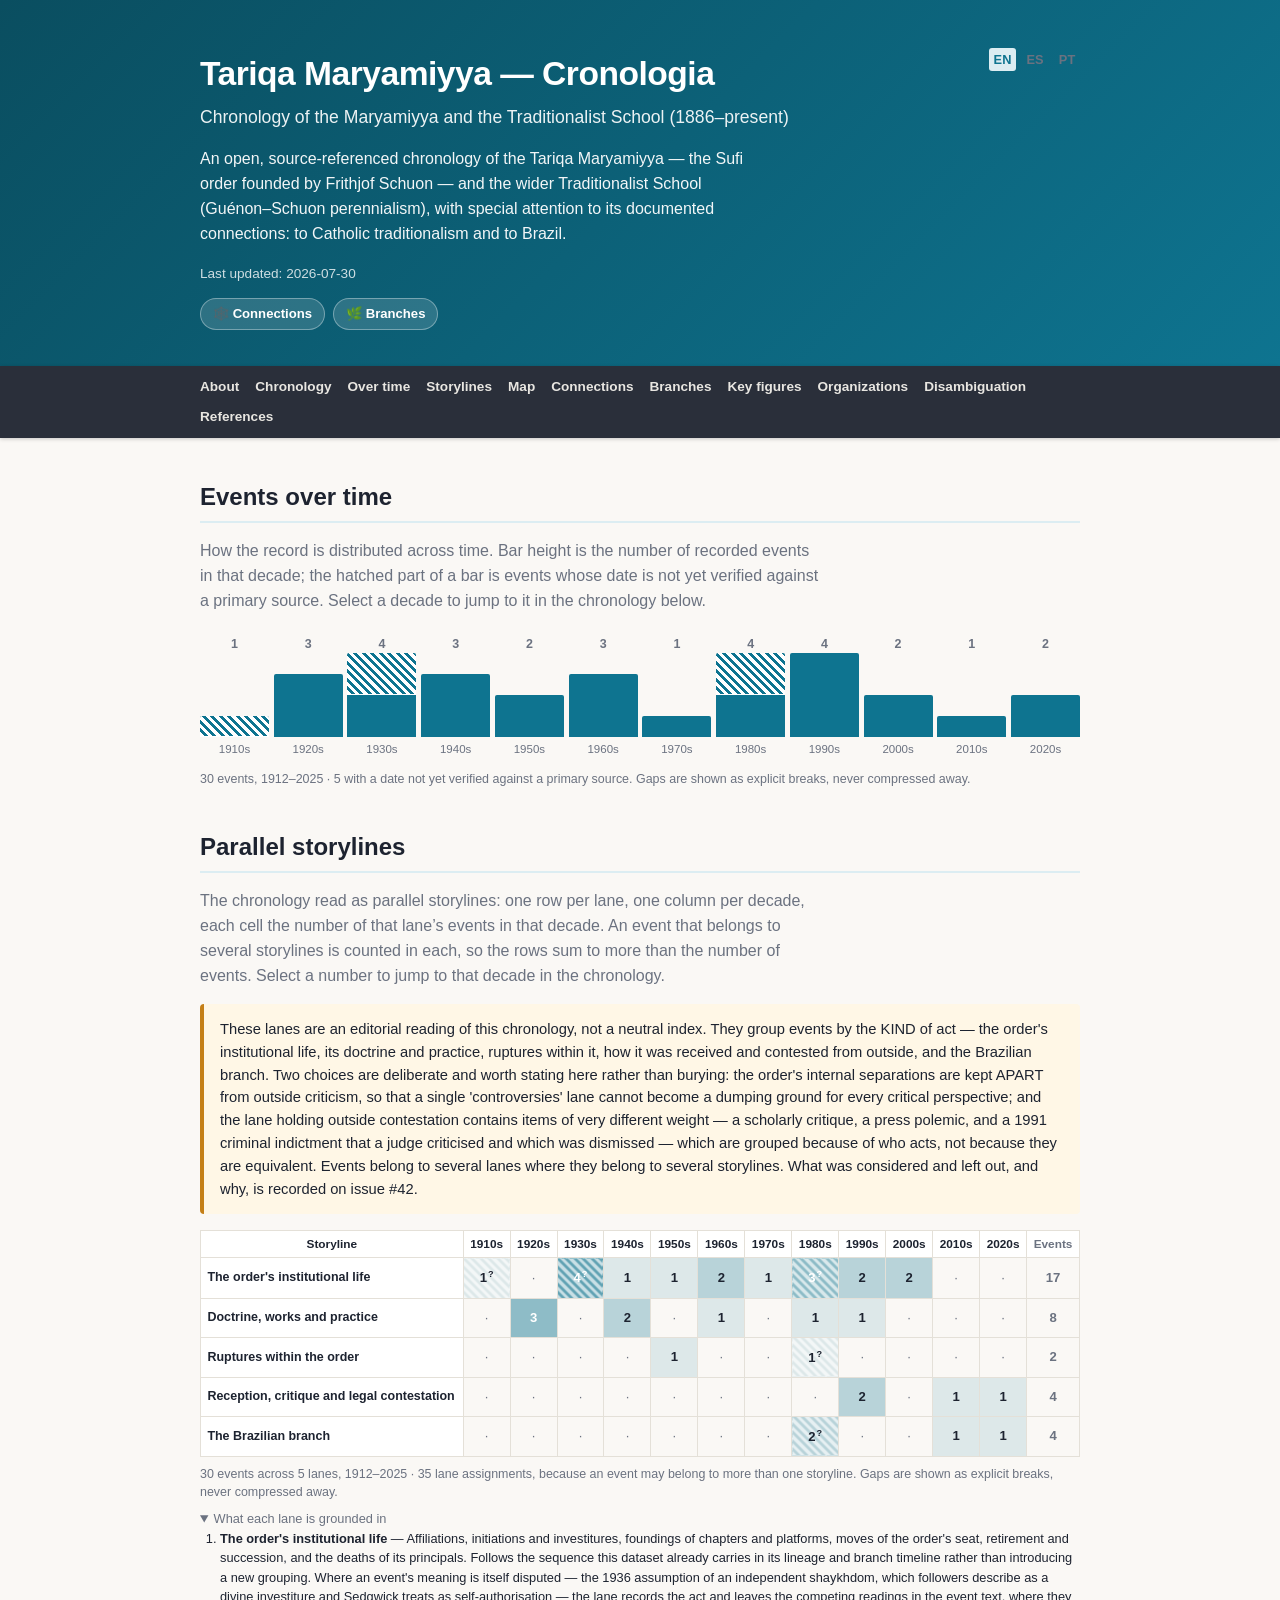
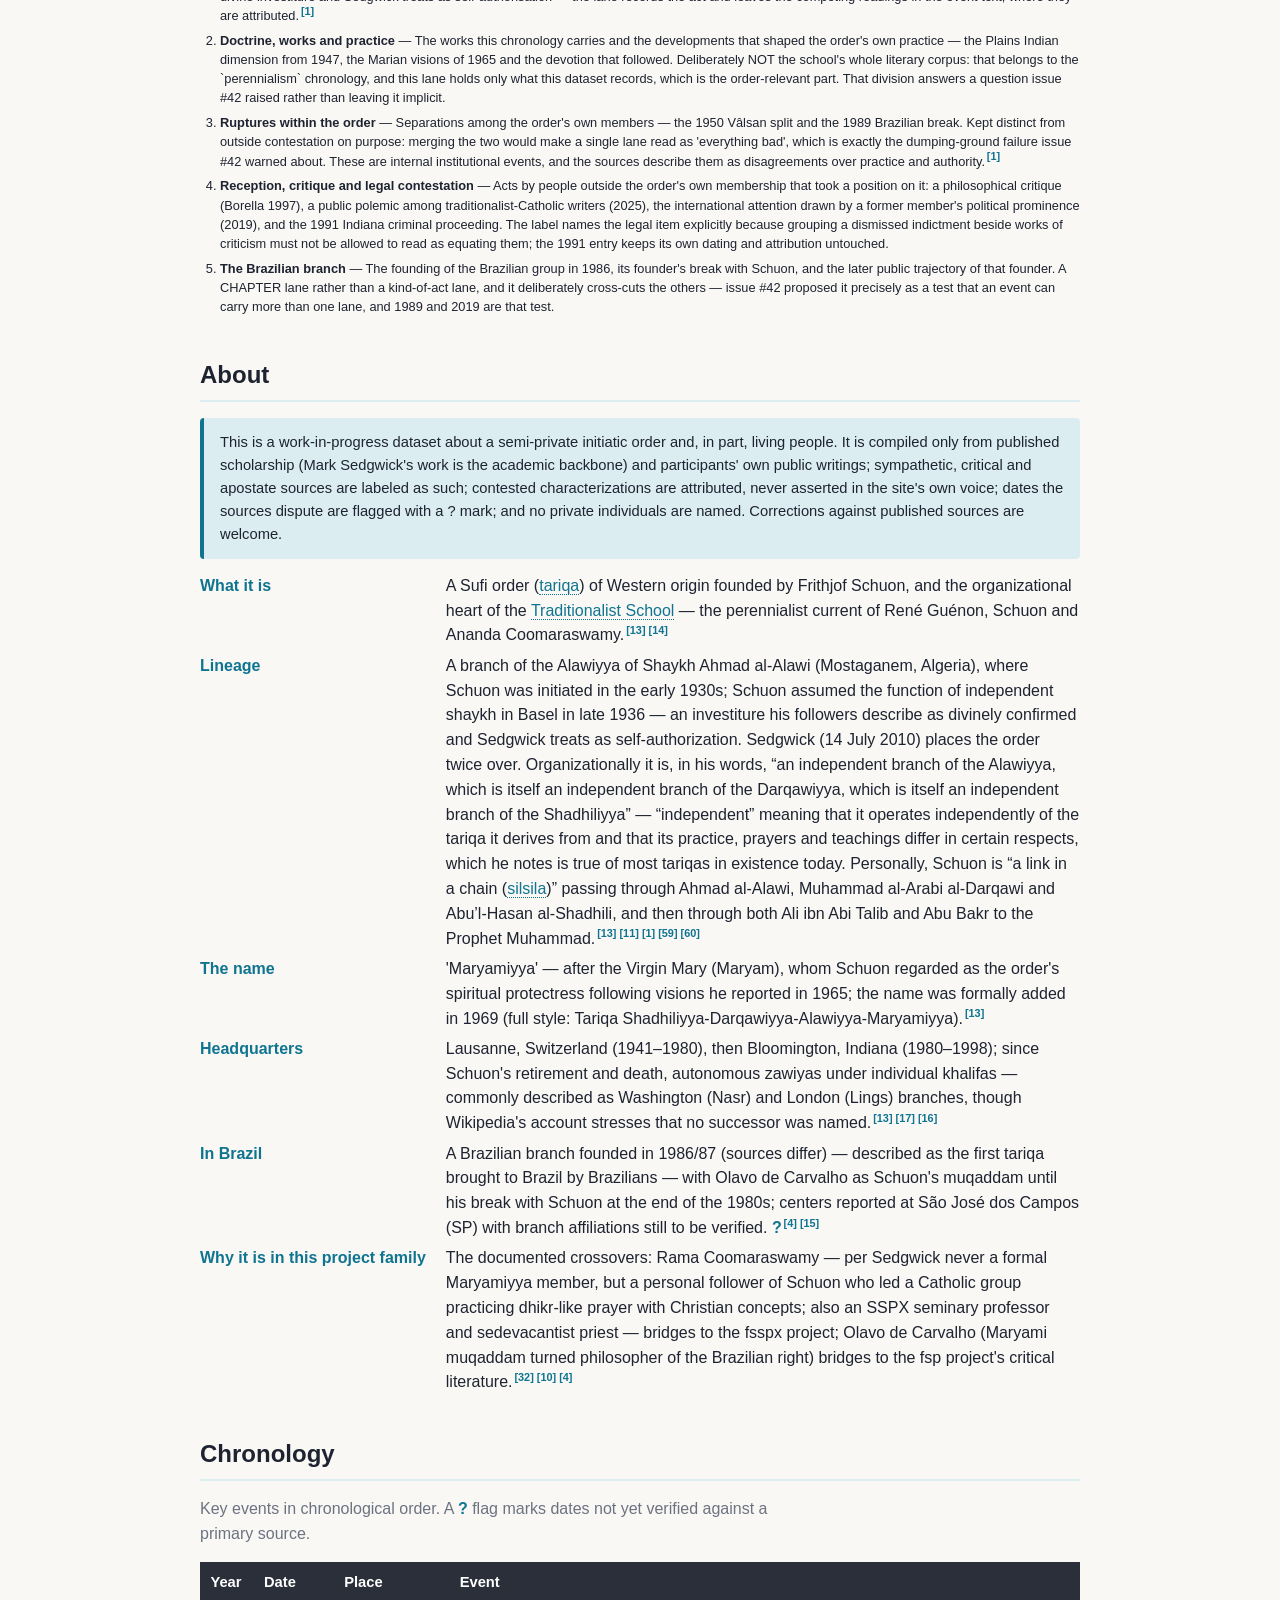
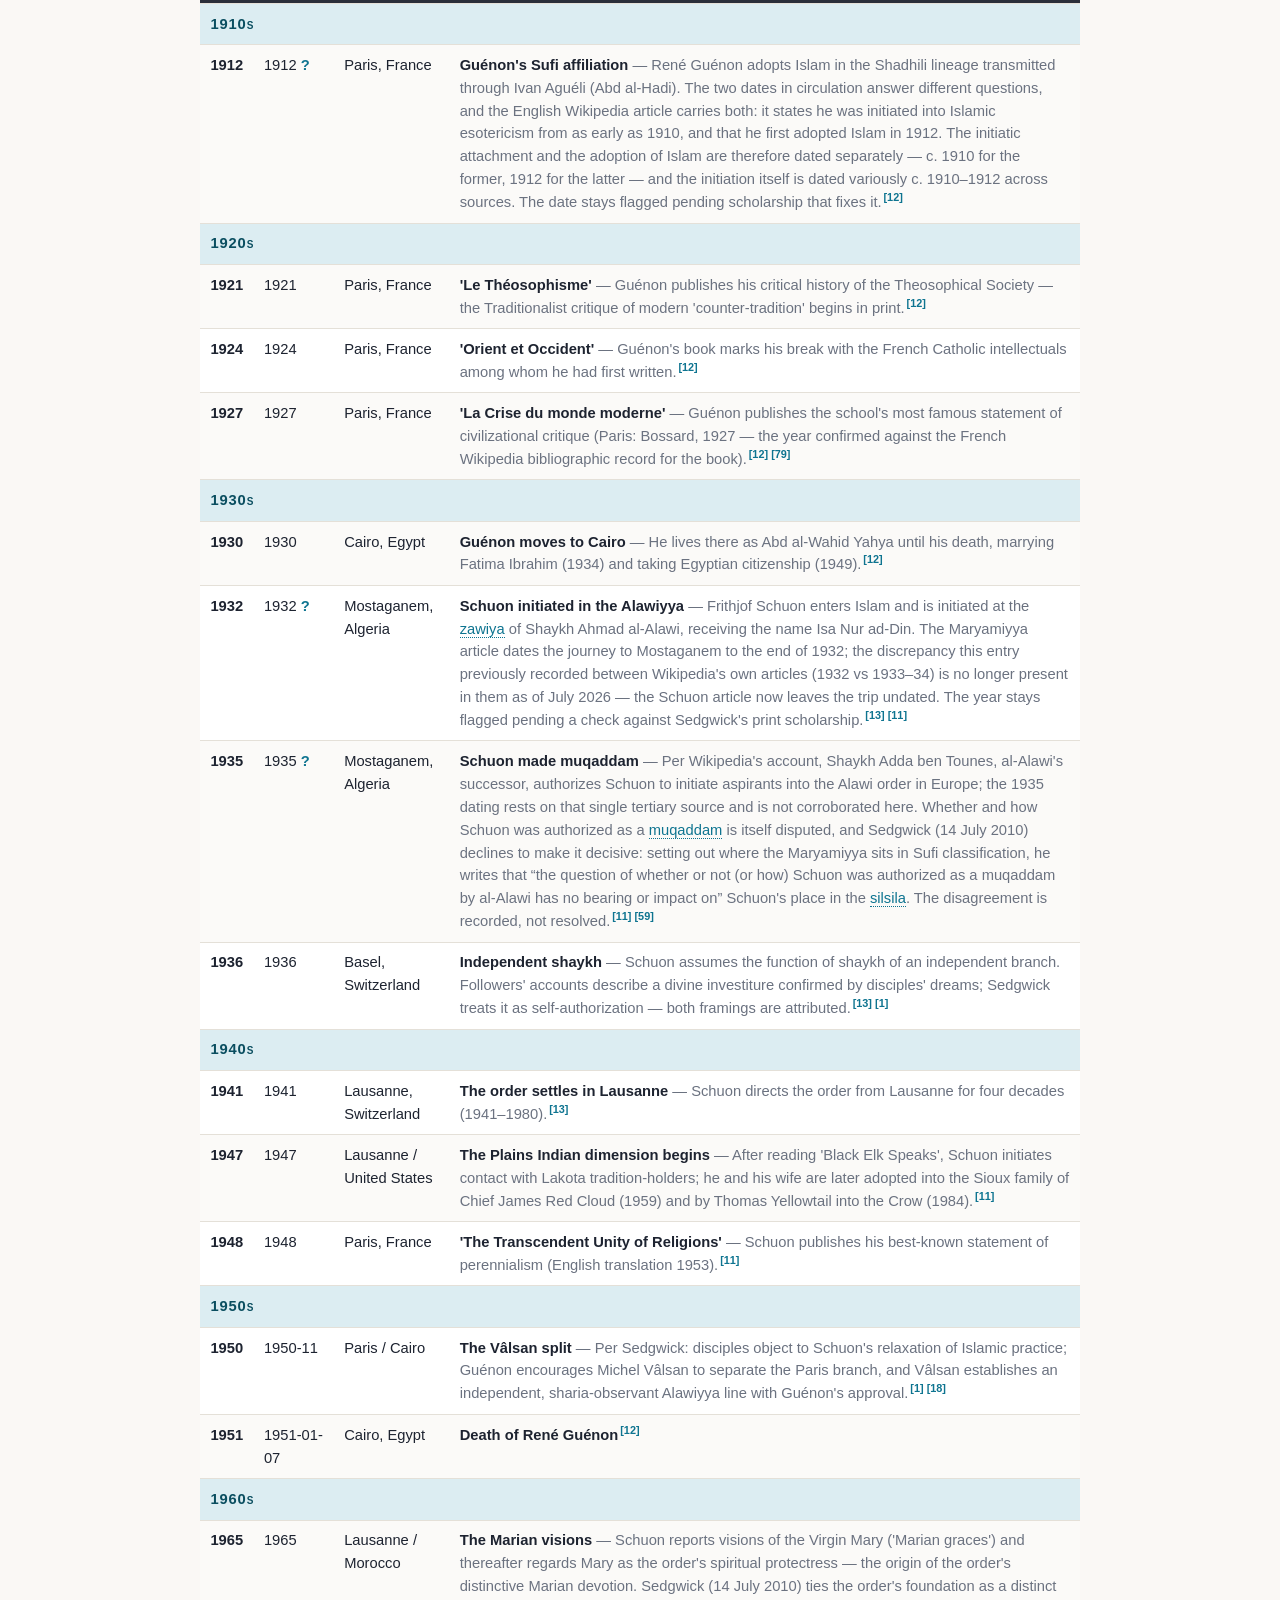
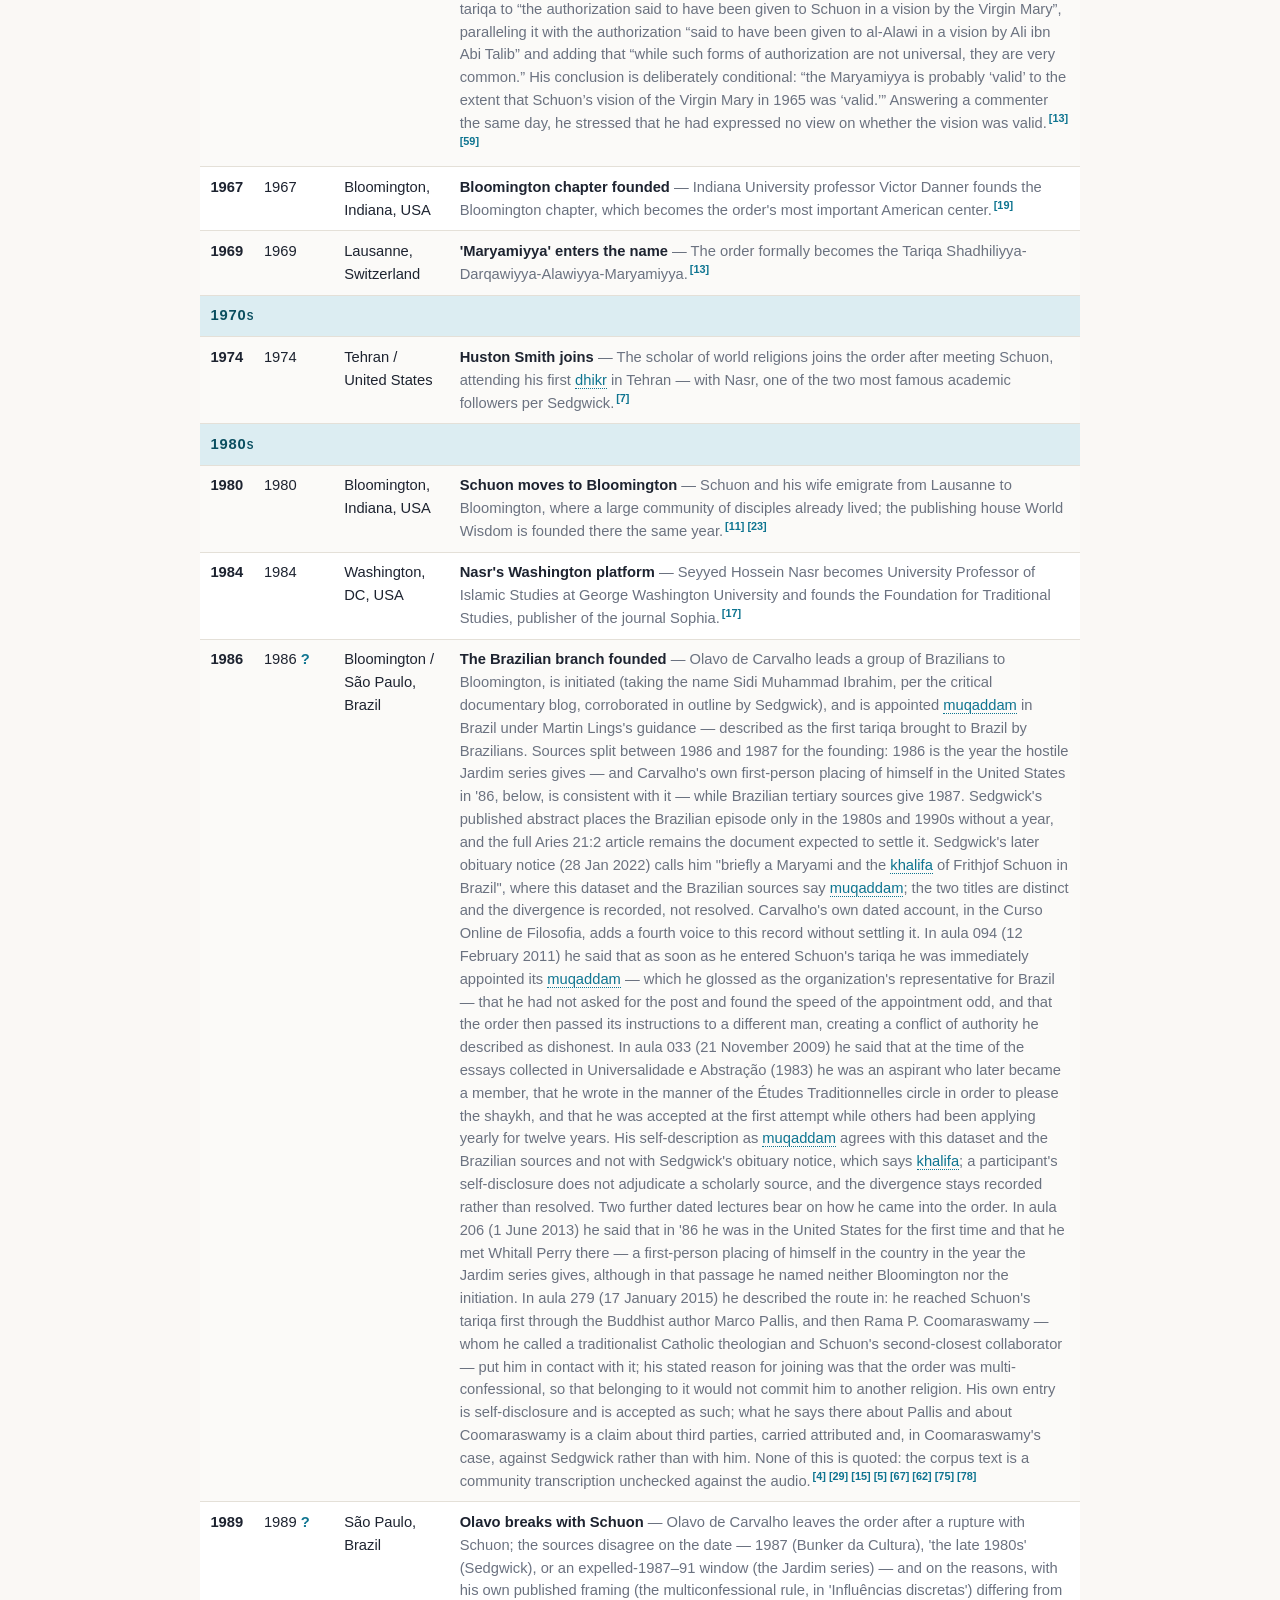
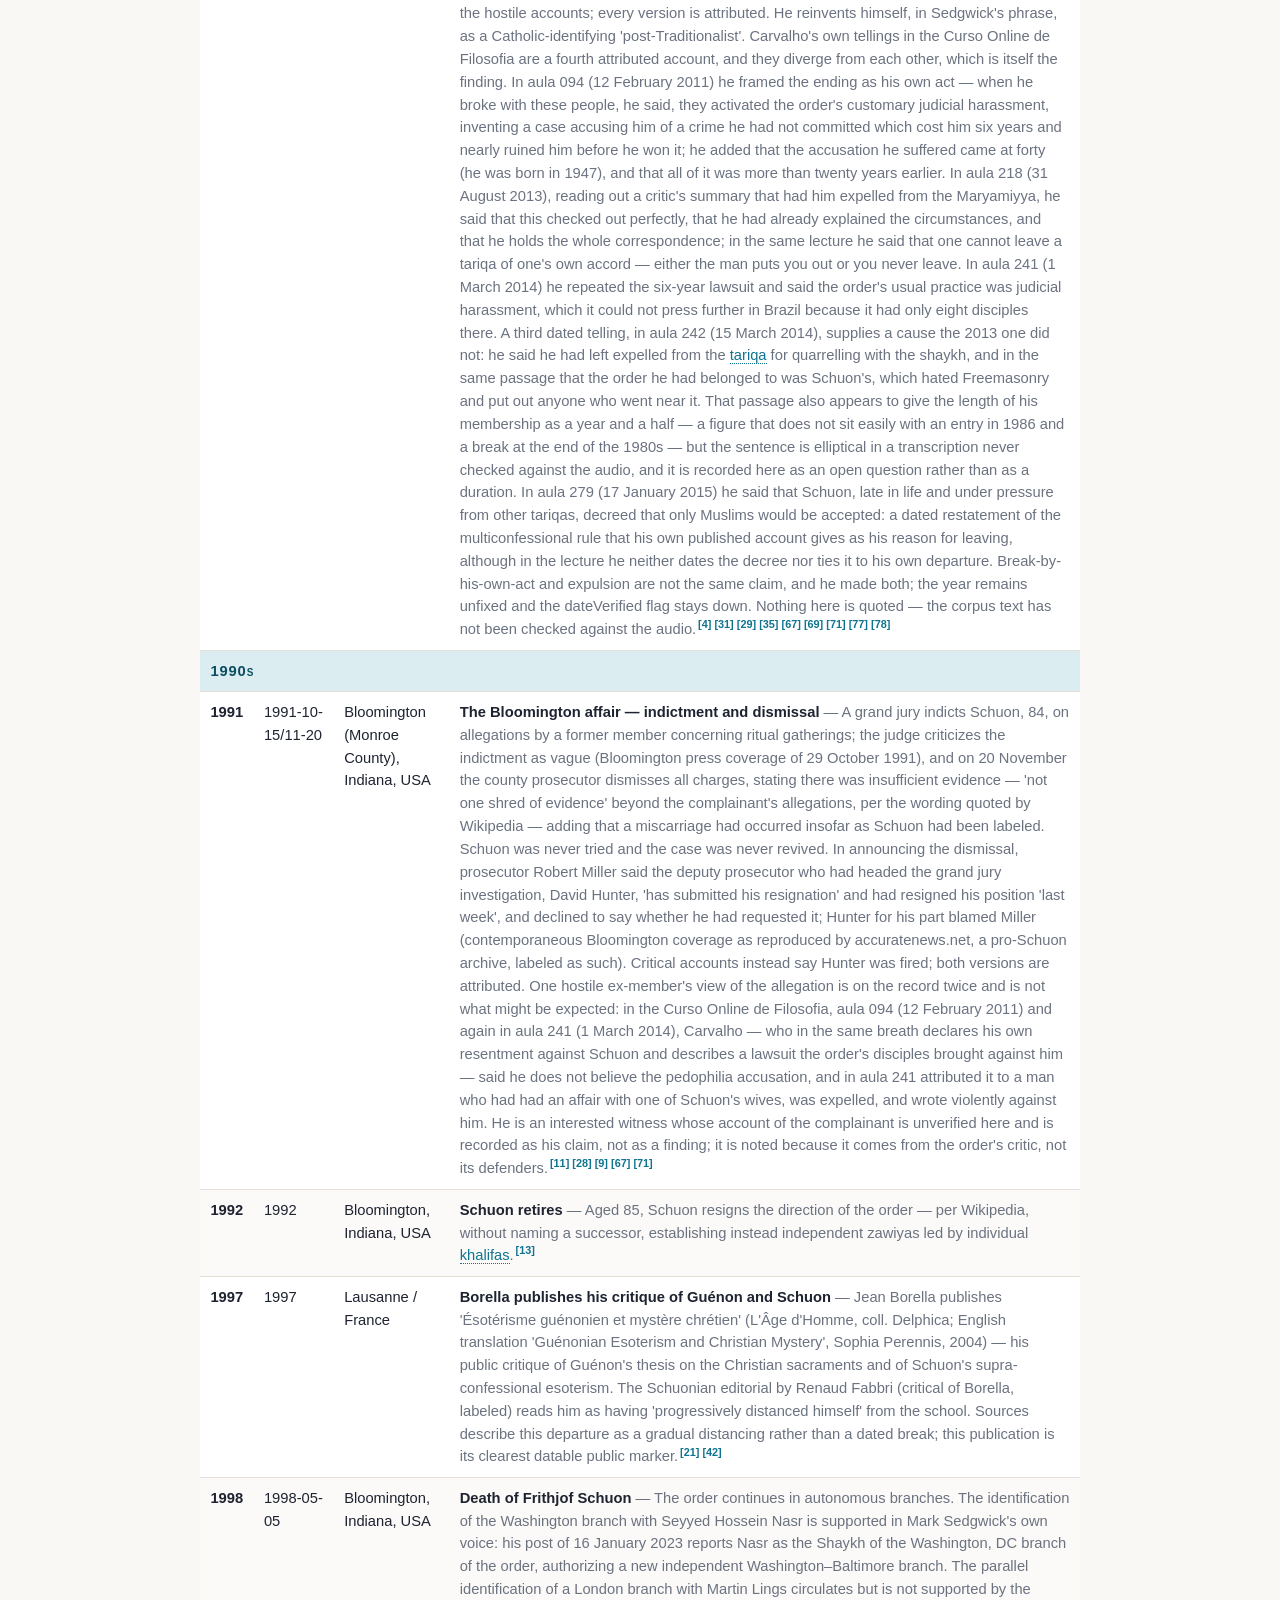
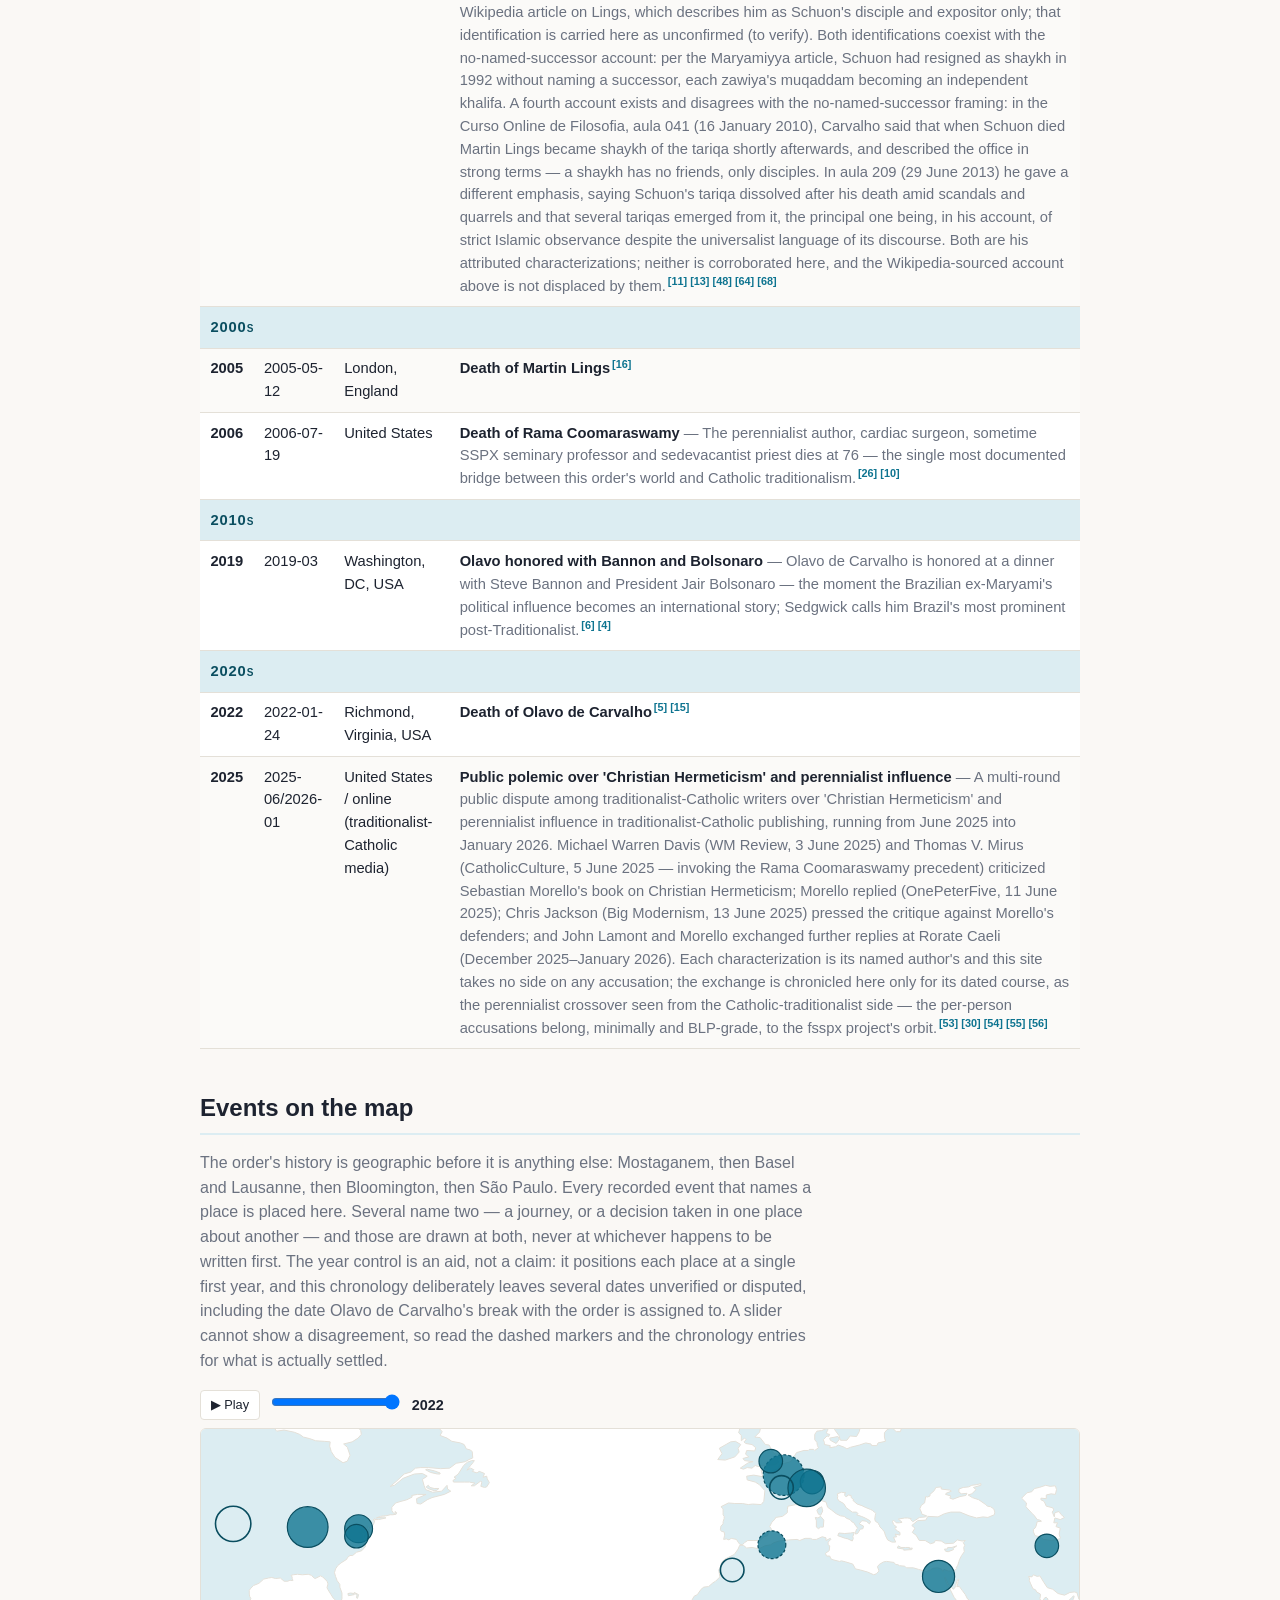
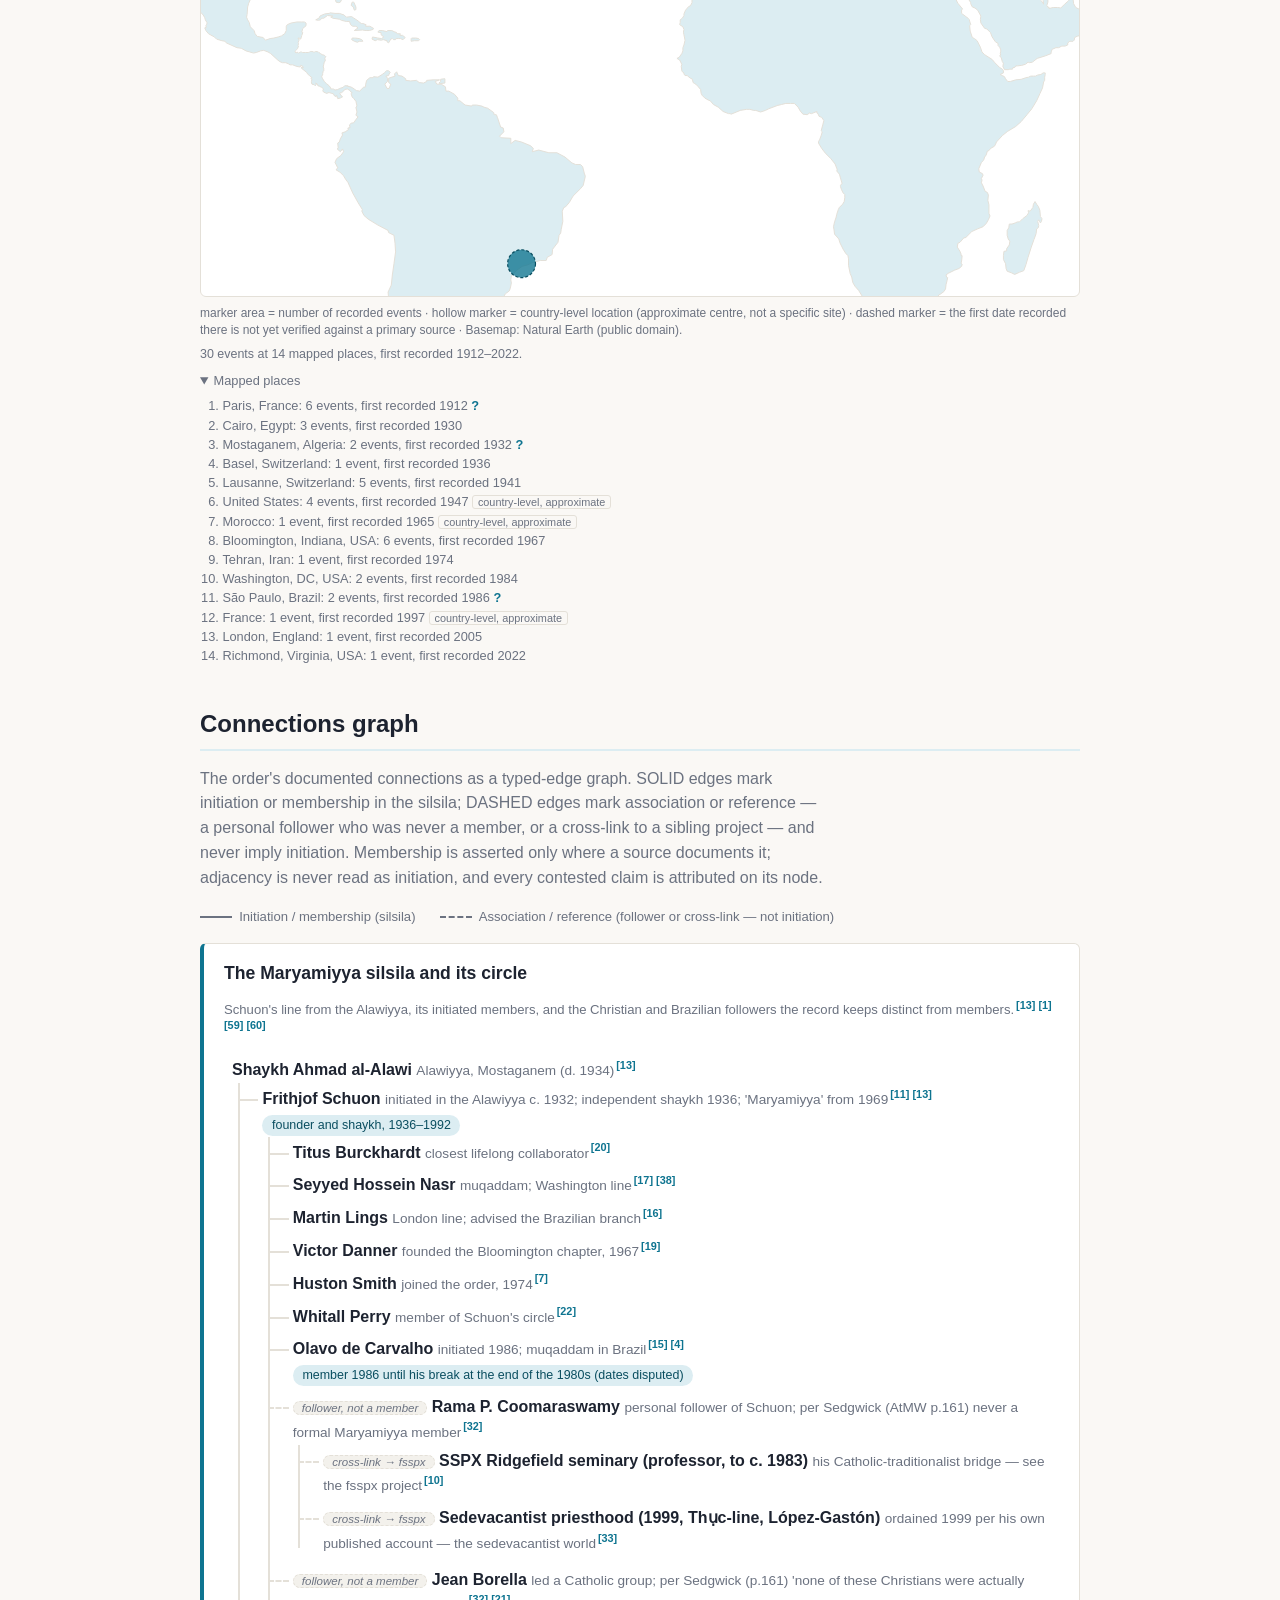
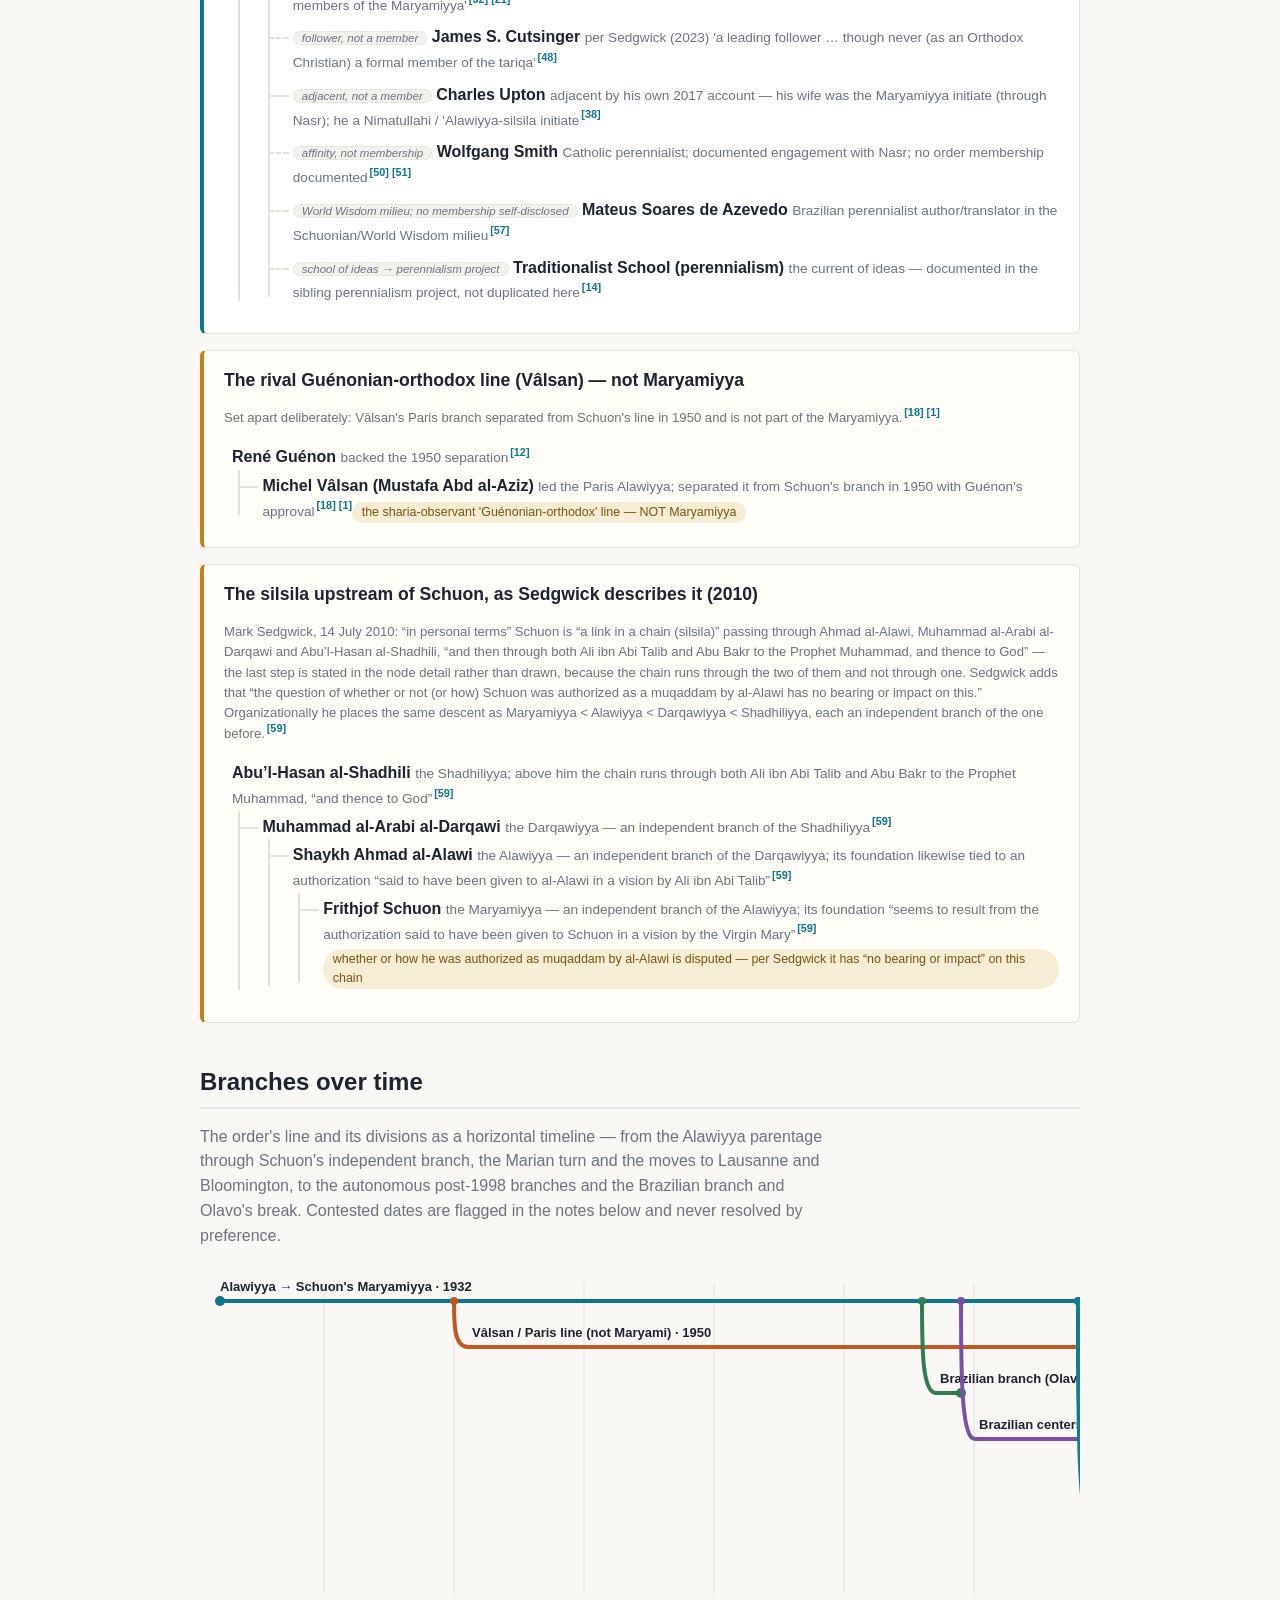
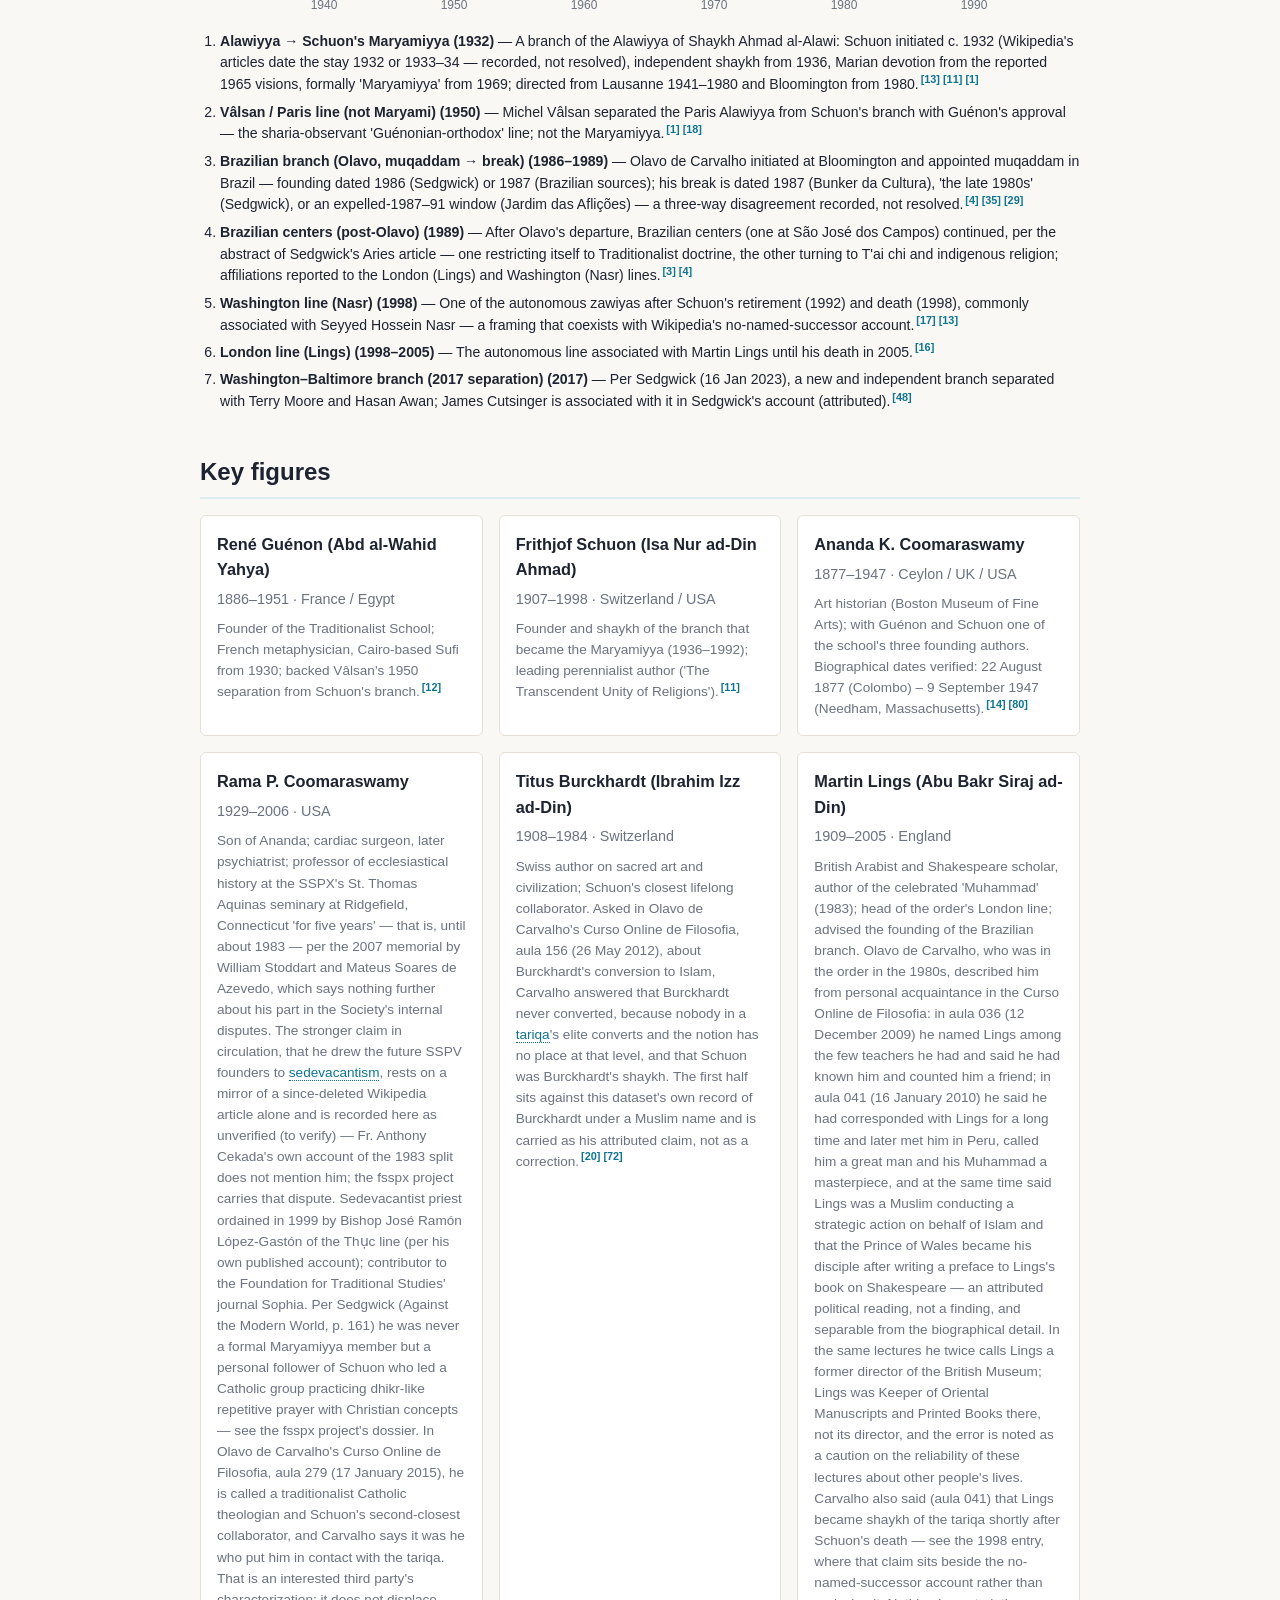
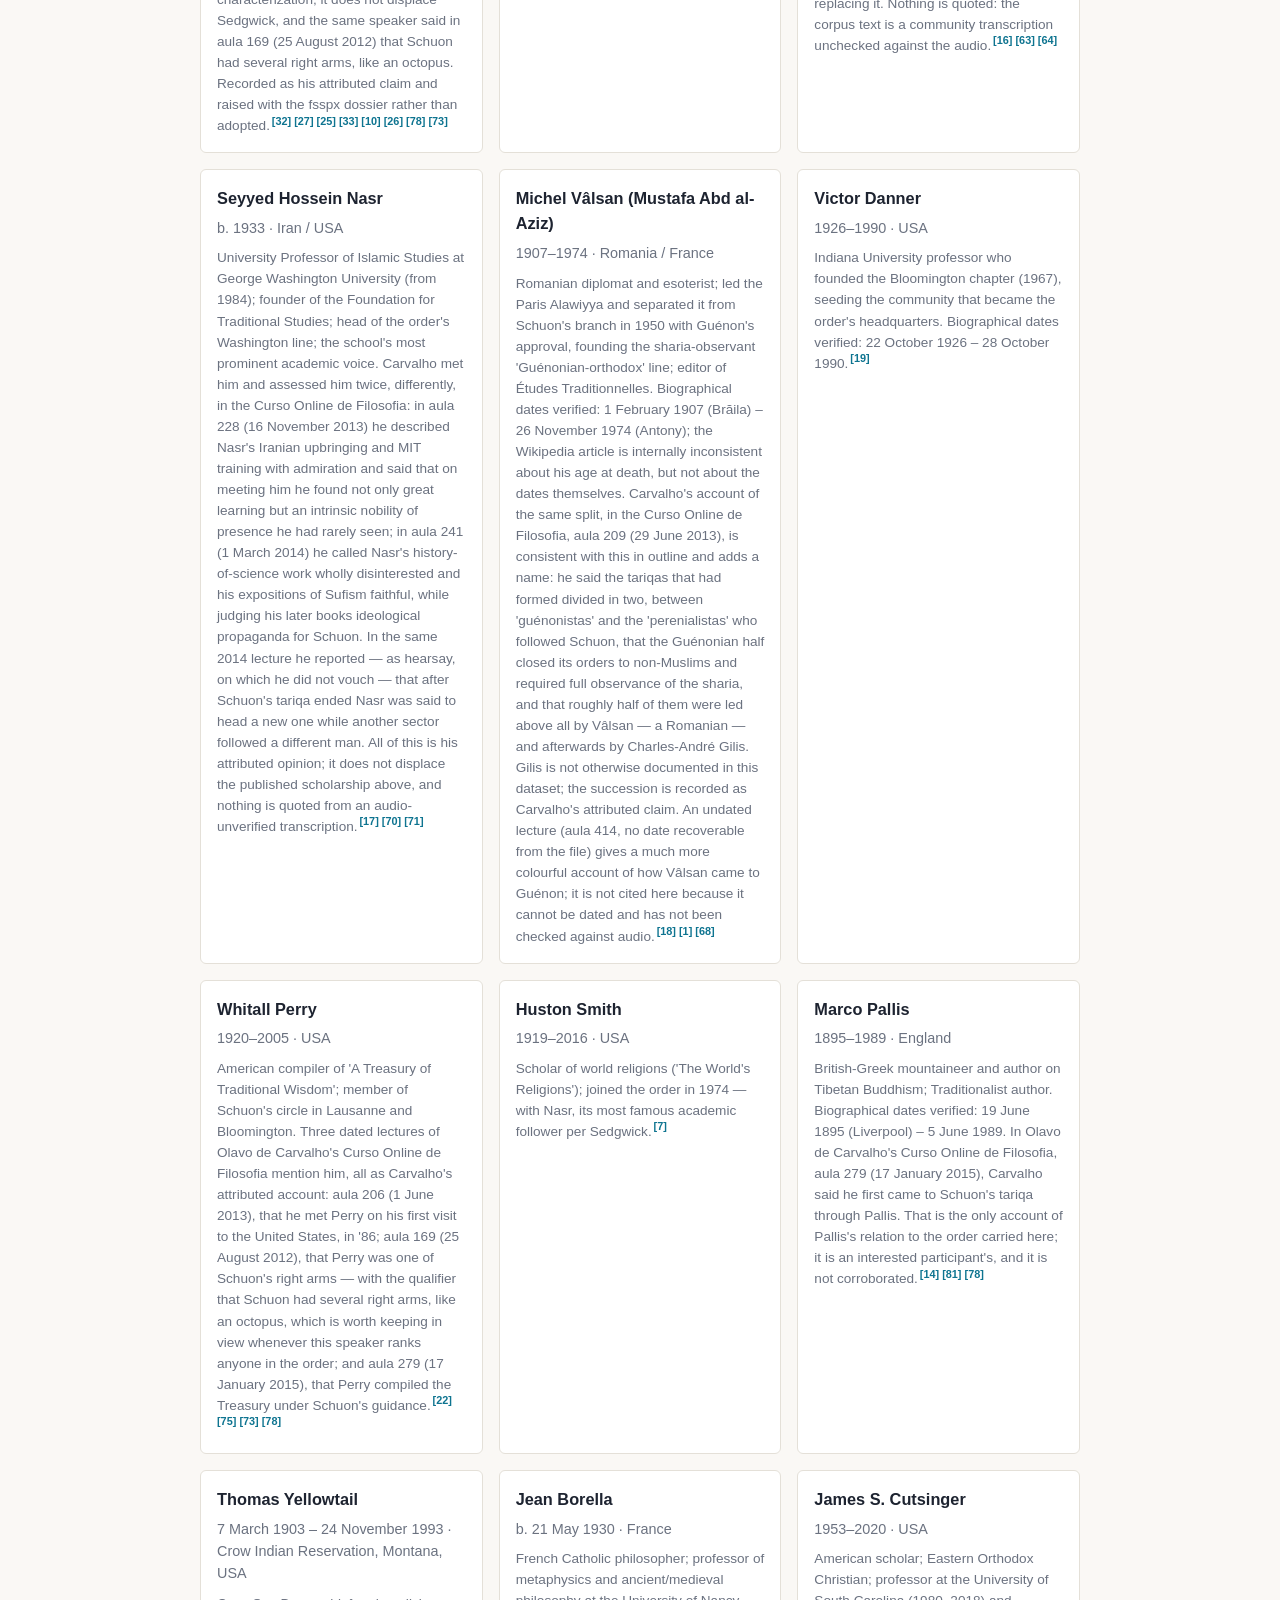
==== docs/en/index.html @ 39f68a4e "tariqa#42: decide this repo's thread lanes, tag all 30 events, adopt the renderer Five lanes in meta" ====
<!DOCTYPE html>
<html lang="en">
<head>
  <meta charset="utf-8">
  <meta name="viewport" content="width=device-width, initial-scale=1">
  <title>Tariqa Maryamiyya — Cronologia</title>
  <meta name="description" content="An open, source-referenced chronology of the Tariqa Maryamiyya — the Sufi order founded by Frithjof Schuon — and the wider Traditionalist School (Guénon–Schuon perennialism), with special attention to its documented connections: to Catholic traditionalism and to Brazil.">
  <!-- Google tag (gtag.js) -->
  <script async src="https://www.googletagmanager.com/gtag/js?id=G-R9LV1QZHVE"></script>
  <script>
    window.dataLayer = window.dataLayer || [];
    function gtag(){dataLayer.push(arguments);}
    gtag('js', new Date());
    gtag('config', 'G-R9LV1QZHVE');
  </script>
  <link rel="stylesheet" href="../styles.css">
  <link rel="canonical" href="https://cronologia.github.io/tariqa/en/">
  <link rel="alternate" hreflang="en" href="https://cronologia.github.io/tariqa/en/">
  <link rel="alternate" hreflang="es" href="https://cronologia.github.io/tariqa/es/">
  <link rel="alternate" hreflang="pt" href="https://cronologia.github.io/tariqa/pt/">
  <link rel="alternate" hreflang="x-default" href="https://cronologia.github.io/tariqa/">
  <meta property="og:type" content="website">
  <meta property="og:site_name" content="Tariqa Maryamiyya — Cronologia">
  <meta property="og:locale" content="en_US">
  <meta property="og:title" content="Tariqa Maryamiyya — Cronologia">
  <meta property="og:description" content="An open, source-referenced chronology of the Tariqa Maryamiyya — the Sufi order founded by Frithjof Schuon — and the wider Traditionalist School (Guénon–Schuon perennialism), with special attention to its documented connections: to Catholic traditionalism and to Brazil.">
  <meta property="og:url" content="https://cronologia.github.io/tariqa/en/">
  <meta name="twitter:card" content="summary">
  <meta name="twitter:title" content="Tariqa Maryamiyya — Cronologia">
  <meta name="twitter:description" content="An open, source-referenced chronology of the Tariqa Maryamiyya — the Sufi order founded by Frithjof Schuon — and the wider Traditionalist School (Guénon–Schuon perennialism), with special attention to its documented connections: to Catholic traditionalism and to Brazil.">
  <script type="application/ld+json">
  {
    "@context": "https://schema.org",
    "@type": "WebSite",
    "name": "Tariqa Maryamiyya — Cronologia",
    "description": "An open, source-referenced chronology of the Tariqa Maryamiyya — the Sufi order founded by Frithjof Schuon — and the wider Traditionalist School (Guénon–Schuon perennialism), with special attention to its documented connections: to Catholic traditionalism and to Brazil.",
    "url": "https://cronologia.github.io/tariqa/en/",
    "inLanguage": "en"
  }
  </script>
</head>
<body>
  <header class="site-header">
    <div class="wrap">
      <nav class="lang-switch" aria-label="Language"><span class="lang-current" aria-current="true">EN</span><a href="../es/" hreflang="es">ES</a><a href="../pt/" hreflang="pt">PT</a></nav>
      <h1>Tariqa Maryamiyya — Cronologia</h1>
      <p class="subtitle">Chronology of the Maryamiyya and the Traditionalist School (1886–present)</p>
      <p class="lead">An open, source-referenced chronology of the Tariqa Maryamiyya — the Sufi order founded by Frithjof Schuon — and the wider Traditionalist School (Guénon–Schuon perennialism), with special attention to its documented connections: to Catholic traditionalism and to Brazil.</p>
      <p class="updated">Last updated: 2026-07-30</p>
      <div class="viz-chips">
        <a href="#lineage">🕸️ Connections</a>
        <a href="#branch-timeline">🌿 Branches</a>
      </div>
    </div>
  </header>

  <nav class="site-nav">
    <div class="wrap">
      <a href="#about">About</a>
      <a href="#chronology">Chronology</a>
      <a href="#chronology-spine">Over time</a>
      <a href="#threads">Storylines</a>
      <a href="#places-map">Map</a>
      <a href="#lineage">Connections</a>
      <a href="#branch-timeline">Branches</a>
      <a href="#figures">Key figures</a>
      <a href="#organizations">Organizations</a>
      <a href="#disambiguation">Disambiguation</a>
      <a href="#references">References</a>
    </div>
  </nav>

  <main class="wrap">
    <section id="chronology-spine" class="viz">
      <h2>Events over time</h2>
      <p class="section-intro">How the record is distributed across time. Bar height is the number of recorded events in that decade; the hatched part of a bar is events whose date is not yet verified against a primary source. Select a decade to jump to it in the chronology below.</p>
      <figure class="chrono-spine">
        <div class="viz-scroll">
        <ol class="cs-track-list">
          <li class="cs-col"><a href="#decade-1910" title="1910s: 1 event, 1 with an unverified date"><span class="cs-count">1</span><span class="cs-track"><span class="cs-bar" style="height:25%"><span class="cs-unverified" style="height:100%"></span></span></span><span class="cs-label">1910s</span><span class="visually-hidden">1910s: 1 event, 1 with an unverified date</span></a></li>
          <li class="cs-col"><a href="#decade-1920" title="1920s: 3 events"><span class="cs-count">3</span><span class="cs-track"><span class="cs-bar" style="height:75%"></span></span><span class="cs-label">1920s</span><span class="visually-hidden">1920s: 3 events</span></a></li>
          <li class="cs-col"><a href="#decade-1930" title="1930s: 4 events, 2 with an unverified date"><span class="cs-count">4</span><span class="cs-track"><span class="cs-bar" style="height:100%"><span class="cs-unverified" style="height:50%"></span></span></span><span class="cs-label">1930s</span><span class="visually-hidden">1930s: 4 events, 2 with an unverified date</span></a></li>
          <li class="cs-col"><a href="#decade-1940" title="1940s: 3 events"><span class="cs-count">3</span><span class="cs-track"><span class="cs-bar" style="height:75%"></span></span><span class="cs-label">1940s</span><span class="visually-hidden">1940s: 3 events</span></a></li>
          <li class="cs-col"><a href="#decade-1950" title="1950s: 2 events"><span class="cs-count">2</span><span class="cs-track"><span class="cs-bar" style="height:50%"></span></span><span class="cs-label">1950s</span><span class="visually-hidden">1950s: 2 events</span></a></li>
          <li class="cs-col"><a href="#decade-1960" title="1960s: 3 events"><span class="cs-count">3</span><span class="cs-track"><span class="cs-bar" style="height:75%"></span></span><span class="cs-label">1960s</span><span class="visually-hidden">1960s: 3 events</span></a></li>
          <li class="cs-col"><a href="#decade-1970" title="1970s: 1 event"><span class="cs-count">1</span><span class="cs-track"><span class="cs-bar" style="height:25%"></span></span><span class="cs-label">1970s</span><span class="visually-hidden">1970s: 1 event</span></a></li>
          <li class="cs-col"><a href="#decade-1980" title="1980s: 4 events, 2 with an unverified date"><span class="cs-count">4</span><span class="cs-track"><span class="cs-bar" style="height:100%"><span class="cs-unverified" style="height:50%"></span></span></span><span class="cs-label">1980s</span><span class="visually-hidden">1980s: 4 events, 2 with an unverified date</span></a></li>
          <li class="cs-col"><a href="#decade-1990" title="1990s: 4 events"><span class="cs-count">4</span><span class="cs-track"><span class="cs-bar" style="height:100%"></span></span><span class="cs-label">1990s</span><span class="visually-hidden">1990s: 4 events</span></a></li>
          <li class="cs-col"><a href="#decade-2000" title="2000s: 2 events"><span class="cs-count">2</span><span class="cs-track"><span class="cs-bar" style="height:50%"></span></span><span class="cs-label">2000s</span><span class="visually-hidden">2000s: 2 events</span></a></li>
          <li class="cs-col"><a href="#decade-2010" title="2010s: 1 event"><span class="cs-count">1</span><span class="cs-track"><span class="cs-bar" style="height:25%"></span></span><span class="cs-label">2010s</span><span class="visually-hidden">2010s: 1 event</span></a></li>
          <li class="cs-col"><a href="#decade-2020" title="2020s: 2 events"><span class="cs-count">2</span><span class="cs-track"><span class="cs-bar" style="height:50%"></span></span><span class="cs-label">2020s</span><span class="visually-hidden">2020s: 2 events</span></a></li>
        </ol>
        </div>
        <figcaption>30 events, 1912–2025 · 5 with a date not yet verified against a primary source. Gaps are shown as explicit breaks, never compressed away.</figcaption>
      </figure>
    </section>

    <section id="threads" class="viz">
      <h2>Parallel storylines</h2>
      <p class="section-intro">The chronology read as parallel storylines: one row per lane, one column per decade, each cell the number of that lane’s events in that decade. An event that belongs to several storylines is counted in each, so the rows sum to more than the number of events. Select a number to jump to that decade in the chronology.</p>
      <p class="notice notice-attribution">These lanes are an editorial reading of this chronology, not a neutral index. They group events by the KIND of act — the order&#39;s institutional life, its doctrine and practice, ruptures within it, how it was received and contested from outside, and the Brazilian branch. Two choices are deliberate and worth stating here rather than burying: the order&#39;s internal separations are kept APART from outside criticism, so that a single &#39;controversies&#39; lane cannot become a dumping ground for every critical perspective; and the lane holding outside contestation contains items of very different weight — a scholarly critique, a press polemic, and a 1991 criminal indictment that a judge criticised and which was dismissed — which are grouped because of who acts, not because they are equivalent. Events belong to several lanes where they belong to several storylines. What was considered and left out, and why, is recorded on issue #42.</p>
      <figure class="swimlanes">
        <div class="viz-scroll">
        <table class="sw-grid">
          <thead>
            <tr><th scope="col">Storyline</th><th scope="col">1910s</th><th scope="col">1920s</th><th scope="col">1930s</th><th scope="col">1940s</th><th scope="col">1950s</th><th scope="col">1960s</th><th scope="col">1970s</th><th scope="col">1980s</th><th scope="col">1990s</th><th scope="col">2000s</th><th scope="col">2010s</th><th scope="col">2020s</th><th scope="col" class="sw-total">Events</th></tr>
          </thead>
          <tbody>
          <tr>
            <th scope="row">The order&#39;s institutional life</th>
            <td class="sw-cell sw-i1 sw-has-unverified"><a href="#decade-1910" title="The order&#39;s institutional life, 1910s: 1 event, 1 with a date not yet verified against a primary source">1<span class="sw-flag" aria-hidden="true">?</span><span class="visually-hidden">The order&#39;s institutional life, 1910s: 1 event, 1 with a date not yet verified against a primary source</span></a></td><td class="sw-cell sw-zero"><span class="visually-hidden">The order&#39;s institutional life, 1920s: no recorded events</span></td><td class="sw-cell sw-i4 sw-has-unverified"><a href="#decade-1930" title="The order&#39;s institutional life, 1930s: 4 events, 2 with a date not yet verified against a primary source">4<span class="sw-flag" aria-hidden="true">?</span><span class="visually-hidden">The order&#39;s institutional life, 1930s: 4 events, 2 with a date not yet verified against a primary source</span></a></td><td class="sw-cell sw-i1"><a href="#decade-1940" title="The order&#39;s institutional life, 1940s: 1 event">1<span class="visually-hidden">The order&#39;s institutional life, 1940s: 1 event</span></a></td><td class="sw-cell sw-i1"><a href="#decade-1950" title="The order&#39;s institutional life, 1950s: 1 event">1<span class="visually-hidden">The order&#39;s institutional life, 1950s: 1 event</span></a></td><td class="sw-cell sw-i2"><a href="#decade-1960" title="The order&#39;s institutional life, 1960s: 2 events">2<span class="visually-hidden">The order&#39;s institutional life, 1960s: 2 events</span></a></td><td class="sw-cell sw-i1"><a href="#decade-1970" title="The order&#39;s institutional life, 1970s: 1 event">1<span class="visually-hidden">The order&#39;s institutional life, 1970s: 1 event</span></a></td><td class="sw-cell sw-i3 sw-has-unverified"><a href="#decade-1980" title="The order&#39;s institutional life, 1980s: 3 events, 1 with a date not yet verified against a primary source">3<span class="sw-flag" aria-hidden="true">?</span><span class="visually-hidden">The order&#39;s institutional life, 1980s: 3 events, 1 with a date not yet verified against a primary source</span></a></td><td class="sw-cell sw-i2"><a href="#decade-1990" title="The order&#39;s institutional life, 1990s: 2 events">2<span class="visually-hidden">The order&#39;s institutional life, 1990s: 2 events</span></a></td><td class="sw-cell sw-i2"><a href="#decade-2000" title="The order&#39;s institutional life, 2000s: 2 events">2<span class="visually-hidden">The order&#39;s institutional life, 2000s: 2 events</span></a></td><td class="sw-cell sw-zero"><span class="visually-hidden">The order&#39;s institutional life, 2010s: no recorded events</span></td><td class="sw-cell sw-zero"><span class="visually-hidden">The order&#39;s institutional life, 2020s: no recorded events</span></td>
            <td class="sw-total">17</td>
          </tr>
          <tr>
            <th scope="row">Doctrine, works and practice</th>
            <td class="sw-cell sw-zero"><span class="visually-hidden">Doctrine, works and practice, 1910s: no recorded events</span></td><td class="sw-cell sw-i3"><a href="#decade-1920" title="Doctrine, works and practice, 1920s: 3 events">3<span class="visually-hidden">Doctrine, works and practice, 1920s: 3 events</span></a></td><td class="sw-cell sw-zero"><span class="visually-hidden">Doctrine, works and practice, 1930s: no recorded events</span></td><td class="sw-cell sw-i2"><a href="#decade-1940" title="Doctrine, works and practice, 1940s: 2 events">2<span class="visually-hidden">Doctrine, works and practice, 1940s: 2 events</span></a></td><td class="sw-cell sw-zero"><span class="visually-hidden">Doctrine, works and practice, 1950s: no recorded events</span></td><td class="sw-cell sw-i1"><a href="#decade-1960" title="Doctrine, works and practice, 1960s: 1 event">1<span class="visually-hidden">Doctrine, works and practice, 1960s: 1 event</span></a></td><td class="sw-cell sw-zero"><span class="visually-hidden">Doctrine, works and practice, 1970s: no recorded events</span></td><td class="sw-cell sw-i1"><a href="#decade-1980" title="Doctrine, works and practice, 1980s: 1 event">1<span class="visually-hidden">Doctrine, works and practice, 1980s: 1 event</span></a></td><td class="sw-cell sw-i1"><a href="#decade-1990" title="Doctrine, works and practice, 1990s: 1 event">1<span class="visually-hidden">Doctrine, works and practice, 1990s: 1 event</span></a></td><td class="sw-cell sw-zero"><span class="visually-hidden">Doctrine, works and practice, 2000s: no recorded events</span></td><td class="sw-cell sw-zero"><span class="visually-hidden">Doctrine, works and practice, 2010s: no recorded events</span></td><td class="sw-cell sw-zero"><span class="visually-hidden">Doctrine, works and practice, 2020s: no recorded events</span></td>
            <td class="sw-total">8</td>
          </tr>
          <tr>
            <th scope="row">Ruptures within the order</th>
            <td class="sw-cell sw-zero"><span class="visually-hidden">Ruptures within the order, 1910s: no recorded events</span></td><td class="sw-cell sw-zero"><span class="visually-hidden">Ruptures within the order, 1920s: no recorded events</span></td><td class="sw-cell sw-zero"><span class="visually-hidden">Ruptures within the order, 1930s: no recorded events</span></td><td class="sw-cell sw-zero"><span class="visually-hidden">Ruptures within the order, 1940s: no recorded events</span></td><td class="sw-cell sw-i1"><a href="#decade-1950" title="Ruptures within the order, 1950s: 1 event">1<span class="visually-hidden">Ruptures within the order, 1950s: 1 event</span></a></td><td class="sw-cell sw-zero"><span class="visually-hidden">Ruptures within the order, 1960s: no recorded events</span></td><td class="sw-cell sw-zero"><span class="visually-hidden">Ruptures within the order, 1970s: no recorded events</span></td><td class="sw-cell sw-i1 sw-has-unverified"><a href="#decade-1980" title="Ruptures within the order, 1980s: 1 event, 1 with a date not yet verified against a primary source">1<span class="sw-flag" aria-hidden="true">?</span><span class="visually-hidden">Ruptures within the order, 1980s: 1 event, 1 with a date not yet verified against a primary source</span></a></td><td class="sw-cell sw-zero"><span class="visually-hidden">Ruptures within the order, 1990s: no recorded events</span></td><td class="sw-cell sw-zero"><span class="visually-hidden">Ruptures within the order, 2000s: no recorded events</span></td><td class="sw-cell sw-zero"><span class="visually-hidden">Ruptures within the order, 2010s: no recorded events</span></td><td class="sw-cell sw-zero"><span class="visually-hidden">Ruptures within the order, 2020s: no recorded events</span></td>
            <td class="sw-total">2</td>
          </tr>
          <tr>
            <th scope="row">Reception, critique and legal contestation</th>
            <td class="sw-cell sw-zero"><span class="visually-hidden">Reception, critique and legal contestation, 1910s: no recorded events</span></td><td class="sw-cell sw-zero"><span class="visually-hidden">Reception, critique and legal contestation, 1920s: no recorded events</span></td><td class="sw-cell sw-zero"><span class="visually-hidden">Reception, critique and legal contestation, 1930s: no recorded events</span></td><td class="sw-cell sw-zero"><span class="visually-hidden">Reception, critique and legal contestation, 1940s: no recorded events</span></td><td class="sw-cell sw-zero"><span class="visually-hidden">Reception, critique and legal contestation, 1950s: no recorded events</span></td><td class="sw-cell sw-zero"><span class="visually-hidden">Reception, critique and legal contestation, 1960s: no recorded events</span></td><td class="sw-cell sw-zero"><span class="visually-hidden">Reception, critique and legal contestation, 1970s: no recorded events</span></td><td class="sw-cell sw-zero"><span class="visually-hidden">Reception, critique and legal contestation, 1980s: no recorded events</span></td><td class="sw-cell sw-i2"><a href="#decade-1990" title="Reception, critique and legal contestation, 1990s: 2 events">2<span class="visually-hidden">Reception, critique and legal contestation, 1990s: 2 events</span></a></td><td class="sw-cell sw-zero"><span class="visually-hidden">Reception, critique and legal contestation, 2000s: no recorded events</span></td><td class="sw-cell sw-i1"><a href="#decade-2010" title="Reception, critique and legal contestation, 2010s: 1 event">1<span class="visually-hidden">Reception, critique and legal contestation, 2010s: 1 event</span></a></td><td class="sw-cell sw-i1"><a href="#decade-2020" title="Reception, critique and legal contestation, 2020s: 1 event">1<span class="visually-hidden">Reception, critique and legal contestation, 2020s: 1 event</span></a></td>
            <td class="sw-total">4</td>
          </tr>
          <tr>
            <th scope="row">The Brazilian branch</th>
            <td class="sw-cell sw-zero"><span class="visually-hidden">The Brazilian branch, 1910s: no recorded events</span></td><td class="sw-cell sw-zero"><span class="visually-hidden">The Brazilian branch, 1920s: no recorded events</span></td><td class="sw-cell sw-zero"><span class="visually-hidden">The Brazilian branch, 1930s: no recorded events</span></td><td class="sw-cell sw-zero"><span class="visually-hidden">The Brazilian branch, 1940s: no recorded events</span></td><td class="sw-cell sw-zero"><span class="visually-hidden">The Brazilian branch, 1950s: no recorded events</span></td><td class="sw-cell sw-zero"><span class="visually-hidden">The Brazilian branch, 1960s: no recorded events</span></td><td class="sw-cell sw-zero"><span class="visually-hidden">The Brazilian branch, 1970s: no recorded events</span></td><td class="sw-cell sw-i2 sw-has-unverified"><a href="#decade-1980" title="The Brazilian branch, 1980s: 2 events, 2 with a date not yet verified against a primary source">2<span class="sw-flag" aria-hidden="true">?</span><span class="visually-hidden">The Brazilian branch, 1980s: 2 events, 2 with a date not yet verified against a primary source</span></a></td><td class="sw-cell sw-zero"><span class="visually-hidden">The Brazilian branch, 1990s: no recorded events</span></td><td class="sw-cell sw-zero"><span class="visually-hidden">The Brazilian branch, 2000s: no recorded events</span></td><td class="sw-cell sw-i1"><a href="#decade-2010" title="The Brazilian branch, 2010s: 1 event">1<span class="visually-hidden">The Brazilian branch, 2010s: 1 event</span></a></td><td class="sw-cell sw-i1"><a href="#decade-2020" title="The Brazilian branch, 2020s: 1 event">1<span class="visually-hidden">The Brazilian branch, 2020s: 1 event</span></a></td>
            <td class="sw-total">4</td>
          </tr>
          </tbody>
        </table>
        </div>
        <figcaption>30 events across 5 lanes, 1912–2025 · 35 lane assignments, because an event may belong to more than one storyline. Gaps are shown as explicit breaks, never compressed away.</figcaption>
      </figure>
      <details class="sw-bases" open>
        <summary>What each lane is grounded in</summary>
        <ol class="branch-notes">
            <li><strong>The order&#39;s institutional life</strong> — Affiliations, initiations and investitures, foundings of chapters and platforms, moves of the order&#39;s seat, retirement and succession, and the deaths of its principals. Follows the sequence this dataset already carries in its lineage and branch timeline rather than introducing a new grouping. Where an event&#39;s meaning is itself disputed — the 1936 assumption of an independent shaykhdom, which followers describe as a divine investiture and Sedgwick treats as self-authorisation — the lane records the act and leaves the competing readings in the event text, where they are attributed.<sup class="cite"><a href="#ref-1" title="Reference 1">[1]</a></sup></li>
            <li><strong>Doctrine, works and practice</strong> — The works this chronology carries and the developments that shaped the order&#39;s own practice — the Plains Indian dimension from 1947, the Marian visions of 1965 and the devotion that followed. Deliberately NOT the school&#39;s whole literary corpus: that belongs to the `perennialism` chronology, and this lane holds only what this dataset records, which is the order-relevant part. That division answers a question issue #42 raised rather than leaving it implicit.</li>
            <li><strong>Ruptures within the order</strong> — Separations among the order&#39;s own members — the 1950 Vâlsan split and the 1989 Brazilian break. Kept distinct from outside contestation on purpose: merging the two would make a single lane read as &#39;everything bad&#39;, which is exactly the dumping-ground failure issue #42 warned about. These are internal institutional events, and the sources describe them as disagreements over practice and authority.<sup class="cite"><a href="#ref-1" title="Reference 1">[1]</a></sup></li>
            <li><strong>Reception, critique and legal contestation</strong> — Acts by people outside the order&#39;s own membership that took a position on it: a philosophical critique (Borella 1997), a public polemic among traditionalist-Catholic writers (2025), the international attention drawn by a former member&#39;s political prominence (2019), and the 1991 Indiana criminal proceeding. The label names the legal item explicitly because grouping a dismissed indictment beside works of criticism must not be allowed to read as equating them; the 1991 entry keeps its own dating and attribution untouched.</li>
            <li><strong>The Brazilian branch</strong> — The founding of the Brazilian group in 1986, its founder&#39;s break with Schuon, and the later public trajectory of that founder. A CHAPTER lane rather than a kind-of-act lane, and it deliberately cross-cuts the others — issue #42 proposed it precisely as a test that an event can carry more than one lane, and 1989 and 2019 are that test.</li>
        </ol>
      </details>
    </section>

    <section id="about">
      <h2>About</h2>
      <p class="notice">This is a work-in-progress dataset about a semi-private initiatic order and, in part, living people. It is compiled only from published scholarship (Mark Sedgwick&#39;s work is the academic backbone) and participants&#39; own public writings; sympathetic, critical and apostate sources are labeled as such; contested characterizations are attributed, never asserted in the site&#39;s own voice; dates the sources dispute are flagged with a ? mark; and no private individuals are named. Corrections against published sources are welcome.</p>
      <dl class="facts">
        <dt>What it is</dt>
        <dd>A Sufi order (<a class="glossary-link" href="https://cronologia.github.io/glossary/tariqa/">tariqa</a>) of Western origin founded by Frithjof Schuon, and the organizational heart of the <a class="glossary-link" href="https://cronologia.github.io/glossary/traditionalist-school/">Traditionalist School</a> — the perennialist current of René Guénon, Schuon and Ananda Coomaraswamy.<sup class="cite"><a href="#ref-13" title="Reference 13">[13]</a> <a href="#ref-14" title="Reference 14">[14]</a></sup></dd>
        <dt>Lineage</dt>
        <dd>A branch of the Alawiyya of Shaykh Ahmad al-Alawi (Mostaganem, Algeria), where Schuon was initiated in the early 1930s; Schuon assumed the function of independent shaykh in Basel in late 1936 — an investiture his followers describe as divinely confirmed and Sedgwick treats as self-authorization. Sedgwick (14 July 2010) places the order twice over. Organizationally it is, in his words, “an independent branch of the Alawiyya, which is itself an independent branch of the Darqawiyya, which is itself an independent branch of the Shadhiliyya” — “independent” meaning that it operates independently of the tariqa it derives from and that its practice, prayers and teachings differ in certain respects, which he notes is true of most tariqas in existence today. Personally, Schuon is “a link in a chain (<a class="glossary-link" href="https://cronologia.github.io/glossary/silsila/">silsila</a>)” passing through Ahmad al-Alawi, Muhammad al-Arabi al-Darqawi and Abu’l-Hasan al-Shadhili, and then through both Ali ibn Abi Talib and Abu Bakr to the Prophet Muhammad.<sup class="cite"><a href="#ref-13" title="Reference 13">[13]</a> <a href="#ref-11" title="Reference 11">[11]</a> <a href="#ref-1" title="Reference 1">[1]</a> <a href="#ref-59" title="Reference 59">[59]</a> <a href="#ref-60" title="Reference 60">[60]</a></sup></dd>
        <dt>The name</dt>
        <dd>&#39;Maryamiyya&#39; — after the Virgin Mary (Maryam), whom Schuon regarded as the order&#39;s spiritual protectress following visions he reported in 1965; the name was formally added in 1969 (full style: Tariqa Shadhiliyya-Darqawiyya-Alawiyya-Maryamiyya).<sup class="cite"><a href="#ref-13" title="Reference 13">[13]</a></sup></dd>
        <dt>Headquarters</dt>
        <dd>Lausanne, Switzerland (1941–1980), then Bloomington, Indiana (1980–1998); since Schuon&#39;s retirement and death, autonomous zawiyas under individual khalifas — commonly described as Washington (Nasr) and London (Lings) branches, though Wikipedia&#39;s account stresses that no successor was named.<sup class="cite"><a href="#ref-13" title="Reference 13">[13]</a> <a href="#ref-17" title="Reference 17">[17]</a> <a href="#ref-16" title="Reference 16">[16]</a></sup></dd>
        <dt>In Brazil</dt>
        <dd>A Brazilian branch founded in 1986/87 (sources differ) — described as the first tariqa brought to Brazil by Brazilians — with Olavo de Carvalho as Schuon&#39;s muqaddam until his break with Schuon at the end of the 1980s; centers reported at São José dos Campos (SP) with branch affiliations still to be verified. <span class="flag" title="Not yet verified against a primary source">?</span><sup class="cite"><a href="#ref-4" title="Reference 4">[4]</a> <a href="#ref-15" title="Reference 15">[15]</a></sup></dd>
        <dt>Why it is in this project family</dt>
        <dd>The documented crossovers: Rama Coomaraswamy — per Sedgwick never a formal Maryamiyya member, but a personal follower of Schuon who led a Catholic group practicing dhikr-like prayer with Christian concepts; also an SSPX seminary professor and sedevacantist priest — bridges to the fsspx project; Olavo de Carvalho (Maryami muqaddam turned philosopher of the Brazilian right) bridges to the fsp project&#39;s critical literature.<sup class="cite"><a href="#ref-32" title="Reference 32">[32]</a> <a href="#ref-10" title="Reference 10">[10]</a> <a href="#ref-4" title="Reference 4">[4]</a></sup></dd>
      </dl>
    </section>

    <section id="chronology">
      <h2>Chronology</h2>
      <p class="section-intro">Key events in chronological order. A <span class="flag">?</span> flag marks
      dates not yet verified against a primary source.</p>
      <div class="table-scroll">
      <table class="meetings">
        <thead>
          <tr><th>Year</th><th>Date</th><th>Place</th><th>Event</th></tr>
        </thead>
        <tbody>
        <tr class="decade-row" id="decade-1910"><th colspan="4">1910s</th></tr>
        <tr>
          <td class="year">1912</td>
          <td>1912 <span class="flag" title="Date not yet verified against a primary source">?</span></td>
          <td>Paris, France</td>
          <td><strong>Guénon&#39;s Sufi affiliation</strong> <span class="muted">— René Guénon adopts Islam in the Shadhili lineage transmitted through Ivan Aguéli (Abd al-Hadi). The two dates in circulation answer different questions, and the English Wikipedia article carries both: it states he was initiated into Islamic esotericism from as early as 1910, and that he first adopted Islam in 1912. The initiatic attachment and the adoption of Islam are therefore dated separately — c. 1910 for the former, 1912 for the latter — and the initiation itself is dated variously c. 1910–1912 across sources. The date stays flagged pending scholarship that fixes it.</span><sup class="cite"><a href="#ref-12" title="Reference 12">[12]</a></sup></td>
        </tr>
        <tr class="decade-row" id="decade-1920"><th colspan="4">1920s</th></tr>
        <tr>
          <td class="year">1921</td>
          <td>1921</td>
          <td>Paris, France</td>
          <td><strong>&#39;Le Théosophisme&#39;</strong> <span class="muted">— Guénon publishes his critical history of the Theosophical Society — the Traditionalist critique of modern &#39;counter-tradition&#39; begins in print.</span><sup class="cite"><a href="#ref-12" title="Reference 12">[12]</a></sup></td>
        </tr>
        <tr>
          <td class="year">1924</td>
          <td>1924</td>
          <td>Paris, France</td>
          <td><strong>&#39;Orient et Occident&#39;</strong> <span class="muted">— Guénon&#39;s book marks his break with the French Catholic intellectuals among whom he had first written.</span><sup class="cite"><a href="#ref-12" title="Reference 12">[12]</a></sup></td>
        </tr>
        <tr>
          <td class="year">1927</td>
          <td>1927</td>
          <td>Paris, France</td>
          <td><strong>&#39;La Crise du monde moderne&#39;</strong> <span class="muted">— Guénon publishes the school&#39;s most famous statement of civilizational critique (Paris: Bossard, 1927 — the year confirmed against the French Wikipedia bibliographic record for the book).</span><sup class="cite"><a href="#ref-12" title="Reference 12">[12]</a> <a href="#ref-79" title="Reference 79">[79]</a></sup></td>
        </tr>
        <tr class="decade-row" id="decade-1930"><th colspan="4">1930s</th></tr>
        <tr>
          <td class="year">1930</td>
          <td>1930</td>
          <td>Cairo, Egypt</td>
          <td><strong>Guénon moves to Cairo</strong> <span class="muted">— He lives there as Abd al-Wahid Yahya until his death, marrying Fatima Ibrahim (1934) and taking Egyptian citizenship (1949).</span><sup class="cite"><a href="#ref-12" title="Reference 12">[12]</a></sup></td>
        </tr>
        <tr>
          <td class="year">1932</td>
          <td>1932 <span class="flag" title="Date not yet verified against a primary source">?</span></td>
          <td>Mostaganem, Algeria</td>
          <td><strong>Schuon initiated in the Alawiyya</strong> <span class="muted">— Frithjof Schuon enters Islam and is initiated at the <a class="glossary-link" href="https://cronologia.github.io/glossary/zawiya/">zawiya</a> of Shaykh Ahmad al-Alawi, receiving the name Isa Nur ad-Din. The Maryamiyya article dates the journey to Mostaganem to the end of 1932; the discrepancy this entry previously recorded between Wikipedia&#39;s own articles (1932 vs 1933–34) is no longer present in them as of July 2026 — the Schuon article now leaves the trip undated. The year stays flagged pending a check against Sedgwick&#39;s print scholarship.</span><sup class="cite"><a href="#ref-13" title="Reference 13">[13]</a> <a href="#ref-11" title="Reference 11">[11]</a></sup></td>
        </tr>
        <tr>
          <td class="year">1935</td>
          <td>1935 <span class="flag" title="Date not yet verified against a primary source">?</span></td>
          <td>Mostaganem, Algeria</td>
          <td><strong>Schuon made muqaddam</strong> <span class="muted">— Per Wikipedia&#39;s account, Shaykh Adda ben Tounes, al-Alawi&#39;s successor, authorizes Schuon to initiate aspirants into the Alawi order in Europe; the 1935 dating rests on that single tertiary source and is not corroborated here. Whether and how Schuon was authorized as a <a class="glossary-link" href="https://cronologia.github.io/glossary/muqaddam/">muqaddam</a> is itself disputed, and Sedgwick (14 July 2010) declines to make it decisive: setting out where the Maryamiyya sits in Sufi classification, he writes that “the question of whether or not (or how) Schuon was authorized as a muqaddam by al-Alawi has no bearing or impact on” Schuon&#39;s place in the <a class="glossary-link" href="https://cronologia.github.io/glossary/silsila/">silsila</a>. The disagreement is recorded, not resolved.</span><sup class="cite"><a href="#ref-11" title="Reference 11">[11]</a> <a href="#ref-59" title="Reference 59">[59]</a></sup></td>
        </tr>
        <tr>
          <td class="year">1936</td>
          <td>1936</td>
          <td>Basel, Switzerland</td>
          <td><strong>Independent shaykh</strong> <span class="muted">— Schuon assumes the function of shaykh of an independent branch. Followers&#39; accounts describe a divine investiture confirmed by disciples&#39; dreams; Sedgwick treats it as self-authorization — both framings are attributed.</span><sup class="cite"><a href="#ref-13" title="Reference 13">[13]</a> <a href="#ref-1" title="Reference 1">[1]</a></sup></td>
        </tr>
        <tr class="decade-row" id="decade-1940"><th colspan="4">1940s</th></tr>
        <tr>
          <td class="year">1941</td>
          <td>1941</td>
          <td>Lausanne, Switzerland</td>
          <td><strong>The order settles in Lausanne</strong> <span class="muted">— Schuon directs the order from Lausanne for four decades (1941–1980).</span><sup class="cite"><a href="#ref-13" title="Reference 13">[13]</a></sup></td>
        </tr>
        <tr>
          <td class="year">1947</td>
          <td>1947</td>
          <td>Lausanne / United States</td>
          <td><strong>The Plains Indian dimension begins</strong> <span class="muted">— After reading &#39;Black Elk Speaks&#39;, Schuon initiates contact with Lakota tradition-holders; he and his wife are later adopted into the Sioux family of Chief James Red Cloud (1959) and by Thomas Yellowtail into the Crow (1984).</span><sup class="cite"><a href="#ref-11" title="Reference 11">[11]</a></sup></td>
        </tr>
        <tr>
          <td class="year">1948</td>
          <td>1948</td>
          <td>Paris, France</td>
          <td><strong>&#39;The Transcendent Unity of Religions&#39;</strong> <span class="muted">— Schuon publishes his best-known statement of perennialism (English translation 1953).</span><sup class="cite"><a href="#ref-11" title="Reference 11">[11]</a></sup></td>
        </tr>
        <tr class="decade-row" id="decade-1950"><th colspan="4">1950s</th></tr>
        <tr>
          <td class="year">1950</td>
          <td>1950-11</td>
          <td>Paris / Cairo</td>
          <td><strong>The Vâlsan split</strong> <span class="muted">— Per Sedgwick: disciples object to Schuon&#39;s relaxation of Islamic practice; Guénon encourages Michel Vâlsan to separate the Paris branch, and Vâlsan establishes an independent, sharia-observant Alawiyya line with Guénon&#39;s approval.</span><sup class="cite"><a href="#ref-1" title="Reference 1">[1]</a> <a href="#ref-18" title="Reference 18">[18]</a></sup></td>
        </tr>
        <tr>
          <td class="year">1951</td>
          <td>1951-01-07</td>
          <td>Cairo, Egypt</td>
          <td><strong>Death of René Guénon</strong><sup class="cite"><a href="#ref-12" title="Reference 12">[12]</a></sup></td>
        </tr>
        <tr class="decade-row" id="decade-1960"><th colspan="4">1960s</th></tr>
        <tr>
          <td class="year">1965</td>
          <td>1965</td>
          <td>Lausanne / Morocco</td>
          <td><strong>The Marian visions</strong> <span class="muted">— Schuon reports visions of the Virgin Mary (&#39;Marian graces&#39;) and thereafter regards Mary as the order&#39;s spiritual protectress — the origin of the order&#39;s distinctive Marian devotion. Sedgwick (14 July 2010) ties the order&#39;s foundation as a distinct tariqa to “the authorization said to have been given to Schuon in a vision by the Virgin Mary”, paralleling it with the authorization “said to have been given to al-Alawi in a vision by Ali ibn Abi Talib” and adding that “while such forms of authorization are not universal, they are very common.” His conclusion is deliberately conditional: “the Maryamiyya is probably ‘valid’ to the extent that Schuon’s vision of the Virgin Mary in 1965 was ‘valid.’” Answering a commenter the same day, he stressed that he had expressed no view on whether the vision was valid.</span><sup class="cite"><a href="#ref-13" title="Reference 13">[13]</a> <a href="#ref-59" title="Reference 59">[59]</a></sup></td>
        </tr>
        <tr>
          <td class="year">1967</td>
          <td>1967</td>
          <td>Bloomington, Indiana, USA</td>
          <td><strong>Bloomington chapter founded</strong> <span class="muted">— Indiana University professor Victor Danner founds the Bloomington chapter, which becomes the order&#39;s most important American center.</span><sup class="cite"><a href="#ref-19" title="Reference 19">[19]</a></sup></td>
        </tr>
        <tr>
          <td class="year">1969</td>
          <td>1969</td>
          <td>Lausanne, Switzerland</td>
          <td><strong>&#39;Maryamiyya&#39; enters the name</strong> <span class="muted">— The order formally becomes the Tariqa Shadhiliyya-Darqawiyya-Alawiyya-Maryamiyya.</span><sup class="cite"><a href="#ref-13" title="Reference 13">[13]</a></sup></td>
        </tr>
        <tr class="decade-row" id="decade-1970"><th colspan="4">1970s</th></tr>
        <tr>
          <td class="year">1974</td>
          <td>1974</td>
          <td>Tehran / United States</td>
          <td><strong>Huston Smith joins</strong> <span class="muted">— The scholar of world religions joins the order after meeting Schuon, attending his first <a class="glossary-link" href="https://cronologia.github.io/glossary/dhikr/">dhikr</a> in Tehran — with Nasr, one of the two most famous academic followers per Sedgwick.</span><sup class="cite"><a href="#ref-7" title="Reference 7">[7]</a></sup></td>
        </tr>
        <tr class="decade-row" id="decade-1980"><th colspan="4">1980s</th></tr>
        <tr>
          <td class="year">1980</td>
          <td>1980</td>
          <td>Bloomington, Indiana, USA</td>
          <td><strong>Schuon moves to Bloomington</strong> <span class="muted">— Schuon and his wife emigrate from Lausanne to Bloomington, where a large community of disciples already lived; the publishing house World Wisdom is founded there the same year.</span><sup class="cite"><a href="#ref-11" title="Reference 11">[11]</a> <a href="#ref-23" title="Reference 23">[23]</a></sup></td>
        </tr>
        <tr>
          <td class="year">1984</td>
          <td>1984</td>
          <td>Washington, DC, USA</td>
          <td><strong>Nasr&#39;s Washington platform</strong> <span class="muted">— Seyyed Hossein Nasr becomes University Professor of Islamic Studies at George Washington University and founds the Foundation for Traditional Studies, publisher of the journal Sophia.</span><sup class="cite"><a href="#ref-17" title="Reference 17">[17]</a></sup></td>
        </tr>
        <tr>
          <td class="year">1986</td>
          <td>1986 <span class="flag" title="Date not yet verified against a primary source">?</span></td>
          <td>Bloomington / São Paulo, Brazil</td>
          <td><strong>The Brazilian branch founded</strong> <span class="muted">— Olavo de Carvalho leads a group of Brazilians to Bloomington, is initiated (taking the name Sidi Muhammad Ibrahim, per the critical documentary blog, corroborated in outline by Sedgwick), and is appointed <a class="glossary-link" href="https://cronologia.github.io/glossary/muqaddam/">muqaddam</a> in Brazil under Martin Lings&#39;s guidance — described as the first tariqa brought to Brazil by Brazilians. Sources split between 1986 and 1987 for the founding: 1986 is the year the hostile Jardim series gives — and Carvalho&#39;s own first-person placing of himself in the United States in &#39;86, below, is consistent with it — while Brazilian tertiary sources give 1987. Sedgwick&#39;s published abstract places the Brazilian episode only in the 1980s and 1990s without a year, and the full Aries 21:2 article remains the document expected to settle it. Sedgwick&#39;s later obituary notice (28 Jan 2022) calls him &quot;briefly a Maryami and the <a class="glossary-link" href="https://cronologia.github.io/glossary/khalifa/">khalifa</a> of Frithjof Schuon in Brazil&quot;, where this dataset and the Brazilian sources say <a class="glossary-link" href="https://cronologia.github.io/glossary/muqaddam/">muqaddam</a>; the two titles are distinct and the divergence is recorded, not resolved. Carvalho&#39;s own dated account, in the Curso Online de Filosofia, adds a fourth voice to this record without settling it. In aula 094 (12 February 2011) he said that as soon as he entered Schuon&#39;s tariqa he was immediately appointed its <a class="glossary-link" href="https://cronologia.github.io/glossary/muqaddam/">muqaddam</a> — which he glossed as the organization&#39;s representative for Brazil — that he had not asked for the post and found the speed of the appointment odd, and that the order then passed its instructions to a different man, creating a conflict of authority he described as dishonest. In aula 033 (21 November 2009) he said that at the time of the essays collected in Universalidade e Abstração (1983) he was an aspirant who later became a member, that he wrote in the manner of the Études Traditionnelles circle in order to please the shaykh, and that he was accepted at the first attempt while others had been applying yearly for twelve years. His self-description as <a class="glossary-link" href="https://cronologia.github.io/glossary/muqaddam/">muqaddam</a> agrees with this dataset and the Brazilian sources and not with Sedgwick&#39;s obituary notice, which says <a class="glossary-link" href="https://cronologia.github.io/glossary/khalifa/">khalifa</a>; a participant&#39;s self-disclosure does not adjudicate a scholarly source, and the divergence stays recorded rather than resolved. Two further dated lectures bear on how he came into the order. In aula 206 (1 June 2013) he said that in &#39;86 he was in the United States for the first time and that he met Whitall Perry there — a first-person placing of himself in the country in the year the Jardim series gives, although in that passage he named neither Bloomington nor the initiation. In aula 279 (17 January 2015) he described the route in: he reached Schuon&#39;s tariqa first through the Buddhist author Marco Pallis, and then Rama P. Coomaraswamy — whom he called a traditionalist Catholic theologian and Schuon&#39;s second-closest collaborator — put him in contact with it; his stated reason for joining was that the order was multi-confessional, so that belonging to it would not commit him to another religion. His own entry is self-disclosure and is accepted as such; what he says there about Pallis and about Coomaraswamy is a claim about third parties, carried attributed and, in Coomaraswamy&#39;s case, against Sedgwick rather than with him. None of this is quoted: the corpus text is a community transcription unchecked against the audio.</span><sup class="cite"><a href="#ref-4" title="Reference 4">[4]</a> <a href="#ref-29" title="Reference 29">[29]</a> <a href="#ref-15" title="Reference 15">[15]</a> <a href="#ref-5" title="Reference 5">[5]</a> <a href="#ref-67" title="Reference 67">[67]</a> <a href="#ref-62" title="Reference 62">[62]</a> <a href="#ref-75" title="Reference 75">[75]</a> <a href="#ref-78" title="Reference 78">[78]</a></sup></td>
        </tr>
        <tr>
          <td class="year">1989</td>
          <td>1989 <span class="flag" title="Date not yet verified against a primary source">?</span></td>
          <td>São Paulo, Brazil</td>
          <td><strong>Olavo breaks with Schuon</strong> <span class="muted">— Olavo de Carvalho leaves the order after a rupture with Schuon; the sources disagree on the date — 1987 (Bunker da Cultura), &#39;the late 1980s&#39; (Sedgwick), or an expelled-1987–91 window (the Jardim series) — and on the reasons, with his own published framing (the multiconfessional rule, in &#39;Influências discretas&#39;) differing from the hostile accounts; every version is attributed. He reinvents himself, in Sedgwick&#39;s phrase, as a Catholic-identifying &#39;post-Traditionalist&#39;. Carvalho&#39;s own tellings in the Curso Online de Filosofia are a fourth attributed account, and they diverge from each other, which is itself the finding. In aula 094 (12 February 2011) he framed the ending as his own act — when he broke with these people, he said, they activated the order&#39;s customary judicial harassment, inventing a case accusing him of a crime he had not committed which cost him six years and nearly ruined him before he won it; he added that the accusation he suffered came at forty (he was born in 1947), and that all of it was more than twenty years earlier. In aula 218 (31 August 2013), reading out a critic&#39;s summary that had him expelled from the Maryamiyya, he said that this checked out perfectly, that he had already explained the circumstances, and that he holds the whole correspondence; in the same lecture he said that one cannot leave a tariqa of one&#39;s own accord — either the man puts you out or you never leave. In aula 241 (1 March 2014) he repeated the six-year lawsuit and said the order&#39;s usual practice was judicial harassment, which it could not press further in Brazil because it had only eight disciples there. A third dated telling, in aula 242 (15 March 2014), supplies a cause the 2013 one did not: he said he had left expelled from the <a class="glossary-link" href="https://cronologia.github.io/glossary/tariqa/">tariqa</a> for quarrelling with the shaykh, and in the same passage that the order he had belonged to was Schuon&#39;s, which hated Freemasonry and put out anyone who went near it. That passage also appears to give the length of his membership as a year and a half — a figure that does not sit easily with an entry in 1986 and a break at the end of the 1980s — but the sentence is elliptical in a transcription never checked against the audio, and it is recorded here as an open question rather than as a duration. In aula 279 (17 January 2015) he said that Schuon, late in life and under pressure from other tariqas, decreed that only Muslims would be accepted: a dated restatement of the multiconfessional rule that his own published account gives as his reason for leaving, although in the lecture he neither dates the decree nor ties it to his own departure. Break-by-his-own-act and expulsion are not the same claim, and he made both; the year remains unfixed and the dateVerified flag stays down. Nothing here is quoted — the corpus text has not been checked against the audio.</span><sup class="cite"><a href="#ref-4" title="Reference 4">[4]</a> <a href="#ref-31" title="Reference 31">[31]</a> <a href="#ref-29" title="Reference 29">[29]</a> <a href="#ref-35" title="Reference 35">[35]</a> <a href="#ref-67" title="Reference 67">[67]</a> <a href="#ref-69" title="Reference 69">[69]</a> <a href="#ref-71" title="Reference 71">[71]</a> <a href="#ref-77" title="Reference 77">[77]</a> <a href="#ref-78" title="Reference 78">[78]</a></sup></td>
        </tr>
        <tr class="decade-row" id="decade-1990"><th colspan="4">1990s</th></tr>
        <tr>
          <td class="year">1991</td>
          <td>1991-10-15/11-20</td>
          <td>Bloomington (Monroe County), Indiana, USA</td>
          <td><strong>The Bloomington affair — indictment and dismissal</strong> <span class="muted">— A grand jury indicts Schuon, 84, on allegations by a former member concerning ritual gatherings; the judge criticizes the indictment as vague (Bloomington press coverage of 29 October 1991), and on 20 November the county prosecutor dismisses all charges, stating there was insufficient evidence — &#39;not one shred of evidence&#39; beyond the complainant&#39;s allegations, per the wording quoted by Wikipedia — adding that a miscarriage had occurred insofar as Schuon had been labeled. Schuon was never tried and the case was never revived. In announcing the dismissal, prosecutor Robert Miller said the deputy prosecutor who had headed the grand jury investigation, David Hunter, &#39;has submitted his resignation&#39; and had resigned his position &#39;last week&#39;, and declined to say whether he had requested it; Hunter for his part blamed Miller (contemporaneous Bloomington coverage as reproduced by accuratenews.net, a pro-Schuon archive, labeled as such). Critical accounts instead say Hunter was fired; both versions are attributed. One hostile ex-member&#39;s view of the allegation is on the record twice and is not what might be expected: in the Curso Online de Filosofia, aula 094 (12 February 2011) and again in aula 241 (1 March 2014), Carvalho — who in the same breath declares his own resentment against Schuon and describes a lawsuit the order&#39;s disciples brought against him — said he does not believe the pedophilia accusation, and in aula 241 attributed it to a man who had had an affair with one of Schuon&#39;s wives, was expelled, and wrote violently against him. He is an interested witness whose account of the complainant is unverified here and is recorded as his claim, not as a finding; it is noted because it comes from the order&#39;s critic, not its defenders.</span><sup class="cite"><a href="#ref-11" title="Reference 11">[11]</a> <a href="#ref-28" title="Reference 28">[28]</a> <a href="#ref-9" title="Reference 9">[9]</a> <a href="#ref-67" title="Reference 67">[67]</a> <a href="#ref-71" title="Reference 71">[71]</a></sup></td>
        </tr>
        <tr>
          <td class="year">1992</td>
          <td>1992</td>
          <td>Bloomington, Indiana, USA</td>
          <td><strong>Schuon retires</strong> <span class="muted">— Aged 85, Schuon resigns the direction of the order — per Wikipedia, without naming a successor, establishing instead independent zawiyas led by individual <a class="glossary-link" href="https://cronologia.github.io/glossary/khalifa/">khalifas</a>.</span><sup class="cite"><a href="#ref-13" title="Reference 13">[13]</a></sup></td>
        </tr>
        <tr>
          <td class="year">1997</td>
          <td>1997</td>
          <td>Lausanne / France</td>
          <td><strong>Borella publishes his critique of Guénon and Schuon</strong> <span class="muted">— Jean Borella publishes &#39;Ésotérisme guénonien et mystère chrétien&#39; (L&#39;Âge d&#39;Homme, coll. Delphica; English translation &#39;Guénonian Esoterism and Christian Mystery&#39;, Sophia Perennis, 2004) — his public critique of Guénon&#39;s thesis on the Christian sacraments and of Schuon&#39;s supra-confessional esoterism. The Schuonian editorial by Renaud Fabbri (critical of Borella, labeled) reads him as having &#39;progressively distanced himself&#39; from the school. Sources describe this departure as a gradual distancing rather than a dated break; this publication is its clearest datable public marker.</span><sup class="cite"><a href="#ref-21" title="Reference 21">[21]</a> <a href="#ref-42" title="Reference 42">[42]</a></sup></td>
        </tr>
        <tr>
          <td class="year">1998</td>
          <td>1998-05-05</td>
          <td>Bloomington, Indiana, USA</td>
          <td><strong>Death of Frithjof Schuon</strong> <span class="muted">— The order continues in autonomous branches. The identification of the Washington branch with Seyyed Hossein Nasr is supported in Mark Sedgwick&#39;s own voice: his post of 16 January 2023 reports Nasr as the Shaykh of the Washington, DC branch of the order, authorizing a new independent Washington–Baltimore branch. The parallel identification of a London branch with Martin Lings circulates but is not supported by the Wikipedia article on Lings, which describes him as Schuon&#39;s disciple and expositor only; that identification is carried here as unconfirmed (to verify). Both identifications coexist with the no-named-successor account: per the Maryamiyya article, Schuon had resigned as shaykh in 1992 without naming a successor, each zawiya&#39;s muqaddam becoming an independent khalifa. A fourth account exists and disagrees with the no-named-successor framing: in the Curso Online de Filosofia, aula 041 (16 January 2010), Carvalho said that when Schuon died Martin Lings became shaykh of the tariqa shortly afterwards, and described the office in strong terms — a shaykh has no friends, only disciples. In aula 209 (29 June 2013) he gave a different emphasis, saying Schuon&#39;s tariqa dissolved after his death amid scandals and quarrels and that several tariqas emerged from it, the principal one being, in his account, of strict Islamic observance despite the universalist language of its discourse. Both are his attributed characterizations; neither is corroborated here, and the Wikipedia-sourced account above is not displaced by them.</span><sup class="cite"><a href="#ref-11" title="Reference 11">[11]</a> <a href="#ref-13" title="Reference 13">[13]</a> <a href="#ref-48" title="Reference 48">[48]</a> <a href="#ref-64" title="Reference 64">[64]</a> <a href="#ref-68" title="Reference 68">[68]</a></sup></td>
        </tr>
        <tr class="decade-row" id="decade-2000"><th colspan="4">2000s</th></tr>
        <tr>
          <td class="year">2005</td>
          <td>2005-05-12</td>
          <td>London, England</td>
          <td><strong>Death of Martin Lings</strong><sup class="cite"><a href="#ref-16" title="Reference 16">[16]</a></sup></td>
        </tr>
        <tr>
          <td class="year">2006</td>
          <td>2006-07-19</td>
          <td>United States</td>
          <td><strong>Death of Rama Coomaraswamy</strong> <span class="muted">— The perennialist author, cardiac surgeon, sometime SSPX seminary professor and sedevacantist priest dies at 76 — the single most documented bridge between this order&#39;s world and Catholic traditionalism.</span><sup class="cite"><a href="#ref-26" title="Reference 26">[26]</a> <a href="#ref-10" title="Reference 10">[10]</a></sup></td>
        </tr>
        <tr class="decade-row" id="decade-2010"><th colspan="4">2010s</th></tr>
        <tr>
          <td class="year">2019</td>
          <td>2019-03</td>
          <td>Washington, DC, USA</td>
          <td><strong>Olavo honored with Bannon and Bolsonaro</strong> <span class="muted">— Olavo de Carvalho is honored at a dinner with Steve Bannon and President Jair Bolsonaro — the moment the Brazilian ex-Maryami&#39;s political influence becomes an international story; Sedgwick calls him Brazil&#39;s most prominent post-Traditionalist.</span><sup class="cite"><a href="#ref-6" title="Reference 6">[6]</a> <a href="#ref-4" title="Reference 4">[4]</a></sup></td>
        </tr>
        <tr class="decade-row" id="decade-2020"><th colspan="4">2020s</th></tr>
        <tr>
          <td class="year">2022</td>
          <td>2022-01-24</td>
          <td>Richmond, Virginia, USA</td>
          <td><strong>Death of Olavo de Carvalho</strong><sup class="cite"><a href="#ref-5" title="Reference 5">[5]</a> <a href="#ref-15" title="Reference 15">[15]</a></sup></td>
        </tr>
        <tr>
          <td class="year">2025</td>
          <td>2025-06/2026-01</td>
          <td>United States / online (traditionalist-Catholic media)</td>
          <td><strong>Public polemic over &#39;Christian Hermeticism&#39; and perennialist influence</strong> <span class="muted">— A multi-round public dispute among traditionalist-Catholic writers over &#39;Christian Hermeticism&#39; and perennialist influence in traditionalist-Catholic publishing, running from June 2025 into January 2026. Michael Warren Davis (WM Review, 3 June 2025) and Thomas V. Mirus (CatholicCulture, 5 June 2025 — invoking the Rama Coomaraswamy precedent) criticized Sebastian Morello&#39;s book on Christian Hermeticism; Morello replied (OnePeterFive, 11 June 2025); Chris Jackson (Big Modernism, 13 June 2025) pressed the critique against Morello&#39;s defenders; and John Lamont and Morello exchanged further replies at Rorate Caeli (December 2025–January 2026). Each characterization is its named author&#39;s and this site takes no side on any accusation; the exchange is chronicled here only for its dated course, as the perennialist crossover seen from the Catholic-traditionalist side — the per-person accusations belong, minimally and BLP-grade, to the fsspx project&#39;s orbit.</span><sup class="cite"><a href="#ref-53" title="Reference 53">[53]</a> <a href="#ref-30" title="Reference 30">[30]</a> <a href="#ref-54" title="Reference 54">[54]</a> <a href="#ref-55" title="Reference 55">[55]</a> <a href="#ref-56" title="Reference 56">[56]</a></sup></td>
        </tr>
        </tbody>
      </table>
      </div>
    </section>

    <section id="places-map" class="viz">
      <h2>Events on the map</h2>
      <p class="section-intro">The order&#39;s history is geographic before it is anything else: Mostaganem, then Basel and Lausanne, then Bloomington, then São Paulo. Every recorded event that names a place is placed here. Several name two — a journey, or a decision taken in one place about another — and those are drawn at both, never at whichever happens to be written first. The year control is an aid, not a claim: it positions each place at a single first year, and this chronology deliberately leaves several dates unverified or disputed, including the date Olavo de Carvalho&#39;s break with the order is assigned to. A slider cannot show a disagreement, so read the dashed markers and the chronology entries for what is actually settled.</p>
      <figure class="places-map">
        <div class="pm-controls" hidden>
          <button type="button" class="pm-play" data-play="▶ Play" data-pause="⏸ Pause">▶ Play</button>
          <label><span class="visually-hidden">Show places first recorded up to</span>
          <input type="range" class="pm-slider" min="1912" max="2022" value="2022" step="1"></label>
          <output class="pm-year">2022</output>
        </div>
        <div class="viz-scroll">
          <svg viewBox="73.6 32.5 163.8 87.1" role="img" aria-label="Events on the map" preserveAspectRatio="xMidYMid meet">
            <path class="pm-land" d="M120.4 170.0 120.1 170.5 119.8 171.0 117.7 170.9 115.5 170.9 114.3 170.6 114.3 170.5 113.7 170.3 116.0 170.3 118.1 170.4 118.9 170.0 119.4 169.6 120.4 170.0Z M20.8 169.5 18.9 169.6 17.6 169.3 17.0 168.9 16.9 168.9 16.3 168.6 16.9 168.2 18.8 168.4 19.8 168.7 20.5 169.0 20.8 169.5Z M134.8 168.0 136.1 168.5 136.5 169.1 136.6 169.5 136.7 170.0 135.1 170.3 133.5 170.6 131.6 170.8 129.5 171.0 127.1 171.0 125.8 170.6 126.0 170.2 128.1 169.9 129.0 169.6 129.6 169.2 130.1 168.8 130.7 168.5 131.3 168.0 131.8 168.0 133.3 167.8 134.8 168.0Z M58.8 163.5 60.1 163.7 61.3 163.5 60.7 163.8 59.8 164.1 58.4 164.0 57.4 163.7 57.6 163.3 58.8 163.5Z M54.4 163.5 56.0 163.9 55.4 163.8 54.1 163.7 52.7 163.5 53.4 163.2 54.4 163.5Z M81.0 161.9 82.1 162.1 83.2 162.0 83.8 162.5 83.0 162.4 81.8 162.5 80.6 162.4 79.2 162.5 78.2 162.3 77.7 161.9 78.3 161.7 79.6 161.9 81.0 161.9Z M111.5 161.0 111.7 161.4 111.5 161.8 111.2 162.2 110.0 162.3 108.9 162.5 107.6 162.5 108.1 162.1 106.9 162.2 105.8 162.4 105.0 162.1 105.0 161.7 106.1 161.3 106.8 161.2 107.9 161.2 108.2 160.7 108.3 160.3 108.3 159.5 108.8 159.0 109.7 158.9 110.3 159.3 110.5 159.6 110.9 160.1 111.3 160.5 111.5 161.0Z M121.4 154.2 121.0 154.4 120.2 154.2 119.4 154.3 118.7 154.5 118.0 154.8 117.5 155.1 117.4 155.5 117.4 155.9 117.9 156.2 117.2 156.4 116.3 156.5 115.7 156.8 115.1 157.2 114.5 157.6 114.3 158.0 114.7 158.4 115.2 158.7 116.0 158.9 116.8 159.2 117.2 159.6 117.4 160.0 117.7 160.4 118.2 160.7 118.5 161.1 118.6 162.0 118.9 162.4 119.0 162.8 119.3 163.2 119.2 163.7 118.6 164.1 118.0 164.4 116.7 164.6 116.3 164.9 115.6 165.3 114.1 165.6 112.8 165.8 111.6 166.0 110.2 166.2 109.4 166.6 107.8 166.7 106.0 166.6 104.4 166.7 102.8 166.7 103.1 167.1 104.6 167.3 105.7 167.6 106.3 167.9 105.2 168.2 103.5 168.1 102.1 168.4 102.0 168.8 102.0 169.2 103.2 169.5 103.4 169.9 104.6 170.3 106.8 170.4 108.6 170.7 110.0 171.0 111.8 171.3 114.3 171.5 116.7 171.7 118.4 172.0 120.3 172.4 121.3 172.8 121.8 173.2 123.0 172.9 124.6 172.6 126.4 172.3 128.5 172.0 130.2 171.7 132.7 171.7 135.2 171.8 137.2 172.1 137.8 171.7 139.2 171.4 141.8 171.3 143.7 171.1 145.6 170.9 147.7 170.8 149.9 170.6 151.5 170.3 150.7 170.0 150.3 169.6 150.3 169.3 148.4 169.3 146.3 169.5 144.4 169.5 144.1 169.1 144.2 168.3 144.7 168.1 146.1 167.9 147.8 167.7 149.0 167.4 150.2 167.1 151.1 166.7 152.5 166.5 153.8 166.4 154.5 166.3 156.1 166.2 157.5 166.1 158.8 165.9 160.0 165.7 161.1 165.4 162.5 165.1 163.4 164.8 164.3 164.5 164.6 164.1 163.5 163.9 163.9 163.5 164.6 163.1 165.6 163.0 166.7 162.7 167.7 162.4 168.5 162.0 169.0 161.5 169.7 161.3 170.9 161.3 171.4 161.7 172.6 161.7 172.6 161.3 173.1 160.9 174.2 161.0 174.5 161.4 175.7 161.5 177.0 161.3 178.2 161.2 179.3 161.2 179.8 161.6 180.9 161.3 181.9 161.1 183.0 161.0 184.1 160.9 185.2 160.6 186.3 160.5 187.1 160.2 187.7 159.9 188.5 160.1 189.5 160.0 190.2 160.5 190.8 160.8 192.0 160.6 192.4 160.2 193.4 160.0 194.7 160.0 195.1 160.4 195.9 160.0 197.0 159.9 198.2 159.9 199.3 159.9 200.4 160.0 201.5 160.1 201.9 160.4 202.6 160.7 203.7 160.5 204.8 160.5 206.0 160.5 207.1 160.5 208.1 160.3 209.2 160.2 210.0 159.9 211.0 159.8 212.0 159.7 212.8 159.4 213.3 158.8 213.9 158.5 214.9 158.7 215.3 159.0 216.2 159.2 217.2 159.2 217.9 159.5 218.6 159.8 219.7 159.5 220.0 159.1 220.9 158.9 222.0 158.6 222.9 158.5 224.1 158.3 224.9 158.1 225.7 157.8 226.5 157.6 227.4 157.7 228.3 157.4 229.0 157.1 229.9 157.1 230.8 156.9 230.9 156.5 231.8 156.2 232.6 156.1 233.6 155.9 234.5 155.8 235.4 155.9 236.4 156.0 237.2 156.2 237.3 156.7 238.1 157.0 238.7 157.3 239.9 157.4 240.6 157.7 241.4 158.0 242.4 158.0 243.2 157.8 244.1 157.4 245.0 157.6 246.0 157.7 246.9 157.9 247.9 157.9 248.9 157.9 249.7 159.0 249.7 159.2 249.6 159.7 248.6 159.9 247.8 160.3 247.9 160.7 249.1 160.7 248.9 161.1 248.4 161.4 247.9 161.9 248.7 162.2 249.9 162.3 251.0 162.1 251.6 161.7 251.9 161.3 252.5 161.0 253.1 160.7 253.3 160.4 253.9 159.9 254.5 159.8 255.6 159.7 256.6 159.6 257.6 159.5 258.1 159.1 258.4 158.7 259.1 158.3 260.1 158.1 260.9 157.9 261.5 157.5 262.1 157.4 262.8 157.2 263.8 157.3 264.7 157.2 265.7 157.1 266.8 157.2 267.5 156.9 268.0 156.2 268.4 156.5 268.8 157.0 269.7 157.2 270.6 157.2 271.6 157.1 272.6 157.2 273.5 157.2 274.2 157.1 275.0 157.2 275.8 157.4 276.7 157.2 277.8 157.2 278.7 157.1 279.7 157.2 280.4 156.9 280.9 156.6 281.6 156.3 282.8 155.6 283.5 155.7 284.2 156.0 284.9 156.3 286.2 156.9 287.2 157.0 288.1 157.0 289.2 156.8 290.2 156.7 291.1 156.4 291.7 156.1 292.9 156.1 293.6 155.9 294.4 156.1 294.9 156.4 295.6 156.7 296.7 156.7 297.4 156.9 298.6 157.2 299.8 157.3 300.9 157.2 301.7 156.9 302.3 156.6 303.2 156.5 304.1 156.6 305.2 156.7 306.1 156.6 307.0 156.6 307.9 156.7 308.8 156.8 309.7 156.6 310.8 156.4 311.8 156.4 312.9 156.4 313.9 156.3 314.8 156.2 315.0 155.7 315.1 155.3 315.7 155.6 315.9 156.0 316.2 156.4 316.6 156.8 317.5 157.0 318.6 156.9 319.9 156.9 320.8 156.8 322.1 156.8 323.1 156.8 324.4 156.8 325.5 156.9 326.2 157.2 326.0 157.6 326.6 157.9 327.7 158.1 328.8 158.4 330.1 158.6 331.5 158.7 332.5 158.9 333.6 158.9 334.3 158.6 335.2 158.8 335.9 159.1 336.8 159.4 338.0 159.5 339.2 159.6 339.7 160.0 340.8 160.2 341.6 160.6 342.7 160.7 343.8 160.7 344.9 160.8 346.1 160.8 347.3 160.8 348.4 161.0 349.5 161.2 350.5 161.4 351.2 161.7 351.1 162.1 350.6 162.4 350.1 162.9 349.8 163.2 349.3 163.7 348.0 163.8 347.4 164.2 346.1 164.4 345.6 164.8 345.0 165.1 344.2 165.5 343.8 165.9 343.6 166.2 343.5 166.7 343.5 167.1 344.1 167.5 344.3 167.8 344.7 168.2 346.6 168.3 347.0 168.8 345.2 168.9 343.7 169.1 341.8 169.2 340.9 169.7 340.7 170.2 340.3 170.6 339.8 170.9 341.1 171.3 341.6 171.7 342.5 172.1 343.7 172.4 345.1 172.7 346.6 173.0 348.9 173.3 349.4 173.8 352.3 174.0 352.5 174.1 353.2 174.4 356.0 174.2 358.3 174.5 360.0 174.7 360.0 180.0 0.0 180.0 0.0 174.7 0.1 174.7 0.9 174.1 2.7 174.5 2.9 174.4 3.1 174.3 3.5 174.2 3.8 174.1 3.9 174.1 4.1 174.1 4.2 174.1 5.6 174.5 6.9 174.1 7.1 174.1 10.0 173.9 11.0 174.1 11.5 174.2 13.0 174.6 15.8 174.8 18.1 175.1 21.9 175.4 24.8 175.1 29.1 175.3 31.5 175.6 34.1 175.3 36.9 175.0 37.1 174.6 33.2 174.5 29.9 174.3 29.1 173.9 26.4 173.7 26.6 173.2 27.0 172.8 27.3 172.5 27.1 172.0 25.5 171.8 24.7 171.4 23.2 171.1 25.6 171.2 27.9 171.0 29.4 171.3 31.1 171.0 32.8 170.7 33.6 170.3 33.2 169.9 31.9 169.7 30.5 169.4 28.4 169.3 26.6 169.2 24.7 169.1 24.0 168.7 22.7 168.4 21.9 168.0 21.6 166.9 22.1 167.0 23.0 167.3 24.7 167.2 26.3 167.1 27.1 167.5 28.7 167.4 30.0 167.2 31.3 166.9 32.4 166.6 33.9 166.5 33.9 166.1 33.5 165.7 33.8 165.4 35.1 165.2 35.7 165.5 37.2 165.3 38.4 165.1 39.8 165.1 41.1 165.0 42.5 164.7 43.6 164.5 44.8 164.3 45.6 164.4 46.3 164.4 47.7 164.3 49.1 164.5 50.4 164.5 51.8 164.3 53.1 164.4 54.6 164.5 56.0 164.5 57.4 164.5 58.9 164.5 60.3 164.5 61.3 164.2 62.5 164.0 63.8 164.2 65.0 164.1 66.1 163.7 66.7 164.0 67.1 164.4 67.7 164.7 68.7 164.4 69.9 164.8 71.3 164.9 72.4 165.2 73.9 165.1 75.1 164.9 76.6 165.0 78.0 165.1 79.4 165.3 79.9 164.9 79.2 164.5 78.7 164.2 77.5 164.1 76.9 163.7 76.7 163.4 76.3 162.6 77.1 162.8 78.4 162.8 79.7 162.8 80.9 162.9 81.9 163.2 82.3 163.6 83.7 163.6 85.0 163.5 86.3 163.3 87.6 163.2 88.6 163.4 89.9 163.3 90.8 162.6 91.6 163.0 92.7 163.2 94.0 163.1 94.8 163.5 96.1 163.5 97.3 163.6 98.5 163.9 99.3 163.5 99.7 163.1 100.7 163.5 102.1 163.4 103.1 163.6 103.8 164.0 105.1 163.9 106.1 163.7 107.2 163.4 108.4 163.3 109.8 163.1 111.1 163.0 112.0 162.8 112.6 162.5 112.9 162.0 112.7 161.6 112.4 161.2 112.1 160.9 111.8 160.5 111.5 160.1 111.5 159.7 111.6 159.3 112.0 159.0 112.4 158.5 112.6 158.1 112.4 157.7 112.3 157.3 112.7 156.9 113.3 156.6 113.9 156.2 114.6 155.9 115.4 155.6 115.8 155.2 116.4 154.9 117.0 154.6 118.0 154.6 118.6 154.3 119.3 154.1 120.1 154.0 120.8 153.7 121.4 153.4 122.2 153.3 122.8 153.5 122.4 153.9 121.4 154.2Z M112.2 143.8 113.5 144.4 115.0 144.7 114.5 145.2 113.5 145.2 113.0 144.9 112.7 145.3 111.9 145.6 110.8 145.5 110.0 145.2 109.0 145.1 107.7 144.5 106.7 144.0 105.3 142.8 106.2 143.0 107.6 143.7 108.9 144.1 109.4 143.6 109.7 142.9 110.7 142.5 111.4 142.6 111.8 143.1 112.2 143.8Z M121.5 141.1 122.2 141.6 122.0 141.9 120.6 142.2 120.2 141.8 119.3 142.3 118.8 141.8 120.0 141.2 120.8 141.5 121.5 141.1Z M250.3 139.7 248.7 139.8 248.7 139.2 248.9 138.8 248.9 138.6 249.6 138.9 250.5 139.1 250.6 139.3 250.3 139.7Z M325.4 130.8 326.4 131.1 326.9 131.0 327.7 130.8 328.3 130.9 328.4 132.1 328.0 132.4 327.9 133.2 327.6 132.9 326.9 133.6 326.7 133.6 326.0 133.5 325.4 132.7 325.3 132.0 324.7 131.2 324.7 130.7 325.4 130.8Z M353.0 130.9 353.2 131.3 354.0 130.9 354.2 131.3 354.2 131.8 353.9 132.2 353.2 133.0 352.7 133.4 353.1 133.9 352.3 133.9 351.5 134.2 351.2 134.9 350.6 135.9 349.8 136.4 349.3 136.6 348.4 136.6 347.8 136.3 346.7 136.2 346.5 135.9 347.0 135.1 348.3 134.1 348.9 133.9 349.7 133.6 350.5 133.0 351.1 132.5 351.6 131.8 351.9 131.5 352.1 131.0 352.8 130.5 353.0 130.9Z M354.6 126.2 355.3 127.2 355.4 126.5 355.8 126.8 356.0 127.6 356.8 127.9 357.4 128.0 358.0 127.6 358.5 127.7 358.3 128.6 358.0 129.2 357.2 129.1 356.9 129.4 357.0 129.9 356.9 130.1 356.5 130.6 356.0 131.3 355.2 131.7 355.1 131.4 354.7 131.3 355.2 130.5 354.9 129.9 353.8 129.5 353.9 129.1 354.6 128.8 354.7 128.0 354.7 127.4 354.3 126.7 354.3 126.5 353.8 126.1 353.1 125.2 352.6 124.5 353.0 124.5 353.6 125.0 354.3 125.3 354.6 126.2Z M347.1 112.2 346.7 112.4 346.2 112.1 345.5 111.7 344.8 111.1 344.2 110.4 344.0 110.1 344.5 110.1 345.0 110.5 345.5 110.8 345.8 111.1 346.6 111.7 347.1 112.2Z M358.4 107.3 358.7 107.6 358.6 108.2 357.9 108.3 357.4 108.2 357.3 107.7 357.7 107.4 358.1 107.5 358.4 107.3Z M359.4 106.8 358.7 107.0 358.6 106.6 359.1 106.4 359.4 106.4 360.0 106.1 360.0 106.6 359.4 106.8Z M0.1 106.5 0.0 106.6 0.0 106.1 0.2 106.0 0.1 106.5Z M347.8 106.5 347.5 106.6 347.2 106.2 347.2 105.9 347.8 106.5Z M347.1 104.9 347.3 105.7 347.0 105.6 346.8 105.7 346.6 105.4 346.6 104.6 347.1 104.9Z M230.1 103.6 230.2 104.8 230.5 105.2 230.4 105.7 230.2 106.0 229.9 105.4 229.7 105.7 229.9 106.5 229.8 106.9 229.5 107.1 229.4 108.0 229.0 109.1 228.5 110.5 227.9 112.4 227.5 113.8 227.1 114.9 226.3 115.2 225.4 115.6 224.8 115.3 224.0 115.0 223.8 114.5 223.7 113.6 223.3 112.8 223.3 112.1 223.4 111.3 223.9 111.2 223.9 110.8 224.4 110.1 224.5 109.4 224.2 109.0 224.0 108.3 224.0 107.4 224.3 106.9 224.4 106.2 224.9 106.2 225.5 106.0 225.9 105.8 226.3 105.8 226.9 105.2 227.7 104.6 228.0 104.1 227.9 103.7 228.3 103.8 228.8 103.1 228.9 102.5 229.2 102.0 229.5 102.5 229.8 102.9 230.1 103.6Z M323.6 103.8 323.9 104.5 324.6 104.2 324.9 104.6 325.4 105.0 325.3 105.4 325.5 106.3 325.6 106.8 325.9 106.9 326.2 107.8 326.1 108.3 326.4 109.0 327.5 109.5 328.2 110.0 328.8 110.4 328.7 110.6 329.3 111.3 329.7 112.3 330.1 112.1 330.5 112.6 330.7 112.4 330.9 113.5 331.6 114.1 332.1 114.5 332.9 115.3 333.1 116.1 333.2 116.6 333.1 117.3 333.6 118.1 333.5 119.0 333.3 119.5 333.1 120.4 333.1 120.9 332.9 121.6 332.5 122.6 331.7 123.0 331.3 123.8 331.0 124.3 330.7 125.2 330.3 125.7 330.1 126.4 329.9 127.1 330.0 127.4 329.4 127.8 328.3 127.8 327.4 128.2 326.9 128.6 326.3 129.0 325.5 128.6 324.9 128.4 325.0 127.9 324.5 128.1 323.6 128.8 322.7 128.5 322.2 128.4 321.6 128.3 320.6 128.0 320.0 127.4 319.8 126.6 319.6 126.1 319.1 125.7 318.1 125.6 318.4 125.1 318.2 124.4 317.7 125.1 316.8 125.3 317.4 124.7 317.5 124.1 317.9 123.6 317.8 122.9 317.0 123.8 316.4 124.1 316.0 124.9 315.2 124.5 315.2 123.9 314.6 123.2 314.1 122.8 314.3 122.6 313.0 122.0 312.3 122.0 311.3 121.5 309.5 121.6 308.2 121.9 307.1 122.3 306.1 122.2 305.1 122.7 304.2 123.0 304.0 123.5 303.7 123.9 302.8 123.9 302.2 124.0 301.3 123.8 300.6 123.9 299.9 124.0 299.3 124.5 299.0 124.5 298.5 124.7 298.0 125.1 297.3 125.0 296.6 125.0 295.6 124.4 295.0 124.2 295.0 123.6 295.5 123.5 295.7 123.3 295.7 122.9 295.8 122.2 295.7 121.6 295.2 120.6 295.0 120.0 295.0 119.5 294.6 118.8 294.6 118.5 294.2 118.1 294.0 117.3 293.5 116.5 293.3 116.1 293.8 116.5 293.4 115.6 293.9 115.9 294.2 116.3 294.2 115.8 293.7 115.0 293.6 114.7 293.4 114.4 293.5 113.8 293.7 113.6 293.8 113.1 293.7 112.5 294.1 111.8 294.2 112.5 294.6 111.8 295.5 111.5 295.9 111.1 296.7 110.7 297.2 110.6 297.4 110.7 298.2 110.4 298.8 110.3 299.0 110.0 299.3 110.0 299.8 110.0 300.9 109.7 301.4 109.2 301.7 108.7 302.2 108.2 302.3 107.8 302.3 107.3 303.0 106.4 303.4 107.3 303.9 107.1 303.5 106.6 303.8 106.1 304.3 106.3 304.4 105.6 304.9 105.1 305.2 104.7 305.7 104.5 305.7 104.2 306.1 104.3 306.1 104.1 306.6 104.0 307.1 103.8 307.8 104.3 308.4 104.9 309.0 104.9 309.6 105.0 309.4 104.4 309.9 103.6 310.3 103.4 310.2 103.1 310.6 102.5 311.2 102.2 311.7 102.3 312.6 102.1 312.6 101.6 311.8 101.3 312.4 101.1 313.0 101.4 313.6 101.8 314.4 102.0 314.7 101.9 315.3 102.2 315.9 102.0 316.3 102.0 316.5 101.9 317.0 102.4 316.7 102.9 316.3 103.3 316.0 103.3 316.1 103.7 315.8 104.2 315.4 104.7 315.5 105.0 316.3 105.6 317.1 105.9 317.6 106.2 318.3 106.8 318.6 106.8 319.1 107.1 319.3 107.4 320.2 107.7 320.9 107.4 321.1 106.8 321.3 106.4 321.4 105.8 321.7 105.0 321.6 104.6 321.6 104.3 321.5 103.7 321.7 102.9 321.8 102.7 321.7 102.4 321.9 101.9 322.1 101.3 322.1 101.0 322.5 100.7 322.8 101.2 322.9 101.8 323.1 101.9 323.2 102.3 323.5 102.8 323.6 103.4 323.6 103.8Z M342.1 100.5 342.4 100.8 341.7 100.8 341.3 100.2 341.9 100.4 342.1 100.5Z M300.7 100.2 300.3 100.3 299.0 99.6 299.9 99.4 300.4 99.7 300.8 100.0 300.7 100.2Z M340.9 99.9 340.5 99.9 339.8 99.8 339.6 99.6 339.7 99.2 340.4 99.4 340.7 99.6 340.9 99.9Z M341.7 99.6 341.5 99.8 340.8 98.9 340.6 98.3 340.9 98.3 341.3 99.1 341.7 99.6Z M304.4 100.1 303.6 100.4 303.5 100.2 303.6 99.9 304.0 99.3 305.0 98.9 305.1 98.7 305.9 98.4 306.6 98.4 307.0 98.3 307.3 98.4 307.0 98.7 305.9 99.1 305.1 99.4 304.4 100.1Z M297.9 98.1 298.3 98.4 298.9 98.3 299.1 98.7 298.0 98.9 297.3 99.0 296.7 99.0 297.1 98.5 297.6 98.4 297.9 98.1Z M302.9 98.1 302.8 98.6 301.3 98.9 299.9 98.8 299.9 98.4 300.7 98.2 301.3 98.5 302.0 98.5 302.9 98.1Z M339.9 98.3 339.9 98.5 339.1 98.1 338.6 97.8 338.2 97.4 338.4 97.3 338.8 97.6 339.6 98.0 339.9 98.3Z M337.5 97.3 337.3 97.4 336.9 97.2 336.5 96.8 336.5 96.6 337.1 97.0 337.5 97.3Z M288.6 96.8 290.5 96.9 290.8 96.5 292.6 96.9 293.0 97.6 294.5 97.8 295.7 98.4 294.6 98.8 293.5 98.3 292.6 98.4 291.5 98.3 290.6 98.1 289.4 97.7 288.7 97.6 288.3 97.8 286.5 97.4 286.3 96.9 285.4 96.9 286.1 95.9 287.3 96.0 288.1 96.3 288.5 96.4 288.6 96.8Z M314.7 96.2 314.2 96.9 314.1 96.1 314.3 95.8 314.5 95.4 314.7 95.7 314.7 96.2Z M335.9 96.8 335.6 96.9 335.2 96.5 334.7 95.9 334.5 95.1 334.7 95.0 334.8 95.3 335.1 95.6 335.5 96.2 336.0 96.5 335.9 96.8Z M332.0 95.5 331.5 95.6 331.3 95.8 330.8 96.1 330.2 96.3 329.7 96.3 328.9 96.0 328.3 95.7 328.4 95.4 329.3 95.6 329.8 95.5 330.0 95.0 330.1 95.0 330.2 95.5 330.8 95.5 331.1 95.1 331.6 94.8 331.5 94.2 332.1 94.1 332.3 94.3 332.3 94.9 332.0 95.5Z M307.2 93.5 306.9 93.8 306.2 93.6 306.0 93.2 307.0 93.1 307.2 93.5Z M310.5 93.1 310.8 93.9 310.0 93.4 309.2 93.4 308.6 93.4 307.9 93.4 308.1 92.8 309.4 92.8 310.5 93.1Z M333.1 94.5 332.8 94.8 332.6 94.2 332.4 93.8 332.0 93.5 331.4 93.0 330.7 92.7 330.9 92.5 331.5 92.8 331.8 93.0 332.2 93.2 332.6 93.7 333.0 94.0 333.1 94.5Z M314.1 91.2 314.4 92.8 315.5 93.4 316.3 92.3 317.4 91.7 318.3 91.7 319.2 92.1 319.9 92.4 321.0 92.6 322.7 93.3 324.6 93.9 325.3 94.4 325.8 94.9 326.0 95.5 327.6 96.1 327.9 96.6 327.0 96.7 327.2 97.4 328.1 98.0 328.7 99.1 329.3 99.1 329.3 99.5 330.0 99.7 329.7 99.9 330.8 100.3 330.7 100.6 330.0 100.7 329.8 100.4 328.9 100.3 327.9 100.1 327.1 99.5 326.6 98.9 326.0 98.1 324.7 97.6 323.9 97.9 323.3 98.2 323.4 99.0 322.6 99.3 322.1 99.2 321.0 99.1 320.1 98.3 319.1 98.1 318.9 98.4 317.6 98.4 318.0 97.6 318.7 97.3 318.4 96.2 317.9 95.4 316.0 94.5 315.2 94.5 313.7 93.5 313.4 94.0 313.0 94.1 312.8 93.7 312.8 93.3 312.0 92.8 313.1 92.5 313.8 92.5 313.7 92.2 312.2 92.2 311.8 91.6 310.9 91.4 310.5 90.9 311.9 90.7 312.4 90.4 314.0 90.8 314.1 91.2Z M305.2 88.6 304.4 89.6 303.7 89.8 302.7 89.6 301.1 89.6 300.2 89.8 300.0 90.5 300.9 91.4 301.5 91.0 303.3 90.6 303.3 91.1 302.8 90.9 302.4 91.5 301.5 91.9 302.5 93.2 302.3 93.5 303.2 94.7 303.2 95.3 302.6 95.6 302.2 95.3 302.7 94.5 301.7 94.9 301.5 94.6 301.6 94.2 300.9 93.6 301.0 92.6 300.3 92.9 300.4 94.1 300.4 95.5 299.8 95.7 299.4 95.4 299.7 94.5 299.5 93.5 299.1 93.5 298.8 92.8 299.2 92.1 299.3 91.4 299.8 89.8 300.0 89.4 300.9 88.7 301.7 89.0 302.9 89.1 304.1 89.1 305.1 88.4 305.2 88.6Z M308.7 88.9 308.6 89.7 308.1 89.6 308.0 90.3 308.4 90.8 308.1 90.9 307.7 90.3 307.4 89.0 307.6 88.2 307.9 87.8 308.0 88.4 308.6 88.5 308.7 88.9Z M285.8 95.9 284.7 95.9 283.9 95.0 282.6 94.2 282.2 93.6 281.4 92.8 280.9 92.1 280.1 90.7 279.3 89.8 279.0 89.0 278.6 88.2 277.7 87.5 277.2 86.7 276.4 86.1 275.4 85.0 275.3 84.5 275.9 84.6 277.5 84.8 278.4 85.7 279.1 86.4 279.7 86.8 280.6 87.9 281.7 87.9 282.5 88.6 283.1 89.4 283.8 89.9 283.4 90.7 284.0 91.1 284.4 91.1 284.5 91.8 284.9 92.3 285.6 92.4 286.1 93.1 285.9 94.3 285.8 95.9Z M297.9 88.2 299.0 89.1 297.8 89.2 297.5 89.9 297.5 90.8 296.6 91.5 296.5 92.5 296.1 94.0 296.0 93.7 294.9 94.1 294.5 93.5 293.8 93.4 293.3 93.1 292.1 93.5 291.7 93.0 291.0 93.0 290.2 92.9 290.1 91.6 289.6 91.3 289.1 90.5 289.0 89.6 289.1 88.7 289.7 88.0 290.4 88.3 291.2 88.1 291.4 87.3 291.8 87.1 293.0 86.9 293.7 86.1 294.2 85.5 294.6 85.1 295.5 84.6 296.2 83.9 296.7 83.1 297.1 83.1 297.6 83.6 297.7 84.0 298.3 84.3 299.2 84.6 299.1 85.0 298.4 85.0 298.6 85.5 297.9 85.9 297.3 86.8 298.0 87.7 297.9 88.2Z M306.4 81.6 306.5 82.2 306.5 82.8 306.2 83.7 305.8 82.7 305.4 83.2 305.7 84.0 305.4 84.4 304.2 83.8 303.9 83.1 304.2 82.6 303.6 82.2 303.3 82.6 302.8 82.5 302.1 83.1 301.9 82.8 302.3 82.0 302.9 81.7 303.5 81.3 303.8 81.8 304.6 81.5 304.8 81.0 305.5 81.0 305.4 80.2 306.2 80.7 306.3 81.2 306.4 81.6Z M261.2 83.8 260.3 84.0 259.9 83.2 259.7 81.8 260.1 80.2 260.8 80.7 261.3 81.4 261.8 82.5 261.6 83.5 261.2 83.8Z M119.1 79.9 118.2 80.0 118.0 79.9 118.3 79.6 118.3 79.2 118.9 79.1 119.1 79.1 119.1 79.9Z M304.0 79.7 303.6 80.0 303.3 80.7 303.0 81.0 302.4 80.3 302.6 80.0 302.8 79.7 302.9 79.1 303.5 79.1 303.3 79.7 304.1 78.8 304.0 79.7Z M298.5 80.7 297.2 81.6 297.7 80.9 298.4 80.3 299.0 79.6 299.5 78.6 299.7 79.4 299.0 80.0 298.5 80.7Z M301.9 78.1 302.5 78.4 303.1 78.4 303.1 78.8 302.6 79.3 302.0 79.6 302.0 79.1 302.0 78.6 301.9 78.1Z M305.5 77.8 305.8 79.0 305.0 78.7 305.0 79.0 305.3 79.6 304.8 79.9 304.8 79.2 304.5 79.1 304.3 78.5 304.9 78.6 304.9 78.2 304.3 77.4 305.2 77.5 305.5 77.8Z M301.5 76.9 301.3 77.8 300.8 77.3 300.3 76.5 301.2 76.6 301.5 76.9Z M301.3 71.5 301.9 71.8 302.2 71.5 302.3 71.8 302.2 72.2 302.5 72.9 302.3 73.7 301.7 74.1 301.5 74.9 301.7 75.7 302.3 75.8 302.7 75.7 304.0 76.2 303.9 76.8 304.2 77.0 304.1 77.5 303.3 77.0 302.9 76.4 302.7 76.8 302.0 76.2 301.1 76.4 300.6 76.1 300.7 75.7 301.0 75.5 300.7 75.2 300.6 75.6 300.1 75.0 299.9 74.6 299.9 73.6 300.3 74.0 300.4 72.4 300.7 71.5 301.3 71.5Z M114.4 71.8 114.2 72.0 113.4 72.0 112.8 72.1 112.8 71.6 112.9 71.5 113.7 71.5 114.2 71.6 114.4 71.8Z M103.1 72.1 102.8 72.3 102.2 72.1 101.7 71.8 101.8 71.5 102.2 71.5 102.4 71.5 103.1 71.6 103.6 71.8 103.8 72.1 103.1 72.1Z M107.4 70.1 108.3 70.3 108.4 70.1 109.2 70.1 109.8 70.4 110.0 70.4 110.2 70.7 110.8 70.7 110.7 71.0 111.2 71.0 111.7 71.4 111.3 71.8 110.8 71.6 110.4 71.6 110.0 71.6 109.9 71.8 109.5 71.8 109.3 71.6 109.0 71.7 108.6 72.4 108.3 72.2 108.3 72.0 107.6 71.8 107.2 71.9 106.5 71.8 106.1 72.0 105.5 71.7 105.6 71.3 106.6 71.5 107.3 71.6 107.7 71.3 107.2 70.9 107.2 70.5 106.6 70.4 106.8 70.1 107.4 70.1Z M290.3 71.3 289.5 71.8 288.7 71.5 288.6 70.6 289.1 70.2 290.2 69.9 290.8 69.9 291.0 70.3 290.6 70.7 290.3 71.3Z M24.5 70.9 24.3 71.1 24.1 70.9 24.1 70.7 23.9 70.3 24.0 70.2 24.1 70.0 24.1 69.8 24.1 69.7 24.2 69.8 24.6 69.9 24.8 70.0 24.9 70.1 25.2 70.5 24.8 70.8 24.5 70.9Z M23.9 69.4 23.6 69.4 23.4 69.2 23.3 69.1 23.4 69.0 23.7 69.1 24.0 69.2 23.9 69.4Z M23.2 68.8 23.2 68.9 22.7 68.9 22.7 68.8 23.2 68.8Z M22.3 68.7 22.2 68.7 21.9 68.7 21.7 68.5 21.7 68.4 22.0 68.3 22.1 68.3 22.3 68.7Z M20.7 68.0 20.5 68.1 20.2 67.9 20.3 67.9 20.4 67.8 20.6 67.8 20.7 68.0Z M100.3 67.2 100.7 67.6 101.7 67.5 102.0 67.7 102.9 68.3 103.5 68.8 103.8 68.8 104.4 69.0 104.3 69.3 105.1 69.3 105.8 69.7 105.7 69.9 105.0 70.1 104.4 70.1 103.7 70.0 102.2 70.1 102.9 69.6 102.5 69.3 101.9 69.3 101.5 69.0 101.3 68.4 100.7 68.4 99.8 68.2 99.5 68.0 98.2 67.8 97.8 67.6 98.2 67.4 97.2 67.3 96.5 67.8 96.1 67.8 95.9 68.1 95.5 68.2 95.0 68.1 95.6 67.8 95.8 67.4 96.2 67.2 96.7 67.0 97.5 66.9 97.7 66.8 98.6 66.9 99.4 66.9 100.3 67.2Z M102.5 66.2 102.2 66.3 102.0 65.7 101.6 65.4 101.8 64.8 102.1 64.8 102.5 65.7 102.5 66.2Z M301.2 67.2 300.7 68.0 300.2 67.2 300.1 66.4 300.7 65.5 301.5 64.7 302.0 65.0 301.8 65.6 301.2 67.2Z M102.2 63.4 101.1 63.6 101.0 63.2 101.5 63.1 102.2 63.2 102.2 63.4Z M103.0 63.4 102.8 64.1 102.6 64.0 102.7 63.5 102.2 63.1 102.2 63.0 103.0 63.4Z M314.6 55.9 314.8 56.2 314.2 56.8 313.8 56.5 313.3 56.7 313.0 57.3 312.4 57.0 312.4 56.5 312.9 55.9 313.5 56.1 313.9 55.6 314.6 55.9Z M214.6 54.3 213.9 54.8 214.0 54.9 214.0 55.0 213.0 55.4 212.5 55.3 212.3 54.9 212.7 54.9 212.8 54.9 212.9 54.6 213.7 54.6 214.6 54.3Z M203.7 54.3 204.2 54.6 205.0 54.6 205.8 54.6 205.7 54.8 206.3 54.7 206.2 55.0 204.7 55.1 204.7 54.9 203.5 54.7 203.7 54.3Z M195.5 51.8 195.2 52.6 195.3 52.9 195.1 53.4 194.3 53.0 193.8 52.9 192.4 52.4 192.6 51.9 193.7 52.0 194.8 51.9 195.5 51.8Z M189.2 48.8 189.8 49.5 189.7 50.8 189.2 50.8 188.8 51.1 188.4 50.8 188.4 49.6 188.2 49.0 188.7 49.1 189.2 48.8Z M321.0 52.9 320.6 53.7 320.8 54.2 320.3 54.9 319.0 55.3 317.2 55.4 315.8 56.5 315.1 56.2 315.1 55.4 313.3 55.6 312.2 56.1 311.0 56.1 312.0 56.9 311.3 58.5 310.7 59.0 310.2 58.6 310.4 57.7 309.8 57.4 309.4 56.7 310.4 56.4 310.9 55.8 311.9 55.3 312.6 54.6 314.6 54.3 315.7 54.5 316.7 52.7 317.4 53.2 318.9 52.2 319.4 51.8 320.1 50.6 319.9 49.4 320.3 48.8 321.4 48.6 321.9 50.0 321.9 50.8 321.0 51.8 321.0 52.9Z M189.6 47.8 189.2 48.6 188.8 48.4 188.5 47.7 188.7 47.4 189.4 47.0 189.6 47.8Z M323.9 45.8 324.6 46.0 325.3 45.6 325.5 46.7 324.1 47.0 323.2 48.0 321.6 47.3 321.1 48.4 320.0 48.4 319.8 47.4 320.3 46.7 321.4 46.6 321.7 45.2 322.0 44.4 323.1 45.5 323.9 45.8Z M116.3 43.4 117.1 43.6 118.0 43.6 117.5 44.0 117.1 44.0 115.9 43.6 115.6 43.3 116.0 43.0 116.3 43.4Z M118.2 40.9 117.7 40.9 116.4 40.6 115.5 40.1 115.8 40.0 117.1 40.3 118.2 40.7 118.2 40.9Z M56.5 41.5 56.0 41.6 54.3 41.2 54.0 40.8 53.1 40.5 53.0 40.2 51.9 40.0 51.6 39.5 51.6 39.2 52.7 39.4 53.3 39.6 54.2 39.7 54.6 40.0 55.1 40.5 56.1 40.9 56.5 41.5Z M123.9 39.3 123.2 40.2 123.9 39.8 124.5 40.1 124.2 40.4 125.1 40.7 125.5 40.4 126.5 40.8 126.2 41.5 126.9 41.3 127.0 41.8 127.4 42.5 126.9 43.3 126.5 43.4 125.8 43.2 126.0 42.4 125.8 42.2 124.6 43.1 124.0 43.1 124.7 42.6 123.7 42.4 122.7 42.4 120.7 42.4 120.6 42.1 121.2 41.7 120.8 41.5 121.6 40.9 122.6 39.3 123.3 38.7 124.1 38.4 124.6 38.4 124.4 38.7 123.9 39.3Z M47.3 36.0 48.3 35.9 48.0 37.0 48.8 37.8 48.4 37.8 47.8 37.4 47.5 36.9 46.9 36.6 46.8 36.1 46.8 35.8 47.3 36.0Z M323.6 39.3 324.7 41.0 323.2 40.7 322.6 42.1 323.5 43.2 323.5 43.9 322.7 43.3 322.1 44.0 321.9 43.2 322.0 42.2 321.9 41.1 322.1 40.4 322.2 39.0 321.6 38.1 321.7 36.7 322.6 36.2 322.2 35.8 322.7 35.6 322.9 36.3 323.3 37.3 323.2 38.2 323.6 39.3Z M173.2 37.7 171.4 38.3 170.0 38.2 170.8 37.1 170.3 36.1 171.7 35.3 172.4 34.9 173.3 34.8 174.3 35.4 173.8 36.1 174.0 36.8 173.2 37.7Z M192.7 34.4 192.1 35.2 191.0 34.6 190.9 34.2 192.4 33.9 192.7 34.4Z M27.0 32.9 26.0 33.3 25.5 33.0 25.3 32.5 26.2 32.2 26.8 32.0 27.4 32.1 27.9 32.4 27.0 32.9Z M177.0 31.4 175.9 32.4 176.9 32.3 178.0 32.3 177.8 33.1 176.9 34.0 177.9 34.1 178.9 35.4 179.6 35.5 180.2 36.7 180.5 37.1 181.7 37.3 181.6 37.9 181.1 38.2 181.4 38.7 180.6 39.2 179.2 39.2 177.5 39.5 177.0 39.3 176.4 39.8 175.5 39.7 174.8 40.0 174.2 39.8 175.7 38.8 176.6 38.6 175.0 38.4 174.7 38.0 175.8 37.7 175.2 37.2 175.4 36.5 176.9 36.6 177.1 36.0 176.4 35.4 175.2 35.2 174.9 34.9 175.3 34.5 175.0 34.2 174.4 34.7 174.4 33.7 173.9 33.2 174.2 32.2 175.0 31.4 175.8 31.4 177.0 31.4Z M14.4 30.1 13.8 30.2 13.2 30.1 12.5 29.8 13.5 29.6 14.3 29.7 14.4 30.1Z M100.7 27.8 100.3 28.4 99.9 28.3 99.6 28.0 99.7 27.9 100.1 27.6 100.5 27.6 100.7 27.8Z M98.1 27.3 96.9 27.8 96.2 27.8 96.0 27.5 96.7 27.1 98.1 27.1 98.1 27.3Z M8.3 26.2 8.9 26.4 9.5 26.3 10.3 26.6 11.3 26.7 11.2 26.8 10.5 27.0 9.7 26.8 9.3 26.6 8.4 26.7 8.2 26.6 8.3 26.2Z M94.8 24.3 95.0 24.8 95.5 24.6 96.1 24.9 97.2 25.2 98.4 25.5 98.4 26.0 99.2 25.9 99.9 26.3 99.0 26.6 97.5 26.3 96.9 25.9 95.9 26.4 94.5 26.9 94.1 26.4 92.8 26.5 93.6 26.0 93.8 25.2 94.1 24.3 94.8 24.3Z M165.5 23.5 165.3 24.2 166.4 24.9 165.1 25.6 162.2 26.3 161.3 26.5 160.0 26.4 157.2 26.0 158.2 25.6 156.0 25.1 157.8 24.9 157.8 24.6 155.7 24.4 156.3 23.7 157.9 23.6 159.4 24.3 160.9 23.7 162.2 24.0 163.8 23.5 165.5 23.5Z M104.1 22.9 103.0 22.9 102.8 22.4 103.2 21.9 104.1 21.7 104.9 22.0 104.9 22.4 104.8 22.6 104.1 22.9Z M5.0 23.4 5.7 23.7 5.4 22.9 8.1 23.1 10.1 24.0 9.1 24.5 7.5 24.6 7.4 25.5 7.0 25.7 6.1 25.7 5.3 25.4 4.0 25.1 3.8 24.6 2.8 24.5 1.6 24.6 1.1 24.3 1.3 23.9 0.1 24.1 0.6 24.6 0.0 25.0 0.0 21.0 2.4 21.8 5.1 22.8 5.0 23.4Z M84.4 20.9 83.7 21.2 82.4 20.9 81.6 21.0 80.2 20.6 81.1 20.3 81.8 19.9 82.8 20.1 83.4 20.3 83.7 20.5 84.4 20.9Z M360.0 19.2 358.9 19.2 358.7 18.9 360.0 18.5 360.0 19.2Z M1.3 19.1 0.0 19.2 0.0 18.5 0.1 18.4 1.0 18.4 2.4 18.7 2.3 18.9 1.3 19.1Z M89.5 20.5 89.4 21.5 90.8 20.7 92.0 21.4 91.7 22.1 92.6 22.8 93.7 22.1 94.4 21.2 94.5 20.1 95.9 20.2 97.4 20.3 98.7 20.8 98.8 21.3 98.0 21.9 98.7 22.4 98.6 22.9 96.7 23.6 95.3 23.7 94.2 23.4 93.9 23.9 93.0 24.8 92.7 25.2 91.5 25.9 90.1 26.0 89.3 26.4 89.2 27.0 88.1 27.2 86.8 28.0 85.8 29.1 85.4 29.9 85.3 31.1 86.8 31.2 87.2 32.2 87.7 32.9 89.1 32.7 91.0 33.1 92.0 33.5 92.7 34.0 93.9 34.3 95.0 34.7 96.6 34.8 97.7 34.9 97.6 35.7 97.9 36.7 98.6 37.8 100.1 38.8 100.9 38.5 101.4 37.4 100.9 35.9 100.2 35.3 101.8 34.9 102.9 34.2 103.5 33.5 103.4 32.8 102.7 31.9 101.5 31.2 102.7 30.1 102.2 29.2 101.9 27.7 102.6 27.4 104.3 27.7 105.3 27.8 106.2 27.6 107.1 27.9 108.3 28.5 108.6 28.9 110.4 28.9 110.4 29.8 110.7 31.0 111.6 31.2 112.4 31.8 113.8 31.2 114.8 30.1 115.4 29.7 116.2 30.6 117.5 31.8 118.6 33.0 118.2 33.7 119.5 34.2 120.4 34.8 122.0 35.1 122.7 35.4 123.1 36.2 123.8 36.4 124.2 36.7 124.3 37.9 123.6 38.2 122.9 38.6 121.2 38.9 120.0 39.8 118.3 39.9 116.1 39.7 114.6 39.7 113.6 39.8 112.8 40.5 111.5 40.9 110.0 42.3 108.9 43.2 109.7 43.0 111.3 41.7 113.4 40.9 114.9 40.8 115.8 41.3 114.9 41.9 115.2 43.0 115.5 43.8 116.8 44.3 118.5 44.1 119.5 43.0 119.6 43.7 120.2 44.1 119.0 44.7 116.7 45.3 115.8 45.7 114.6 46.5 113.9 46.4 113.8 45.5 115.6 44.7 114.0 44.7 112.9 44.9 113.0 45.2 112.0 45.7 110.9 46.0 109.9 46.3 109.3 47.0 109.2 47.1 109.2 47.7 109.5 48.2 109.9 48.2 109.8 47.9 110.1 48.1 110.0 48.4 109.4 48.5 108.9 48.5 108.1 48.7 107.7 48.7 107.1 48.8 106.3 49.1 107.8 48.9 108.1 49.1 106.7 49.4 106.0 49.4 106.0 49.2 105.7 49.5 106.0 49.6 105.8 50.3 105.1 51.1 105.0 50.8 104.8 50.8 104.5 50.5 104.7 51.0 104.9 51.2 104.9 51.6 104.6 52.0 104.1 52.8 104.0 52.7 104.3 52.1 103.8 51.7 103.7 50.8 103.5 51.3 103.7 51.9 103.0 51.8 103.7 52.1 103.7 53.0 104.0 53.1 104.1 53.4 104.3 54.4 103.6 55.2 102.6 55.5 101.9 56.1 101.4 56.1 100.9 56.5 100.8 56.8 99.7 57.5 99.1 58.0 98.7 58.6 98.5 59.3 98.7 60.0 99.0 60.8 99.5 61.5 99.5 62.0 99.9 63.1 99.9 63.8 99.9 64.2 99.6 64.8 99.3 64.9 98.8 64.8 98.7 64.4 98.3 64.1 97.8 63.3 97.3 62.5 97.1 62.1 97.3 61.4 97.1 60.9 96.3 60.1 95.9 59.9 94.9 60.4 94.7 60.3 94.2 59.8 93.6 59.6 92.5 59.7 91.6 59.6 90.8 59.7 90.4 59.8 90.6 60.1 90.6 60.5 90.8 60.7 90.6 60.8 90.2 60.7 89.8 60.9 89.1 60.9 88.4 60.3 87.5 60.4 86.8 60.2 86.2 60.3 85.3 60.5 84.4 61.3 83.4 61.7 82.9 62.2 82.6 62.6 82.6 63.3 82.7 63.8 82.9 64.1 82.5 65.0 82.3 65.7 82.2 67.1 82.1 67.6 82.3 68.1 82.6 68.6 82.8 69.4 83.5 70.1 83.7 70.7 84.1 71.2 85.2 71.4 85.6 71.9 86.5 71.6 87.2 71.5 88.0 71.3 88.6 71.1 89.2 70.7 89.5 70.1 89.5 69.3 89.7 69.0 90.4 68.7 91.5 68.5 92.3 68.5 92.9 68.5 93.2 68.7 93.2 69.2 92.6 69.7 92.4 70.4 92.6 70.5 92.4 71.0 92.2 71.7 91.9 71.5 91.7 71.5 91.7 71.6 91.9 71.7 91.9 71.9 91.7 72.4 91.8 72.5 91.7 72.9 91.8 73.0 91.6 73.5 91.4 73.7 91.3 73.8 91.1 74.1 91.4 74.3 91.5 74.1 91.8 74.3 91.9 74.3 92.1 74.1 92.4 74.1 92.5 74.2 92.6 74.2 93.1 74.2 93.6 74.2 93.9 74.1 94.0 74.0 94.3 74.0 94.6 74.1 94.8 74.1 95.0 74.0 95.5 74.1 95.6 74.2 95.9 74.4 96.2 74.6 96.6 74.7 96.9 75.0 96.8 75.1 96.7 75.3 96.8 75.7 96.6 76.0 96.5 76.4 96.4 76.9 96.5 77.1 96.5 77.6 96.4 77.7 96.3 78.1 96.3 78.4 96.1 78.6 96.2 78.9 96.3 79.1 96.6 79.6 97.0 80.0 97.5 80.4 97.8 80.8 97.8 81.0 98.2 81.0 98.3 81.0 98.6 81.2 99.1 81.1 99.5 80.9 100.1 80.7 100.4 80.4 101.0 80.4 100.9 80.5 101.5 80.6 101.9 80.8 102.3 81.1 102.6 81.3 103.2 81.4 103.9 80.7 104.3 80.6 104.3 80.2 104.5 79.4 105.1 78.9 105.7 78.9 105.8 78.7 106.6 78.8 107.4 78.3 107.8 78.0 108.2 77.6 108.6 77.6 108.9 77.9 108.7 78.2 108.6 78.5 108.1 78.6 108.4 79.0 108.4 79.6 107.9 80.1 108.3 80.9 108.7 80.9 109.0 80.1 108.6 79.8 108.6 79.0 109.8 78.6 109.7 78.2 110.1 77.8 110.4 78.5 111.1 78.6 111.8 79.1 111.8 79.4 112.7 79.5 113.8 79.4 114.3 79.8 115.1 79.9 115.7 79.6 115.7 79.4 116.9 79.3 118.1 79.3 117.3 79.6 117.6 80.1 118.4 80.1 119.2 80.6 119.3 81.4 119.8 81.4 120.2 81.6 120.9 82.0 121.5 82.7 121.5 83.2 121.9 83.2 122.5 83.7 122.9 84.0 124.1 84.2 124.2 84.0 125.0 84.0 126.0 84.2 126.4 84.4 127.1 84.6 128.2 85.4 128.3 85.8 128.7 85.8 128.9 86.3 129.5 88.1 130.0 88.3 130.1 89.0 129.3 89.8 129.6 90.1 131.4 90.2 131.4 91.2 132.2 90.6 133.4 90.9 135.1 91.6 135.6 92.1 135.4 92.7 136.6 92.4 138.5 92.9 140.0 92.9 141.5 93.7 142.8 94.8 143.5 95.1 144.4 95.1 144.8 95.5 145.1 96.7 145.3 97.3 144.9 99.0 144.4 99.6 143.0 101.0 142.3 102.2 141.6 103.0 141.3 103.1 141.0 103.8 141.1 105.7 140.8 107.2 140.7 107.9 140.4 108.3 140.2 109.6 139.2 110.9 139.1 111.9 138.2 112.4 138.0 113.0 136.9 113.0 135.4 113.4 134.6 113.8 133.5 114.1 132.4 114.9 131.5 115.9 131.4 116.6 131.5 117.2 131.3 118.2 131.1 118.7 130.4 119.2 129.3 121.0 128.4 121.8 127.7 122.2 127.3 123.2 126.6 123.8 126.2 124.4 125.1 125.0 124.3 124.8 123.8 124.9 122.9 124.4 122.2 124.5 121.6 123.9 121.5 124.4 122.8 125.3 122.6 126.0 123.3 126.4 123.2 126.9 122.3 128.2 120.8 128.7 118.8 128.9 117.7 128.8 117.9 129.4 117.7 130.2 117.9 130.7 117.3 131.0 116.2 131.2 115.3 130.8 114.9 131.1 115.0 132.1 115.7 132.4 116.2 132.0 116.5 132.6 115.6 132.9 114.8 133.5 114.7 134.5 114.4 135.0 113.5 135.0 112.7 135.6 112.4 136.3 113.4 137.0 114.4 137.2 114.0 138.1 112.8 138.7 112.2 139.9 111.3 140.3 110.9 140.7 111.2 141.8 111.8 142.3 111.4 142.3 110.5 142.3 110.1 142.5 109.2 142.9 109.0 143.8 108.6 143.9 107.4 143.5 106.3 142.8 105.1 142.3 104.7 141.6 105.0 141.0 104.5 140.4 104.4 138.7 104.8 137.7 105.9 136.9 104.4 136.6 105.3 135.8 105.6 134.1 106.8 134.5 107.3 132.4 106.6 132.1 106.3 133.4 105.7 133.2 106.0 131.8 106.3 129.9 106.8 129.3 106.5 128.3 106.4 127.2 106.8 127.1 107.4 125.5 108.1 123.9 108.6 122.4 108.3 120.9 108.6 120.1 108.5 118.9 109.1 117.6 109.3 115.7 109.6 113.6 109.9 111.4 109.8 109.8 109.6 108.3 108.6 107.8 108.5 107.4 106.6 106.4 104.8 105.3 104.0 104.6 103.6 103.8 103.7 103.5 102.9 102.2 101.9 100.4 101.0 98.4 100.6 97.9 100.2 97.2 99.5 96.5 98.8 96.1 99.1 95.7 98.6 94.7 98.9 94.0 99.7 93.4 100.2 92.7 100.0 92.2 99.6 92.7 99.0 92.2 99.2 92.0 99.1 91.1 99.4 90.9 99.6 90.3 100.0 89.6 99.9 89.2 100.5 89.0 101.1 88.6 101.0 88.3 101.4 88.2 101.3 87.7 101.6 87.4 102.1 87.3 102.5 86.7 102.9 86.2 102.5 85.9 102.7 85.3 102.5 84.4 102.7 84.2 102.5 83.3 102.1 82.8 101.8 82.5 101.6 81.9 101.8 81.7 101.6 81.6 101.4 81.3 100.9 81.0 100.4 81.1 100.2 81.4 99.8 81.7 99.6 81.7 99.5 81.9 100.0 82.5 99.7 82.6 99.6 82.7 99.1 82.8 98.9 82.2 98.8 82.4 98.5 82.3 98.3 81.9 97.9 81.8 97.6 81.7 97.2 81.7 97.1 81.9 97.0 81.8 96.5 81.6 96.3 81.3 96.4 81.2 96.4 80.9 96.1 80.7 95.7 80.5 95.4 80.4 95.3 80.1 95.0 79.9 95.1 80.2 94.9 80.4 94.7 80.2 94.3 80.1 94.2 79.9 94.2 79.6 94.3 79.2 94.1 79.1 94.3 78.9 93.9 78.6 93.5 78.2 93.3 77.9 92.8 77.5 92.3 77.1 92.4 76.9 92.6 77.1 92.7 77.0 92.5 76.7 92.2 76.6 92.1 76.9 91.5 76.8 91.2 76.7 90.7 76.5 90.2 76.5 89.9 76.3 89.4 76.1 88.8 76.1 88.3 75.9 87.8 75.5 86.6 74.4 86.1 74.1 85.3 73.8 84.7 73.9 83.9 74.2 83.4 74.3 82.7 74.1 82.0 73.9 81.1 73.4 80.3 73.3 79.2 72.8 78.3 72.4 78.1 72.1 77.5 72.0 76.5 71.7 76.1 71.3 75.0 70.7 74.5 70.1 74.3 69.6 74.6 69.5 74.5 69.2 74.7 68.9 74.7 68.6 74.4 68.1 74.3 67.7 74.0 67.2 73.1 66.2 72.1 65.5 71.6 64.8 70.7 64.4 70.6 64.2 70.7 63.6 70.2 63.3 69.6 62.8 69.4 62.1 68.8 62.1 68.2 61.5 67.8 61.0 67.7 60.7 67.2 60.0 66.8 59.2 66.9 58.8 66.1 58.4 65.8 58.5 65.2 58.2 65.1 58.6 65.2 59.1 65.3 59.8 65.7 60.2 66.4 60.9 66.6 61.2 66.7 61.2 66.9 61.6 67.0 61.6 67.2 62.2 67.5 62.5 67.8 62.8 68.4 63.3 68.7 64.3 69.0 64.7 69.3 65.2 69.3 65.7 69.8 65.7 70.2 66.2 70.6 66.6 70.6 66.8 70.1 67.2 70.0 67.2 69.7 66.6 69.1 66.0 68.3 65.5 67.8 65.3 67.9 64.5 67.7 64.0 67.2 63.7 66.5 63.2 66.4 63.4 66.2 63.1 65.5 62.9 64.9 62.3 65.0 62.2 65.4 62.3 65.8 61.9 65.8 61.4 65.1 60.7 64.5 60.4 64.1 59.8 63.7 59.2 63.3 58.4 62.9 57.5 62.7 57.0 62.1 56.4 61.6 56.3 61.5 56.0 60.9 55.9 60.6 55.7 59.6 55.6 59.4 55.4 59.3 54.8 58.3 53.8 57.5 52.4 57.5 52.2 57.0 51.9 56.3 51.0 56.1 50.2 55.6 49.7 55.8 48.9 55.8 48.0 55.5 47.2 55.9 46.3 56.1 44.5 55.9 43.1 55.6 42.3 55.3 41.8 55.4 41.6 56.9 42.0 57.4 42.9 57.7 42.6 57.5 41.8 57.2 41.0 57.0 41.0 55.1 40.0 54.4 39.6 52.6 39.2 52.0 38.3 52.1 37.7 50.9 37.2 50.7 36.4 49.5 35.7 49.5 35.2 48.9 34.8 48.0 34.5 47.8 33.6 46.5 32.8 45.9 31.9 45.0 31.8 43.4 31.8 42.2 31.5 40.1 30.5 39.2 30.3 37.4 29.9 36.0 30.0 34.1 29.5 32.9 29.1 31.8 29.3 32.0 30.0 31.4 30.1 30.3 30.3 29.4 30.6 28.3 30.8 28.1 30.3 28.6 29.3 29.7 29.0 29.4 28.7 28.1 29.3 27.4 29.9 26.0 30.6 26.7 31.1 25.8 31.9 24.7 32.3 23.7 32.6 23.4 33.0 21.9 33.5 21.6 34.0 20.4 34.4 19.7 34.4 18.8 34.6 17.8 35.0 16.9 35.3 15.2 35.6 15.1 35.4 16.2 35.0 17.1 34.7 18.2 34.1 19.4 34.0 19.9 33.6 21.3 33.0 21.5 32.8 22.3 32.4 22.4 31.7 23.0 31.1 21.8 31.4 21.5 31.2 20.9 31.6 20.3 31.1 20.0 31.4 19.6 30.9 18.6 31.3 18.0 31.3 17.9 30.7 18.1 30.4 17.5 30.0 16.2 30.2 15.3 29.7 14.7 29.5 14.6 28.9 13.9 28.5 14.3 27.9 15.1 27.4 15.4 26.9 16.2 26.8 16.9 26.9 17.7 26.5 18.5 26.5 19.2 26.2 19.0 25.8 18.5 25.6 19.2 25.2 18.6 25.2 17.5 25.4 17.2 25.7 16.5 25.4 15.0 25.6 13.6 25.3 13.2 24.9 11.9 24.3 13.3 23.9 15.5 23.4 16.3 23.4 16.2 23.9 18.3 23.9 17.5 23.3 16.3 22.9 15.6 22.4 14.6 22.0 13.2 21.6 13.8 21.1 15.6 21.1 16.8 20.6 17.1 20.1 18.1 19.7 19.1 19.6 21.0 19.1 21.9 19.2 23.4 18.6 24.9 18.9 25.7 19.3 26.1 19.1 27.8 19.2 27.7 19.4 29.3 19.6 30.3 19.5 32.4 19.8 34.3 19.9 35.1 20.0 36.4 19.8 37.9 20.1 39.0 20.3 40.9 20.5 42.5 21.0 43.5 21.1 44.4 20.7 45.6 20.4 47.1 20.5 48.6 20.1 50.2 19.8 50.9 20.2 51.6 20.0 51.9 19.5 52.6 19.6 54.2 20.5 55.6 19.8 55.7 20.6 56.9 20.4 57.3 20.1 58.5 20.2 60.1 20.6 62.4 21.0 63.8 21.2 64.8 21.1 66.1 21.6 64.7 22.1 66.5 22.3 69.2 22.2 70.1 22.0 71.1 22.6 72.2 22.1 71.2 21.7 71.8 21.3 73.0 21.3 73.8 21.2 74.7 21.4 75.7 22.0 76.8 21.9 78.5 22.4 80.1 22.2 81.6 22.2 81.4 21.6 82.3 21.4 83.9 21.8 83.9 22.7 84.5 21.9 85.3 21.9 85.8 20.9 84.7 20.3 83.5 19.9 83.6 18.8 84.8 18.1 86.1 18.2 87.1 18.7 88.5 19.8 87.6 20.3 89.5 20.5Z M65.8 16.9 65.3 17.3 67.6 17.0 68.9 17.5 70.1 17.0 71.0 17.4 71.8 18.3 72.3 17.9 71.6 16.9 72.5 16.8 73.5 16.9 74.6 17.3 75.2 18.3 75.5 19.0 77.2 19.5 79.0 20.0 78.9 20.4 77.3 20.5 77.9 20.9 77.6 21.2 75.8 21.1 74.0 20.8 72.9 20.9 71.0 21.2 68.0 21.4 66.7 21.5 66.1 21.0 64.8 20.7 63.9 20.8 62.7 20.0 63.3 19.9 64.9 19.8 66.3 19.8 67.6 19.6 65.7 19.4 63.5 19.5 62.1 19.5 61.6 19.1 63.9 18.7 62.3 18.7 60.6 18.4 61.4 17.7 62.1 17.3 64.8 16.7 65.8 16.9Z M75.5 16.6 74.6 17.2 73.1 16.5 73.4 16.4 74.7 16.4 75.5 16.6Z M103.7 16.9 103.7 17.2 102.7 17.1 101.6 17.1 100.5 17.3 100.2 17.2 99.1 16.7 99.2 16.3 99.6 16.2 101.9 16.3 103.7 16.9Z M93.4 16.8 94.2 17.5 95.1 16.7 97.7 16.2 99.4 17.3 99.3 17.9 101.2 17.6 102.2 17.3 104.4 17.8 105.8 18.2 105.9 18.7 107.8 18.4 108.8 19.1 111.2 19.5 112.1 19.9 113.0 20.8 111.2 21.3 113.6 21.9 115.1 22.2 116.6 23.1 118.1 23.1 117.8 23.8 116.1 25.0 114.9 24.6 113.3 23.6 112.0 23.7 111.9 24.3 112.9 24.9 114.3 25.4 114.7 25.6 115.3 26.6 115.0 27.3 113.7 27.1 111.2 26.3 112.6 27.1 113.7 27.7 113.8 28.1 111.1 27.7 109.0 27.1 107.8 26.6 108.1 26.3 106.6 25.8 105.2 25.3 105.2 25.6 102.3 25.8 101.4 25.4 102.1 24.7 104.0 24.7 106.0 24.5 105.7 24.2 106.1 23.7 107.3 22.7 107.1 22.3 106.7 21.9 105.2 21.4 103.1 21.1 103.8 20.9 102.7 20.2 101.8 20.2 101.0 19.8 100.5 20.1 98.7 20.3 95.1 20.0 92.9 19.7 91.3 19.6 90.5 19.2 91.5 18.8 90.1 18.8 89.8 17.8 90.6 16.9 91.6 16.5 94.2 16.2 93.4 16.8Z M79.6 16.2 80.8 16.4 82.6 16.2 82.9 16.5 81.9 17.0 83.5 17.4 83.3 18.3 81.6 18.7 80.7 18.6 80.0 18.3 77.5 17.5 77.5 17.2 79.6 17.3 78.5 16.6 79.6 16.2Z M323.6 16.8 322.1 16.8 320.0 16.7 319.9 16.6 320.8 16.2 322.1 16.1 323.5 16.5 323.6 16.8Z M86.8 17.2 85.7 18.0 84.6 17.9 84.0 17.1 84.0 16.6 84.5 16.1 85.5 15.9 87.6 15.9 89.5 16.1 88.0 17.0 86.8 17.2Z M59.5 18.6 56.9 19.1 56.4 18.7 54.1 18.1 54.4 17.8 55.2 17.0 56.1 16.3 55.1 15.7 58.5 15.6 59.9 15.8 62.4 15.8 63.4 16.1 64.5 16.5 63.2 16.8 60.8 17.5 59.5 18.2 59.5 18.6Z M330.7 14.9 329.6 15.3 328.0 15.2 326.1 14.8 326.4 14.5 328.2 14.7 330.7 14.9Z M86.4 15.0 85.8 15.4 84.4 15.3 83.2 15.1 83.7 14.6 85.1 14.4 86.0 14.7 86.4 15.0Z M325.1 14.4 324.3 15.2 320.6 15.2 319.0 15.4 317.0 14.7 317.5 14.1 318.8 13.9 321.5 13.9 325.1 14.4Z M81.5 13.3 82.3 13.7 82.3 14.3 81.8 15.0 80.2 15.1 79.1 14.9 79.1 14.4 77.5 14.4 77.4 13.7 78.5 13.7 80.0 13.4 81.4 13.4 81.5 13.3Z M71.8 13.8 72.2 14.2 73.1 14.0 74.1 14.0 74.3 14.5 73.7 15.0 70.3 15.2 67.8 15.6 66.3 15.6 66.1 15.3 68.2 14.8 63.7 15.0 62.3 14.8 63.7 13.8 64.6 13.5 67.4 13.9 69.2 14.5 70.9 14.5 69.5 13.6 70.4 13.2 71.5 13.3 71.8 13.8Z M237.5 19.3 236.9 19.4 233.7 19.2 233.4 18.8 231.6 18.5 231.5 18.0 232.5 17.8 232.4 17.2 234.4 16.4 233.5 16.3 235.9 15.4 235.6 14.9 237.9 14.4 241.2 13.7 244.5 13.6 246.2 13.2 248.2 13.1 248.9 13.5 248.2 13.8 244.6 14.3 241.6 14.7 238.5 15.7 237.0 16.7 235.4 17.6 235.6 18.5 237.5 19.3Z M85.3 12.9 86.4 13.2 88.4 13.2 89.3 13.6 89.0 13.9 90.2 14.2 90.8 14.4 92.2 14.4 93.6 14.5 95.2 14.3 97.2 14.2 98.9 14.3 99.9 14.7 100.2 15.1 99.5 15.3 98.1 15.6 96.8 15.4 93.9 15.6 91.8 15.6 90.2 15.5 87.6 15.2 87.2 14.6 87.1 14.1 86.1 13.7 84.0 13.6 82.9 13.2 83.3 12.8 85.3 12.9Z M63.8 12.4 63.7 13.1 62.9 13.5 62.0 13.5 60.1 13.9 58.5 14.1 57.1 13.9 58.8 13.1 60.9 12.5 62.4 12.5 63.8 12.4Z M287.0 13.0 287.2 13.5 288.2 13.3 291.1 13.3 293.3 13.8 294.1 14.2 293.9 14.7 292.8 15.0 290.2 15.5 289.4 15.8 290.6 16.0 292.1 16.2 293.0 16.0 293.5 16.7 294.0 16.4 295.6 16.2 298.8 16.4 299.0 16.9 303.2 17.0 303.3 16.3 305.4 16.4 307.0 16.4 308.6 17.0 309.1 17.6 308.5 18.0 309.7 18.8 311.3 19.2 312.3 18.2 313.9 18.6 315.6 18.3 317.5 18.7 318.2 18.4 319.9 18.5 319.1 17.6 320.5 17.2 329.5 17.8 330.4 18.4 333.0 19.2 337.0 19.0 339.0 19.1 339.8 19.5 339.7 20.3 340.9 20.6 342.3 20.4 344.1 20.3 345.9 20.5 347.8 20.4 349.6 21.3 350.8 21.0 350.0 20.3 350.5 19.9 353.6 20.2 355.7 20.1 358.6 20.6 360.0 21.0 360.0 25.0 358.7 25.5 357.4 25.4 358.3 25.9 358.9 26.7 359.4 27.0 359.5 27.4 359.2 27.7 357.4 27.5 354.6 28.2 353.7 28.3 352.2 29.0 350.7 29.7 350.3 30.1 348.9 29.4 346.3 30.2 345.8 29.8 344.9 30.3 343.5 30.1 343.2 30.8 342.0 31.8 342.1 32.2 343.2 32.4 343.1 33.8 342.1 33.9 341.7 34.7 342.1 35.1 340.4 35.7 340.0 36.8 338.5 37.0 338.2 38.1 336.8 39.0 336.4 38.3 336.0 36.8 335.4 34.6 335.9 33.2 336.8 32.6 336.8 32.2 338.4 31.9 340.2 30.7 341.9 29.7 343.7 28.9 344.5 27.4 343.3 27.5 342.7 28.4 340.1 29.5 339.3 28.2 336.7 28.6 334.2 30.2 335.0 30.9 332.8 31.1 331.3 31.2 331.3 30.5 329.8 30.3 328.5 30.8 325.5 30.7 322.2 31.0 319.0 32.9 315.1 35.3 316.7 35.4 317.2 36.0 318.2 36.2 318.8 35.7 319.9 35.8 321.3 36.9 321.4 37.8 320.6 38.8 320.5 40.0 320.1 41.6 318.6 43.0 318.2 43.7 316.9 44.9 315.5 46.0 314.9 46.6 313.5 47.2 312.9 47.2 312.3 46.7 310.9 47.4 310.8 47.8 310.4 47.7 310.0 48.1 309.7 48.4 309.7 49.1 309.2 49.3 309.0 49.5 308.6 49.8 308.0 50.0 307.5 50.2 307.5 50.7 307.4 50.8 307.8 50.9 308.3 51.4 309.2 52.6 309.5 53.2 309.5 54.4 309.1 54.9 308.2 55.1 307.4 55.5 306.5 55.6 306.4 55.1 306.6 54.3 306.1 53.3 306.9 53.1 306.2 52.3 305.7 52.1 305.6 52.2 305.3 52.3 305.2 52.1 305.0 52.1 304.7 51.9 305.0 51.5 305.2 51.3 305.1 51.2 305.4 50.6 305.3 50.4 304.7 50.3 304.3 50.1 302.9 50.4 302.1 50.8 301.1 51.1 301.6 50.6 301.4 50.2 302.2 49.6 301.6 49.1 300.8 49.4 299.6 50.1 299.0 50.7 298.0 50.8 297.5 51.3 298.1 51.9 298.9 52.1 298.9 52.6 299.7 52.8 300.8 52.1 301.7 52.5 302.4 52.5 302.5 53.1 301.1 53.3 300.6 53.9 299.7 54.4 299.2 55.1 300.2 55.6 300.6 56.6 301.2 57.5 301.9 58.3 301.9 59.1 301.3 59.3 301.5 59.9 302.1 60.2 301.9 61.0 301.7 61.8 301.1 61.9 300.4 62.9 299.6 64.3 298.7 65.5 297.3 66.4 295.9 67.2 294.8 67.3 294.2 67.8 293.8 67.5 293.2 67.9 291.8 68.4 290.8 68.6 290.4 69.7 289.9 69.7 289.6 69.0 289.9 68.6 288.5 68.3 288.1 68.4 286.7 69.3 285.9 70.2 285.7 70.9 286.4 72.0 287.4 73.3 288.3 73.9 288.9 74.7 289.3 76.6 289.2 78.3 288.4 79.0 287.2 79.6 286.4 80.5 285.2 81.4 284.8 80.8 285.1 80.1 284.3 79.5 283.5 79.4 283.1 78.8 282.6 77.8 281.7 77.4 280.8 77.4 281.0 76.6 280.1 76.6 280.0 77.7 279.5 79.2 279.2 80.0 279.2 80.8 279.9 80.8 280.3 81.7 280.5 82.6 281.0 83.1 281.6 83.3 282.1 83.8 282.4 83.9 283.0 84.5 283.4 85.1 283.4 85.8 283.3 86.3 283.4 86.6 283.5 87.2 283.9 87.5 284.2 88.4 284.2 88.7 283.5 88.8 282.6 88.0 281.4 87.2 281.3 86.7 280.7 86.1 280.6 85.2 280.2 84.7 280.3 84.0 280.1 83.5 279.7 83.2 279.5 82.7 279.0 82.1 278.5 81.6 278.3 82.2 278.2 81.6 278.3 81.0 278.6 80.1 278.5 79.3 278.8 78.6 278.4 78.0 278.5 76.9 278.1 76.4 277.8 75.2 277.6 73.9 277.2 73.1 276.5 73.6 275.4 74.3 274.8 74.2 274.2 74.0 274.5 72.7 274.3 71.8 273.5 70.6 273.7 70.3 273.1 70.1 272.4 69.3 272.1 68.8 272.0 68.3 271.8 67.8 271.4 67.2 270.5 67.2 270.6 67.6 270.3 68.2 269.8 68.0 269.7 68.1 269.4 68.0 269.0 67.9 268.9 68.3 268.2 68.3 267.0 68.5 267.0 69.3 266.5 69.8 265.1 70.5 263.9 71.7 263.2 72.3 262.2 73.0 262.2 73.4 261.7 73.7 260.8 74.0 260.3 74.1 260.0 74.9 260.2 76.2 260.3 77.0 259.9 77.9 259.9 79.6 259.3 79.7 258.9 80.5 259.2 80.8 258.3 81.1 257.9 81.7 257.5 82.0 256.6 81.1 256.1 79.7 255.7 78.7 255.4 78.2 254.9 77.3 254.6 76.0 254.4 75.4 253.5 74.0 253.1 72.1 252.8 70.8 252.8 69.6 252.6 68.6 251.2 69.2 250.5 69.1 249.2 67.9 249.6 67.5 249.3 67.2 248.2 66.3 247.4 66.1 247.1 65.3 246.4 64.6 244.5 64.8 242.9 64.8 241.5 64.9 239.6 64.6 238.5 64.4 237.4 64.3 237.0 63.0 236.5 62.9 235.7 63.0 234.7 63.5 233.5 63.2 232.5 62.4 231.5 62.1 230.9 61.2 230.1 59.9 229.6 60.0 228.9 59.7 228.6 60.1 228.0 60.0 228.2 60.5 228.1 60.7 228.4 61.4 228.8 62.3 229.3 62.5 229.5 62.9 230.2 63.3 230.2 63.7 230.1 64.1 230.2 64.4 230.5 64.7 230.7 65.0 230.8 65.2 230.7 64.5 231.0 64.0 231.3 63.9 231.6 64.2 231.6 64.8 231.4 65.4 231.6 65.8 231.8 65.7 231.8 66.0 232.6 65.8 233.4 65.8 234.0 65.9 234.7 65.2 235.4 64.6 236.1 63.9 236.4 63.6 236.5 63.7 236.4 64.1 236.3 64.3 236.4 65.1 236.8 65.8 237.4 66.1 238.1 66.3 238.7 66.4 239.2 67.0 239.5 67.3 239.8 67.5 239.8 67.7 239.4 68.3 239.3 68.6 238.9 68.9 238.5 69.6 238.0 69.5 237.8 69.8 237.7 70.3 237.8 70.9 237.7 71.1 237.2 71.1 236.6 71.4 236.5 71.9 236.3 72.1 235.7 72.1 235.3 72.4 235.3 72.8 234.8 73.0 234.2 73.0 233.6 73.3 233.1 73.3 232.4 73.6 232.2 74.1 232.2 74.4 231.2 74.8 229.6 75.3 228.7 76.0 228.2 76.1 227.9 76.0 227.4 76.4 226.7 76.6 225.9 76.7 225.6 76.7 225.4 77.0 225.1 77.0 225.0 77.3 224.5 77.3 224.2 77.4 223.5 77.4 223.2 76.8 223.3 76.2 223.1 75.9 222.9 75.2 222.6 74.8 222.8 74.7 222.7 74.3 222.8 74.1 222.8 73.7 222.6 73.2 222.3 72.9 222.3 72.5 221.8 72.2 221.2 71.3 220.9 70.5 220.2 69.8 219.8 69.7 219.1 68.7 219.0 68.0 219.1 67.4 218.5 66.3 218.0 65.9 217.5 65.7 217.2 65.1 217.2 64.9 216.9 64.4 216.6 64.2 216.2 63.4 215.6 62.6 215.1 61.9 214.6 61.9 214.8 61.4 214.8 61.0 215.0 60.6 214.9 60.5 214.6 60.9 214.4 61.7 214.2 62.2 213.9 62.4 213.6 62.0 213.1 61.6 212.4 60.1 212.3 60.2 212.7 61.3 213.3 62.3 214.1 63.9 214.5 64.4 214.8 65.0 215.7 66.1 215.5 66.2 215.5 66.9 216.7 67.8 216.9 68.0 217.2 69.0 217.0 69.2 217.1 70.2 217.5 71.4 217.9 71.6 218.4 72.0 219.0 73.2 219.3 74.1 219.8 74.6 221.2 75.5 221.7 76.1 222.3 76.7 222.6 77.0 223.1 77.3 223.3 77.6 223.3 78.0 222.7 78.3 223.1 78.5 223.5 78.7 223.7 79.1 224.1 79.6 224.6 79.6 225.6 79.3 226.6 79.2 227.5 78.9 228.0 78.8 228.4 78.6 228.9 78.6 229.3 78.6 229.7 78.4 230.3 78.3 230.7 78.0 231.1 78.0 231.1 78.3 231.0 78.8 231.0 79.4 230.8 79.7 230.6 80.8 230.1 81.9 229.5 83.2 228.6 84.7 227.7 85.8 226.6 87.1 225.6 88.0 224.1 88.9 223.1 89.7 222.0 90.9 221.8 91.4 221.6 91.7 220.9 92.1 220.6 92.5 220.3 92.6 220.1 93.3 219.8 93.7 219.6 94.3 219.2 94.7 218.7 95.9 218.8 96.5 219.4 96.8 219.5 97.1 219.2 97.7 219.3 98.0 219.2 98.5 219.5 99.1 219.9 100.1 220.3 100.3 220.5 100.8 220.4 101.8 220.6 102.6 220.6 104.2 220.8 104.7 220.5 105.4 220.1 106.1 219.5 106.7 218.5 107.1 217.4 107.6 216.3 108.7 215.9 108.8 215.2 109.6 214.8 109.8 214.7 110.5 215.2 111.3 215.4 111.8 215.4 112.1 215.6 112.1 215.5 113.1 215.4 113.5 215.6 113.7 215.5 114.1 215.0 114.5 214.2 114.8 213.0 115.4 212.6 115.7 212.7 116.1 212.9 116.2 212.8 116.7 212.6 117.5 212.5 118.3 212.2 118.8 211.5 119.3 211.3 119.4 210.9 119.9 210.6 120.4 210.1 121.1 208.9 122.2 208.2 122.8 207.5 123.2 206.4 123.6 205.9 123.7 205.8 123.9 205.2 123.8 204.7 124.0 203.6 123.8 203.0 123.9 202.6 123.9 201.5 124.3 200.7 124.4 200.1 124.8 199.6 124.8 199.2 124.5 198.9 124.4 198.4 124.0 198.4 124.1 198.2 123.9 198.3 123.3 197.9 122.6 198.2 122.4 198.2 121.7 197.6 120.7 197.1 119.9 196.3 118.6 195.6 117.8 195.2 117.1 195.0 116.1 194.7 115.4 194.4 113.9 194.4 112.7 194.3 112.1 193.9 111.7 193.4 110.9 192.8 109.7 192.6 109.0 191.8 108.1 191.7 107.3 191.6 106.7 191.8 105.8 192.1 104.9 192.2 104.4 192.5 103.5 192.7 103.1 193.3 102.5 193.6 102.0 193.7 101.3 193.7 100.7 193.4 100.4 193.1 99.8 192.9 99.2 192.9 99.0 193.2 98.6 192.9 97.6 192.7 96.9 192.2 96.3 192.3 96.1 192.2 95.8 191.9 95.0 191.1 94.0 190.1 93.0 189.4 92.1 188.8 91.1 188.8 90.8 189.0 90.5 189.3 89.7 189.5 89.0 189.3 88.8 189.6 87.7 189.8 86.9 189.4 86.3 188.9 86.1 188.7 85.6 188.5 85.5 188.5 85.2 187.5 85.6 187.1 85.5 186.7 85.8 185.9 85.7 185.4 85.1 185.0 84.4 184.3 83.7 183.6 83.7 182.7 83.7 181.9 83.9 181.1 84.1 179.5 84.7 178.9 85.0 178.0 85.3 177.1 85.0 176.7 85.0 176.0 84.8 175.4 84.8 174.2 85.0 173.5 85.3 172.5 85.7 172.3 85.6 172.0 85.6 171.0 85.2 170.1 84.4 169.2 83.9 168.6 83.2 168.3 83.1 167.6 82.7 167.1 82.2 166.9 81.8 166.8 81.1 166.3 80.5 165.9 80.1 165.7 80.0 165.4 79.8 165.3 79.3 165.2 79.1 164.9 79.0 164.3 78.5 163.9 78.5 163.7 78.2 163.7 78.0 163.4 77.8 163.3 77.6 163.2 76.8 163.3 76.4 162.9 75.6 162.4 75.3 162.8 75.1 163.3 74.4 163.5 73.9 163.5 73.3 163.7 72.8 163.9 71.9 163.7 70.9 163.6 70.4 163.7 69.9 163.5 69.4 162.9 69.0 163.0 68.6 163.0 68.1 163.4 67.8 163.7 67.3 163.7 67.0 164.0 66.3 164.6 65.6 164.9 65.5 165.2 64.9 165.2 64.4 165.6 63.7 166.2 63.4 166.9 62.4 167.4 62.0 168.3 61.9 169.1 61.2 169.6 60.9 170.4 60.1 170.2 58.8 170.6 58.0 170.7 57.4 171.3 56.8 172.3 56.3 173.1 55.9 173.8 54.9 174.1 54.2 174.8 54.2 175.4 54.7 176.4 54.6 177.4 54.8 177.8 54.8 178.8 54.3 179.9 54.1 180.5 53.7 181.5 53.4 183.2 53.2 184.8 53.1 185.3 53.3 186.3 52.9 187.3 52.9 187.7 53.1 188.4 53.1 189.5 52.6 190.2 52.8 190.2 53.3 191.0 52.9 191.1 53.1 190.6 53.6 190.6 54.1 190.9 54.3 190.8 55.2 190.1 55.7 190.3 56.2 190.9 56.2 191.1 56.7 191.5 56.9 192.7 57.2 193.1 57.1 193.9 57.3 195.2 57.7 195.7 58.6 196.6 58.8 198.0 59.2 199.1 59.7 199.6 59.5 200.1 59.0 199.8 58.2 200.1 57.8 200.9 57.3 201.5 57.2 202.9 57.4 203.2 57.8 203.6 57.8 203.9 58.0 204.9 58.1 205.2 58.4 206.5 58.4 207.5 58.7 208.5 59.0 208.9 59.1 209.7 58.8 210.1 58.5 211.0 58.4 211.7 58.6 212.0 59.1 212.2 58.7 213.0 59.0 213.8 59.0 214.3 58.8 214.6 58.5 214.5 58.4 214.8 57.9 215.0 57.2 215.1 56.9 215.5 56.1 216.0 55.4 215.9 54.6 216.1 54.2 215.8 53.7 216.2 53.3 215.6 53.4 214.7 53.2 214.0 53.8 212.5 53.9 211.7 53.4 210.6 53.3 210.4 53.7 209.7 53.9 208.7 53.3 207.6 53.3 207.0 52.3 206.3 51.8 206.8 51.0 206.2 50.5 207.3 49.6 208.8 49.5 209.2 48.8 211.1 48.9 212.3 48.3 213.5 48.0 215.2 48.0 216.9 48.7 218.3 49.1 219.5 48.9 220.4 49.0 221.6 48.5 221.7 48.0 221.5 47.4 220.9 47.0 220.3 46.9 220.0 46.6 218.7 45.7 217.5 45.3 216.7 44.8 217.4 44.6 218.2 43.8 217.7 43.4 219.1 43.0 219.1 42.7 218.2 42.9 217.4 43.0 216.8 43.3 215.8 43.4 215.0 43.7 215.0 44.3 215.5 44.6 216.5 44.5 216.3 44.9 215.2 45.1 213.9 45.6 213.3 45.4 213.5 45.0 212.5 44.7 212.6 44.5 213.6 44.1 213.3 43.9 211.7 43.7 211.7 43.3 210.7 43.4 210.4 44.0 209.6 44.7 209.6 45.0 209.1 45.2 208.8 45.1 208.6 46.3 208.0 46.7 207.7 47.4 208.0 48.0 208.1 48.4 209.0 48.7 208.8 48.9 207.6 49.0 207.2 49.3 206.4 49.8 206.0 49.4 206.1 49.2 205.4 49.1 204.9 49.1 203.7 49.3 204.4 49.9 203.9 50.0 203.3 50.0 202.8 49.5 202.6 49.7 202.8 50.3 203.4 50.8 203.0 51.0 203.5 51.5 204.0 51.8 204.0 52.3 203.1 52.1 203.4 52.6 202.8 52.7 203.2 53.6 202.5 53.6 201.7 53.2 201.3 52.4 201.1 51.7 200.7 51.2 200.2 50.7 200.2 50.4 200.0 50.3 200.0 50.1 199.4 49.7 199.3 49.3 199.4 48.6 199.5 48.3 199.4 48.1 199.2 48.0 198.9 47.7 198.5 47.5 197.5 47.1 196.9 46.8 196.0 46.5 195.2 45.8 195.4 45.7 194.9 45.3 194.9 44.9 194.3 44.8 194.0 45.2 193.7 44.9 193.7 44.5 193.9 44.4 193.1 44.3 192.3 44.6 192.4 45.1 192.3 45.4 192.6 45.9 193.5 46.4 194.0 47.2 195.1 48.0 195.9 48.0 196.2 48.3 195.9 48.5 196.8 48.8 197.5 49.1 198.4 49.6 198.5 49.8 198.3 50.2 197.7 49.7 196.9 49.6 196.4 50.2 197.2 50.6 197.1 51.1 196.6 51.2 196.1 52.0 195.7 52.1 195.7 51.8 195.9 51.2 196.1 51.0 195.7 50.5 195.4 50.0 195.0 49.8 194.7 49.4 194.1 49.2 193.6 48.8 192.9 48.7 192.1 48.3 191.2 47.6 190.5 47.1 190.2 46.1 189.7 46.0 188.9 45.6 188.4 45.8 187.9 46.2 187.4 46.3 186.5 46.9 184.6 46.6 183.1 46.9 183.0 47.5 183.0 48.1 182.1 48.8 180.8 49.0 180.7 49.3 180.1 49.9 179.7 50.7 180.1 51.3 179.5 51.7 179.3 52.4 178.6 52.6 177.9 53.3 176.6 53.3 175.6 53.3 175.0 53.7 174.6 54.1 174.1 54.0 173.8 53.6 173.5 53.1 172.5 52.9 172.1 53.2 171.6 53.0 171.1 53.1 171.3 52.3 171.2 51.7 170.7 51.6 170.5 51.3 170.6 50.6 171.0 50.2 171.0 49.8 171.2 49.2 171.2 48.8 171.0 48.5 171.0 48.1 171.0 47.4 170.6 47.0 172.0 46.3 173.2 46.4 174.6 46.4 175.7 46.6 176.5 46.5 178.1 46.6 178.6 46.0 178.8 44.0 177.8 42.9 177.0 42.4 175.5 42.0 175.4 41.3 176.7 41.1 178.4 41.4 178.1 40.2 179.0 40.7 181.3 39.9 181.6 39.1 182.5 38.9 183.3 38.7 183.8 38.4 184.7 36.9 186.1 36.5 186.9 36.5 187.1 36.3 187.9 36.3 188.1 36.5 188.8 36.0 188.6 35.6 188.5 35.0 188.1 34.5 188.1 33.5 188.3 33.2 188.5 32.9 189.4 32.8 189.8 32.6 190.6 32.3 190.5 32.8 190.3 33.1 190.4 33.4 190.9 33.5 190.7 33.9 190.4 33.8 189.7 34.5 189.9 35.0 189.9 35.4 191.0 35.6 190.9 36.0 192.0 35.8 192.5 35.5 193.6 35.9 194.1 36.2 194.8 35.9 196.4 35.5 197.6 35.1 198.6 35.3 198.7 35.6 199.7 35.6 199.9 35.1 201.3 34.8 201.1 34.0 201.1 33.2 201.6 32.6 202.5 32.2 203.3 33.0 204.1 33.0 204.3 32.2 204.4 31.6 204.1 31.7 203.4 31.4 203.3 30.8 204.6 30.5 205.9 30.4 206.9 30.6 208.0 30.5 209.1 30.0 208.1 29.5 206.3 29.6 204.5 29.9 202.9 30.2 202.3 29.6 201.3 29.3 201.5 28.3 201.1 27.4 201.5 26.8 202.4 26.2 204.7 25.1 205.4 24.9 205.3 24.5 203.9 24.0 202.2 24.3 201.2 25.0 201.4 25.6 199.8 26.4 197.8 27.3 197.1 28.7 197.8 29.4 198.8 29.9 197.9 31.0 196.8 31.3 196.4 33.0 195.9 33.9 194.7 33.8 194.1 34.6 192.9 34.6 192.6 33.7 191.8 32.6 191.0 31.1 190.4 30.5 188.4 31.7 187.0 31.9 185.7 31.4 185.3 30.3 185.0 28.0 185.9 27.4 188.6 26.5 190.5 25.5 192.4 24.1 194.8 22.2 196.4 21.4 199.2 20.2 201.4 19.7 203.0 19.8 204.5 19.0 206.4 19.0 208.2 18.8 211.3 19.5 210.0 19.8 211.1 20.4 212.1 20.1 213.8 20.7 216.5 20.9 220.3 22.1 221.1 22.5 221.1 23.2 220.0 23.7 218.4 24.0 213.9 23.2 213.2 23.4 214.8 24.1 214.9 25.6 216.2 25.9 217.0 26.2 217.1 25.7 216.5 25.2 217.2 24.9 219.6 25.5 220.4 25.2 219.8 24.5 222.1 23.5 223.0 23.6 223.9 23.9 224.5 23.2 223.7 22.6 224.2 22.0 223.5 21.4 226.3 21.7 226.8 22.3 225.6 22.4 225.6 23.0 226.3 23.3 227.9 23.1 228.1 22.5 230.2 22.0 233.7 21.1 234.5 21.2 233.5 21.8 234.7 21.9 235.4 21.6 237.3 21.5 238.8 21.1 239.9 21.7 241.1 21.1 240.0 20.5 240.6 20.1 243.5 20.5 244.9 20.8 248.5 21.9 249.2 21.4 248.2 20.9 248.1 20.6 246.9 20.5 247.3 20.1 246.7 19.3 246.7 19.0 248.5 18.1 249.2 17.2 249.9 17.0 252.6 17.2 252.8 17.8 251.8 18.6 252.5 18.9 252.8 19.6 252.6 21.0 253.7 21.6 253.2 22.3 251.3 23.7 252.4 23.8 252.8 23.5 253.9 23.2 254.2 22.7 255.1 22.2 254.5 21.7 254.9 21.0 253.8 20.9 253.6 20.4 254.4 19.4 253.1 18.6 254.9 17.9 254.7 17.2 255.2 17.1 255.7 17.7 255.3 18.7 256.4 18.8 255.9 18.1 257.6 17.7 259.7 17.7 261.5 18.2 260.6 17.4 260.5 16.4 262.3 16.1 264.7 16.2 266.8 16.1 266.0 15.5 267.2 14.9 268.3 14.9 270.3 14.4 272.9 14.2 273.2 14.0 275.9 13.9 276.7 14.1 278.9 13.6 280.8 13.6 281.0 13.1 282.0 12.7 284.4 12.3 286.1 12.6 284.7 12.9 287.0 13.0Z M229.1 48.7 229.6 49.4 230.1 49.5 230.4 49.7 229.6 49.8 229.4 50.6 229.2 51.0 228.9 51.2 228.9 51.7 229.2 52.4 230.1 52.6 230.8 53.1 232.3 53.3 233.8 53.0 233.9 52.8 233.7 52.1 233.9 51.0 233.1 50.7 233.4 50.0 232.7 50.0 232.9 49.1 233.9 49.4 234.7 49.0 234.0 48.4 233.7 47.9 232.9 48.1 232.8 48.9 232.5 48.2 232.4 48.0 232.7 47.6 232.5 47.2 231.3 46.9 230.9 46.0 230.3 45.7 230.3 45.4 231.3 45.5 231.3 44.8 232.2 44.6 233.0 44.7 233.2 43.8 233.0 43.1 232.0 43.2 231.2 43.0 230.0 43.4 229.1 43.6 228.6 44.2 227.7 44.4 226.7 45.4 227.6 46.3 227.5 47.0 228.6 48.2 229.1 48.7Z M86.2 12.5 85.7 12.5 83.8 12.4 83.6 12.2 85.6 12.2 86.3 12.4 86.2 12.5Z M69.8 12.3 67.9 12.6 66.5 12.3 67.3 11.9 68.7 11.8 70.1 12.0 69.8 12.3Z M204.7 12.1 202.5 12.6 200.7 12.3 201.4 12.1 200.8 11.7 202.9 11.5 203.3 11.9 204.7 12.1Z M70.3 11.4 69.1 11.6 67.5 11.6 67.5 11.4 68.5 11.2 69.0 11.2 70.3 11.4Z M84.2 11.9 82.7 12.1 81.9 11.9 81.4 11.5 81.4 11.1 82.7 11.2 83.2 11.2 84.4 11.6 84.2 11.9Z M79.9 11.7 80.3 12.1 78.7 12.0 77.1 11.7 74.8 11.6 75.8 11.3 74.6 11.1 74.5 10.7 76.5 10.8 79.2 11.2 79.9 11.7Z M285.1 11.7 279.4 12.1 281.3 10.8 282.1 10.7 282.8 10.7 285.4 11.3 285.1 11.7Z M198.3 10.3 201.5 11.0 199.0 11.4 198.5 12.2 197.6 12.4 197.1 13.2 195.9 13.2 193.8 12.6 194.7 12.3 193.2 12.0 191.2 11.1 190.4 10.3 193.2 10.0 193.7 10.3 195.1 10.3 195.5 10.0 197.0 9.9 198.3 10.3Z M205.4 9.6 207.4 9.9 205.9 10.5 203.0 10.6 200.1 10.4 199.9 10.2 198.5 10.1 197.4 9.7 200.5 9.4 201.9 9.6 202.9 9.3 205.4 9.6Z M231.1 9.5 229.8 9.6 228.9 9.7 228.8 9.8 227.6 10.0 226.5 9.8 227.1 9.4 224.8 9.4 226.8 9.2 228.3 9.2 228.5 9.5 229.1 9.2 230.0 9.1 231.5 9.3 231.1 9.5Z M279.9 11.1 277.8 11.2 275.0 11.0 273.3 10.6 272.5 9.9 271.2 9.7 273.8 9.0 275.9 8.7 277.9 9.3 280.2 10.2 279.9 11.1Z M93.0 10.3 94.2 10.7 92.8 11.0 91.0 11.7 89.2 11.8 87.1 11.7 86.0 11.2 86.1 10.9 86.9 10.6 85.0 10.6 83.9 10.3 83.3 9.8 84.0 9.4 84.7 9.1 85.7 9.0 85.3 8.8 87.6 8.7 88.9 9.3 90.5 9.5 92.2 9.7 93.0 10.3Z M111.5 6.9 114.2 7.0 116.3 7.1 118.2 7.4 118.1 7.6 115.7 8.1 113.2 8.3 112.3 8.5 114.5 8.5 112.2 9.1 110.5 9.4 108.8 10.2 106.8 10.4 106.1 10.6 103.1 10.7 104.5 10.8 103.8 11.0 104.6 11.5 103.7 11.8 102.1 12.1 101.6 12.5 100.2 12.8 100.4 13.0 102.1 13.0 102.1 13.2 99.4 13.8 96.8 13.5 93.9 13.7 92.4 13.6 90.5 13.5 90.4 13.0 92.2 12.8 91.7 12.1 92.3 12.0 95.0 12.5 93.7 11.8 92.0 11.6 92.8 11.2 94.6 11.0 94.9 10.7 93.5 10.3 93.1 9.7 95.8 9.8 96.6 9.9 98.2 9.5 95.9 9.4 92.4 9.5 90.6 9.1 89.8 8.7 88.6 8.4 88.4 8.1 89.9 7.9 91.1 7.9 93.0 7.7 94.5 7.3 95.7 7.4 96.8 7.7 97.6 7.1 98.9 7.0 100.7 6.9 103.8 6.8 104.3 6.9 107.2 6.8 109.3 6.8 111.5 6.9Z M152.9 6.5 159.2 7.3 157.3 7.7 153.5 7.7 148.1 7.8 148.6 8.0 152.1 7.9 155.2 8.2 157.1 7.9 157.9 8.3 156.8 8.8 159.4 8.5 164.2 8.1 167.2 8.3 167.8 8.7 163.7 9.4 163.2 9.7 160.0 9.8 162.3 9.9 161.1 10.6 160.3 11.2 160.3 12.4 161.5 13.0 160.0 13.1 158.3 13.4 160.2 13.9 160.4 14.8 159.3 14.8 160.6 15.7 158.4 15.8 159.6 16.2 159.2 16.5 157.8 16.7 156.4 16.7 157.7 17.4 157.7 17.8 155.7 17.4 155.2 17.7 156.6 17.9 157.9 18.5 158.2 19.3 156.5 19.5 155.7 19.1 154.5 18.6 154.8 19.2 153.6 19.8 156.3 19.8 157.7 19.9 155.0 20.7 152.3 21.5 149.3 21.9 148.2 21.9 147.2 22.3 145.8 23.3 143.6 24.0 143.0 24.1 141.6 24.3 140.2 24.5 139.3 25.2 139.3 25.9 138.8 26.5 137.2 27.3 137.6 28.1 137.1 28.9 136.6 29.9 135.2 30.0 133.7 29.1 131.7 29.1 130.8 28.6 130.1 27.6 128.4 26.4 127.9 25.7 127.7 24.8 126.3 23.9 126.7 23.2 126.0 22.8 127.0 21.6 128.5 21.3 128.9 20.9 129.1 20.1 128.0 20.4 127.4 20.6 126.5 20.7 125.3 20.4 125.2 19.7 125.6 19.2 126.6 19.2 128.6 19.4 126.9 18.8 126.0 18.5 125.0 18.6 124.2 18.3 125.3 17.4 124.7 17.0 123.9 16.4 122.7 15.3 121.4 14.9 121.4 14.5 118.7 13.9 116.6 13.8 113.9 13.9 111.5 13.9 110.3 13.6 108.6 13.0 111.2 12.7 113.2 12.6 109.0 12.4 106.7 12.0 106.8 11.6 110.6 11.1 114.3 10.6 114.7 10.2 112.0 9.9 112.8 9.5 116.3 8.8 117.8 8.7 117.3 8.2 119.7 8.0 122.8 7.8 125.9 7.8 127.0 8.1 129.6 7.6 132.0 7.9 133.4 8.0 135.5 8.3 133.1 7.8 133.2 7.4 136.6 6.8 140.1 6.8 141.4 6.5 144.9 6.4 152.9 6.5Z" fill-rule="evenodd"/>
            <a class="pm-pin pm-unverified" href="#decade-1910" data-year="1912" aria-label="Paris, France: 6 events, first recorded 1912 (date not yet verified)"><circle cx="182.3" cy="41.1" r="3.8"/><title>Paris, France: 6 events, first recorded 1912 (date not yet verified)</title></a>
            <a class="pm-pin" href="#decade-1930" data-year="1930" aria-label="Cairo, Egypt: 3 events, first recorded 1930"><circle cx="211.2" cy="60" r="3"/><title>Cairo, Egypt: 3 events, first recorded 1930</title></a>
            <a class="pm-pin pm-unverified" href="#decade-1930" data-year="1932" aria-label="Mostaganem, Algeria: 2 events, first recorded 1932 (date not yet verified)"><circle cx="180.1" cy="54.1" r="2.6"/><title>Mostaganem, Algeria: 2 events, first recorded 1932 (date not yet verified)</title></a>
            <a class="pm-pin" href="#decade-1930" data-year="1936" aria-label="Basel, Switzerland: 1 event, first recorded 1936"><circle cx="187.6" cy="42.4" r="2.2"/><title>Basel, Switzerland: 1 event, first recorded 1936</title></a>
            <a class="pm-pin" href="#decade-1940" data-year="1941" aria-label="Lausanne, Switzerland: 5 events, first recorded 1941"><circle cx="186.6" cy="43.5" r="3.5"/><title>Lausanne, Switzerland: 5 events, first recorded 1941</title></a>
            <a class="pm-pin pm-approx" href="#decade-1940" data-year="1947" aria-label="United States: 4 events, first recorded 1947"><circle cx="79.6" cy="50.2" r="3.3"/><title>United States: 4 events, first recorded 1947</title></a>
            <a class="pm-pin pm-approx" href="#decade-1960" data-year="1965" aria-label="Morocco: 1 event, first recorded 1965"><circle cx="172.7" cy="58.8" r="2.2"/><title>Morocco: 1 event, first recorded 1965</title></a>
            <a class="pm-pin" href="#decade-1960" data-year="1967" aria-label="Bloomington, Indiana, USA: 6 events, first recorded 1967"><circle cx="93.5" cy="50.8" r="3.8"/><title>Bloomington, Indiana, USA: 6 events, first recorded 1967</title></a>
            <a class="pm-pin" href="#decade-1970" data-year="1974" aria-label="Tehran, Iran: 1 event, first recorded 1974"><circle cx="231.4" cy="54.3" r="2.2"/><title>Tehran, Iran: 1 event, first recorded 1974</title></a>
            <a class="pm-pin" href="#decade-1980" data-year="1984" aria-label="Washington, DC, USA: 2 events, first recorded 1984"><circle cx="103" cy="51.1" r="2.6"/><title>Washington, DC, USA: 2 events, first recorded 1984</title></a>
            <a class="pm-pin pm-unverified" href="#decade-1980" data-year="1986" aria-label="São Paulo, Brazil: 2 events, first recorded 1986 (date not yet verified)"><circle cx="133.4" cy="113.6" r="2.6"/><title>São Paulo, Brazil: 2 events, first recorded 1986 (date not yet verified)</title></a>
            <a class="pm-pin pm-approx" href="#decade-1990" data-year="1997" aria-label="France: 1 event, first recorded 1997"><circle cx="181.9" cy="43.4" r="2.2"/><title>France: 1 event, first recorded 1997</title></a>
            <a class="pm-pin" href="#decade-2000" data-year="2005" aria-label="London, England: 1 event, first recorded 2005"><circle cx="179.9" cy="38.5" r="2.2"/><title>London, England: 1 event, first recorded 2005</title></a>
            <a class="pm-pin" href="#decade-2020" data-year="2022" aria-label="Richmond, Virginia, USA: 1 event, first recorded 2022"><circle cx="102.6" cy="52.5" r="2.2"/><title>Richmond, Virginia, USA: 1 event, first recorded 2022</title></a>
          </svg>
        </div>
        <p class="pm-legend">marker area = number of recorded events · hollow marker = country-level location (approximate centre, not a specific site) · dashed marker = the first date recorded there is not yet verified against a primary source · Basemap: Natural Earth (public domain).</p>
        <p class="pm-live visually-hidden" aria-live="polite"></p>
        <figcaption>30 events at 14 mapped places, first recorded 1912–2022.</figcaption>
      </figure>
      <details class="pm-list" open>
        <summary>Mapped places</summary>
        <ol>
          <li>Paris, France: 6 events, first recorded 1912 <span class="flag" title="Date not yet verified against a primary source">?</span></li>
          <li>Cairo, Egypt: 3 events, first recorded 1930</li>
          <li>Mostaganem, Algeria: 2 events, first recorded 1932 <span class="flag" title="Date not yet verified against a primary source">?</span></li>
          <li>Basel, Switzerland: 1 event, first recorded 1936</li>
          <li>Lausanne, Switzerland: 5 events, first recorded 1941</li>
          <li>United States: 4 events, first recorded 1947 <span class="pm-approx-badge">country-level, approximate</span></li>
          <li>Morocco: 1 event, first recorded 1965 <span class="pm-approx-badge">country-level, approximate</span></li>
          <li>Bloomington, Indiana, USA: 6 events, first recorded 1967</li>
          <li>Tehran, Iran: 1 event, first recorded 1974</li>
          <li>Washington, DC, USA: 2 events, first recorded 1984</li>
          <li>São Paulo, Brazil: 2 events, first recorded 1986 <span class="flag" title="Date not yet verified against a primary source">?</span></li>
          <li>France: 1 event, first recorded 1997 <span class="pm-approx-badge">country-level, approximate</span></li>
          <li>London, England: 1 event, first recorded 2005</li>
          <li>Richmond, Virginia, USA: 1 event, first recorded 2022</li>
        </ol>
      </details>
      <script>(function () {
        var s = document.currentScript.closest('section');
        var controls = s.querySelector('.pm-controls');
        var slider = s.querySelector('.pm-slider');
        var out = s.querySelector('.pm-year');
        var play = s.querySelector('.pm-play');
        var live = s.querySelector('.pm-live');
        var pins = Array.prototype.slice.call(s.querySelectorAll('.pm-pin'));
        var total = pins.length;
        var liveTpl = "Showing places first recorded up to {Y}: {S} of {T}.";
        var timer = null;
        function apply(y) {
          var shown = 0;
          pins.forEach(function (p) {
            var vis = Number(p.getAttribute('data-year')) <= y;
            p.classList.toggle('pm-future', !vis);
            if (vis) shown += 1;
          });
          out.textContent = y;
          live.textContent = liveTpl.replace('{Y}', y).replace('{S}', shown).replace('{T}', total);
        }
        function stop() { if (timer) { clearInterval(timer); timer = null; play.textContent = play.getAttribute('data-play'); } }
        slider.addEventListener('input', function () { stop(); apply(Number(slider.value)); });
        play.addEventListener('click', function () {
          if (timer) { stop(); return; }
          if (Number(slider.value) >= 2022) slider.value = 1912;
          play.textContent = play.getAttribute('data-pause');
          timer = setInterval(function () {
            var y = Number(slider.value) + 1;
            slider.value = y;
            apply(y);
            if (y >= 2022) stop();
          }, 350);
        });
        controls.hidden = false;
        apply(2022);
      })();</script>
    </section>

    <section id="lineage">
      <h2>Connections graph</h2>
      <p class="section-intro">The order&#39;s documented connections as a typed-edge graph. SOLID edges mark initiation or membership in the silsila; DASHED edges mark association or reference — a personal follower who was never a member, or a cross-link to a sibling project — and never imply initiation. Membership is asserted only where a source documents it; adjacency is never read as initiation, and every contested claim is attributed on its node.</p>
      <div class="lineage-legend">
        <span class="legend-item"><span class="legend-swatch legend-direct"></span>Initiation / membership (silsila)</span>
        <span class="legend-item"><span class="legend-swatch legend-indirect"></span>Association / reference (follower or cross-link — not initiation)</span>
      </div>
      <div class="lineage-branch">
        <h3>The Maryamiyya silsila and its circle</h3>
        <p class="related-meta">Schuon&#39;s line from the Alawiyya, its initiated members, and the Christian and Brazilian followers the record keeps distinct from members.<sup class="cite"><a href="#ref-13" title="Reference 13">[13]</a> <a href="#ref-1" title="Reference 1">[1]</a> <a href="#ref-59" title="Reference 59">[59]</a> <a href="#ref-60" title="Reference 60">[60]</a></sup></p>
        <ul class="tree">
<li><span class="tree-node"><strong>Shaykh Ahmad al-Alawi</strong> <span class="tree-detail">Alawiyya, Mostaganem (d. 1934)</span><sup class="cite"><a href="#ref-13" title="Reference 13">[13]</a></sup></span>
<ul>
<li><span class="tree-node"><strong>Frithjof Schuon</strong> <span class="tree-detail">initiated in the Alawiyya c. 1932; independent shaykh 1936; &#39;Maryamiyya&#39; from 1969</span><sup class="cite"><a href="#ref-11" title="Reference 11">[11]</a> <a href="#ref-13" title="Reference 13">[13]</a></sup></span><div class="tree-status">founder and shaykh, 1936–1992</div>
<ul>
<li><span class="tree-node"><strong>Titus Burckhardt</strong> <span class="tree-detail">closest lifelong collaborator</span><sup class="cite"><a href="#ref-20" title="Reference 20">[20]</a></sup></span></li>
<li><span class="tree-node"><strong>Seyyed Hossein Nasr</strong> <span class="tree-detail">muqaddam; Washington line</span><sup class="cite"><a href="#ref-17" title="Reference 17">[17]</a> <a href="#ref-38" title="Reference 38">[38]</a></sup></span></li>
<li><span class="tree-node"><strong>Martin Lings</strong> <span class="tree-detail">London line; advised the Brazilian branch</span><sup class="cite"><a href="#ref-16" title="Reference 16">[16]</a></sup></span></li>
<li><span class="tree-node"><strong>Victor Danner</strong> <span class="tree-detail">founded the Bloomington chapter, 1967</span><sup class="cite"><a href="#ref-19" title="Reference 19">[19]</a></sup></span></li>
<li><span class="tree-node"><strong>Huston Smith</strong> <span class="tree-detail">joined the order, 1974</span><sup class="cite"><a href="#ref-7" title="Reference 7">[7]</a></sup></span></li>
<li><span class="tree-node"><strong>Whitall Perry</strong> <span class="tree-detail">member of Schuon&#39;s circle</span><sup class="cite"><a href="#ref-22" title="Reference 22">[22]</a></sup></span></li>
<li><span class="tree-node"><strong>Olavo de Carvalho</strong> <span class="tree-detail">initiated 1986; muqaddam in Brazil</span><sup class="cite"><a href="#ref-15" title="Reference 15">[15]</a> <a href="#ref-4" title="Reference 4">[4]</a></sup></span><div class="tree-status">member 1986 until his break at the end of the 1980s (dates disputed)</div></li>
<li class="tree-edge-indirect"><span class="tree-edge-label">follower, not a member</span> <span class="tree-node"><strong>Rama P. Coomaraswamy</strong> <span class="tree-detail">personal follower of Schuon; per Sedgwick (AtMW p.161) never a formal Maryamiyya member</span><sup class="cite"><a href="#ref-32" title="Reference 32">[32]</a></sup></span>
<ul>
<li class="tree-edge-indirect"><span class="tree-edge-label">cross-link → fsspx</span> <span class="tree-node"><strong>SSPX Ridgefield seminary (professor, to c. 1983)</strong> <span class="tree-detail">his Catholic-traditionalist bridge — see the fsspx project</span><sup class="cite"><a href="#ref-10" title="Reference 10">[10]</a></sup></span></li>
<li class="tree-edge-indirect"><span class="tree-edge-label">cross-link → fsspx</span> <span class="tree-node"><strong>Sedevacantist priesthood (1999, Thục-line, López-Gastón)</strong> <span class="tree-detail">ordained 1999 per his own published account — the sedevacantist world</span><sup class="cite"><a href="#ref-33" title="Reference 33">[33]</a></sup></span></li>
</ul></li>
<li class="tree-edge-indirect"><span class="tree-edge-label">follower, not a member</span> <span class="tree-node"><strong>Jean Borella</strong> <span class="tree-detail">led a Catholic group; per Sedgwick (p.161) &#39;none of these Christians were actually members of the Maryamiyya&#39;</span><sup class="cite"><a href="#ref-32" title="Reference 32">[32]</a> <a href="#ref-21" title="Reference 21">[21]</a></sup></span></li>
<li class="tree-edge-indirect"><span class="tree-edge-label">follower, not a member</span> <span class="tree-node"><strong>James S. Cutsinger</strong> <span class="tree-detail">per Sedgwick (2023) &#39;a leading follower … though never (as an Orthodox Christian) a formal member of the tariqa&#39;</span><sup class="cite"><a href="#ref-48" title="Reference 48">[48]</a></sup></span></li>
<li class="tree-edge-indirect"><span class="tree-edge-label">adjacent, not a member</span> <span class="tree-node"><strong>Charles Upton</strong> <span class="tree-detail">adjacent by his own 2017 account — his wife was the Maryamiyya initiate (through Nasr); he a Nimatullahi / &#39;Alawiyya-silsila initiate</span><sup class="cite"><a href="#ref-38" title="Reference 38">[38]</a></sup></span></li>
<li class="tree-edge-indirect"><span class="tree-edge-label">affinity, not membership</span> <span class="tree-node"><strong>Wolfgang Smith</strong> <span class="tree-detail">Catholic perennialist; documented engagement with Nasr; no order membership documented</span><sup class="cite"><a href="#ref-50" title="Reference 50">[50]</a> <a href="#ref-51" title="Reference 51">[51]</a></sup></span></li>
<li class="tree-edge-indirect"><span class="tree-edge-label">World Wisdom milieu; no membership self-disclosed</span> <span class="tree-node"><strong>Mateus Soares de Azevedo</strong> <span class="tree-detail">Brazilian perennialist author/translator in the Schuonian/World Wisdom milieu</span><sup class="cite"><a href="#ref-57" title="Reference 57">[57]</a></sup></span></li>
<li class="tree-edge-indirect"><span class="tree-edge-label">school of ideas → perennialism project</span> <span class="tree-node"><strong>Traditionalist School (perennialism)</strong> <span class="tree-detail">the current of ideas — documented in the sibling perennialism project, not duplicated here</span><sup class="cite"><a href="#ref-14" title="Reference 14">[14]</a></sup></span></li>
</ul></li>
</ul></li>
        </ul>
      </div>
      <div class="lineage-branch lineage-separate">
        <h3>The rival Guénonian-orthodox line (Vâlsan) — not Maryamiyya</h3>
        <p class="related-meta">Set apart deliberately: Vâlsan&#39;s Paris branch separated from Schuon&#39;s line in 1950 and is not part of the Maryamiyya.<sup class="cite"><a href="#ref-18" title="Reference 18">[18]</a> <a href="#ref-1" title="Reference 1">[1]</a></sup></p>
        <ul class="tree">
<li><span class="tree-node"><strong>René Guénon</strong> <span class="tree-detail">backed the 1950 separation</span><sup class="cite"><a href="#ref-12" title="Reference 12">[12]</a></sup></span>
<ul>
<li><span class="tree-node"><strong>Michel Vâlsan (Mustafa Abd al-Aziz)</strong> <span class="tree-detail">led the Paris Alawiyya; separated it from Schuon&#39;s branch in 1950 with Guénon&#39;s approval</span><sup class="cite"><a href="#ref-18" title="Reference 18">[18]</a> <a href="#ref-1" title="Reference 1">[1]</a></sup></span><div class="tree-status">the sharia-observant &#39;Guénonian-orthodox&#39; line — NOT Maryamiyya</div></li>
</ul></li>
        </ul>
      </div>
      <div class="lineage-branch lineage-separate">
        <h3>The silsila upstream of Schuon, as Sedgwick describes it (2010)</h3>
        <p class="related-meta">Mark Sedgwick, 14 July 2010: “in personal terms” Schuon is “a link in a chain (silsila)” passing through Ahmad al-Alawi, Muhammad al-Arabi al-Darqawi and Abu’l-Hasan al-Shadhili, “and then through both Ali ibn Abi Talib and Abu Bakr to the Prophet Muhammad, and thence to God” — the last step is stated in the node detail rather than drawn, because the chain runs through the two of them and not through one. Sedgwick adds that “the question of whether or not (or how) Schuon was authorized as a muqaddam by al-Alawi has no bearing or impact on this.” Organizationally he places the same descent as Maryamiyya &lt; Alawiyya &lt; Darqawiyya &lt; Shadhiliyya, each an independent branch of the one before.<sup class="cite"><a href="#ref-59" title="Reference 59">[59]</a></sup></p>
        <ul class="tree">
<li><span class="tree-node"><strong>Abu’l-Hasan al-Shadhili</strong> <span class="tree-detail">the Shadhiliyya; above him the chain runs through both Ali ibn Abi Talib and Abu Bakr to the Prophet Muhammad, “and thence to God”</span><sup class="cite"><a href="#ref-59" title="Reference 59">[59]</a></sup></span>
<ul>
<li><span class="tree-node"><strong>Muhammad al-Arabi al-Darqawi</strong> <span class="tree-detail">the Darqawiyya — an independent branch of the Shadhiliyya</span><sup class="cite"><a href="#ref-59" title="Reference 59">[59]</a></sup></span>
<ul>
<li><span class="tree-node"><strong>Shaykh Ahmad al-Alawi</strong> <span class="tree-detail">the Alawiyya — an independent branch of the Darqawiyya; its foundation likewise tied to an authorization “said to have been given to al-Alawi in a vision by Ali ibn Abi Talib”</span><sup class="cite"><a href="#ref-59" title="Reference 59">[59]</a></sup></span>
<ul>
<li><span class="tree-node"><strong>Frithjof Schuon</strong> <span class="tree-detail">the Maryamiyya — an independent branch of the Alawiyya; its foundation “seems to result from the authorization said to have been given to Schuon in a vision by the Virgin Mary”</span><sup class="cite"><a href="#ref-59" title="Reference 59">[59]</a></sup></span><div class="tree-status">whether or how he was authorized as muqaddam by al-Alawi is disputed — per Sedgwick it has “no bearing or impact” on this chain</div></li>
</ul></li>
</ul></li>
</ul></li>
        </ul>
      </div>
    </section>

    <section id="branch-timeline">
      <h2>Branches over time</h2>
      <p class="section-intro">The order&#39;s line and its divisions as a horizontal timeline — from the Alawiyya parentage through Schuon&#39;s independent branch, the Marian turn and the moves to Lausanne and Bloomington, to the autonomous post-1998 branches and the Brazilian branch and Olavo&#39;s break. Contested dates are flagged in the notes below and never resolved by preference.</p>
      <figure class="branch-timeline">
        <div class="viz-scroll">
        <svg class="branch-timeline-svg" viewBox="0 0 1322 354" width="1322" height="354" role="img" aria-label="Branches over time">
          <g class="bt-tick"><line x1="124" y1="18" x2="124" y2="328"></line><text x="124" y="344">1940</text></g>
          <g class="bt-tick"><line x1="254" y1="18" x2="254" y2="328"></line><text x="254" y="344">1950</text></g>
          <g class="bt-tick"><line x1="384" y1="18" x2="384" y2="328"></line><text x="384" y="344">1960</text></g>
          <g class="bt-tick"><line x1="514" y1="18" x2="514" y2="328"></line><text x="514" y="344">1970</text></g>
          <g class="bt-tick"><line x1="644" y1="18" x2="644" y2="328"></line><text x="644" y="344">1980</text></g>
          <g class="bt-tick"><line x1="774" y1="18" x2="774" y2="328"></line><text x="774" y="344">1990</text></g>
          <g class="bt-tick"><line x1="904" y1="18" x2="904" y2="328"></line><text x="904" y="344">2000</text></g>
          <g class="bt-tick"><line x1="1034" y1="18" x2="1034" y2="328"></line><text x="1034" y="344">2010</text></g>
          <g class="bt-tick"><line x1="1164" y1="18" x2="1164" y2="328"></line><text x="1164" y="344">2020</text></g>
          <g class="bt-tick"><line x1="1242" y1="18" x2="1242" y2="328"></line><text x="1242" y="344">2026</text></g>
          <g class="bt-line bt-trunk"><line x1="20" y1="36" x2="1242" y2="36"></line><circle cx="20" cy="36" r="5"></circle><text class="bt-label" x="20" y="26">Alawiyya → Schuon&#39;s Maryamiyya · 1932</text></g>
          <g class="bt-line bt-c0"><circle class="bt-fork" cx="254" cy="36" r="4"></circle><path d="M 254 36 C 254 59 254 82 268 82 L 1242 82"></path><text class="bt-label" x="272" y="72">Vâlsan / Paris line (not Maryami) · 1950</text></g>
          <g class="bt-line bt-c1"><circle class="bt-fork" cx="722" cy="36" r="4"></circle><path d="M 722 36 C 722 82 722 128 736 128 L 761 128"></path><circle cx="761" cy="128" r="5"></circle><text class="bt-label" x="740" y="118">Brazilian branch (Olavo, muqaddam → break) · 1986–1989</text></g>
          <g class="bt-line bt-c2"><circle class="bt-fork" cx="761" cy="36" r="4"></circle><path d="M 761 36 C 761 105 761 174 775 174 L 1242 174"></path><text class="bt-label" x="779" y="164">Brazilian centers (post-Olavo) · 1989</text></g>
          <g class="bt-line bt-c3"><circle class="bt-fork" cx="878" cy="36" r="4"></circle><path d="M 878 36 C 878 128 878 220 892 220 L 1242 220"></path><text class="bt-label" x="896" y="210">Washington line (Nasr) · 1998</text></g>
          <g class="bt-line bt-c4"><circle class="bt-fork" cx="878" cy="36" r="4"></circle><path d="M 878 36 C 878 151 878 266 892 266 L 969 266"></path><circle cx="969" cy="266" r="5"></circle><text class="bt-label" x="896" y="256">London line (Lings) · 1998–2005</text></g>
          <g class="bt-line bt-c5"><circle class="bt-fork" cx="1125" cy="220" r="4"></circle><path d="M 1125 220 C 1125 266 1125 312 1139 312 L 1242 312"></path><text class="bt-label" x="1143" y="302">Washington–Baltimore branch (2017 separation) · 2017</text></g>
        </svg>
        </div>
        <figcaption>
          <ol class="branch-notes">
            <li><strong>Alawiyya → Schuon&#39;s Maryamiyya (1932)</strong> — A branch of the Alawiyya of Shaykh Ahmad al-Alawi: Schuon initiated c. 1932 (Wikipedia&#39;s articles date the stay 1932 or 1933–34 — recorded, not resolved), independent shaykh from 1936, Marian devotion from the reported 1965 visions, formally &#39;Maryamiyya&#39; from 1969; directed from Lausanne 1941–1980 and Bloomington from 1980.<sup class="cite"><a href="#ref-13" title="Reference 13">[13]</a> <a href="#ref-11" title="Reference 11">[11]</a> <a href="#ref-1" title="Reference 1">[1]</a></sup></li>
            <li><strong>Vâlsan / Paris line (not Maryami) (1950)</strong> — Michel Vâlsan separated the Paris Alawiyya from Schuon&#39;s branch with Guénon&#39;s approval — the sharia-observant &#39;Guénonian-orthodox&#39; line; not the Maryamiyya.<sup class="cite"><a href="#ref-1" title="Reference 1">[1]</a> <a href="#ref-18" title="Reference 18">[18]</a></sup></li>
            <li><strong>Brazilian branch (Olavo, muqaddam → break) (1986–1989)</strong> — Olavo de Carvalho initiated at Bloomington and appointed muqaddam in Brazil — founding dated 1986 (Sedgwick) or 1987 (Brazilian sources); his break is dated 1987 (Bunker da Cultura), &#39;the late 1980s&#39; (Sedgwick), or an expelled-1987–91 window (Jardim das Aflições) — a three-way disagreement recorded, not resolved.<sup class="cite"><a href="#ref-4" title="Reference 4">[4]</a> <a href="#ref-35" title="Reference 35">[35]</a> <a href="#ref-29" title="Reference 29">[29]</a></sup></li>
            <li><strong>Brazilian centers (post-Olavo) (1989)</strong> — After Olavo&#39;s departure, Brazilian centers (one at São José dos Campos) continued, per the abstract of Sedgwick&#39;s Aries article — one restricting itself to Traditionalist doctrine, the other turning to T&#39;ai chi and indigenous religion; affiliations reported to the London (Lings) and Washington (Nasr) lines.<sup class="cite"><a href="#ref-3" title="Reference 3">[3]</a> <a href="#ref-4" title="Reference 4">[4]</a></sup></li>
            <li><strong>Washington line (Nasr) (1998)</strong> — One of the autonomous zawiyas after Schuon&#39;s retirement (1992) and death (1998), commonly associated with Seyyed Hossein Nasr — a framing that coexists with Wikipedia&#39;s no-named-successor account.<sup class="cite"><a href="#ref-17" title="Reference 17">[17]</a> <a href="#ref-13" title="Reference 13">[13]</a></sup></li>
            <li><strong>London line (Lings) (1998–2005)</strong> — The autonomous line associated with Martin Lings until his death in 2005.<sup class="cite"><a href="#ref-16" title="Reference 16">[16]</a></sup></li>
            <li><strong>Washington–Baltimore branch (2017 separation) (2017)</strong> — Per Sedgwick (16 Jan 2023), a new and independent branch separated with Terry Moore and Hasan Awan; James Cutsinger is associated with it in Sedgwick&#39;s account (attributed).<sup class="cite"><a href="#ref-48" title="Reference 48">[48]</a></sup></li>
          </ol>
        </figcaption>
      </figure>
    </section>

    <section id="figures">
      <h2>Key figures</h2>
      <div class="party-grid">
      <div class="party-card">
        <h3>René Guénon (Abd al-Wahid Yahya)</h3>
        <p class="country">1886–1951 · France / Egypt</p>
        <p class="figures">Founder of the Traditionalist School; French metaphysician, Cairo-based Sufi from 1930; backed Vâlsan&#39;s 1950 separation from Schuon&#39;s branch.<sup class="cite"><a href="#ref-12" title="Reference 12">[12]</a></sup></p>
        
      </div>
      <div class="party-card">
        <h3>Frithjof Schuon (Isa Nur ad-Din Ahmad)</h3>
        <p class="country">1907–1998 · Switzerland / USA</p>
        <p class="figures">Founder and shaykh of the branch that became the Maryamiyya (1936–1992); leading perennialist author (&#39;The Transcendent Unity of Religions&#39;).<sup class="cite"><a href="#ref-11" title="Reference 11">[11]</a></sup></p>
        
      </div>
      <div class="party-card">
        <h3>Ananda K. Coomaraswamy</h3>
        <p class="country">1877–1947 · Ceylon / UK / USA</p>
        <p class="figures">Art historian (Boston Museum of Fine Arts); with Guénon and Schuon one of the school&#39;s three founding authors. Biographical dates verified: 22 August 1877 (Colombo) – 9 September 1947 (Needham, Massachusetts).<sup class="cite"><a href="#ref-14" title="Reference 14">[14]</a> <a href="#ref-80" title="Reference 80">[80]</a></sup></p>
        
      </div>
      <div class="party-card">
        <h3>Rama P. Coomaraswamy</h3>
        <p class="country">1929–2006 · USA</p>
        <p class="figures">Son of Ananda; cardiac surgeon, later psychiatrist; professor of ecclesiastical history at the SSPX&#39;s St. Thomas Aquinas seminary at Ridgefield, Connecticut &#39;for five years&#39; — that is, until about 1983 — per the 2007 memorial by William Stoddart and Mateus Soares de Azevedo, which says nothing further about his part in the Society&#39;s internal disputes. The stronger claim in circulation, that he drew the future SSPV founders to <a class="glossary-link" href="https://cronologia.github.io/glossary/sedevacantism/">sedevacantism</a>, rests on a mirror of a since-deleted Wikipedia article alone and is recorded here as unverified (to verify) — Fr. Anthony Cekada&#39;s own account of the 1983 split does not mention him; the fsspx project carries that dispute. Sedevacantist priest ordained in 1999 by Bishop José Ramón López-Gastón of the Thục line (per his own published account); contributor to the Foundation for Traditional Studies&#39; journal Sophia. Per Sedgwick (Against the Modern World, p. 161) he was never a formal Maryamiyya member but a personal follower of Schuon who led a Catholic group practicing dhikr-like repetitive prayer with Christian concepts — see the fsspx project&#39;s dossier. In Olavo de Carvalho&#39;s Curso Online de Filosofia, aula 279 (17 January 2015), he is called a traditionalist Catholic theologian and Schuon&#39;s second-closest collaborator, and Carvalho says it was he who put him in contact with the tariqa. That is an interested third party&#39;s characterization; it does not displace Sedgwick, and the same speaker said in aula 169 (25 August 2012) that Schuon had several right arms, like an octopus. Recorded as his attributed claim and raised with the fsspx dossier rather than adopted.<sup class="cite"><a href="#ref-32" title="Reference 32">[32]</a> <a href="#ref-27" title="Reference 27">[27]</a> <a href="#ref-25" title="Reference 25">[25]</a> <a href="#ref-33" title="Reference 33">[33]</a> <a href="#ref-10" title="Reference 10">[10]</a> <a href="#ref-26" title="Reference 26">[26]</a> <a href="#ref-78" title="Reference 78">[78]</a> <a href="#ref-73" title="Reference 73">[73]</a></sup></p>
        
      </div>
      <div class="party-card">
        <h3>Titus Burckhardt (Ibrahim Izz ad-Din)</h3>
        <p class="country">1908–1984 · Switzerland</p>
        <p class="figures">Swiss author on sacred art and civilization; Schuon&#39;s closest lifelong collaborator. Asked in Olavo de Carvalho&#39;s Curso Online de Filosofia, aula 156 (26 May 2012), about Burckhardt&#39;s conversion to Islam, Carvalho answered that Burckhardt never converted, because nobody in a <a class="glossary-link" href="https://cronologia.github.io/glossary/tariqa/">tariqa</a>&#39;s elite converts and the notion has no place at that level, and that Schuon was Burckhardt&#39;s shaykh. The first half sits against this dataset&#39;s own record of Burckhardt under a Muslim name and is carried as his attributed claim, not as a correction.<sup class="cite"><a href="#ref-20" title="Reference 20">[20]</a> <a href="#ref-72" title="Reference 72">[72]</a></sup></p>
        
      </div>
      <div class="party-card">
        <h3>Martin Lings (Abu Bakr Siraj ad-Din)</h3>
        <p class="country">1909–2005 · England</p>
        <p class="figures">British Arabist and Shakespeare scholar, author of the celebrated &#39;Muhammad&#39; (1983); head of the order&#39;s London line; advised the founding of the Brazilian branch. Olavo de Carvalho, who was in the order in the 1980s, described him from personal acquaintance in the Curso Online de Filosofia: in aula 036 (12 December 2009) he named Lings among the few teachers he had and said he had known him and counted him a friend; in aula 041 (16 January 2010) he said he had corresponded with Lings for a long time and later met him in Peru, called him a great man and his Muhammad a masterpiece, and at the same time said Lings was a Muslim conducting a strategic action on behalf of Islam and that the Prince of Wales became his disciple after writing a preface to Lings&#39;s book on Shakespeare — an attributed political reading, not a finding, and separable from the biographical detail. In the same lectures he twice calls Lings a former director of the British Museum; Lings was Keeper of Oriental Manuscripts and Printed Books there, not its director, and the error is noted as a caution on the reliability of these lectures about other people&#39;s lives. Carvalho also said (aula 041) that Lings became shaykh of the tariqa shortly after Schuon&#39;s death — see the 1998 entry, where that claim sits beside the no-named-successor account rather than replacing it. Nothing is quoted: the corpus text is a community transcription unchecked against the audio.<sup class="cite"><a href="#ref-16" title="Reference 16">[16]</a> <a href="#ref-63" title="Reference 63">[63]</a> <a href="#ref-64" title="Reference 64">[64]</a></sup></p>
        
      </div>
      <div class="party-card">
        <h3>Seyyed Hossein Nasr</h3>
        <p class="country">b. 1933 · Iran / USA</p>
        <p class="figures">University Professor of Islamic Studies at George Washington University (from 1984); founder of the Foundation for Traditional Studies; head of the order&#39;s Washington line; the school&#39;s most prominent academic voice. Carvalho met him and assessed him twice, differently, in the Curso Online de Filosofia: in aula 228 (16 November 2013) he described Nasr&#39;s Iranian upbringing and MIT training with admiration and said that on meeting him he found not only great learning but an intrinsic nobility of presence he had rarely seen; in aula 241 (1 March 2014) he called Nasr&#39;s history-of-science work wholly disinterested and his expositions of Sufism faithful, while judging his later books ideological propaganda for Schuon. In the same 2014 lecture he reported — as hearsay, on which he did not vouch — that after Schuon&#39;s tariqa ended Nasr was said to head a new one while another sector followed a different man. All of this is his attributed opinion; it does not displace the published scholarship above, and nothing is quoted from an audio-unverified transcription.<sup class="cite"><a href="#ref-17" title="Reference 17">[17]</a> <a href="#ref-70" title="Reference 70">[70]</a> <a href="#ref-71" title="Reference 71">[71]</a></sup></p>
        
      </div>
      <div class="party-card">
        <h3>Michel Vâlsan (Mustafa Abd al-Aziz)</h3>
        <p class="country">1907–1974 · Romania / France</p>
        <p class="figures">Romanian diplomat and esoterist; led the Paris Alawiyya and separated it from Schuon&#39;s branch in 1950 with Guénon&#39;s approval, founding the sharia-observant &#39;Guénonian-orthodox&#39; line; editor of Études Traditionnelles. Biographical dates verified: 1 February 1907 (Brăila) – 26 November 1974 (Antony); the Wikipedia article is internally inconsistent about his age at death, but not about the dates themselves. Carvalho&#39;s account of the same split, in the Curso Online de Filosofia, aula 209 (29 June 2013), is consistent with this in outline and adds a name: he said the tariqas that had formed divided in two, between &#39;guénonistas&#39; and the &#39;perenialistas&#39; who followed Schuon, that the Guénonian half closed its orders to non-Muslims and required full observance of the sharia, and that roughly half of them were led above all by Vâlsan — a Romanian — and afterwards by Charles-André Gilis. Gilis is not otherwise documented in this dataset; the succession is recorded as Carvalho&#39;s attributed claim. An undated lecture (aula 414, no date recoverable from the file) gives a much more colourful account of how Vâlsan came to Guénon; it is not cited here because it cannot be dated and has not been checked against audio.<sup class="cite"><a href="#ref-18" title="Reference 18">[18]</a> <a href="#ref-1" title="Reference 1">[1]</a> <a href="#ref-68" title="Reference 68">[68]</a></sup></p>
        
      </div>
      <div class="party-card">
        <h3>Victor Danner</h3>
        <p class="country">1926–1990 · USA</p>
        <p class="figures">Indiana University professor who founded the Bloomington chapter (1967), seeding the community that became the order&#39;s headquarters. Biographical dates verified: 22 October 1926 – 28 October 1990.<sup class="cite"><a href="#ref-19" title="Reference 19">[19]</a></sup></p>
        
      </div>
      <div class="party-card">
        <h3>Whitall Perry</h3>
        <p class="country">1920–2005 · USA</p>
        <p class="figures">American compiler of &#39;A Treasury of Traditional Wisdom&#39;; member of Schuon&#39;s circle in Lausanne and Bloomington. Three dated lectures of Olavo de Carvalho&#39;s Curso Online de Filosofia mention him, all as Carvalho&#39;s attributed account: aula 206 (1 June 2013), that he met Perry on his first visit to the United States, in &#39;86; aula 169 (25 August 2012), that Perry was one of Schuon&#39;s right arms — with the qualifier that Schuon had several right arms, like an octopus, which is worth keeping in view whenever this speaker ranks anyone in the order; and aula 279 (17 January 2015), that Perry compiled the Treasury under Schuon&#39;s guidance.<sup class="cite"><a href="#ref-22" title="Reference 22">[22]</a> <a href="#ref-75" title="Reference 75">[75]</a> <a href="#ref-73" title="Reference 73">[73]</a> <a href="#ref-78" title="Reference 78">[78]</a></sup></p>
        
      </div>
      <div class="party-card">
        <h3>Huston Smith</h3>
        <p class="country">1919–2016 · USA</p>
        <p class="figures">Scholar of world religions (&#39;The World&#39;s Religions&#39;); joined the order in 1974 — with Nasr, its most famous academic follower per Sedgwick.<sup class="cite"><a href="#ref-7" title="Reference 7">[7]</a></sup></p>
        
      </div>
      <div class="party-card">
        <h3>Marco Pallis</h3>
        <p class="country">1895–1989 · England</p>
        <p class="figures">British-Greek mountaineer and author on Tibetan Buddhism; Traditionalist author. Biographical dates verified: 19 June 1895 (Liverpool) – 5 June 1989. In Olavo de Carvalho&#39;s Curso Online de Filosofia, aula 279 (17 January 2015), Carvalho said he first came to Schuon&#39;s tariqa through Pallis. That is the only account of Pallis&#39;s relation to the order carried here; it is an interested participant&#39;s, and it is not corroborated.<sup class="cite"><a href="#ref-14" title="Reference 14">[14]</a> <a href="#ref-81" title="Reference 81">[81]</a> <a href="#ref-78" title="Reference 78">[78]</a></sup></p>
        
      </div>
      <div class="party-card">
        <h3>Thomas Yellowtail</h3>
        <p class="country">7 March 1903 – 24 November 1993 · Crow Indian Reservation, Montana, USA</p>
        <p class="figures">Crow Sun Dance chief and medicine man — the English Wikipedia article describes him as &#39;a medicine man for over thirty years&#39;. Per the English Wikipedia article on Schuon he adopted Schuon into the Crow tribe in 1984, visited him every year and &#39;remained Schuon&#39;s intimate friend until his death in 1993&#39; — the Plains Indian thread of the 1947 entry. No source located here documents any affiliation with the Maryamiyya or with any Sufi order: what is documented is the adoption and the friendship, not membership.<sup class="cite"><a href="#ref-24" title="Reference 24">[24]</a> <a href="#ref-11" title="Reference 11">[11]</a></sup></p>
        
      </div>
      <div class="party-card">
        <h3>Jean Borella</h3>
        <p class="country">b. 21 May 1930 · France</p>
        <p class="figures">French Catholic philosopher; professor of metaphysics and ancient/medieval philosophy at the University of Nancy (Nancy-II) from 1977 until his 1995 retirement. Long counted a Traditionalist and a personal follower of Schuon: per Sedgwick (Against the Modern World, p. 161) he &#39;led a subsidiary group of perhaps fifty Catholic Traditionalists&#39;, of whom Sedgwick writes &#39;None of these Christians were actually members of the Maryamiyya, but they followed Schuon personally as a Maryami would&#39; — a follower, on this account, not an initiate. Long-time co-editor of the journal Connaissance des religions (per Sedgwick&#39;s blog, June 2022); Philitt (2017) calls him a &#39;disciple&#39; of Schuon. He later distanced himself from the school — criticizing Guénon on the Christian sacraments and Schuon&#39;s &#39;supra-confessional esoterism&#39;. No source found asserts a formal initiation. Carvalho read him the same way, from the other side: in the Curso Online de Filosofia, aula 043 (30 January 2010) he named Borella as one of the two or three people doing the work he thought necessary — absorbing the Guénon–Schuon legacy without prejudice and then asking what its relation to Christianity actually is — and singled out Borella&#39;s objection that the noun &#39;esoterism&#39; has no ancient Greek ancestor at all; in aula 081 (30 October 2010) he said Borella began as a Guénonian of strict observance and that his later books are terribly anti-Guénonian, dismantling the thing from inside, and that he himself was learning to free himself from Guénon through Borella. Carvalho&#39;s characterizations are attributed and do not bear on the membership question, which no source in this dataset resolves in favour of initiation. The related Borella / Dom Basílio Méramo controversy that Carvalho described in aula 075 (18 September 2010) is recorded in the fsspx project, which owns the Catholic-traditionalist side; it is not duplicated here.<sup class="cite"><a href="#ref-21" title="Reference 21">[21]</a> <a href="#ref-41" title="Reference 41">[41]</a> <a href="#ref-32" title="Reference 32">[32]</a> <a href="#ref-44" title="Reference 44">[44]</a> <a href="#ref-43" title="Reference 43">[43]</a> <a href="#ref-45" title="Reference 45">[45]</a> <a href="#ref-65" title="Reference 65">[65]</a> <a href="#ref-66" title="Reference 66">[66]</a></sup></p>
        
      </div>
      <div class="party-card">
        <h3>James S. Cutsinger</h3>
        <p class="country">1953–2020 · USA</p>
        <p class="figures">American scholar; Eastern Orthodox Christian; professor at the University of South Carolina (1980–2018) and editor/translator of several of Schuon&#39;s books. Per Sedgwick&#39;s blog (16 January 2023) he was &#39;a leading follower of Frithjof Schuon in a personal capacity, though never (as an Orthodox Christian) a formal member of the tariqa&#39; — the same post associates him with Terry Moore and Hasan Awan&#39;s 2017 separation of a Washington–Baltimore branch. His documented office was secretary to the Foundation for Traditional Studies (a claim that he was &#39;Schuon&#39;s personal secretary&#39; is unverified and not asserted here).<sup class="cite"><a href="#ref-37" title="Reference 37">[37]</a> <a href="#ref-48" title="Reference 48">[48]</a> <a href="#ref-49" title="Reference 49">[49]</a></sup></p>
        
      </div>
      <div class="party-card">
        <h3>Wolfgang Smith</h3>
        <p class="country">1930–2024 · Austria / USA</p>
        <p class="figures">Austrian-American mathematician, physicist and Catholic perennialist author; published by Angelico Press, with his collected works carried by his Philos-Sophia Initiative. Documented intellectual engagement with Nasr — Nasr reviewed his &#39;The Quantum Enigma&#39; in the journal Sophia (1997) — but no source documents membership of any Sufi order: his relation to the school is one of affinity, not initiation. Sacred Web (a perennialist journal — sympathetic, labeled) records that he wished to be remembered &#39;as a believing Christian&#39; and attended the Tridentine Mass.<sup class="cite"><a href="#ref-50" title="Reference 50">[50]</a> <a href="#ref-51" title="Reference 51">[51]</a> <a href="#ref-52" title="Reference 52">[52]</a></sup></p>
        
      </div>
      <div class="party-card">
        <h3>Charles Upton</h3>
        <p class="country">b. 1948 (to verify) · USA</p>
        <p class="figures">American poet and metaphysical author; adjacent to the Maryamiyya but, by his own 2017 &#39;Confession&#39; (self-disclosure), never a member of it. He and his wife joined the Nimatullahi Sufi Order under Javad Nurbakhsh in 1988; his wife Jennifer was later initiated into the Maryamiyya through Schuon&#39;s muqaddam Seyyed Hossein Nasr, &#39;though I remained with the Nimatullahis&#39;; from 2010 he became an initiate of a separate order in an &#39;Alawiyya-descended <a class="glossary-link" href="https://cronologia.github.io/glossary/silsila/">silsila</a>. He writes critically on the Schuon-scandal era. Never to be described as an &#39;ex-Maryami&#39; — adjacency is not initiation. A COF cross-reference of this dataset against the vaulted Curso Online de Filosofia corpus surfaces him in three lectures (aulas 342, 343 and 497), and one of them describes him in passing as a member of a Guénonian tariqa. That does not touch the record above and must not be read as Maryamiyya membership: all three files are in the corpus&#39;s unreviewed half, none carries a recoverable date, none has been checked against audio, and a third party&#39;s passing description is in any case not the kind of evidence this project accepts for membership — which requires self-disclosure or published scholarship. His own 2017 self-disclosure, that he was never a member of the Maryamiyya, stands. The lectures are noted here as a located lead, deliberately uncited, so that the mention is not later mistaken for new evidence.<sup class="cite"><a href="#ref-38" title="Reference 38">[38]</a></sup></p>
        
      </div>
      <div class="party-card">
        <h3>Olavo de Carvalho</h3>
        <p class="country">1947–2022 · Brazil / USA</p>
        <p class="figures">Brazilian essayist; joined the Maryamiyya in 1986, served as Schuon&#39;s muqaddam/khalifa in Brazil, broke with Schuon at the end of the 1980s, and became the Catholic-identifying philosopher of the Brazilian New Right — &#39;Brazil&#39;s most prominent post-Traditionalist&#39; in Sedgwick&#39;s phrase; already documented as first-class critical literature in the sibling fsp project.<sup class="cite"><a href="#ref-15" title="Reference 15">[15]</a> <a href="#ref-4" title="Reference 4">[4]</a> <a href="#ref-5" title="Reference 5">[5]</a></sup></p>
        
      </div>
      <div class="party-card">
        <h3>Mateus Soares de Azevedo</h3>
        <p class="country">1959– · Brazil</p>
        <p class="figures">Brazilian perennialist author, journalist and translator into Portuguese of Schuon, Guénon, Lings, Stoddart and Rama Coomaraswamy; a World Wisdom author (&#39;Men of a Single Book&#39;, 2010) and editor associated with the Schuonian/World Wisdom milieu. Felipe Souza&#39;s 2023 guest post calls him a &#39;prolific author&#39; of &#39;Schuonian Traditionalism&#39;. No membership of the Maryamiyya is self-disclosed or documented.<sup class="cite"><a href="#ref-57" title="Reference 57">[57]</a> <a href="#ref-36" title="Reference 36">[36]</a></sup></p>
        
      </div>
      <div class="party-card">
        <h3>Alberto Vasconcellos Queiroz</h3>
        <p class="country">b. 1963 (to verify) · Brazil</p>
        <p class="figures">Brazilian psychologist and public administrator in São José dos Campos; co-editor (with Mateus Soares de Azevedo) of William Stoddart&#39;s &#39;Remembering in a World of Forgetting&#39; (World Wisdom, 2007) and a perennialist author in Portuguese. Any initiatic affiliation [U] — not self-disclosed and never inferred here.<sup class="cite"><a href="#ref-58" title="Reference 58">[58]</a></sup></p>
        
      </div>
      </div>
    </section>

    <section id="organizations">
      <h2>Related organizations</h2>
      <div class="party-grid">
      <div class="related-card">
        <h3>Tariqa Alawiyya (parent order)</h3>
        <p class="related-meta">Founded c. 1914 · Mostaganem, Algeria</p>
        <p>The Shadhili-Darqawi order of Shaykh Ahmad al-Alawi (d. 1934), parent of both Schuon&#39;s branch and Vâlsan&#39;s Paris line.<sup class="cite"><a href="#ref-13" title="Reference 13">[13]</a></sup></p>
        
        
      </div>
      <div class="related-card">
        <h3>Tariqa Maryamiyya</h3>
        <p class="related-meta">Founded 1936 / named 1969 · Basel → Lausanne → Bloomington</p>
        <p>Schuon&#39;s branch: independent from 1936, Marian in devotion from 1965, formally &#39;Maryamiyya&#39; from 1969; headquartered in Lausanne 1941–1980 and Bloomington 1980–1998; decentralized after Schuon&#39;s retirement into autonomous zawiyas.<sup class="cite"><a href="#ref-13" title="Reference 13">[13]</a> <a href="#ref-76" title="Reference 76">[76]</a></sup></p>
        <p class="related-meta">One ex-member&#39;s dated account of life inside the order, recorded as his attributed testimony and corroborated nowhere here: in the Curso Online de Filosofia, aula 220 (14 September 2013), Olavo de Carvalho described belonging to a <a class="glossary-link" href="https://cronologia.github.io/glossary/tariqa/">tariqa</a> as complete passivity before the shaykh — the disciple, whom he said the order calls fakir, being in the master&#39;s hands as a corpse is in the hands of the one who washes it — and gave two rules: one may enter but not leave, and one leaves only by expulsion. He gave Schuon&#39;s practice as his example: that Schuon decided what furniture a member kept at home, how many cigarettes a day he might smoke and how he should dress, and that the order was socially flat, having only everybody and the shaykh with some intermediate officers between. He is a self-declared resentful ex-member describing a semi-private order from the inside, and this is his characterization, not a finding; the same lecture makes claims about named public figures that this project locates and does not adopt (see the disambiguation section).</p>
        
      </div>
      <div class="related-card">
        <h3>The Vâlsan / Paris line</h3>
        <p class="related-meta">Founded 1950 · Paris, France</p>
        <p>The independent, sharia-observant Alawiyya branch Michel Vâlsan established with Guénon&#39;s approval after objecting to Schuon&#39;s universalist adaptations — the &#39;Guénonian-orthodox&#39; alternative within the same lineage; not Maryami.<sup class="cite"><a href="#ref-1" title="Reference 1">[1]</a> <a href="#ref-18" title="Reference 18">[18]</a></sup></p>
        
        
      </div>
      <div class="related-card">
        <h3>Bloomington community</h3>
        <p class="related-meta">Founded 1967 · Bloomington, Indiana, USA</p>
        <p>Founded around Victor Danner&#39;s chapter; the order&#39;s world headquarters 1980–1998; the setting of the practices analyzed in Hugh Urban&#39;s study and of the 1991 affair (see the chronology&#39;s paired entry).<sup class="cite"><a href="#ref-19" title="Reference 19">[19]</a> <a href="#ref-9" title="Reference 9">[9]</a></sup></p>
        
        
      </div>
      <div class="related-card">
        <h3>Washington branch (Nasr line)</h3>
        <p class="related-meta">Washington, DC, USA</p>
        <p>The line around Seyyed Hossein Nasr, George Washington University, and the Foundation for Traditional Studies (journal Sophia).<sup class="cite"><a href="#ref-17" title="Reference 17">[17]</a></sup></p>
        
        
      </div>
      <div class="related-card">
        <h3>London branch (Lings line)</h3>
        <p class="related-meta">London, England</p>
        <p>The line around Martin Lings until his death in 2005.<sup class="cite"><a href="#ref-16" title="Reference 16">[16]</a></sup></p>
        
        
      </div>
      <div class="related-card">
        <h3>Brazilian centers</h3>
        <p class="related-meta">Founded 1986/87 · São Paulo state, Brazil</p>
        <p>The branch founded under Olavo de Carvalho&#39;s muqaddam years. Per the abstract of Sedgwick&#39;s Aries article, two local groups developed in 1980s–90s Brazil — one restricting itself to Traditionalist doctrine, the other turning to T&#39;ai chi and Brazilian indigenous religion rather than Sufism. Brazilian sources describe two centers — one at São José dos Campos (SP) — affiliated respectively to the London (Lings) and Washington (Nasr) lines; the full article (paywalled) is the key document to obtain (issue #1). Two size and structure claims come from Carvalho&#39;s own dated lectures and are recorded as his attributed account: in the Curso Online de Filosofia, aula 241 (1 March 2014) he said the order had only eight disciples in Brazil, and in aula 094 (12 February 2011) that although he had been appointed the organization&#39;s representative for Brazil, its instructions were being passed to another man — a parallel authority he described as dishonest. In the same 2011 lecture he said the Schuonian group in Brazil had helped organize a colloquium on Julius Evola through which Aleksandr Dugin first reached the country; that is Traditionalist politics rather than the order&#39;s initiatic line (see the disambiguation section) and is noted, not adopted.<sup class="cite"><a href="#ref-3" title="Reference 3">[3]</a> <a href="#ref-4" title="Reference 4">[4]</a> <a href="#ref-35" title="Reference 35">[35]</a> <a href="#ref-71" title="Reference 71">[71]</a> <a href="#ref-67" title="Reference 67">[67]</a></sup></p>
        <p class="related-meta">Founding year disputed between 1986 (Sedgwick) and 1987 (Brazilian sources).</p>
        
      </div>
      <div class="related-card">
        <h3>World Wisdom (publisher)</h3>
        <p class="related-meta">Founded 1980 · Bloomington, Indiana, USA</p>
        <p>The publishing house of the Schuon circle — Schuon, Nasr, Lings, Burckhardt, the &#39;Library of Perennial Philosophy&#39;. Participant-run: label sympathetic when citing.<sup class="cite"><a href="#ref-23" title="Reference 23">[23]</a></sup></p>
        
        <p class="related-link"><a href="https://en.wikipedia.org/wiki/World_Wisdom" rel="noopener noreferrer" target="_blank">https://en.wikipedia.org/wiki/World_Wisdom</a></p>
      </div>
      <div class="related-card">
        <h3>Foundation for Traditional Studies / journal Sophia</h3>
        <p class="related-meta">Founded 1984 · Washington, DC, USA</p>
        <p>Nasr&#39;s foundation and journal — the academic-facing organ of the school; Rama Coomaraswamy was a member and contributor.<sup class="cite"><a href="#ref-17" title="Reference 17">[17]</a> <a href="#ref-10" title="Reference 10">[10]</a></sup></p>
        
        
      </div>
      <div class="related-card">
        <h3>Angelico Press / Sophia Perennis (publishers)</h3>
        <p class="related-meta">Founded 2011 · Brooklyn, New York, USA</p>
        <p>The documented institutional bridge between Guénonian Traditionalism and traditional-Catholic publishing. Angelico Press was founded in the fall of 2011 by John Riess and James Wetmore (per Riess&#39;s own account, California Catholic Daily, 3 April 2013; both named as founders on the current about-us page). Wetmore is director of Sophia Perennis and translator/editor of volumes of the Collected Works of René Guénon. Mark Sedgwick (30 June 2022) describes Angelico as &#39;as much a (Guénonian) Traditionalist publisher that became popular among traditional Catholics as it was a traditional Catholic publisher that published (Guénonian) Traditionalists&#39; — &#39;an overlap or even a mixing of two formerly distinct streams&#39;. Sedgwick documents that in 2020 Angelico&#39;s site listed a joint Angelico Press / Sophia Perennis imprint (16 books) alongside a purely Sophia Perennis imprint (3 books), since removed from the site. The school-of-ideas side of Sophia Perennis is documented in the sibling perennialism project — linked here, not duplicated.<sup class="cite"><a href="#ref-44" title="Reference 44">[44]</a> <a href="#ref-46" title="Reference 46">[46]</a> <a href="#ref-47" title="Reference 47">[47]</a></sup></p>
        <p class="related-meta">Riess (2013) describes starting the press &#39;with two colleagues&#39;; the current site names two founders — a possible third founder is unidentified (recorded, not resolved). sophiaperennis.com currently resolves to a parking page (observed 19 July 2026); live status unknown.</p>
        <p class="related-link"><a href="https://angelicopress.com/pages/about-us" rel="noopener noreferrer" target="_blank">https://angelicopress.com/pages/about-us</a></p>
      </div>
      </div>
    </section>

    <section id="disambiguation">
      <h2>Disambiguation &amp; nuance</h2>
      <p class="notice notice-attribution">This subject sits at the crossing of three different things called &#39;traditionalism&#39;, a semi-private religious order, and living people. The entries below keep the wires uncrossed; every characterization is attributed.</p>
      <div class="party-grid">
      <div class="cp-card">
        <h3>Traditionalist School ≠ Catholic traditionalism</h3>
        <p>The Guénon–Schuon school (perennialism) is unrelated in origin to Catholic traditionalism (Lefebvre, Écône, <a class="glossary-link" href="https://cronologia.github.io/glossary/sedevacantism/">sedevacantism</a> — the fsspx project&#39;s subject). The documented bridges are individuals: Rama Coomaraswamy, Jean Borella, and Olavo de Carvalho. Guénon himself began among French Catholic intellectuals and broke with them (&#39;Orient et Occident&#39;, 1924).<sup class="cite"><a href="#ref-14" title="Reference 14">[14]</a> <a href="#ref-10" title="Reference 10">[10]</a> <a href="#ref-21" title="Reference 21">[21]</a></sup></p>
      </div>
      <div class="cp-card">
        <h3>≠ Evola&#39;s political &#39;Traditionalism&#39;</h3>
        <p>Julius Evola adapted Guénon toward radical-right politics; Schuon&#39;s line was religious-initiatic, not political. The later Bannon/Dugin/alt-right &#39;Traditionalism&#39; story connects to the Evolian reading — Sedgwick notes Olavo de Carvalho &#39;applied Guénon to political issues rather as Evola had, but unlike Evola combined Traditionalism with Roman Catholicism&#39;. Attribute all such lineage claims.<sup class="cite"><a href="#ref-4" title="Reference 4">[4]</a> <a href="#ref-14" title="Reference 14">[14]</a></sup></p>
      </div>
      <div class="cp-card">
        <h3>Maryamiyya ≠ mainstream Sufism</h3>
        <p>Criticism of Schuon&#39;s universalist adaptations began inside the Guénonian world itself — the 1950 Vâlsan split over the relaxation of Islamic practice — and continued over the Marian devotion, the Plains Indian rites and the Bloomington gatherings. Defenders present these as legitimate esoteric adaptation; critics as syncretism. Both framings are attributed. On the narrower question of “validity”, Sedgwick (14 July 2010) argues the Maryamiyya can be placed like most tariqas — organizationally within the Alawiyya–Darqawiyya–Shadhiliyya descent, personally through Schuon&#39;s silsila — and concludes that “the Maryamiyya is probably ‘valid’ to the extent that Schuon’s vision of the Virgin Mary in 1965 was ‘valid.’” The formula is conditional by design and endorses neither side; it is quoted here as written.<sup class="cite"><a href="#ref-1" title="Reference 1">[1]</a> <a href="#ref-9" title="Reference 9">[9]</a> <a href="#ref-13" title="Reference 13">[13]</a> <a href="#ref-59" title="Reference 59">[59]</a></sup></p>
      </div>
      <div class="cp-card">
        <h3>Academic perennialism vs initiatic membership</h3>
        <p>Perennialism was taught openly in universities (Nasr, Smith) while tariqa membership remained private. This site keeps the published-scholarship layer separate from claims about membership, and carries no information about private living members — deceased figures and self-disclosed members only.<sup class="cite"><a href="#ref-17" title="Reference 17">[17]</a> <a href="#ref-7" title="Reference 7">[7]</a></sup></p>
      </div>
      <div class="cp-card">
        <h3>The 1991 Bloomington affair carries its resolution</h3>
        <p>Any mention of the 15 October 1991 indictment must carry the 20 November 1991 dismissal of all charges, the prosecutor&#39;s insufficient-evidence statements, and the fact that Schuon was never tried and the case never revived. The chronology&#39;s single paired entry is the pattern to follow.<sup class="cite"><a href="#ref-11" title="Reference 11">[11]</a> <a href="#ref-28" title="Reference 28">[28]</a></sup></p>
      </div>
      <div class="cp-card">
        <h3>Names and nicknames</h3>
        <p>&#39;Guru de Virgínia&#39; is a Brazilian press nickname for Olavo de Carvalho (from his Virginia residence, 2005–2022), not a title about Schuon. The order&#39;s full style is Tariqa Shadhiliyya-Darqawiyya-Alawiyya-Maryamiyya; &#39;Maryamiyya&#39; alone is standard in scholarship.<sup class="cite"><a href="#ref-15" title="Reference 15">[15]</a> <a href="#ref-13" title="Reference 13">[13]</a></sup></p>
      </div>
      <div class="cp-card">
        <h3>Follower ≠ member: the &#39;Christian Schuonians&#39;</h3>
        <p>Sedgwick documents a category the record keeps flattening: Christians who followed Schuon personally without ever joining the tariqa — Rama Coomaraswamy&#39;s American Catholic group (&#39;none of these Christians were actually members of the Maryamiyya&#39;), probably Jean Borella&#39;s French circle, and the Orthodox scholar James Cutsinger, Schuon&#39;s editor, &#39;never (as an Orthodox Christian) a formal member&#39;. Membership claims about individuals require self-disclosure or scholarship — adjacency is not initiation. One participant&#39;s dated account describes both the arrangement and its closing, and is carried attributed rather than as corroboration: in the Curso Online de Filosofia, aula 156 (26 May 2012), Olavo de Carvalho said Schuon directed Catholic, Orthodox, Protestant and Buddhist groups and moved people between them at will, and in aula 279 (17 January 2015) that the order was multi-confessional when he joined and that Schuon, late in life and under pressure from other tariqas, decreed that only Muslims would be accepted. The same speaker, in aula 242 (15 March 2014), named two prominent Christian clergymen — a Spanish Catholic priest and an Orthodox bishop — as members of the tariqa. That is a third party&#39;s assertion about named public figures by a self-declared resentful ex-member, and it is the very move this entry exists to resist, because it flattens the follower/member distinction Sedgwick draws. It is located here and deliberately not carried as a membership record.<sup class="cite"><a href="#ref-32" title="Reference 32">[32]</a> <a href="#ref-37" title="Reference 37">[37]</a> <a href="#ref-38" title="Reference 38">[38]</a> <a href="#ref-72" title="Reference 72">[72]</a> <a href="#ref-78" title="Reference 78">[78]</a> <a href="#ref-77" title="Reference 77">[77]</a></sup></p>
      </div>
      <div class="cp-card">
        <h3>Brazil&#39;s Guénonian scene today (attributed to Felipe Souza, 2023)</h3>
        <p>A 2023 guest post by Felipe Souza on Mark Sedgwick&#39;s Traditionalists blog — authored by Souza, not Sedgwick — maps a Portuguese-language Guénonian milieu: the René Guénon Institute for Traditional Studies (IRGET), run by the late Luiz Pontual de Oliveira; translator-teachers Marcelo Cipolla and the História Islâmica portal (Mansur Peixoto); and Luiz Gonzaga de Carvalho, Olavo&#39;s son, said to attend the classes. These roles rest on Souza&#39;s single account and are recorded as attributed, not confirmed. Souza also situates Nova Resistência (Raphael Machado) as a Duginist movement that &#39;flirts with Guénonism&#39; — that is Evola/Dugin-line political Traditionalism (the &#39;Fourth Political Theory&#39;), kept apart from the Schuon school per this project&#39;s three-traditionalisms rule; it is not the Maryamiyya&#39;s initiatic line.<sup class="cite"><a href="#ref-36" title="Reference 36">[36]</a></sup></p>
      </div>
      <div class="cp-card">
        <h3>Olavo de Carvalho on his own tariqa years — a participant-witness whose tellings diverge</h3>
        <p>Between 2009 and 2014 Olavo de Carvalho talked about the Maryamiyya repeatedly in his Curso Online de Filosofia, and the vaulted corpus of that course (cronologia/archive, ADR-0005) lets those statements be cited by lecture number and lecture date rather than through a hostile channel&#39;s re-cut. Two rules govern how they are used here. First, he is a participant-witness on his own involvement and an attributed, interested voice on everyone else: in aula 218 (31 August 2013) he confirmed that he had belonged to Schuon&#39;s tariqa and that a critic&#39;s statement that he was expelled from it checked out perfectly, and in aula 094 (12 February 2011) that he was appointed <a class="glossary-link" href="https://cronologia.github.io/glossary/muqaddam/">muqaddam</a> for Brazil as soon as he entered — self-disclosure, which this project accepts for his own membership. His characterizations of Nasr, Lings, Vâlsan, Borella and Upton are a different kind of claim and are carried attributed, beside the published scholarship, never in place of it. Second, his account does not adjudicate anything. On the date of the break, his own tellings do not even agree with each other: in 2011 he described leaving as his own act and dated the accusation that followed to his fortieth year, while in 2013 he accepted the word &#39;expelled&#39;; that divergence is a fact about the source, and the 1986/87 founding and the end-of-the-1980s break stay flagged. On his title, his self-description as <a class="glossary-link" href="https://cronologia.github.io/glossary/muqaddam/">muqaddam</a> agrees with the Brazilian sources and not with Sedgwick&#39;s obituary notice, which says <a class="glossary-link" href="https://cronologia.github.io/glossary/khalifa/">khalifa</a> — recorded as a divergence, not settled by a participant&#39;s word against a scholar&#39;s. One earlier datum belongs here too: in aula 019 (15 August 2009) he said he had come across Guénon&#39;s books in the 1970s and had read them all by about 1981 or 1982, which places his reading years before any of the dates above; the frequently repeated line in that same lecture claiming eyewitness standing among the tariqas is not his — it belongs to a student&#39;s letter he reads aloud, and is attributed here to that correspondent. A later pass through the 2012–2015 lectures adds three things to this picture. The eyewitness claim does exist in his own voice, in a different lecture: in aula 171 (8 September 2012) he said that direct experience of Islamic esotericism through Schuon had happened to very few people and had given him a privileged observation post, and that he had watched history from it as an eyewitness. What does not drift is the order&#39;s structure: aula 156 (26 May 2012), aula 242 (15 March 2014) and aula 279 (17 January 2015) agree that Schuon&#39;s was a multi-confessional order and that he belonged to it — it is the ending, and only the ending, that he narrates differently each time. And the same lectures carry claims about other people that this project locates and does not adopt: in aula 220 (14 September 2013) a member of the British royal family and a former Swedish prime minister are named among the disciples of Schuon&#39;s disciples, and in aula 242 two named Christian clergymen are called members of the tariqa. A participant&#39;s word is self-disclosure about himself and an accusation about anyone else. One reliability caution belongs beside them: aula 220 puts Schuon&#39;s return to Europe announcing that he would islamize it in the 1950s, where this dataset has him back from Mostaganem in the 1930s and the order in Lausanne from 1941 — the same loose dating of other people&#39;s lives already noted at Martin Lings. Two further limits are worth stating plainly. Eighteen of the lectures behind this section carry a date in the corpus manifest, none of them among the fourteen headers archive#20 found inconsistent with their neighbours; several others that discuss the order at length carry none, because the corpus&#39;s unreviewed half has no headers to read a date from, and an identification without a date is a partial result that is not cited as a claim. And none of the wording is quoted anywhere in this dataset: the transcriptions are a community effort that has not been checked against the audio, so everything attributed to these lectures is paraphrase.<sup class="cite"><a href="#ref-67" title="Reference 67">[67]</a> <a href="#ref-69" title="Reference 69">[69]</a> <a href="#ref-71" title="Reference 71">[71]</a> <a href="#ref-62" title="Reference 62">[62]</a> <a href="#ref-64" title="Reference 64">[64]</a> <a href="#ref-68" title="Reference 68">[68]</a> <a href="#ref-5" title="Reference 5">[5]</a> <a href="#ref-4" title="Reference 4">[4]</a> <a href="#ref-61" title="Reference 61">[61]</a> <a href="#ref-74" title="Reference 74">[74]</a> <a href="#ref-72" title="Reference 72">[72]</a> <a href="#ref-76" title="Reference 76">[76]</a> <a href="#ref-77" title="Reference 77">[77]</a> <a href="#ref-78" title="Reference 78">[78]</a> <a href="#ref-75" title="Reference 75">[75]</a> <a href="#ref-73" title="Reference 73">[73]</a></sup></p>
      </div>
      </div>
    </section>

    <section id="references">
      <h2>References</h2>
      <p class="section-intro">81 sources · 56 with an Internet Archive fallback. Sources span the
      spectrum of perspectives by design; contested claims are attributed to their authors.</p>
      <ol class="references">
        <li id="ref-1">
          <a href="https://academic.oup.com/book/26926" rel="noopener noreferrer" target="_blank">Against the Modern World: Traditionalism and the Secret Intellectual History of the Twentieth Century</a> · <a class="archive-link" href="https://web.archive.org/web/20240712232648/https://academic.oup.com/book/26926" rel="noopener noreferrer" target="_blank">🗄 archived 2024-07-12</a>
          <span class="ref-meta">Mark Sedgwick / Oxford University Press (2004) — the academic backbone · academic</span>
        </li>
        <li id="ref-2">
          <a href="https://traditionalistblog.blogspot.com/" rel="noopener noreferrer" target="_blank">Traditionalists — a blog for the study of Traditionalism and the Traditionalists</a> · <a class="archive-link" href="https://web.archive.org/web/20260515174817/https://traditionalistblog.blogspot.com/" rel="noopener noreferrer" target="_blank">🗄 archived 2026-05-15</a>
          <span class="ref-meta">Mark Sedgwick (Aarhus University) · academic</span>
        </li>
        <li id="ref-3">
          <a href="https://brill.com/view/journals/arie/21/2/article-p159_1.xml" rel="noopener noreferrer" target="_blank">Traditionalism in Brazil: Sufism, Ta&#39;i Chi, and Olavo de Carvalho — Aries 21:2 (2021)</a> · <a class="archive-link" href="https://web.archive.org/web/20260223141256/https://brill.com/view/journals/arie/21/2/article-p159_1.xml" rel="noopener noreferrer" target="_blank">🗄 archived 2026-02-23</a>
          <span class="ref-meta">Brill (paywalled — the key scholarly source on the Brazilian branch) · academic</span>
        </li>
        <li id="ref-4">
          <a href="https://traditionalistblog.blogspot.com/2020/10/traditionalism-in-brazil.html" rel="noopener noreferrer" target="_blank">Traditionalism in Brazil (blog abstract of the Aries article)</a> · <a class="archive-link" href="https://web.archive.org/web/20260309183157/https://traditionalistblog.blogspot.com/2020/10/traditionalism-in-brazil.html" rel="noopener noreferrer" target="_blank">🗄 archived 2026-03-09</a>
          <span class="ref-meta">Mark Sedgwick · academic</span>
        </li>
        <li id="ref-5">
          <a href="https://traditionalistblog.blogspot.com/2022/01/Olavodeath.html" rel="noopener noreferrer" target="_blank">Brazil&#39;s most prominent post-Traditionalist dies (January 2022)</a> · <a class="archive-link" href="https://web.archive.org/web/20251207023853/https://traditionalistblog.blogspot.com/2022/01/Olavodeath.html" rel="noopener noreferrer" target="_blank">🗄 archived 2025-12-07</a>
          <span class="ref-meta">Mark Sedgwick · academic</span>
        </li>
        <li id="ref-6">
          <a href="https://traditionalistblog.blogspot.com/2019/03/olavo-de-carvalho-honored-by-steve.html" rel="noopener noreferrer" target="_blank">Olavo de Carvalho honored by Steve Bannon and President Bolsonaro (March 2019)</a> · <a class="archive-link" href="https://web.archive.org/web/20260719233657/https://traditionalistblog.blogspot.com/2019/03/olavo-de-carvalho-honored-by-steve.html" rel="noopener noreferrer" target="_blank">🗄 archived 2026-07-19</a>
          <span class="ref-meta">Mark Sedgwick · academic</span>
        </li>
        <li id="ref-7">
          <a href="https://traditionalistblog.blogspot.com/2017/01/huston-smith-1919-2016.html" rel="noopener noreferrer" target="_blank">Huston Smith (1919–2016)</a> · <a class="archive-link" href="https://web.archive.org/web/20260719233752/https://traditionalistblog.blogspot.com/2017/01/huston-smith-1919-2016.html" rel="noopener noreferrer" target="_blank">🗄 archived 2026-07-19</a>
          <span class="ref-meta">Mark Sedgwick · academic</span>
        </li>
        <li id="ref-8">
          <a href="https://traditionalistblog.blogspot.com/2016/11/counterpunch-attacks-maryamiyya.html" rel="noopener noreferrer" target="_blank">CounterPunch attacks Maryamiyya (November 2016) — Sedgwick&#39;s assessment of the Azal polemic</a> · <a class="archive-link" href="https://web.archive.org/web/20260712231002/https://traditionalistblog.blogspot.com/2016/11/counterpunch-attacks-maryamiyya.html" rel="noopener noreferrer" target="_blank">🗄 archived 2026-07-12</a>
          <span class="ref-meta">Mark Sedgwick · academic</span>
        </li>
        <li id="ref-9">
          <a href="https://search.worldcat.org/title/crossing-boundaries-essays-on-the-ethical-status-of-mysticism/oclc/47989814" rel="noopener noreferrer" target="_blank">A Dance of Masks: The Esoteric Ethics of Frithjof Schuon (in &#39;Crossing Boundaries&#39;, Seven Bridges Press, 2002, pp. 406–440)</a> · <a class="archive-link" href="https://web.archive.org/web/20260727100816/https://search.worldcat.org/title/crossing-boundaries-essays-on-the-ethical-status-of-mysticism/oclc/47989814" rel="noopener noreferrer" target="_blank">🗄 archived 2026-07-27</a>
          <span class="ref-meta">Hugh B. Urban / Seven Bridges Press (critical academic study) · academic</span>
        </li>
        <li id="ref-10">
          <a href="https://www.academia.edu/3393758/Rama_Coomaraswamy_between_Perennialism_and_traditional_Catholicism" rel="noopener noreferrer" target="_blank">Rama Coomaraswamy: between Perennialism and traditional Catholicism</a> · <a class="archive-link" href="https://web.archive.org/web/20230116230155/https://www.academia.edu/3393758/Rama_Coomaraswamy_between_Perennialism_and_traditional_Catholicism" rel="noopener noreferrer" target="_blank">🗄 archived 2023-01-16</a>
          <span class="ref-meta">Academia.edu (academic paper) · academic</span>
        </li>
        <li id="ref-11">
          <a href="https://en.wikipedia.org/wiki/Frithjof_Schuon" rel="noopener noreferrer" target="_blank">Frithjof Schuon</a> · <a class="archive-link" href="https://web.archive.org/web/20260610174317/https://en.wikipedia.org/wiki/Frithjof_Schuon" rel="noopener noreferrer" target="_blank">🗄 archived 2026-06-10</a>
          <span class="ref-meta">Wikipedia (EN) · encyclopedia</span>
        </li>
        <li id="ref-12">
          <a href="https://en.wikipedia.org/wiki/Ren%C3%A9_Gu%C3%A9non" rel="noopener noreferrer" target="_blank">René Guénon</a> · <a class="archive-link" href="https://web.archive.org/web/20260706190034/https://en.wikipedia.org/wiki/Ren%C3%A9_Gu%C3%A9non" rel="noopener noreferrer" target="_blank">🗄 archived 2026-07-06</a>
          <span class="ref-meta">Wikipedia (EN) · encyclopedia</span>
        </li>
        <li id="ref-13">
          <a href="https://en.wikipedia.org/wiki/Maryamiyya_Order" rel="noopener noreferrer" target="_blank">Maryamiyya Order</a> · <a class="archive-link" href="https://web.archive.org/web/20251113041411/https://en.wikipedia.org/wiki/Maryamiyya_Order" rel="noopener noreferrer" target="_blank">🗄 archived 2025-11-13</a>
          <span class="ref-meta">Wikipedia (EN) · encyclopedia</span>
        </li>
        <li id="ref-14">
          <a href="https://en.wikipedia.org/wiki/Traditionalist_School_(perennialism)" rel="noopener noreferrer" target="_blank">Traditionalist School (perennialism)</a> · <a class="archive-link" href="https://web.archive.org/web/20251226020239/https://en.wikipedia.org/wiki/Traditionalist_School_(perennialism)" rel="noopener noreferrer" target="_blank">🗄 archived 2025-12-26</a>
          <span class="ref-meta">Wikipedia (EN) · encyclopedia</span>
        </li>
        <li id="ref-15">
          <a href="https://en.wikipedia.org/wiki/Olavo_de_Carvalho" rel="noopener noreferrer" target="_blank">Olavo de Carvalho</a> · <a class="archive-link" href="https://web.archive.org/web/20260605211447/https://en.wikipedia.org/wiki/Olavo_de_Carvalho" rel="noopener noreferrer" target="_blank">🗄 archived 2026-06-05</a>
          <span class="ref-meta">Wikipedia (EN) · encyclopedia</span>
        </li>
        <li id="ref-16">
          <a href="https://en.wikipedia.org/wiki/Martin_Lings" rel="noopener noreferrer" target="_blank">Martin Lings</a> · <a class="archive-link" href="https://web.archive.org/web/20260706001625/https://en.wikipedia.org/wiki/Martin_Lings" rel="noopener noreferrer" target="_blank">🗄 archived 2026-07-06</a>
          <span class="ref-meta">Wikipedia (EN) · encyclopedia</span>
        </li>
        <li id="ref-17">
          <a href="https://en.wikipedia.org/wiki/Seyyed_Hossein_Nasr" rel="noopener noreferrer" target="_blank">Seyyed Hossein Nasr</a> · <a class="archive-link" href="https://web.archive.org/web/20260627155534/https://en.wikipedia.org/wiki/Seyyed_Hossein_Nasr" rel="noopener noreferrer" target="_blank">🗄 archived 2026-06-27</a>
          <span class="ref-meta">Wikipedia (EN) · encyclopedia</span>
        </li>
        <li id="ref-18">
          <a href="https://en.wikipedia.org/wiki/Michel_Valsan" rel="noopener noreferrer" target="_blank">Michel Vâlsan</a> · <a class="archive-link" href="https://web.archive.org/web/20251003141437/https://en.wikipedia.org/wiki/Michel_Valsan" rel="noopener noreferrer" target="_blank">🗄 archived 2025-10-03</a>
          <span class="ref-meta">Wikipedia (EN) · encyclopedia</span>
        </li>
        <li id="ref-19">
          <a href="https://en.wikipedia.org/wiki/Victor_Danner" rel="noopener noreferrer" target="_blank">Victor Danner</a> · <a class="archive-link" href="https://web.archive.org/web/20250922182507/https://en.wikipedia.org/wiki/Victor_Danner" rel="noopener noreferrer" target="_blank">🗄 archived 2025-09-22</a>
          <span class="ref-meta">Wikipedia (EN) · encyclopedia</span>
        </li>
        <li id="ref-20">
          <a href="https://en.wikipedia.org/wiki/Titus_Burckhardt" rel="noopener noreferrer" target="_blank">Titus Burckhardt</a> · <a class="archive-link" href="https://web.archive.org/web/20260628230831/https://en.wikipedia.org/wiki/Titus_Burckhardt" rel="noopener noreferrer" target="_blank">🗄 archived 2026-06-28</a>
          <span class="ref-meta">Wikipedia (EN) · encyclopedia</span>
        </li>
        <li id="ref-21">
          <a href="https://en.wikipedia.org/wiki/Jean_Borella" rel="noopener noreferrer" target="_blank">Jean Borella</a> · <a class="archive-link" href="https://web.archive.org/web/20260216142226/https://en.wikipedia.org/wiki/Jean_Borella" rel="noopener noreferrer" target="_blank">🗄 archived 2026-02-16</a>
          <span class="ref-meta">Wikipedia (EN) · encyclopedia</span>
        </li>
        <li id="ref-22">
          <a href="https://en.wikipedia.org/wiki/Whitall_Perry" rel="noopener noreferrer" target="_blank">Whitall Perry</a> · <a class="archive-link" href="https://web.archive.org/web/20260529103229/https://en.wikipedia.org/wiki/Whitall_Perry" rel="noopener noreferrer" target="_blank">🗄 archived 2026-05-29</a>
          <span class="ref-meta">Wikipedia (EN) · encyclopedia</span>
        </li>
        <li id="ref-23">
          <a href="https://en.wikipedia.org/wiki/World_Wisdom" rel="noopener noreferrer" target="_blank">World Wisdom</a> · <a class="archive-link" href="https://web.archive.org/web/20260702220336/https://en.wikipedia.org/wiki/World_Wisdom" rel="noopener noreferrer" target="_blank">🗄 archived 2026-07-02</a>
          <span class="ref-meta">Wikipedia (EN) · encyclopedia</span>
        </li>
        <li id="ref-24">
          <a href="https://en.wikipedia.org/wiki/Thomas_Yellowtail" rel="noopener noreferrer" target="_blank">Thomas Yellowtail</a> · <a class="archive-link" href="https://web.archive.org/web/20260420211229/https://en.wikipedia.org/wiki/Thomas_Yellowtail" rel="noopener noreferrer" target="_blank">🗄 archived 2026-04-20</a>
          <span class="ref-meta">Wikipedia (EN) · encyclopedia</span>
        </li>
        <li id="ref-25">
          <a href="https://en-academic.com/dic.nsf/enwiki/548402" rel="noopener noreferrer" target="_blank">Rama Coomaraswamy — mirror of a since-deleted Wikipedia article</a> · <a class="archive-link" href="https://web.archive.org/web/20260306100627/https://en-academic.com/dic.nsf/enwiki/548402" rel="noopener noreferrer" target="_blank">🗄 archived 2026-03-06</a>
          <span class="ref-meta">en-academic.com (unattributed mirror of a deleted Wikipedia article — weak source, cited here only for claims explicitly flagged unverified) · reference</span>
        </li>
        <li id="ref-26">
          <a href="https://www.legacy.com/us/obituaries/legacyremembers/rama-coomaraswamy-obituary?id=25886896" rel="noopener noreferrer" target="_blank">Rama Coomaraswamy obituary (2006)</a>
          <span class="ref-meta">Greenwich Time / Legacy.com · news</span>
        </li>
        <li id="ref-27">
          <a href="http://www.religioperennis.org/documents/stoddart/On_Rama_Coomaraswamy-by_Stoddart_and_de_Azevedo.pdf" rel="noopener noreferrer" target="_blank">Rama P. Coomaraswamy (1929–2006) — memorial by Stoddart &amp; de Azevedo</a> · <a class="archive-link" href="https://web.archive.org/web/20260214024350/http://www.religioperennis.org/documents/stoddart/On_Rama_Coomaraswamy-by_Stoddart_and_de_Azevedo.pdf" rel="noopener noreferrer" target="_blank">🗄 archived 2026-02-14</a>
          <span class="ref-meta">religioperennis.org (participant/sympathetic — labeled) · analysis</span>
        </li>
        <li id="ref-28">
          <a href="https://accuratenews.net/" rel="noopener noreferrer" target="_blank">Archive of 1991 press coverage of the Schuon case</a> · <a class="archive-link" href="https://web.archive.org/web/20260517084555/http://accuratenews.net/" rel="noopener noreferrer" target="_blank">🗄 archived 2026-05-17</a>
          <span class="ref-meta">accuratenews.net (pro-Schuon archive of contemporaneous coverage — labeled) · analysis</span>
        </li>
        <li id="ref-29">
          <a href="https://ojardimdasaflicoes.wordpress.com/2017/05/28/parte-iii-1986-pode-nao-ser-maria-mas-esta-cheio-de-graca-a-entrada-do-macumbeiro-para-a-tariqua-mariamyya/" rel="noopener noreferrer" target="_blank">Adubando o Jardim das Aflições — series on Olavo&#39;s Maryamiyya years (2017, PT)</a> · <a class="archive-link" href="https://web.archive.org/web/20190403134642/https://ojardimdasaflicoes.wordpress.com/2017/05/28/parte-iii-1986-pode-nao-ser-maria-mas-esta-cheio-de-graca-a-entrada-do-macumbeiro-para-a-tariqua-mariamyya/" rel="noopener noreferrer" target="_blank">🗄 archived 2019-04-03</a>
          <span class="ref-meta">O Jardim das Aflições blog (hostile to Olavo — labeled; uncorroborated documents) · analysis</span>
        </li>
        <li id="ref-30">
          <a href="https://www.catholicculture.org/commentary/occult-subversion-traditional-catholicism/" rel="noopener noreferrer" target="_blank">Occult subversion of traditional Catholicism (June 2025)</a> · <a class="archive-link" href="https://web.archive.org/web/20260519194023/https://www.catholicculture.org/commentary/occult-subversion-traditional-catholicism/" rel="noopener noreferrer" target="_blank">🗄 archived 2026-05-19</a>
          <span class="ref-meta">CatholicCulture.org (Catholic-critical view of the crossover — labeled) · analysis</span>
        </li>
        <li id="ref-31">
          <a href="https://web.archive.org/web/20191221182936/http://olavodecarvalho.org/influencias-discretas/" rel="noopener noreferrer" target="_blank">Influências discretas — Olavo de Carvalho on Guénon and Schuon (Jornal do Brasil, 8 May 2008)</a> · <a class="archive-link" href="https://web.archive.org/web/20260727100956/https://olavodecarvalho.org/influencias-discretas/" rel="noopener noreferrer" target="_blank">🗄 archived 2026-07-27</a>
          <span class="ref-meta">olavodecarvalho.org via Internet Archive (the live domain now serves corrupted content). NOTE: a third-person essay on Guénon and Schuon — it contains NO first-person disclosure of the author&#39;s own membership, role or years in the order, and must not be cited for those. An earlier title here described it as &#39;his own account of his tariqa years&#39;, which overstated the source. · primary</span>
        </li>
        <li id="ref-32">
          <a href="https://archive.org/details/againstmodernwor0000sedg" rel="noopener noreferrer" target="_blank">Against the Modern World — full text (Internet Archive lending copy; the &#39;Christian Schuonians&#39; passage at p. 161)</a>
          <span class="ref-meta">Mark Sedgwick / OUP via archive.org — the accessible copy of the book whose canonical record is Oxford Academic book 26926; its Maryamiyya material is chapter 196038895, “The Maryamiyya” (see sedgwick-atmw-ch-maryamiyya). Which chapter carries p. 161 is not confirmed here. · academic</span>
        </li>
        <li id="ref-33">
          <a href="https://web.archive.org/web/20061130041405/http://www.the-pope.com/validity.html" rel="noopener noreferrer" target="_blank">Rama Coomaraswamy, &#39;On the Validity of My Ordination&#39; (the-pope.com, via Wayback)</a>
          <span class="ref-meta">the-pope.com via Internet Archive (primary — his own account) · primary</span>
        </li>
        <li id="ref-34">
          <a href="https://web.archive.org/web/20061130042439/http://www.the-pope.com/mteresa1.html" rel="noopener noreferrer" target="_blank">Rama Coomaraswamy&#39;s published correspondence with Mother Teresa (via Wayback)</a>
          <span class="ref-meta">the-pope.com via Internet Archive (primary — his own uncorroborated account) · primary</span>
        </li>
        <li id="ref-35">
          <a href="https://bunkerdacultura.blogspot.com/2021/05/a-verdade-sobre-olavo-de-carvalho-o-guru.html" rel="noopener noreferrer" target="_blank">A verdade sobre Olavo de Carvalho, o guru (May 2021, PT)</a> · <a class="archive-link" href="https://web.archive.org/web/20231217101645/https://bunkerdacultura.blogspot.com/2021/05/a-verdade-sobre-olavo-de-carvalho-o-guru.html" rel="noopener noreferrer" target="_blank">🗄 archived 2023-12-17</a>
          <span class="ref-meta">Bunker da Cultura (critical Brazilian blog — labeled) · analysis</span>
        </li>
        <li id="ref-36">
          <a href="https://traditionalistblog.blogspot.com/2023/10/traditionalism-in-brazil-today.html" rel="noopener noreferrer" target="_blank">Traditionalism in Brazil today (guest post by Felipe Souza on the Traditionalists blog, October 2023)</a> · <a class="archive-link" href="https://web.archive.org/web/20260720013504/https://traditionalistblog.blogspot.com/2023/10/traditionalism-in-brazil-today.html" rel="noopener noreferrer" target="_blank">🗄 archived 2026-07-20</a>
          <span class="ref-meta">Felipe Souza (guest post on Mark Sedgwick&#39;s Traditionalists blog — attributed to Souza, not Sedgwick) · academic</span>
        </li>
        <li id="ref-37">
          <a href="https://traditionalistblog.blogspot.com/2020/02/james-cutsinger-1953-2020.html" rel="noopener noreferrer" target="_blank">James Cutsinger (1953–2020) — Traditionalists blog obituary</a> · <a class="archive-link" href="https://web.archive.org/web/20260719233826/https://traditionalistblog.blogspot.com/2020/02/james-cutsinger-1953-2020.html" rel="noopener noreferrer" target="_blank">🗄 archived 2026-07-19</a>
          <span class="ref-meta">Mark Sedgwick · academic</span>
        </li>
        <li id="ref-38">
          <a href="https://charles-upton.com/2017/06/23/the-long-road-to-sacred-activism-a-confession/" rel="noopener noreferrer" target="_blank">Charles Upton, &#39;The Long Road to Sacred Activism: A Confession&#39; (2017)</a> · <a class="archive-link" href="https://web.archive.org/web/20230602091133/https://charles-upton.com/2017/06/23/the-long-road-to-sacred-activism-a-confession/" rel="noopener noreferrer" target="_blank">🗄 archived 2023-06-02</a>
          <span class="ref-meta">charles-upton.com (primary — self-disclosure) · primary</span>
        </li>
        <li id="ref-39">
          <a href="https://www.tandfonline.com/doi/full/10.1080/13569317.2024.2429971" rel="noopener noreferrer" target="_blank">The Traditionalist micro-utopia of Bloomington, Indiana (2024, open access)</a> · <a class="archive-link" href="https://web.archive.org/web/20250608052455/https://www.tandfonline.com/doi/full/10.1080/13569317.2024.2429971" rel="noopener noreferrer" target="_blank">🗄 archived 2025-06-08</a>
          <span class="ref-meta">Journal of Political Ideologies (Taylor &amp; Francis) · academic</span>
        </li>
        <li id="ref-40">
          <a href="https://www.foreignaffairs.com/reviews/capsule-review/2020-08-11/war-eternity-inside-bannons-far-right-circle-global-power-brokers" rel="noopener noreferrer" target="_blank">War for Eternity (Benjamin Teitelbaum, 2020) — with the skeptical-review caveat</a> · <a class="archive-link" href="https://web.archive.org/web/20230324081759/https://www.foreignaffairs.com/reviews/capsule-review/2020-08-11/war-eternity-inside-bannons-far-right-circle-global-power-brokers" rel="noopener noreferrer" target="_blank">🗄 archived 2023-03-24</a>
          <span class="ref-meta">Dey Street; review: Foreign Affairs · academic</span>
        </li>
        <li id="ref-41">
          <a href="https://fr.wikipedia.org/wiki/Jean_Borella" rel="noopener noreferrer" target="_blank">Jean Borella (French Wikipedia)</a> · <a class="archive-link" href="https://web.archive.org/web/20251209030317/https://fr.wikipedia.org/wiki/Jean_Borella" rel="noopener noreferrer" target="_blank">🗄 archived 2025-12-09</a>
          <span class="ref-meta">Wikipedia (FR) · encyclopedia</span>
        </li>
        <li id="ref-42">
          <a href="https://www.religioperennis.org/documents/Editorial/Issue5/editorialIII1.pdf" rel="noopener noreferrer" target="_blank">Editorial on Jean Borella — Vincit Omnia Veritas III,1</a> · <a class="archive-link" href="https://web.archive.org/web/20260214011545/http://www.religioperennis.org/documents/Editorial/Issue5/editorialIII1.pdf" rel="noopener noreferrer" target="_blank">🗄 archived 2026-02-14</a>
          <span class="ref-meta">Renaud Fabbri / religioperennis.org (Schuonian — critical of Borella, labeled) · analysis</span>
        </li>
        <li id="ref-43">
          <a href="https://angelicopress.com/pages/jean-borella" rel="noopener noreferrer" target="_blank">Jean Borella — author page</a> · <a class="archive-link" href="https://web.archive.org/web/20251209011322/https://angelicopress.com/pages/jean-borella" rel="noopener noreferrer" target="_blank">🗄 archived 2025-12-09</a>
          <span class="ref-meta">Angelico Press (publisher self-description — labeled) · primary</span>
        </li>
        <li id="ref-44">
          <a href="https://traditionalistblog.blogspot.com/2022/06/catholic-and-guenonian-traditionalism.html" rel="noopener noreferrer" target="_blank">Catholic and Guénonian Traditionalism, and the Angelico Press (30 June 2022)</a> · <a class="archive-link" href="https://web.archive.org/web/20260719234233/https://traditionalistblog.blogspot.com/2022/06/catholic-and-guenonian-traditionalism.html" rel="noopener noreferrer" target="_blank">🗄 archived 2026-07-19</a>
          <span class="ref-meta">Mark Sedgwick · academic</span>
        </li>
        <li id="ref-45">
          <a href="https://philitt.fr/2017/11/23/jean-borella-a-la-recherche-de-lesoterisme-catholique/" rel="noopener noreferrer" target="_blank">Jean Borella: à la recherche de l&#39;ésotérisme catholique (2017)</a> · <a class="archive-link" href="https://web.archive.org/web/20260117233842/https://philitt.fr/2017/11/23/jean-borella-a-la-recherche-de-lesoterisme-catholique/" rel="noopener noreferrer" target="_blank">🗄 archived 2026-01-17</a>
          <span class="ref-meta">Philitt (sympathetic profile — labeled) · analysis</span>
        </li>
        <li id="ref-46">
          <a href="https://www.cal-catholic.com/from-re-prints-to-new-books/" rel="noopener noreferrer" target="_blank">From re-prints to new books (3 April 2013; text supplied by John Riess)</a> · <a class="archive-link" href="https://web.archive.org/web/20240619052204/https://www.cal-catholic.com/from-re-prints-to-new-books/" rel="noopener noreferrer" target="_blank">🗄 archived 2024-06-19</a>
          <span class="ref-meta">California Catholic Daily (participant self-description — labeled) · news</span>
        </li>
        <li id="ref-47">
          <a href="https://angelicopress.com/pages/about-us" rel="noopener noreferrer" target="_blank">About us — Angelico Press</a> · <a class="archive-link" href="https://web.archive.org/web/20260423161155/https://angelicopress.com/pages/about-us" rel="noopener noreferrer" target="_blank">🗄 archived 2026-04-23</a>
          <span class="ref-meta">Angelico Press (publisher self-description — labeled) · primary</span>
        </li>
        <li id="ref-48">
          <a href="https://traditionalistblog.blogspot.com/2023/01/baltimoremaryamiyya.html" rel="noopener noreferrer" target="_blank">A new and independent branch of the Maryamiyya (16 January 2023)</a> · <a class="archive-link" href="https://web.archive.org/web/20251022082411/https://traditionalistblog.blogspot.com/2023/01/baltimoremaryamiyya.html" rel="noopener noreferrer" target="_blank">🗄 archived 2025-10-22</a>
          <span class="ref-meta">Mark Sedgwick · academic</span>
        </li>
        <li id="ref-49">
          <a href="https://www.cutsinger.net/biography/" rel="noopener noreferrer" target="_blank">James S. Cutsinger — Biography</a> · <a class="archive-link" href="https://web.archive.org/web/20260509191429/https://www.cutsinger.net/biography/" rel="noopener noreferrer" target="_blank">🗄 archived 2026-05-09</a>
          <span class="ref-meta">cutsinger.net (primary — his own site) · primary</span>
        </li>
        <li id="ref-50">
          <a href="https://en.wikipedia.org/wiki/Wolfgang_Smith" rel="noopener noreferrer" target="_blank">Wolfgang Smith</a> · <a class="archive-link" href="https://web.archive.org/web/20260703164822/https://en.wikipedia.org/wiki/Wolfgang_Smith" rel="noopener noreferrer" target="_blank">🗄 archived 2026-07-03</a>
          <span class="ref-meta">Wikipedia (EN) · encyclopedia</span>
        </li>
        <li id="ref-51">
          <a href="https://www.sacredweb.com/volume-51/in-memoriam-wolfgang-smith/" rel="noopener noreferrer" target="_blank">In Memoriam: Wolfgang Smith (Sacred Web vol. 51)</a> · <a class="archive-link" href="https://web.archive.org/web/20260513041215/https://www.sacredweb.com/volume-51/in-memoriam-wolfgang-smith/" rel="noopener noreferrer" target="_blank">🗄 archived 2026-05-13</a>
          <span class="ref-meta">Sacred Web (perennialist journal — sympathetic, labeled) · analysis</span>
        </li>
        <li id="ref-52">
          <a href="https://livingislam.org/ir/ez/dc/poqp_e.html" rel="noopener noreferrer" target="_blank">S. H. Nasr, review essay of &#39;The Quantum Enigma&#39; (Sophia, 1997)</a> · <a class="archive-link" href="https://web.archive.org/web/20231205122338/https://www.livingislam.org/ir/ez/dc/poqp_e.html" rel="noopener noreferrer" target="_blank">🗄 archived 2023-12-05</a>
          <span class="ref-meta">Seyyed Hossein Nasr / journal Sophia, via livingislam.org · analysis</span>
        </li>
        <li id="ref-53">
          <a href="https://www.wmreview.org/p/davis-review-morello" rel="noopener noreferrer" target="_blank">The Conservative Case for Antichrist (3 June 2025)</a> · <a class="archive-link" href="https://web.archive.org/web/20260623224948/https://www.wmreview.org/p/davis-review-morello" rel="noopener noreferrer" target="_blank">🗄 archived 2026-06-23</a>
          <span class="ref-meta">Michael Warren Davis / WM Review (critical review — labeled) · analysis</span>
        </li>
        <li id="ref-54">
          <a href="https://onepeterfive.com/to-achieve-clarity-to-avoid-scandal-some-statements-on-christian-re-enchantment/" rel="noopener noreferrer" target="_blank">To Achieve Clarity, to Avoid Scandal: Some Statements on Christian Re-Enchantment (11 June 2025)</a> · <a class="archive-link" href="https://web.archive.org/web/20260307042041/https://onepeterfive.com/to-achieve-clarity-to-avoid-scandal-some-statements-on-christian-re-enchantment/" rel="noopener noreferrer" target="_blank">🗄 archived 2026-03-07</a>
          <span class="ref-meta">Sebastian Morello / OnePeterFive (participant reply — labeled) · analysis</span>
        </li>
        <li id="ref-55">
          <a href="https://bigmodernism.substack.com/p/defenders-of-occultic-writing-in" rel="noopener noreferrer" target="_blank">Defenders of Occultic Writing in Traditional Catholic Media (13 June 2025)</a> · <a class="archive-link" href="https://web.archive.org/web/20250807054005/https://bigmodernism.substack.com/p/defenders-of-occultic-writing-in" rel="noopener noreferrer" target="_blank">🗄 archived 2025-08-07</a>
          <span class="ref-meta">Chris Jackson / Big Modernism (critical — labeled) · analysis</span>
        </li>
        <li id="ref-56">
          <a href="https://rorate-caeli.blogspot.com/2025/12/neoplatonism-and-antichrist-against.html" rel="noopener noreferrer" target="_blank">Neoplatonism and the Antichrist: Against &#39;Christian Hermeticism&#39; (December 2025)</a> · <a class="archive-link" href="https://web.archive.org/web/20260420220904/https://rorate-caeli.blogspot.com/2025/12/neoplatonism-and-antichrist-against.html" rel="noopener noreferrer" target="_blank">🗄 archived 2026-04-20</a>
          <span class="ref-meta">John Lamont / Rorate Caeli (critical — labeled) · analysis</span>
        </li>
        <li id="ref-57">
          <a href="https://en.wikipedia.org/wiki/Mateus_Soares_de_Azevedo" rel="noopener noreferrer" target="_blank">Mateus Soares de Azevedo</a> · <a class="archive-link" href="https://web.archive.org/web/20260105055811/https://en.wikipedia.org/wiki/Mateus_Soares_de_Azevedo" rel="noopener noreferrer" target="_blank">🗄 archived 2026-01-05</a>
          <span class="ref-meta">Wikipedia (EN) · encyclopedia</span>
        </li>
        <li id="ref-58">
          <a href="https://lccn.loc.gov/n2007060815" rel="noopener noreferrer" target="_blank">Vasconcellos Queiroz, Alberto, 1963– (name authority record, LCCN n2007060815)</a>
          <span class="ref-meta">Library of Congress Name Authority File · reference</span>
        </li>
        <li id="ref-59">
          <a href="https://traditionalistblog.blogspot.com/2010/07/validity-of-maryamiyya.html" rel="noopener noreferrer" target="_blank">The “validity” of the Maryamiyya (14 July 2010)</a> · <a class="archive-link" href="https://web.archive.org/web/20260418133041/https://traditionalistblog.blogspot.com/2010/07/validity-of-maryamiyya.html" rel="noopener noreferrer" target="_blank">🗄 archived 2026-04-18</a>
          <span class="ref-meta">Mark Sedgwick (Aarhus University), Traditionalists blog — the field&#39;s leading scholar writing on his own moderated blog; labeled as such · academic</span>
        </li>
        <li id="ref-60">
          <a href="https://academic.oup.com/book/26926/chapter-abstract/196038895" rel="noopener noreferrer" target="_blank">“The Maryamiyya” — chapter of Against the Modern World (Oxford Academic chapter 196038895)</a>
          <span class="ref-meta">Mark Sedgwick / Oxford University Press — canonical chapter record for the book cited here (print edn New York 2004; online edn Oxford Academic 20 Jan 2005 per the citation record, not confirmed from the publisher page here). academic.oup.com returns 403 to this environment: cited at abstract level only — the full text was not consulted through it. · academic</span>
        </li>
        <li id="ref-61">
          <a href="https://archive.org/details/COFemAudio" rel="noopener noreferrer" target="_blank">Olavo de Carvalho, Curso Online de Filosofia, aula 019, 15 August 2009 — on when he read Guénon, and on Guénon&#39;s own initiation — with a student&#39;s letter read aloud in the same passage</a>
          <span class="ref-meta">Olavo de Carvalho (1947–2022), Brazilian essayist, recorded lecture (Curso Online de Filosofia, aula 019), 15 August 2009. On the Maryamiyya he is a participant-witness on his own involvement and an attributed, interested voice on everyone else — in aula 094 he says he broke with the group and in aula 241 that he has his own reasons for resentment against Schuon. Aula number and date are those recorded in the COF corpus manifest vaulted in cronologia/archive (ADR-0005; cof/index.json, dateProvenance &#39;header-long-form&#39; — read from the transcription&#39;s own header, never inferred). The text is a community transcription not checked against the audio, so every claim here is paraphrased, never quoted. Audio of record: the COFemAudio collection. Note on this file: the line &#39;sou testemunha ocular das atividades das Tariqas&#39; in aula 019 belongs to the student letter Carvalho reads aloud (from a correspondent he names as Marco Borggert), not to Carvalho himself. · testimony</span>
        </li>
        <li id="ref-62">
          <a href="https://archive.org/details/COFemAudio" rel="noopener noreferrer" target="_blank">Olavo de Carvalho, Curso Online de Filosofia, aula 033, 21 November 2009 — on writing as an aspirant to Schuon&#39;s order, and on being accepted at the first attempt</a>
          <span class="ref-meta">Olavo de Carvalho (1947–2022), Brazilian essayist, recorded lecture (Curso Online de Filosofia, aula 033), 21 November 2009. On the Maryamiyya he is a participant-witness on his own involvement and an attributed, interested voice on everyone else — in aula 094 he says he broke with the group and in aula 241 that he has his own reasons for resentment against Schuon. Aula number and date are those recorded in the COF corpus manifest vaulted in cronologia/archive (ADR-0005; cof/index.json, dateProvenance &#39;header-long-form&#39; — read from the transcription&#39;s own header, never inferred). The text is a community transcription not checked against the audio, so every claim here is paraphrased, never quoted. Audio of record: the COFemAudio collection. · testimony</span>
        </li>
        <li id="ref-63">
          <a href="https://archive.org/details/COFemAudio" rel="noopener noreferrer" target="_blank">Olavo de Carvalho, Curso Online de Filosofia, aula 036, 12 December 2009 — on Martin Lings as one of his teachers and friends, and on Lings and the Prince of Wales</a>
          <span class="ref-meta">Olavo de Carvalho (1947–2022), Brazilian essayist, recorded lecture (Curso Online de Filosofia, aula 036), 12 December 2009. On the Maryamiyya he is a participant-witness on his own involvement and an attributed, interested voice on everyone else — in aula 094 he says he broke with the group and in aula 241 that he has his own reasons for resentment against Schuon. Aula number and date are those recorded in the COF corpus manifest vaulted in cronologia/archive (ADR-0005; cof/index.json, dateProvenance &#39;header-long-form&#39; — read from the transcription&#39;s own header, never inferred). The text is a community transcription not checked against the audio, so every claim here is paraphrased, never quoted. Audio of record: the COFemAudio collection. · testimony</span>
        </li>
        <li id="ref-64">
          <a href="https://archive.org/details/COFemAudio" rel="noopener noreferrer" target="_blank">Olavo de Carvalho, Curso Online de Filosofia, aula 041, 16 January 2010 — on his personal acquaintance with Lings, Nasr and Rama Coomaraswamy, and on Lings becoming shaykh after Schuon</a>
          <span class="ref-meta">Olavo de Carvalho (1947–2022), Brazilian essayist, recorded lecture (Curso Online de Filosofia, aula 041), 16 January 2010. On the Maryamiyya he is a participant-witness on his own involvement and an attributed, interested voice on everyone else — in aula 094 he says he broke with the group and in aula 241 that he has his own reasons for resentment against Schuon. Aula number and date are those recorded in the COF corpus manifest vaulted in cronologia/archive (ADR-0005; cof/index.json, dateProvenance &#39;header-long-form&#39; — read from the transcription&#39;s own header, never inferred). The text is a community transcription not checked against the audio, so every claim here is paraphrased, never quoted. Audio of record: the COFemAudio collection. · testimony</span>
        </li>
        <li id="ref-65">
          <a href="https://archive.org/details/COFemAudio" rel="noopener noreferrer" target="_blank">Olavo de Carvalho, Curso Online de Filosofia, aula 043, 30 January 2010 — on Jean Borella&#39;s critique of Guénon&#39;s esoterism/exoterism distinction</a>
          <span class="ref-meta">Olavo de Carvalho (1947–2022), Brazilian essayist, recorded lecture (Curso Online de Filosofia, aula 043), 30 January 2010. On the Maryamiyya he is a participant-witness on his own involvement and an attributed, interested voice on everyone else — in aula 094 he says he broke with the group and in aula 241 that he has his own reasons for resentment against Schuon. Aula number and date are those recorded in the COF corpus manifest vaulted in cronologia/archive (ADR-0005; cof/index.json, dateProvenance &#39;header-long-form&#39; — read from the transcription&#39;s own header, never inferred). The text is a community transcription not checked against the audio, so every claim here is paraphrased, never quoted. Audio of record: the COFemAudio collection. · analysis</span>
        </li>
        <li id="ref-66">
          <a href="https://archive.org/details/COFemAudio" rel="noopener noreferrer" target="_blank">Olavo de Carvalho, Curso Online de Filosofia, aula 081, 30 October 2010 — on Jean Borella beginning as a strict Guénonian and turning against Guénon in his later books</a>
          <span class="ref-meta">Olavo de Carvalho (1947–2022), Brazilian essayist, recorded lecture (Curso Online de Filosofia, aula 081), 30 October 2010. On the Maryamiyya he is a participant-witness on his own involvement and an attributed, interested voice on everyone else — in aula 094 he says he broke with the group and in aula 241 that he has his own reasons for resentment against Schuon. Aula number and date are those recorded in the COF corpus manifest vaulted in cronologia/archive (ADR-0005; cof/index.json, dateProvenance &#39;header-long-form&#39; — read from the transcription&#39;s own header, never inferred). The text is a community transcription not checked against the audio, so every claim here is paraphrased, never quoted. Audio of record: the COFemAudio collection. · analysis</span>
        </li>
        <li id="ref-67">
          <a href="https://archive.org/details/COFemAudio" rel="noopener noreferrer" target="_blank">Olavo de Carvalho, Curso Online de Filosofia, aula 094, 12 February 2011 — on his appointment as muqaddam for Brazil, his break with the order, and the lawsuit that followed</a>
          <span class="ref-meta">Olavo de Carvalho (1947–2022), Brazilian essayist, recorded lecture (Curso Online de Filosofia, aula 094), 12 February 2011. On the Maryamiyya he is a participant-witness on his own involvement and an attributed, interested voice on everyone else — in aula 094 he says he broke with the group and in aula 241 that he has his own reasons for resentment against Schuon. Aula number and date are those recorded in the COF corpus manifest vaulted in cronologia/archive (ADR-0005; cof/index.json, dateProvenance &#39;header-long-form&#39; — read from the transcription&#39;s own header, never inferred). The text is a community transcription not checked against the audio, so every claim here is paraphrased, never quoted. Audio of record: the COFemAudio collection. · testimony</span>
        </li>
        <li id="ref-68">
          <a href="https://archive.org/details/COFemAudio" rel="noopener noreferrer" target="_blank">Olavo de Carvalho, Curso Online de Filosofia, aula 209, 29 June 2013 — on the Guénon–Schuon rupture, the split between &#39;guénonistas&#39; and &#39;perenialistas&#39;, and Michel Vâlsan&#39;s line</a>
          <span class="ref-meta">Olavo de Carvalho (1947–2022), Brazilian essayist, recorded lecture (Curso Online de Filosofia, aula 209), 29 June 2013. On the Maryamiyya he is a participant-witness on his own involvement and an attributed, interested voice on everyone else — in aula 094 he says he broke with the group and in aula 241 that he has his own reasons for resentment against Schuon. Aula number and date are those recorded in the COF corpus manifest vaulted in cronologia/archive (ADR-0005; cof/index.json, dateProvenance &#39;header-long-form&#39; — read from the transcription&#39;s own header, never inferred). The text is a community transcription not checked against the audio, so every claim here is paraphrased, never quoted. Audio of record: the COFemAudio collection. · analysis</span>
        </li>
        <li id="ref-69">
          <a href="https://archive.org/details/COFemAudio" rel="noopener noreferrer" target="_blank">Olavo de Carvalho, Curso Online de Filosofia, aula 218, 31 August 2013 — on having belonged to Schuon’s tariqa, on his expulsion, and on how one leaves a tariqa</a>
          <span class="ref-meta">Olavo de Carvalho (1947–2022), Brazilian essayist, recorded lecture (Curso Online de Filosofia, aula 218), 31 August 2013. On the Maryamiyya he is a participant-witness on his own involvement and an attributed, interested voice on everyone else — in aula 094 he says he broke with the group and in aula 241 that he has his own reasons for resentment against Schuon. Aula number and date are those recorded in the COF corpus manifest vaulted in cronologia/archive (ADR-0005; cof/index.json, dateProvenance &#39;header-long-form&#39; — read from the transcription&#39;s own header, never inferred). The text is a community transcription not checked against the audio, so every claim here is paraphrased, never quoted. Audio of record: the COFemAudio collection. · testimony</span>
        </li>
        <li id="ref-70">
          <a href="https://archive.org/details/COFemAudio" rel="noopener noreferrer" target="_blank">Olavo de Carvalho, Curso Online de Filosofia, aula 228, 16 November 2013 — on meeting Seyyed Hossein Nasr and on Nasr’s formation</a>
          <span class="ref-meta">Olavo de Carvalho (1947–2022), Brazilian essayist, recorded lecture (Curso Online de Filosofia, aula 228), 16 November 2013. On the Maryamiyya he is a participant-witness on his own involvement and an attributed, interested voice on everyone else — in aula 094 he says he broke with the group and in aula 241 that he has his own reasons for resentment against Schuon. Aula number and date are those recorded in the COF corpus manifest vaulted in cronologia/archive (ADR-0005; cof/index.json, dateProvenance &#39;header-long-form&#39; — read from the transcription&#39;s own header, never inferred). The text is a community transcription not checked against the audio, so every claim here is paraphrased, never quoted. Audio of record: the COFemAudio collection. · testimony</span>
        </li>
        <li id="ref-71">
          <a href="https://archive.org/details/COFemAudio" rel="noopener noreferrer" target="_blank">Olavo de Carvalho, Curso Online de Filosofia, aula 241, 1 March 2014 — on Nasr’s dependence on Schuon, the size of the Brazilian group, and the accusation against Schuon</a>
          <span class="ref-meta">Olavo de Carvalho (1947–2022), Brazilian essayist, recorded lecture (Curso Online de Filosofia, aula 241), 1 March 2014. On the Maryamiyya he is a participant-witness on his own involvement and an attributed, interested voice on everyone else — in aula 094 he says he broke with the group and in aula 241 that he has his own reasons for resentment against Schuon. Aula number and date are those recorded in the COF corpus manifest vaulted in cronologia/archive (ADR-0005; cof/index.json, dateProvenance &#39;header-long-form-ordinal&#39; — read from the transcription&#39;s own header, never inferred). The text is a community transcription not checked against the audio, so every claim here is paraphrased, never quoted. Audio of record: the COFemAudio collection. · testimony</span>
        </li>
        <li id="ref-72">
          <a href="https://archive.org/details/COFemAudio" rel="noopener noreferrer" target="_blank">Olavo de Carvalho, Curso Online de Filosofia, aula 156, 26 May 2012 — on Titus Burckhardt and conversion, and on Schuon directing groups of several religions</a>
          <span class="ref-meta">Olavo de Carvalho (1947–2022), Brazilian essayist, recorded lecture (Curso Online de Filosofia, aula 156), 26 May 2012. On the Maryamiyya he is a participant-witness on his own involvement and an attributed, interested voice on everyone else — in aula 094 he says he broke with the group, in aula 241 that he has his own reasons for resentment against Schuon, and in aula 242 that he was expelled after quarrelling with the shaykh. Aula number and date are those recorded in the COF corpus manifest vaulted in cronologia/archive (ADR-0005; cof/index.json, dateProvenance &#39;header-long-form&#39; — read from the transcription&#39;s own header, never inferred; no aula in this set is among the fourteen headers archive#20 found inconsistent with their neighbours). The text is a community transcription not checked against the audio, so every claim here is paraphrased, never quoted. Audio of record: the COFemAudio collection. · testimony</span>
        </li>
        <li id="ref-73">
          <a href="https://archive.org/details/COFemAudio" rel="noopener noreferrer" target="_blank">Olavo de Carvalho, Curso Online de Filosofia, aula 169, 25 August 2012 — on Whitall Perry and on Schuon having had several &#39;right arms&#39;</a>
          <span class="ref-meta">Olavo de Carvalho (1947–2022), Brazilian essayist, recorded lecture (Curso Online de Filosofia, aula 169), 25 August 2012. On the Maryamiyya he is a participant-witness on his own involvement and an attributed, interested voice on everyone else — in aula 094 he says he broke with the group, in aula 241 that he has his own reasons for resentment against Schuon, and in aula 242 that he was expelled after quarrelling with the shaykh. Aula number and date are those recorded in the COF corpus manifest vaulted in cronologia/archive (ADR-0005; cof/index.json, dateProvenance &#39;header-long-form&#39; — read from the transcription&#39;s own header, never inferred; no aula in this set is among the fourteen headers archive#20 found inconsistent with their neighbours). The text is a community transcription not checked against the audio, so every claim here is paraphrased, never quoted. Audio of record: the COFemAudio collection. · testimony</span>
        </li>
        <li id="ref-74">
          <a href="https://archive.org/details/COFemAudio" rel="noopener noreferrer" target="_blank">Olavo de Carvalho, Curso Online de Filosofia, aula 171, 8 September 2012 — on his direct experience of Islamic esotericism through Schuon and his claim to eyewitness standing</a>
          <span class="ref-meta">Olavo de Carvalho (1947–2022), Brazilian essayist, recorded lecture (Curso Online de Filosofia, aula 171), 8 September 2012. On the Maryamiyya he is a participant-witness on his own involvement and an attributed, interested voice on everyone else — in aula 094 he says he broke with the group, in aula 241 that he has his own reasons for resentment against Schuon, and in aula 242 that he was expelled after quarrelling with the shaykh. Aula number and date are those recorded in the COF corpus manifest vaulted in cronologia/archive (ADR-0005; cof/index.json, dateProvenance &#39;header-long-form&#39; — read from the transcription&#39;s own header, never inferred; no aula in this set is among the fourteen headers archive#20 found inconsistent with their neighbours). The text is a community transcription not checked against the audio, so every claim here is paraphrased, never quoted. Audio of record: the COFemAudio collection. · testimony</span>
        </li>
        <li id="ref-75">
          <a href="https://archive.org/details/COFemAudio" rel="noopener noreferrer" target="_blank">Olavo de Carvalho, Curso Online de Filosofia, aula 206, 1 June 2013 — on his first visit to the United States in &#39;86 and meeting Whitall Perry</a>
          <span class="ref-meta">Olavo de Carvalho (1947–2022), Brazilian essayist, recorded lecture (Curso Online de Filosofia, aula 206), 1 June 2013. On the Maryamiyya he is a participant-witness on his own involvement and an attributed, interested voice on everyone else — in aula 094 he says he broke with the group, in aula 241 that he has his own reasons for resentment against Schuon, and in aula 242 that he was expelled after quarrelling with the shaykh. Aula number and date are those recorded in the COF corpus manifest vaulted in cronologia/archive (ADR-0005; cof/index.json, dateProvenance &#39;header-long-form-ordinal&#39; — read from the transcription&#39;s own header, never inferred; no aula in this set is among the fourteen headers archive#20 found inconsistent with their neighbours). The text is a community transcription not checked against the audio, so every claim here is paraphrased, never quoted. Audio of record: the COFemAudio collection. · testimony</span>
        </li>
        <li id="ref-76">
          <a href="https://archive.org/details/COFemAudio" rel="noopener noreferrer" target="_blank">Olavo de Carvalho, Curso Online de Filosofia, aula 220, 14 September 2013 — on rule and obedience inside a tariqa, and on Schuon&#39;s regulation of members&#39; daily life</a>
          <span class="ref-meta">Olavo de Carvalho (1947–2022), Brazilian essayist, recorded lecture (Curso Online de Filosofia, aula 220), 14 September 2013. On the Maryamiyya he is a participant-witness on his own involvement and an attributed, interested voice on everyone else — in aula 094 he says he broke with the group, in aula 241 that he has his own reasons for resentment against Schuon, and in aula 242 that he was expelled after quarrelling with the shaykh. Aula number and date are those recorded in the COF corpus manifest vaulted in cronologia/archive (ADR-0005; cof/index.json, dateProvenance &#39;header-long-form&#39; — read from the transcription&#39;s own header, never inferred; no aula in this set is among the fourteen headers archive#20 found inconsistent with their neighbours). The text is a community transcription not checked against the audio, so every claim here is paraphrased, never quoted. Audio of record: the COFemAudio collection. · testimony</span>
        </li>
        <li id="ref-77">
          <a href="https://archive.org/details/COFemAudio" rel="noopener noreferrer" target="_blank">Olavo de Carvalho, Curso Online de Filosofia, aula 242, 15 March 2014 — on being expelled after quarrelling with the shaykh, and on who he says belonged to the order</a>
          <span class="ref-meta">Olavo de Carvalho (1947–2022), Brazilian essayist, recorded lecture (Curso Online de Filosofia, aula 242), 15 March 2014. On the Maryamiyya he is a participant-witness on his own involvement and an attributed, interested voice on everyone else — in aula 094 he says he broke with the group, in aula 241 that he has his own reasons for resentment against Schuon, and in aula 242 that he was expelled after quarrelling with the shaykh. Aula number and date are those recorded in the COF corpus manifest vaulted in cronologia/archive (ADR-0005; cof/index.json, dateProvenance &#39;header-long-form&#39; — read from the transcription&#39;s own header, never inferred; no aula in this set is among the fourteen headers archive#20 found inconsistent with their neighbours). The text is a community transcription not checked against the audio, so every claim here is paraphrased, never quoted. Audio of record: the COFemAudio collection. · testimony</span>
        </li>
        <li id="ref-78">
          <a href="https://archive.org/details/COFemAudio" rel="noopener noreferrer" target="_blank">Olavo de Carvalho, Curso Online de Filosofia, aula 279, 17 January 2015 — on how he reached Schuon&#39;s tariqa, why he joined, and the order&#39;s later restriction to Muslims</a>
          <span class="ref-meta">Olavo de Carvalho (1947–2022), Brazilian essayist, recorded lecture (Curso Online de Filosofia, aula 279), 17 January 2015. On the Maryamiyya he is a participant-witness on his own involvement and an attributed, interested voice on everyone else — in aula 094 he says he broke with the group, in aula 241 that he has his own reasons for resentment against Schuon, and in aula 242 that he was expelled after quarrelling with the shaykh. Aula number and date are those recorded in the COF corpus manifest vaulted in cronologia/archive (ADR-0005; cof/index.json, dateProvenance &#39;header-long-form&#39; — read from the transcription&#39;s own header, never inferred; no aula in this set is among the fourteen headers archive#20 found inconsistent with their neighbours). The text is a community transcription not checked against the audio, so every claim here is paraphrased, never quoted. Audio of record: the COFemAudio collection. · testimony</span>
        </li>
        <li id="ref-79">
          <a href="https://fr.wikipedia.org/wiki/La_Crise_du_monde_moderne" rel="noopener noreferrer" target="_blank">La Crise du monde moderne (fiche bibliographique)</a>
          <span class="ref-meta">Wikipédia (FR) — bibliographic record: Bossard, Paris, 1927 · encyclopedia</span>
        </li>
        <li id="ref-80">
          <a href="https://en.wikipedia.org/wiki/Ananda_Coomaraswamy" rel="noopener noreferrer" target="_blank">Ananda Coomaraswamy</a> · <a class="archive-link" href="https://web.archive.org/web/20260714020633/https://en.wikipedia.org/wiki/Ananda_Coomaraswamy" rel="noopener noreferrer" target="_blank">🗄 archived 2026-07-14</a>
          <span class="ref-meta">Wikipedia (EN) · encyclopedia</span>
        </li>
        <li id="ref-81">
          <a href="https://en.wikipedia.org/wiki/Marco_Pallis" rel="noopener noreferrer" target="_blank">Marco Pallis</a> · <a class="archive-link" href="https://web.archive.org/web/20260628230823/https://en.wikipedia.org/wiki/Marco_Pallis" rel="noopener noreferrer" target="_blank">🗄 archived 2026-06-28</a>
          <span class="ref-meta">Wikipedia (EN) · encyclopedia</span>
        </li>
      </ol>
    </section>
  </main>

  <footer class="site-footer">
    <div class="wrap">
      <p>Compiled static site generated from <code>data/chronology.json</code> by <code>build.js</code>. Open data — corrections welcome via pull request.
      Part of the Cronologia project family.</p>
    </div>
  </footer>
</body>
</html>
---- docs/styles.css ----
:root {
  --bg: #faf8f5;
  --surface: #ffffff;
  --ink: #1d2330;
  --muted: #6b7280;
  --accent: #0e7490;
  --accent-dark: #0a4e60;
  --accent-soft: #dcedf2;
  --line: #e4e0d8;
  --maxw: 920px;
}

* { box-sizing: border-box; }

html { scroll-behavior: smooth; }

body {
  margin: 0;
  font-family: -apple-system, BlinkMacSystemFont, "Segoe UI", Roboto, Helvetica, Arial, sans-serif;
  color: var(--ink);
  background: var(--bg);
  line-height: 1.55;
}

.wrap { max-width: var(--maxw); margin: 0 auto; padding: 0 1.25rem; }

/* Header */
.site-header {
  background: linear-gradient(135deg, var(--accent-dark), var(--accent));
  color: #fff;
  padding: 3rem 0 2.25rem;
}
.site-header h1 { margin: 0 0 .25rem; font-size: 2.1rem; letter-spacing: -.5px; }
.site-header .subtitle { margin: 0 0 1rem; font-size: 1.1rem; opacity: .92; }
.site-header .lead { margin: 0 0 1rem; max-width: 64ch; opacity: .95; }
.site-header .updated { margin: 0; font-size: .85rem; opacity: .8; }
.viz-chips { display: flex; flex-wrap: wrap; gap: .5rem; margin: .9rem 0 0; }
.viz-chips a { display: inline-block; background: rgba(255,255,255,.14); border: 1px solid rgba(255,255,255,.35); color: #fff; text-decoration: none; font-size: .82rem; font-weight: 600; padding: .3rem .75rem; border-radius: 999px; white-space: nowrap; }
.viz-chips a:hover { background: rgba(255,255,255,.28); }

/* Nav */
.site-nav { position: sticky; top: 0; z-index: 10; background: #2a2f3a; box-shadow: 0 1px 4px rgba(0,0,0,.2); }
.site-nav .wrap { display: flex; flex-wrap: wrap; gap: .25rem 1rem; padding: .5rem 1.25rem; }
.site-nav a { color: #e8e6e1; text-decoration: none; font-size: .85rem; font-weight: 600; padding: .15rem 0; white-space: nowrap; }
.site-nav a:hover { color: #fff; border-bottom: 2px solid var(--accent); }

/* Sections */
main { padding: 2rem 1.25rem 3rem; }
section { margin: 2.5rem 0; }
h2 {
  font-size: 1.5rem;
  border-bottom: 2px solid var(--accent-soft);
  padding-bottom: .4rem;
  margin-bottom: 1rem;
}
h3 { font-size: 1.1rem; margin: 1.5rem 0 .5rem; }
.section-intro { color: var(--muted); max-width: 70ch; }

/* Notice */
.notice {
  background: var(--accent-soft);
  border-left: 4px solid var(--accent);
  padding: .85rem 1rem;
  border-radius: 4px;
  font-size: .92rem;
}
.notice-attribution { background: #fff7e6; border-left-color: #c47f17; margin-bottom: 1rem; }

/* Facts list */
.facts { display: grid; grid-template-columns: max-content 1fr; gap: .35rem 1.25rem; margin: 0; }
.facts dt { font-weight: 600; color: var(--accent); }
.facts dd { margin: 0; }

/* Chronology table */
.table-scroll { overflow-x: auto; }
table.meetings { width: 100%; border-collapse: collapse; font-size: .92rem; background: var(--surface); }
table.meetings th, table.meetings td { text-align: left; padding: .55rem .65rem; border-bottom: 1px solid var(--line); vertical-align: top; }
table.meetings thead th { background: #2a2f3a; color: #fff; position: sticky; top: 0; }
table.meetings tbody tr:nth-child(even) { background: #fbfaf8; }
tr.decade-row th { background: var(--accent-soft); color: var(--accent-dark); font-variant: small-caps; letter-spacing: .06em; }
td.year { font-weight: 700; white-space: nowrap; }
.muted { color: var(--muted); }
.flag { color: var(--accent); font-weight: 700; cursor: help; }

/* Card grids (figures, organizations, disambiguation) */
.party-grid { display: grid; grid-template-columns: repeat(auto-fill, minmax(260px, 1fr)); gap: 1rem; }
.party-card { background: var(--surface); border: 1px solid var(--line); border-radius: 6px; padding: 1rem; }
.party-card h3 { margin: 0 0 .35rem; font-size: 1.02rem; }
.party-card .country { margin: 0 0 .5rem; font-size: .9rem; color: var(--muted); }
.party-card .figures, .party-card .party-notes { margin: .35rem 0 0; font-size: .85rem; color: var(--muted); }

.related-card { background: var(--surface); border: 1px solid var(--line); border-left: 4px solid var(--accent); border-radius: 6px; padding: 1rem; }
.related-card h3 { margin: 0 0 .25rem; font-size: 1.05rem; }
.related-card p { margin: .4rem 0; font-size: .9rem; }
.related-meta { color: var(--muted); font-size: .82rem !important; }
.related-link a { color: var(--accent); font-size: .82rem; word-break: break-all; }

.cp-card { background: var(--surface); border: 1px solid var(--line); border-left: 4px solid #c47f17; border-radius: 6px; padding: 1rem; }
.cp-card h3 { margin: 0 0 .25rem; font-size: 1.02rem; }
.cp-card p { margin: .4rem 0; font-size: .9rem; }

/* Citations */
/* Inline glossary cross-links (from [[term-id]] markers in prose fields). */
.glossary-link { color: var(--accent); text-decoration: none; border-bottom: 1px dotted var(--accent); }
.glossary-link:hover { border-bottom-style: solid; }

sup.cite { font-size: .68rem; line-height: 0; margin-left: .12rem; }
sup.cite a { color: var(--accent); text-decoration: none; font-weight: 700; }
sup.cite a:hover { text-decoration: underline; }
ol.references li:target { background: var(--accent-soft); border-radius: 4px; padding: .2rem .35rem; }

/* References */
ol.references { padding-left: 1.25rem; }
ol.references li { margin-bottom: .6rem; }
ol.references a { color: var(--accent); text-decoration: none; font-weight: 600; }
ol.references a:hover { text-decoration: underline; }
.ref-meta { display: block; color: var(--muted); font-size: .8rem; }
.archive-link { color: var(--muted); font-weight: 600; text-decoration: none; }
.archive-link:hover { color: var(--accent); text-decoration: underline; }

/* Footer */
.site-footer { border-top: 1px solid var(--line); padding: 1.5rem 0; color: var(--muted); font-size: .85rem; }
.site-footer code { background: #efece6; padding: .1rem .35rem; border-radius: 3px; }

/* Genealogy / lineage trees (fsspx pattern; rendered only when the data
   declares `lineage`/`episcopalLineage`) */
.lineage-branch { background: var(--surface); border: 1px solid var(--line); border-left: 4px solid var(--accent); border-radius: 6px; padding: 1rem 1.25rem; margin: 1rem 0; }
.lineage-branch h3 { margin: 0 0 .25rem; }
.lineage-branch.lineage-separate { border-left-color: #c47f17; background: #fffdf7; }
ul.tree, ul.tree ul { list-style: none; margin: 0; padding-left: 1.4rem; }
ul.tree { padding-left: 0; margin-top: .6rem; }
ul.tree ul { position: relative; }
ul.tree ul::before { content: ""; position: absolute; top: 0; bottom: .75em; left: .35rem; border-left: 2px solid var(--line); }
ul.tree li { position: relative; padding: .25rem 0 .25rem .5rem; }
ul.tree ul li::before { content: ""; position: absolute; top: 1em; left: -1.05rem; width: 1.3rem; border-top: 2px solid var(--line); }
.tree-node strong { color: var(--ink); }
.tree-detail { color: var(--muted); font-size: .85rem; }
.tree-status { font-size: .78rem; color: var(--accent-dark); background: var(--accent-soft); display: inline-block; border-radius: 999px; padding: .05rem .6rem; margin: .15rem 0 0; }
.lineage-separate .tree-status { color: #7a5410; background: #f7ecd4; }

/* Typed edges: solid connector = direct consecration/initiation (default);
   dashed connector = indirect reference/association, NOT lineage */
ul.tree ul li.tree-edge-indirect::before { border-top-style: dashed; }
.tree-edge-label { font-size: .72rem; font-style: italic; color: var(--muted); background: #f3f1ec; border: 1px dashed var(--line); border-radius: 999px; padding: 0 .5rem; white-space: nowrap; }
.lineage-legend { display: flex; flex-wrap: wrap; gap: .5rem 1.5rem; margin: .75rem 0 .25rem; font-size: .82rem; color: var(--muted); }
.legend-item { display: inline-flex; align-items: center; gap: .45rem; }
.legend-swatch { display: inline-block; width: 2rem; height: 0; border-top: 2px solid var(--muted); }
.legend-swatch.legend-indirect { border-top-style: dashed; }

/* Branch timeline ("subway diagram"; rendered only when the data declares
   `branchTimeline`). The SVG keeps its natural size inside a horizontal
   scroll container on small screens; print scales it to the page. */
.viz-scroll { overflow-x: auto; -webkit-overflow-scrolling: touch; }
figure.branch-timeline { margin: 1rem 0 0; }
.branch-timeline-svg { display: block; }
.branch-timeline-svg text { font-family: inherit; }
.branch-timeline-svg .bt-tick line { stroke: var(--line); stroke-width: 1; }
.branch-timeline-svg .bt-tick text { fill: var(--muted); font-size: 12px; text-anchor: middle; }
.branch-timeline-svg .bt-line line, .branch-timeline-svg .bt-line path { stroke-width: 4; fill: none; stroke-linecap: round; }
.branch-timeline-svg .bt-label { font-size: 13px; font-weight: 600; fill: var(--ink); }
.branch-timeline-svg .bt-trunk line { stroke: var(--accent); }
.branch-timeline-svg .bt-trunk circle { fill: var(--accent); }
.branch-timeline-svg .bt-c0 path { stroke: #c2571f; } .branch-timeline-svg .bt-c0 circle { fill: #c2571f; }
.branch-timeline-svg .bt-c1 path { stroke: #2f7d4f; } .branch-timeline-svg .bt-c1 circle { fill: #2f7d4f; }
.branch-timeline-svg .bt-c2 path { stroke: #7b4fa6; } .branch-timeline-svg .bt-c2 circle { fill: #7b4fa6; }
.branch-timeline-svg .bt-c3 path { stroke: #b02a37; } .branch-timeline-svg .bt-c3 circle { fill: #b02a37; }
.branch-timeline-svg .bt-c4 path { stroke: #0f7f8b; } .branch-timeline-svg .bt-c4 circle { fill: #0f7f8b; }
.branch-timeline-svg .bt-c5 path { stroke: #946200; } .branch-timeline-svg .bt-c5 circle { fill: #946200; }
figure.branch-timeline figcaption { margin-top: .75rem; }
ol.branch-notes { margin: 0; padding-left: 1.25rem; font-size: .88rem; }
ol.branch-notes li { margin-bottom: .35rem; }

/* Contested-numbers chart (rendered only when the data declares
   `numbersChart`). Each series is a self-contained panel on its OWN axis and
   unit — the series are deliberately never merged onto one scale. */
figure.numbers-chart { margin: 1rem 0 0; }
.nc-series { background: var(--surface); border: 1px solid var(--line); border-radius: 6px; padding: .85rem 1rem; margin: 0 0 1rem; }
.nc-series-head { display: flex; flex-wrap: wrap; align-items: baseline; justify-content: space-between; gap: .35rem .75rem; }
.nc-series-label { font-weight: 700; }
.nc-source-badge { font-size: .74rem; font-weight: 600; color: var(--accent-dark); background: var(--accent-soft); border-radius: 999px; padding: .1rem .6rem; white-space: nowrap; }
.nc-axis-note { font-size: .76rem; color: var(--muted); margin: .1rem 0 .55rem; }
.nc-row { display: flex; align-items: center; flex-wrap: wrap; gap: .25rem .6rem; margin: .35rem 0; }
.nc-year { flex: 0 0 2.4rem; font-weight: 700; font-size: .8rem; color: var(--muted); }
.nc-track { flex: 1 1 140px; min-width: 120px; height: 1.05rem; background: #f0ece5; border-radius: 3px; overflow: hidden; }
.nc-bar { display: block; height: 100%; border-radius: 3px; }
.nc-value { flex: 1 1 100%; margin-left: 3rem; font-size: .82rem; color: var(--ink); }
.nc-axis { display: flex; align-items: center; gap: .6rem; margin-top: .15rem; }
.nc-ticks { flex: 1 1 140px; min-width: 120px; display: flex; justify-content: space-between; font-size: .7rem; color: var(--muted); }
.nc-c0 { background: #c2571f; } .nc-c1 { background: #2f7d4f; } .nc-c2 { background: #7b4fa6; }
.nc-c3 { background: #b02a37; } .nc-c4 { background: #0f7f8b; } .nc-c5 { background: #946200; }
figure.numbers-chart figcaption { margin-top: .25rem; }

/* Mobile baseline: compact header + nav as a single horizontal scroll strip */
@media (max-width: 560px) {
  .site-header { padding: 1.4rem 0 1.1rem; }
  .site-header h1 { font-size: 1.5rem; }
  .site-header .subtitle { font-size: .95rem; margin-bottom: .5rem; }
  .site-header .lead { display: none; }
  .site-header .updated { font-size: .78rem; }
  .site-nav .wrap { flex-wrap: nowrap; overflow-x: auto; -webkit-overflow-scrolling: touch; scrollbar-width: none; gap: 1rem; padding: .55rem 1rem; }
  .site-nav .wrap::-webkit-scrollbar { display: none; }
  .site-nav a { font-size: .82rem; }
  .facts { grid-template-columns: 1fr; gap: .1rem; }
  .facts dt { margin-top: .5rem; }
  .nc-value { margin-left: 0; }
}

/* Print baseline (book series): every visualization is a static figure that
   fits a book page — no scroll containers, no navigation chrome */
@media print {
  * { print-color-adjust: exact; -webkit-print-color-adjust: exact; }
  body { background: #fff; }
  .site-header { background: none; color: var(--ink); padding: 1rem 0; }
  .site-nav, .viz-chips { display: none; }
  a { color: inherit; }
  section { margin: 1.25rem 0; }
  table.meetings thead th { position: static; }
  /* Figures must not split across pages */
  .lineage-branch, figure.branch-timeline, figure.numbers-chart, figure.chrono-spine, .nc-series, .party-card, .related-card, .cp-card { break-inside: avoid; page-break-inside: avoid; }
  /* Trees are static HTML/CSS and print as-is; the subway SVG scales to the
     page width via its viewBox instead of scrolling */
  .viz-scroll { overflow: visible; }
  .branch-timeline-svg { width: 100% !important; height: auto !important; }
}

/* ---------------------------------------------------------------------------
   Chronology spine — the density figure at the top of the page.

   Every quantity is encoded twice: bar height AND the printed count. Nothing
   is carried by colour alone, so the figure survives greyscale, print and
   colour-vision deficiency. The unverified segment is distinguished by a
   repeating-gradient hatch, not a hue.
   ------------------------------------------------------------------------ */
.visually-hidden {
  position: absolute; width: 1px; height: 1px; margin: -1px; padding: 0;
  overflow: hidden; clip: rect(0 0 0 0); clip-path: inset(50%); white-space: nowrap;
}

figure.chrono-spine { margin: 0 0 .5rem; }
ol.cs-track-list {
  display: flex; align-items: flex-end; gap: .3rem;
  margin: 0; padding: 0; list-style: none; min-height: 132px;
}
.cs-col { flex: 1 1 0; min-width: 38px; text-align: center; }
.cs-col a {
  display: flex; flex-direction: column; align-items: center; justify-content: flex-end;
  height: 100%; text-decoration: none; color: inherit; border-radius: 4px; padding: .15rem 0;
}
.cs-col a:hover, .cs-col a:focus-visible { background: var(--accent-soft); outline: none; }
.cs-col a:focus-visible { box-shadow: 0 0 0 2px var(--accent); }
.cs-count { font-size: .78rem; font-weight: 700; color: var(--muted); line-height: 1.4; }
.cs-col a:hover .cs-count, .cs-col a:focus-visible .cs-count { color: var(--accent-dark); }
.cs-track { display: block; width: 100%; height: 84px; display: flex; align-items: flex-end; }
.cs-bar {
  display: block; width: 100%; background: var(--accent); border-radius: 2px 2px 0 0;
  min-height: 3px; position: relative; overflow: hidden;
}
/* Unverified dates: a hatch sitting at the TOP of the bar, so the verified
   portion stays readable as a solid block underneath it. */
.cs-unverified {
  display: block; width: 100%; position: absolute; top: 0; left: 0;
  background: repeating-linear-gradient(
    45deg, var(--surface) 0 3px, transparent 3px 6px
  );
  border-bottom: 1px solid var(--surface);
}
.cs-label { font-size: .72rem; color: var(--muted); margin-top: .25rem; white-space: nowrap; }
.cs-empty .cs-track { border-bottom: 1px dotted var(--line); }

/* An explicit, labelled break — never a silent rescale. */
.cs-break {
  flex: 0 0 auto; align-self: stretch; display: flex; flex-direction: column;
  align-items: center; justify-content: flex-end; padding: 0 .4rem;
  border-left: 1px dashed var(--line); border-right: 1px dashed var(--line);
  max-width: 130px;
}
.cs-break-mark { color: var(--muted); font-size: 1.1rem; line-height: 1; }
.cs-break-label {
  font-size: .68rem; color: var(--muted); text-align: center;
  margin-top: .3rem; line-height: 1.25;
}
figure.chrono-spine figcaption {
  font-size: .78rem; color: var(--muted); margin-top: .5rem; line-height: 1.45;
}

@media (max-width: 640px) {
  .cs-col { min-width: 30px; }
  .cs-label { font-size: .62rem; }
  .cs-break-label { font-size: .6rem; }
}

/* Language switcher (i18n) */
.lang-switch { float: right; display: flex; gap: .35rem; align-items: center; font-size: .8rem; font-weight: 700; }
.lang-switch a { color: var(--muted); text-decoration: none; padding: .1rem .3rem; border-radius: 3px; }
.lang-switch a:hover { color: var(--accent); background: var(--accent-soft); }
.lang-switch .lang-current { color: var(--accent); background: var(--accent-soft); padding: .1rem .3rem; border-radius: 3px; }

/* Machine-translation disclaimer (non-English pages) */
.i18n-disclaimer {
  background: #fff8e6; border-bottom: 1px solid #f0e2b8; color: #6b5a17;
  font-size: .82rem; text-align: center; padding: .45rem 1rem;
}

/* ---------------------------------------------------------------------------
   Places map — event places as sized markers on a world basemap.

   Encoding is never colour-only or pointer-only: marker AREA carries the
   count, hollow-vs-filled carries precision, dashed carries an unverified
   first date — and the full text list of mapped places renders under the
   figure as the baseline. The year control is progressive enhancement: it is
   hidden until the inline script enables it, so the no-JS and print state is
   the complete map.
   ------------------------------------------------------------------------ */
figure.places-map { margin: 0 0 .5rem; }
figure.places-map svg { display: block; width: 100%; height: auto; background: var(--surface); border: 1px solid var(--line); border-radius: 6px; }
.pm-land { fill: var(--accent-soft); stroke: var(--line); stroke-width: 1px; vector-effect: non-scaling-stroke; }
.pm-pin circle {
  fill: var(--accent); fill-opacity: .78; stroke: var(--accent-dark);
  stroke-width: 1.2px; vector-effect: non-scaling-stroke;
}
.pm-pin:hover circle, .pm-pin:focus-visible circle { fill-opacity: 1; }
.pm-pin:focus-visible { outline: none; }
.pm-pin:focus-visible circle { stroke-width: 3px; }
/* Country-level locations: hollow — a centroid is not a site. */
.pm-approx circle { fill: none; stroke: var(--accent-dark); stroke-width: 1.6px; }
/* Unverified first date: dashed, mirroring the table's `?` flag. */
.pm-unverified circle { stroke-dasharray: 3 2; }
/* Year control (enabled by the inline script) hides later places. */
.pm-future { display: none; }
.pm-controls { display: flex; align-items: center; gap: .6rem; margin: 0 0 .5rem; }
.pm-controls .pm-slider { flex: 1 1 auto; min-width: 120px; }
.pm-controls .pm-play {
  font: inherit; font-size: .8rem; padding: .25rem .6rem; border: 1px solid var(--line);
  border-radius: 4px; background: var(--surface); color: inherit; cursor: pointer;
}
.pm-controls .pm-play:hover { background: var(--accent-soft); }
.pm-year { font-variant-numeric: tabular-nums; font-weight: 700; font-size: .9rem; min-width: 3ch; }
.pm-legend { font-size: .75rem; color: var(--muted); margin: .5rem 0 0; line-height: 1.45; }
figure.places-map figcaption { font-size: .78rem; color: var(--muted); margin-top: .35rem; line-height: 1.45; }
.pm-list { margin: .35rem 0 0; }
.pm-list summary { font-size: .8rem; color: var(--muted); cursor: pointer; }
.pm-list ol { font-size: .8rem; color: var(--muted); margin: .35rem 0 0; padding-left: 1.4rem; line-height: 1.5; }
.pm-approx-badge {
  font-size: .68rem; border: 1px solid var(--line); border-radius: 3px;
  padding: 0 .3rem; color: var(--muted); white-space: nowrap;
}

@media print {
  figure.places-map { break-inside: avoid; page-break-inside: avoid; }
  .pm-controls { display: none; }
  .pm-future { display: initial; } /* the print form is the complete map */
}

/* ---------------------------------------------------------------------------
   Swimlanes — the thread-lane figure (core#23).

   Rendered as a real table because the data IS tabular: lanes × decades. The
   printed count is the encoding; the background step is a redundant cue, so
   the figure survives greyscale, print and colour-vision deficiency. Cells
   holding an unverified date carry the same hatch the spine uses.
   ------------------------------------------------------------------------ */
figure.swimlanes { margin: 0 0 .5rem; }
table.sw-grid { border-collapse: collapse; font-size: .82rem; width: 100%; }
table.sw-grid th, table.sw-grid td {
  border: 1px solid var(--line); padding: .25rem .4rem; text-align: center; vertical-align: middle;
}
table.sw-grid thead th { background: var(--surface); font-size: .74rem; white-space: nowrap; position: static; }
table.sw-grid tbody th[scope="row"] {
  text-align: left; font-weight: 700; white-space: normal; min-width: 12rem;
  background: var(--surface); font-size: .78rem;
}
.sw-cell { padding: 0; }
.sw-cell a {
  display: block; padding: .3rem .4rem; text-decoration: none; color: inherit;
  font-variant-numeric: tabular-nums; font-weight: 700;
}
.sw-cell a:hover, .sw-cell a:focus-visible { outline: none; box-shadow: inset 0 0 0 2px var(--accent); }
/* Four steps of intensity — always alongside the printed number, never instead. */
.sw-i1 { background: color-mix(in srgb, var(--accent) 12%, transparent); }
.sw-i2 { background: color-mix(in srgb, var(--accent) 28%, transparent); }
.sw-i3 { background: color-mix(in srgb, var(--accent) 46%, transparent); }
.sw-i4 { background: color-mix(in srgb, var(--accent) 64%, transparent); }
.sw-i3 a, .sw-i4 a { color: #fff; }
.sw-zero { background: transparent; }
.sw-zero::after { content: '·'; color: var(--muted); }
/* An unverified date in the cell: hatched, plus the visible ? marker. */
.sw-has-unverified {
  background-image: repeating-linear-gradient(45deg, rgba(255,255,255,.65) 0 3px, transparent 3px 6px);
}
.sw-flag { font-size: .7em; vertical-align: super; margin-left: .1em; }
.sw-break { background: repeating-linear-gradient(0deg, var(--line) 0 2px, transparent 2px 6px); width: 1.2rem; color: var(--muted); }
.sw-total { font-variant-numeric: tabular-nums; color: var(--muted); font-weight: 700; }
figure.swimlanes figcaption { font-size: .78rem; color: var(--muted); margin-top: .5rem; line-height: 1.45; }
.sw-bases { margin: .35rem 0 0; }
.sw-bases summary { font-size: .8rem; color: var(--muted); cursor: pointer; }
.sw-bases ol { font-size: .8rem; line-height: 1.5; }

@media (max-width: 640px) {
  table.sw-grid { font-size: .74rem; }
  table.sw-grid tbody th[scope="row"] { min-width: 8rem; font-size: .7rem; }
}

@media print {
  figure.swimlanes { break-inside: avoid; page-break-inside: avoid; }
  table.sw-grid { font-size: .7rem; }
  /* The bases are the figure's argument on paper — never collapsed. */
  .sw-bases { display: block; }
  .sw-bases summary { display: none; }
}
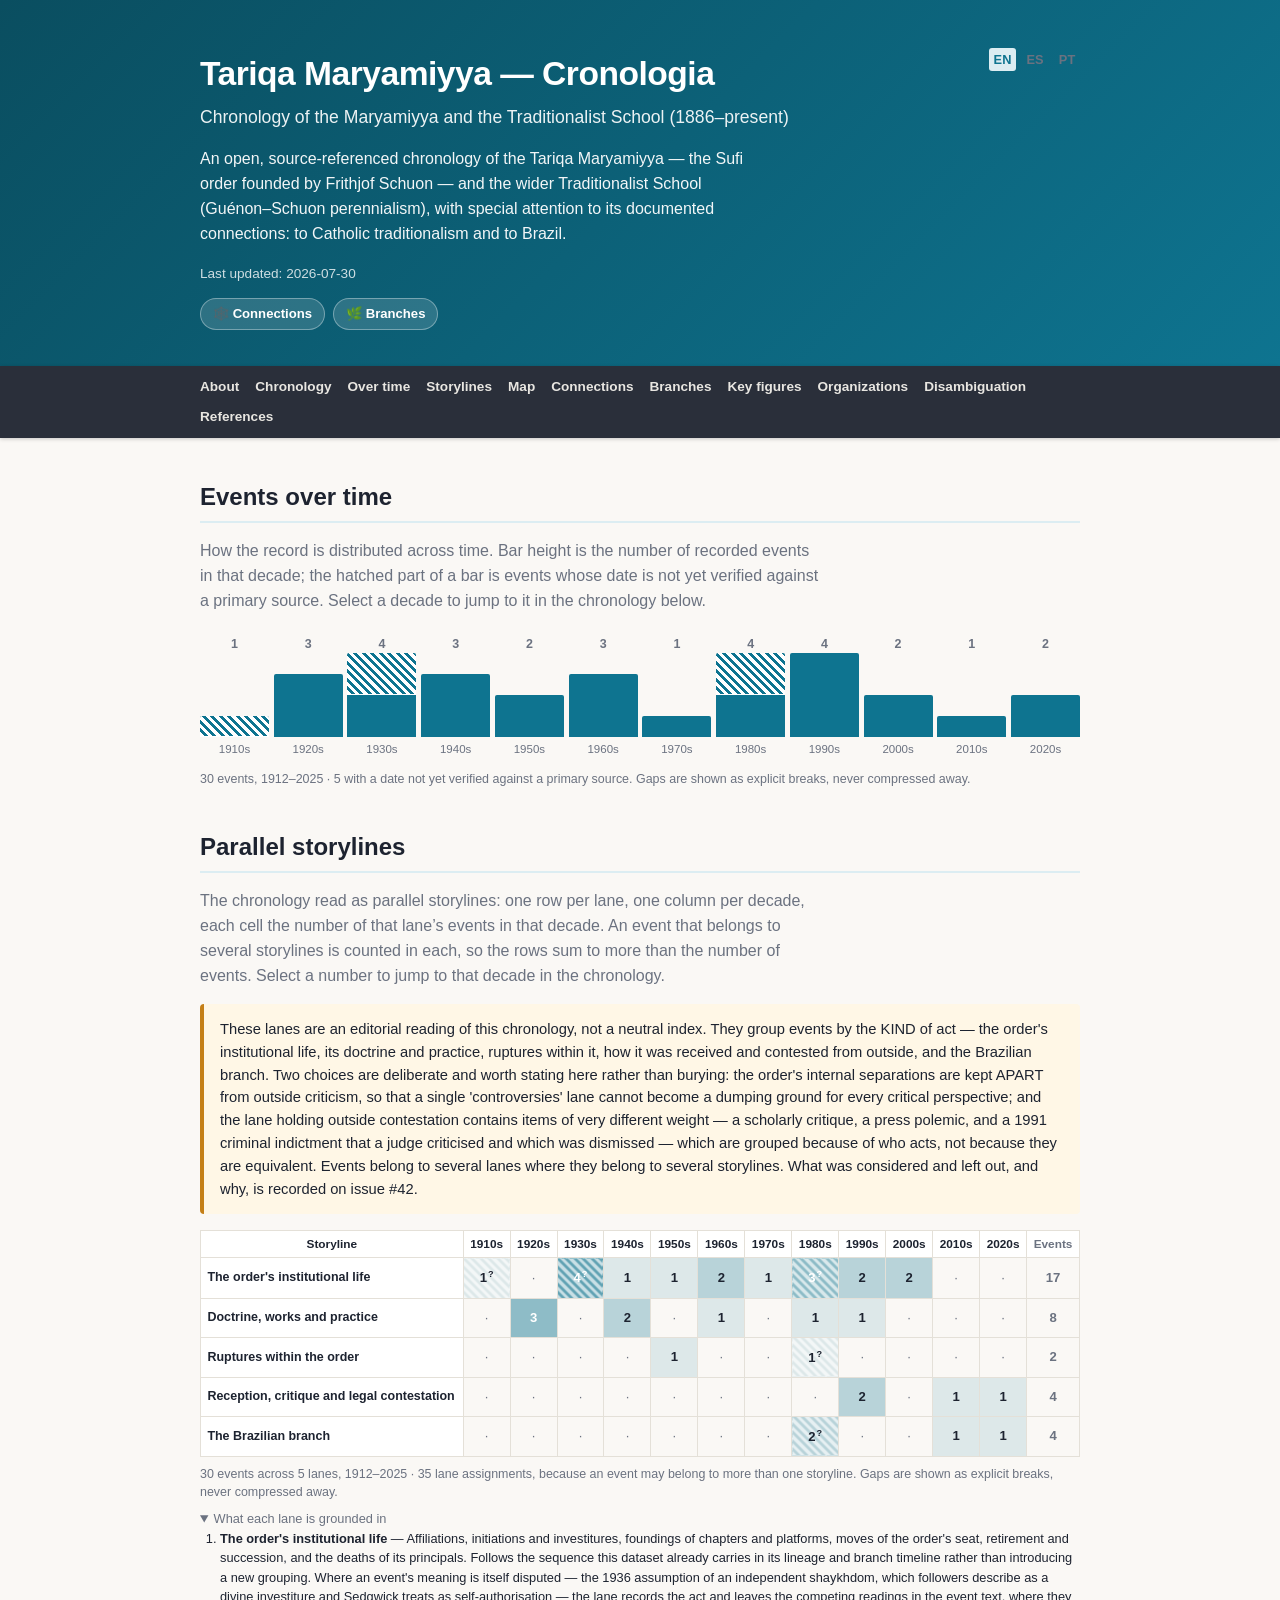
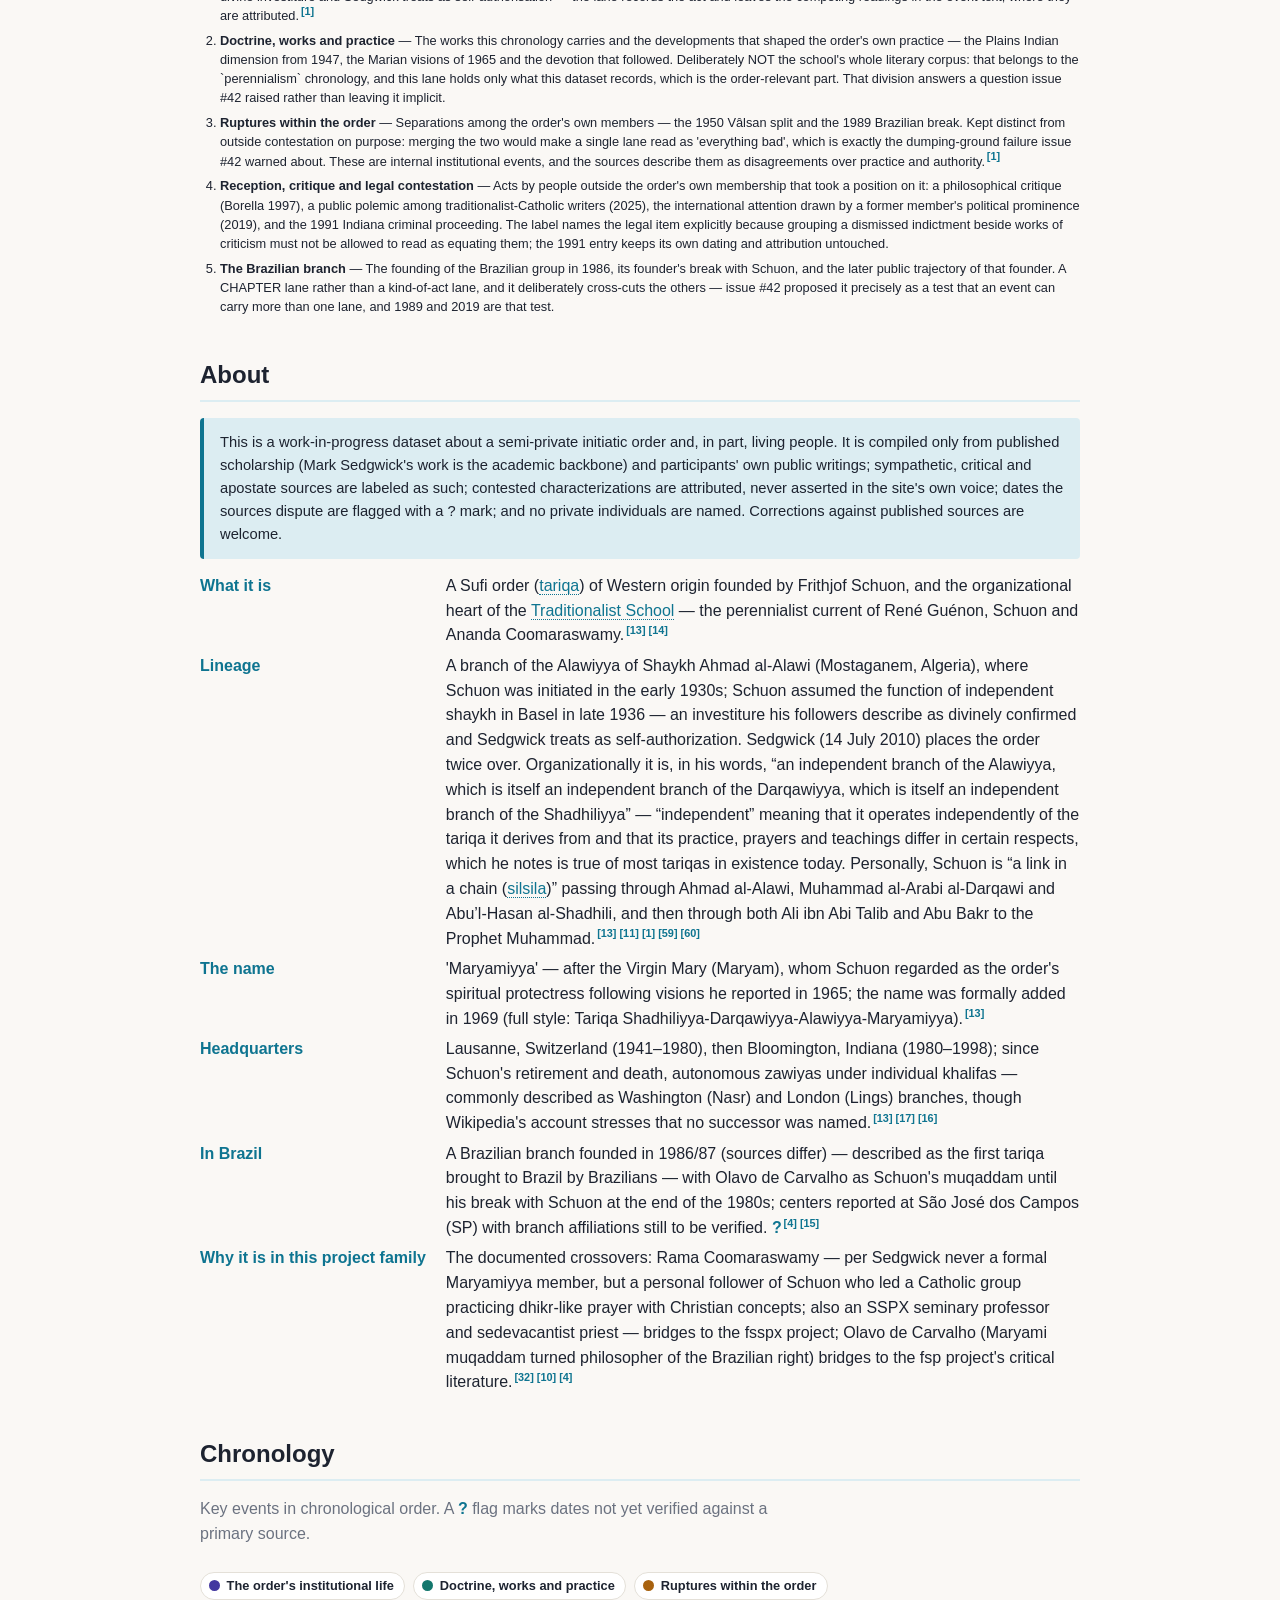
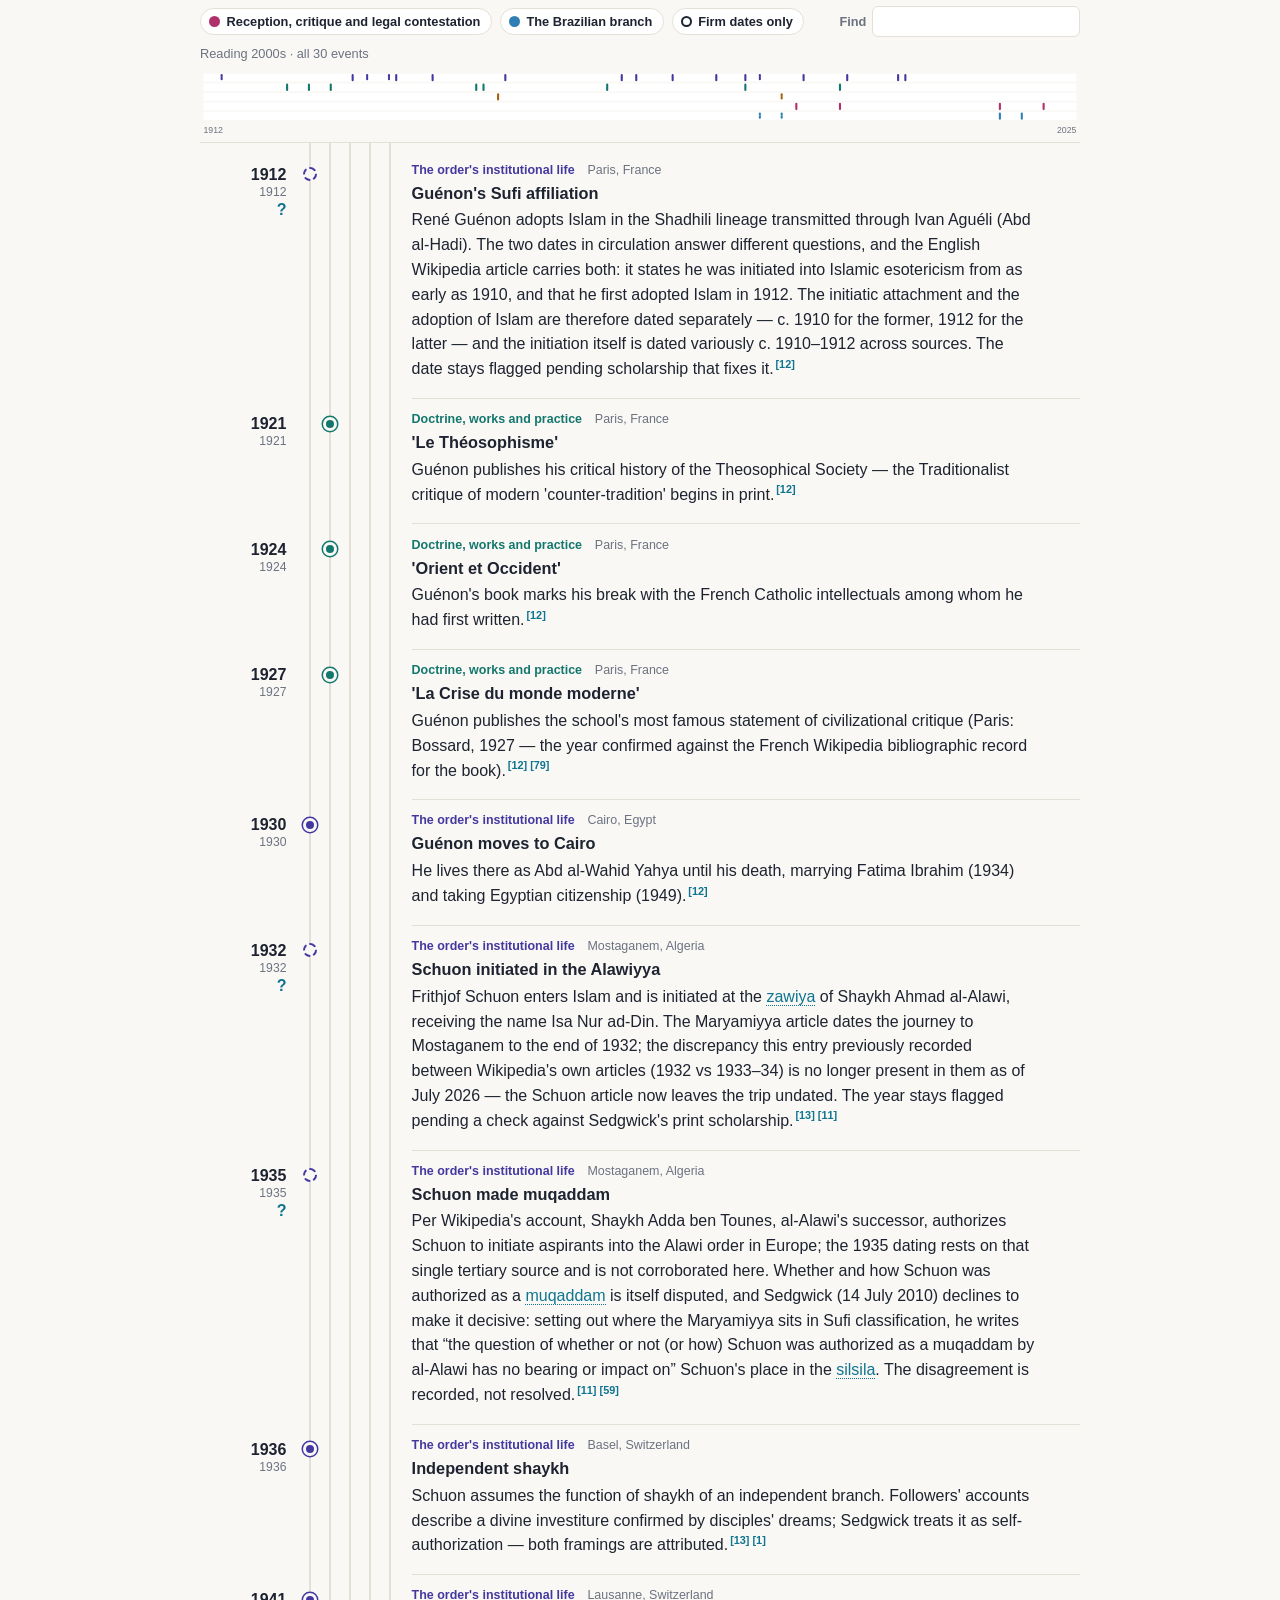
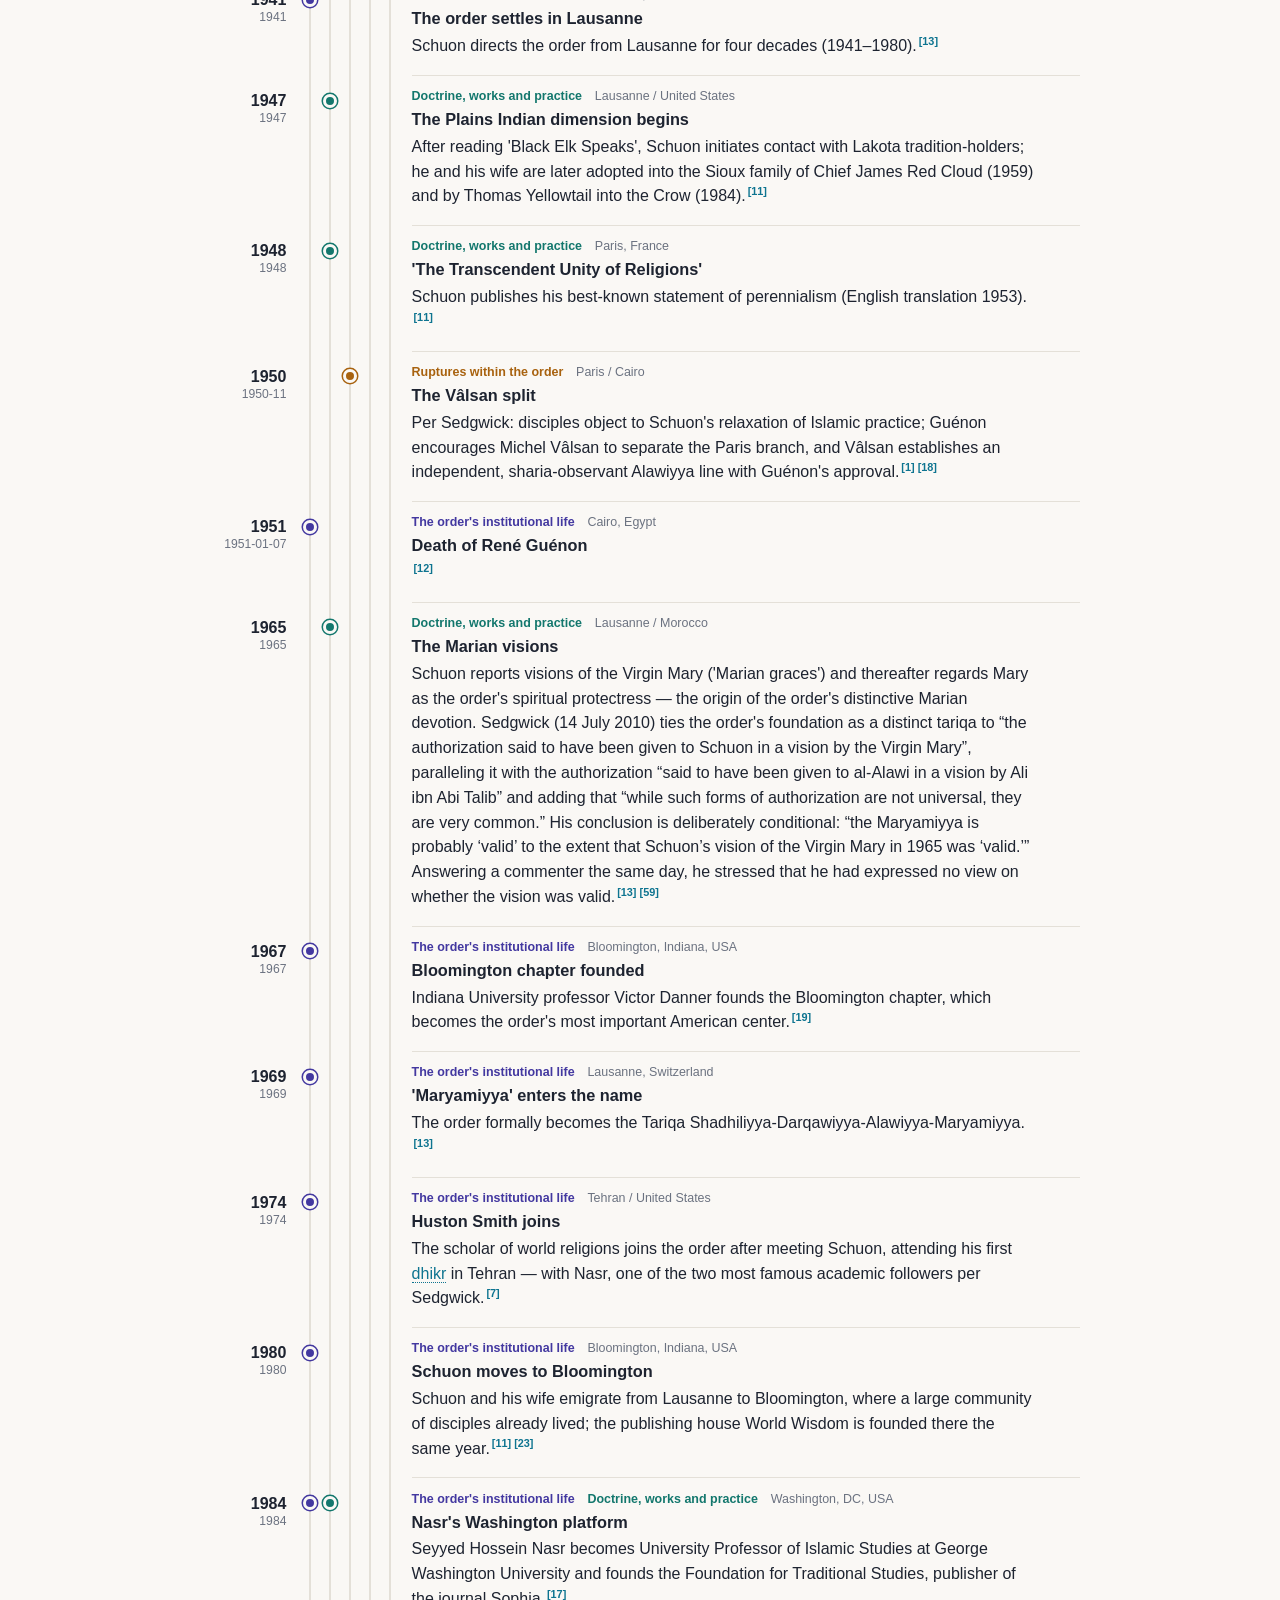
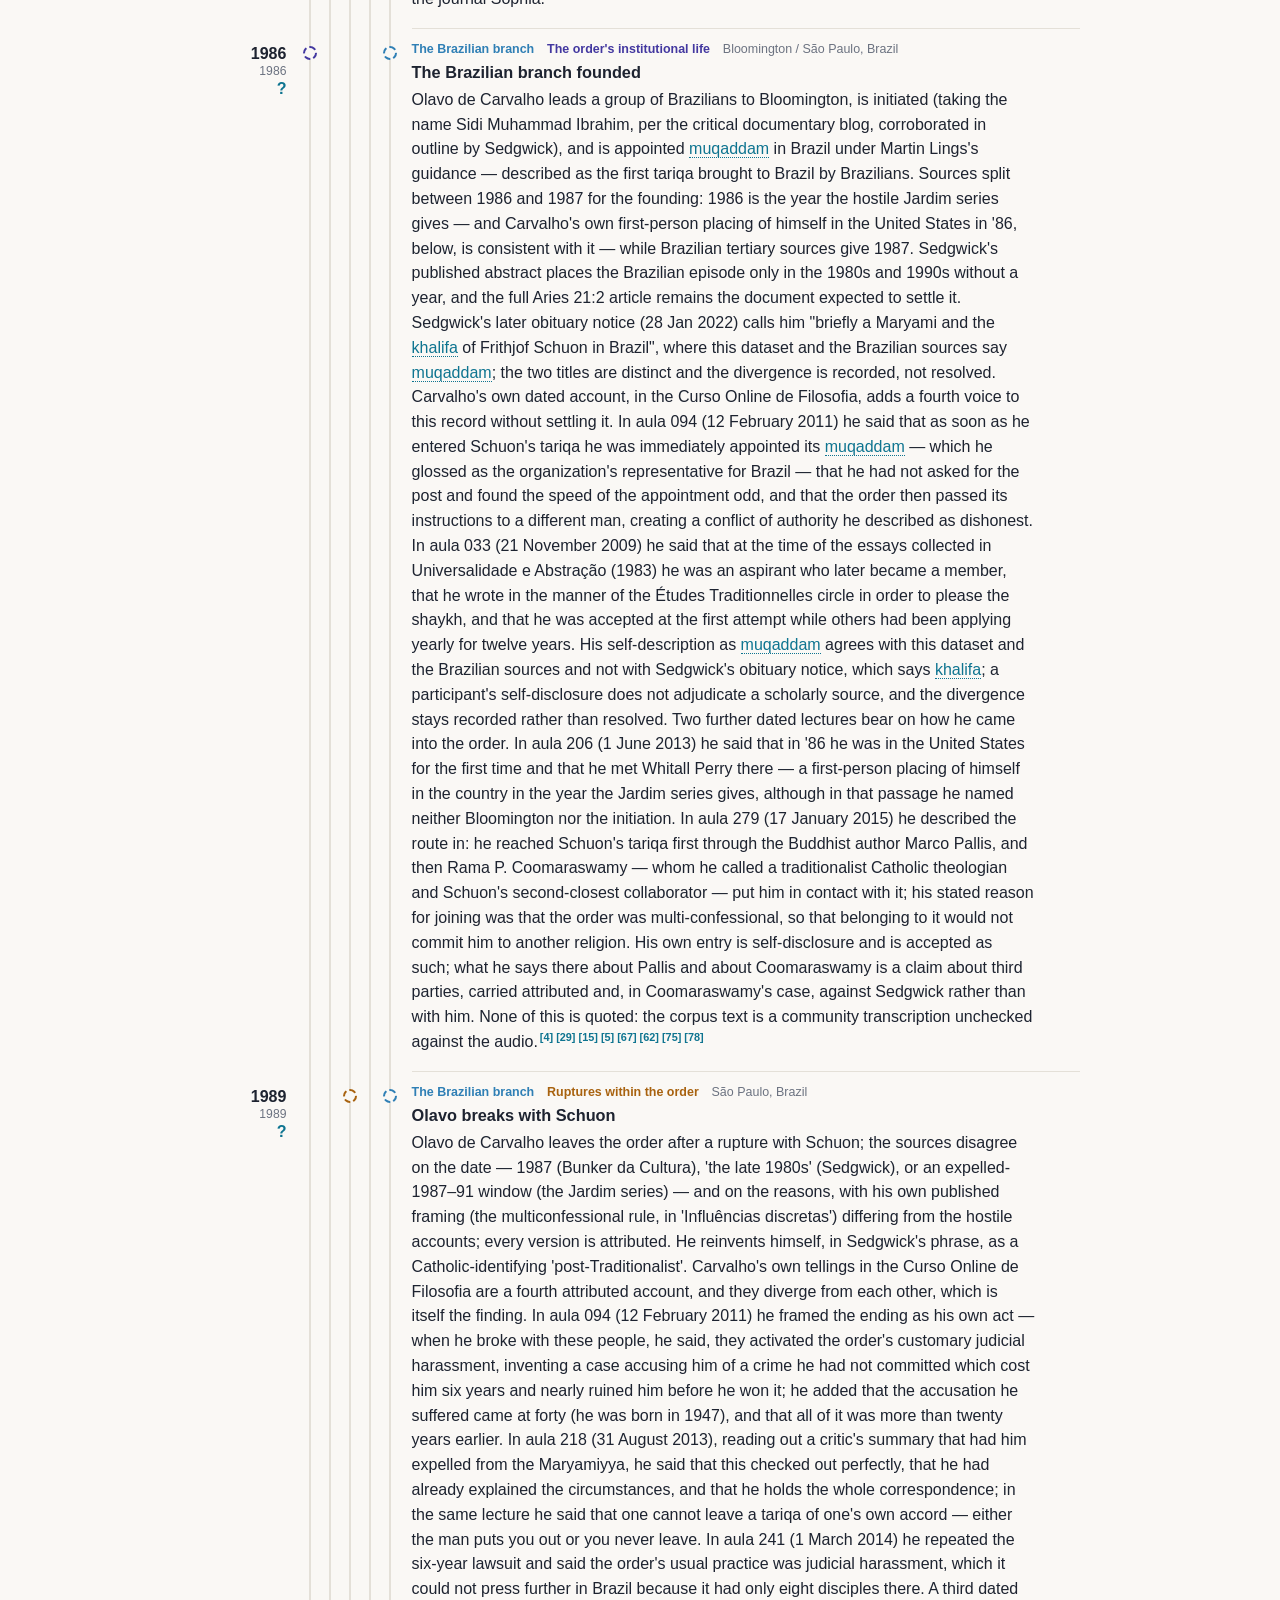
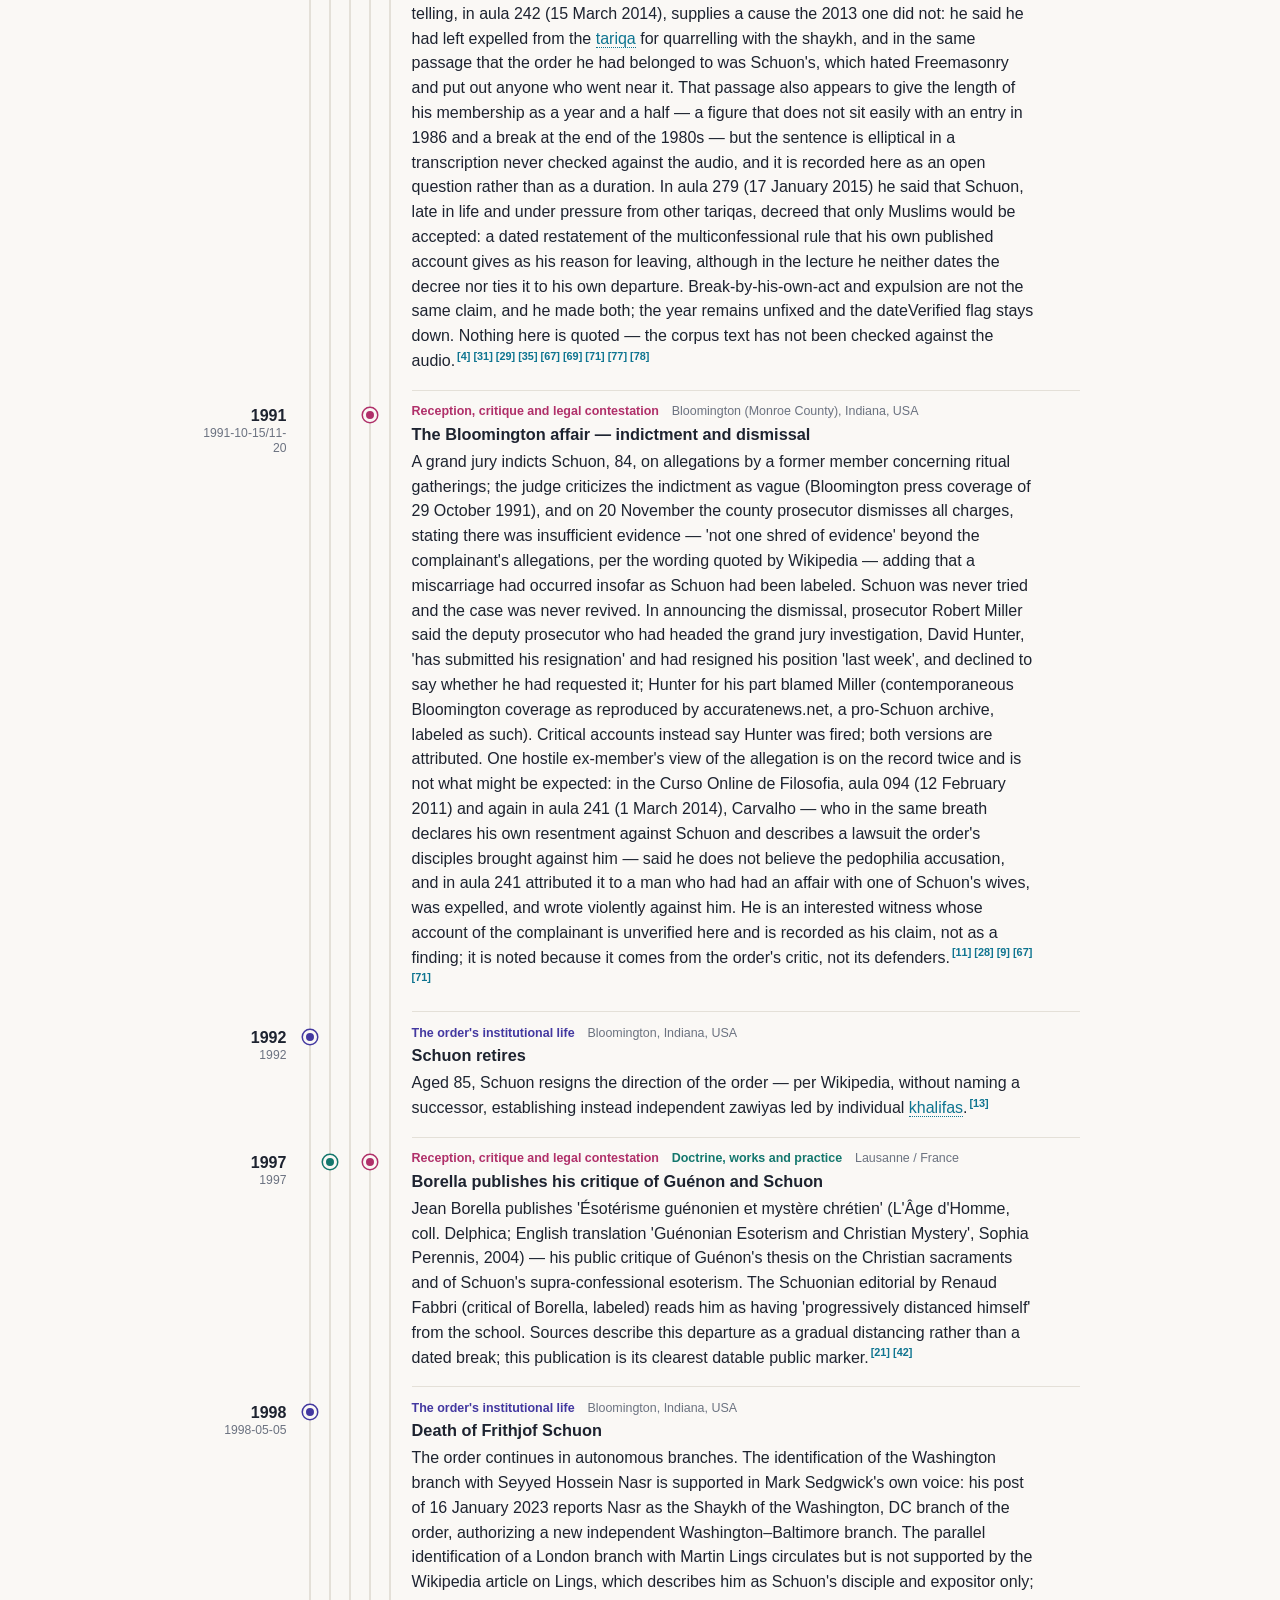
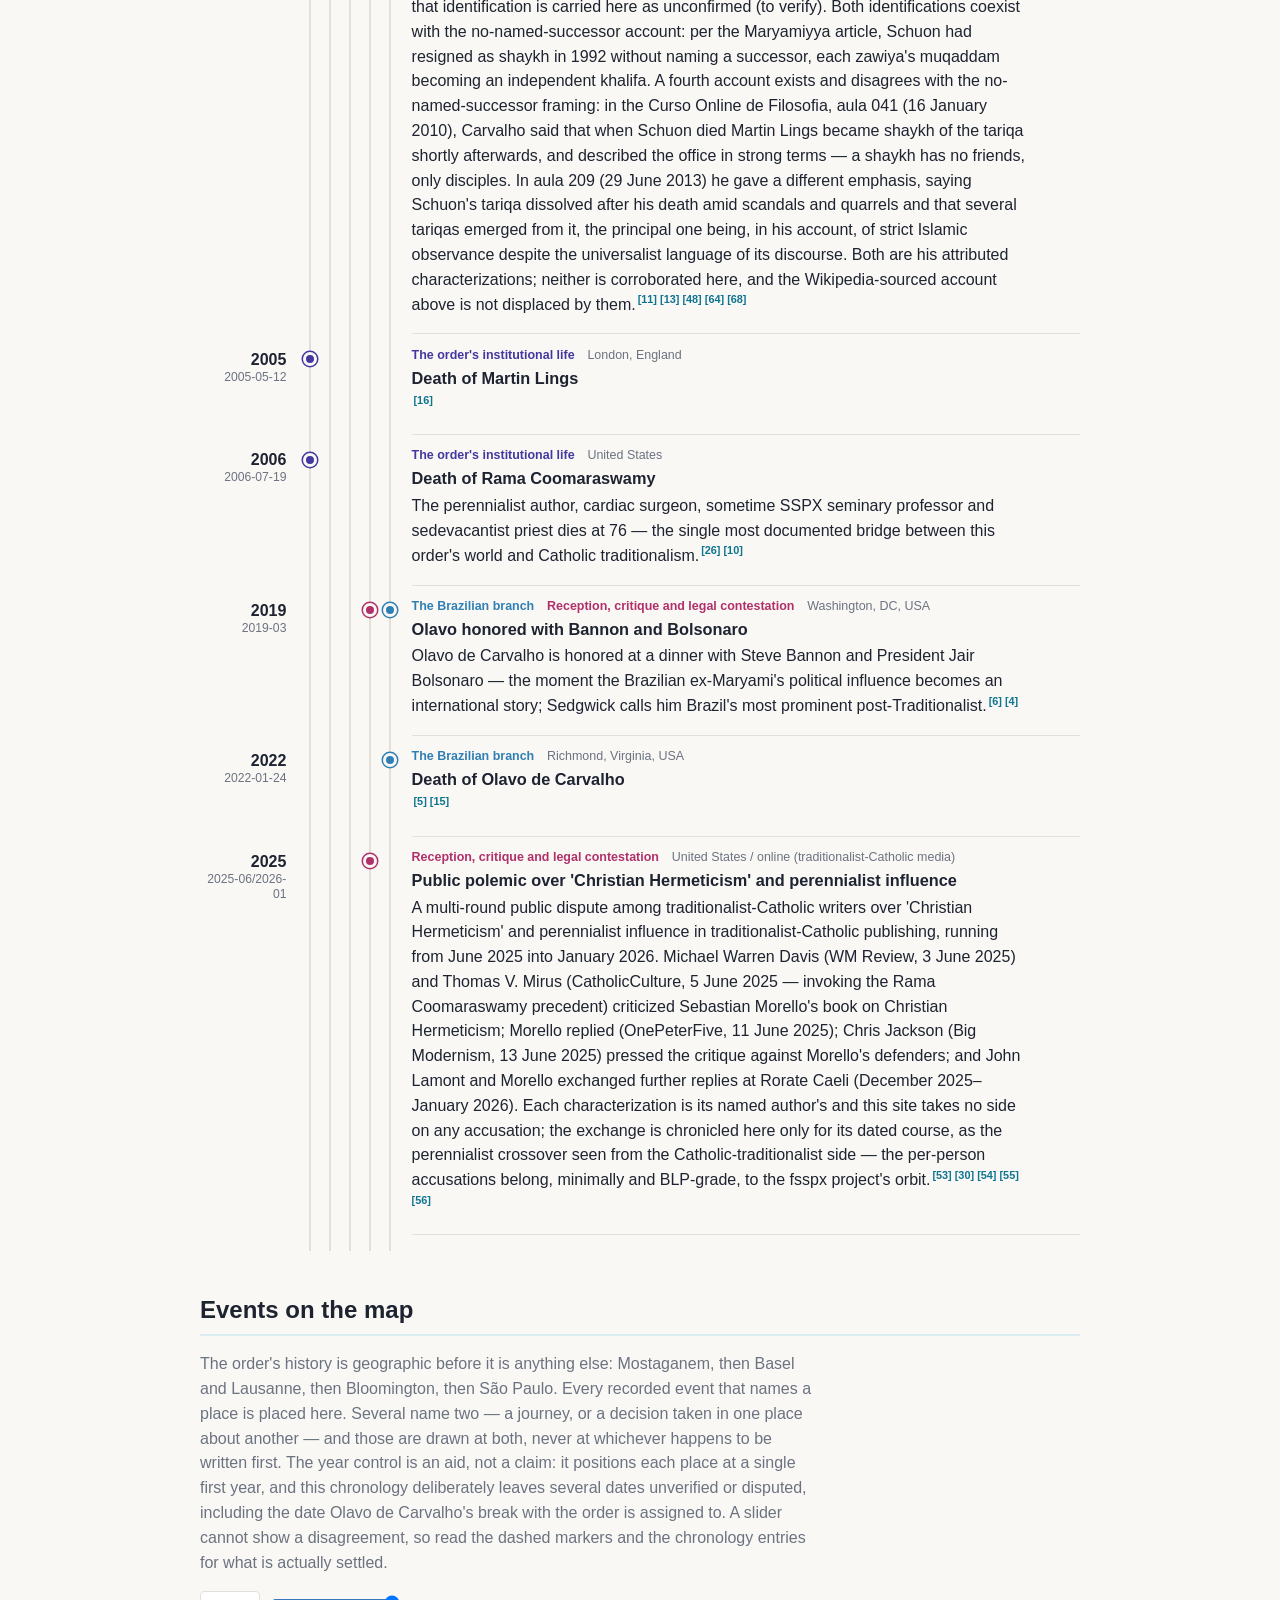
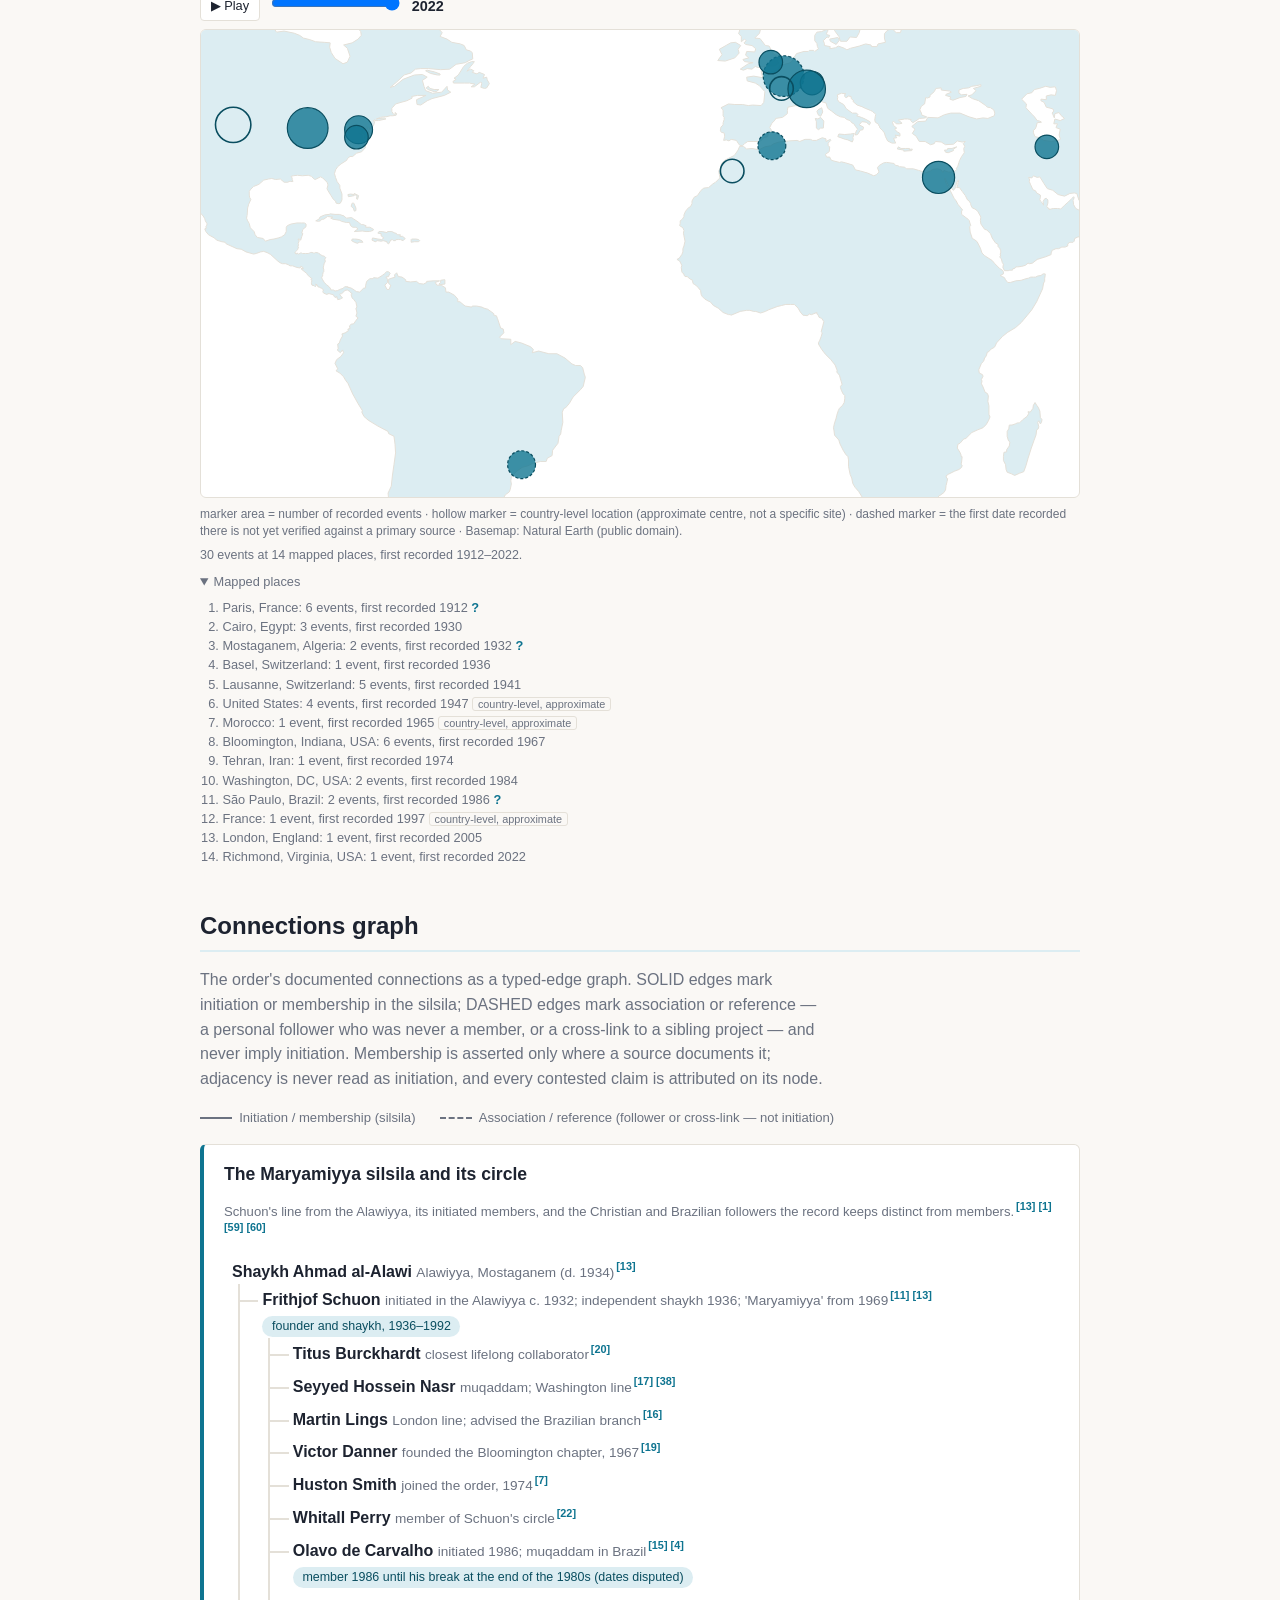
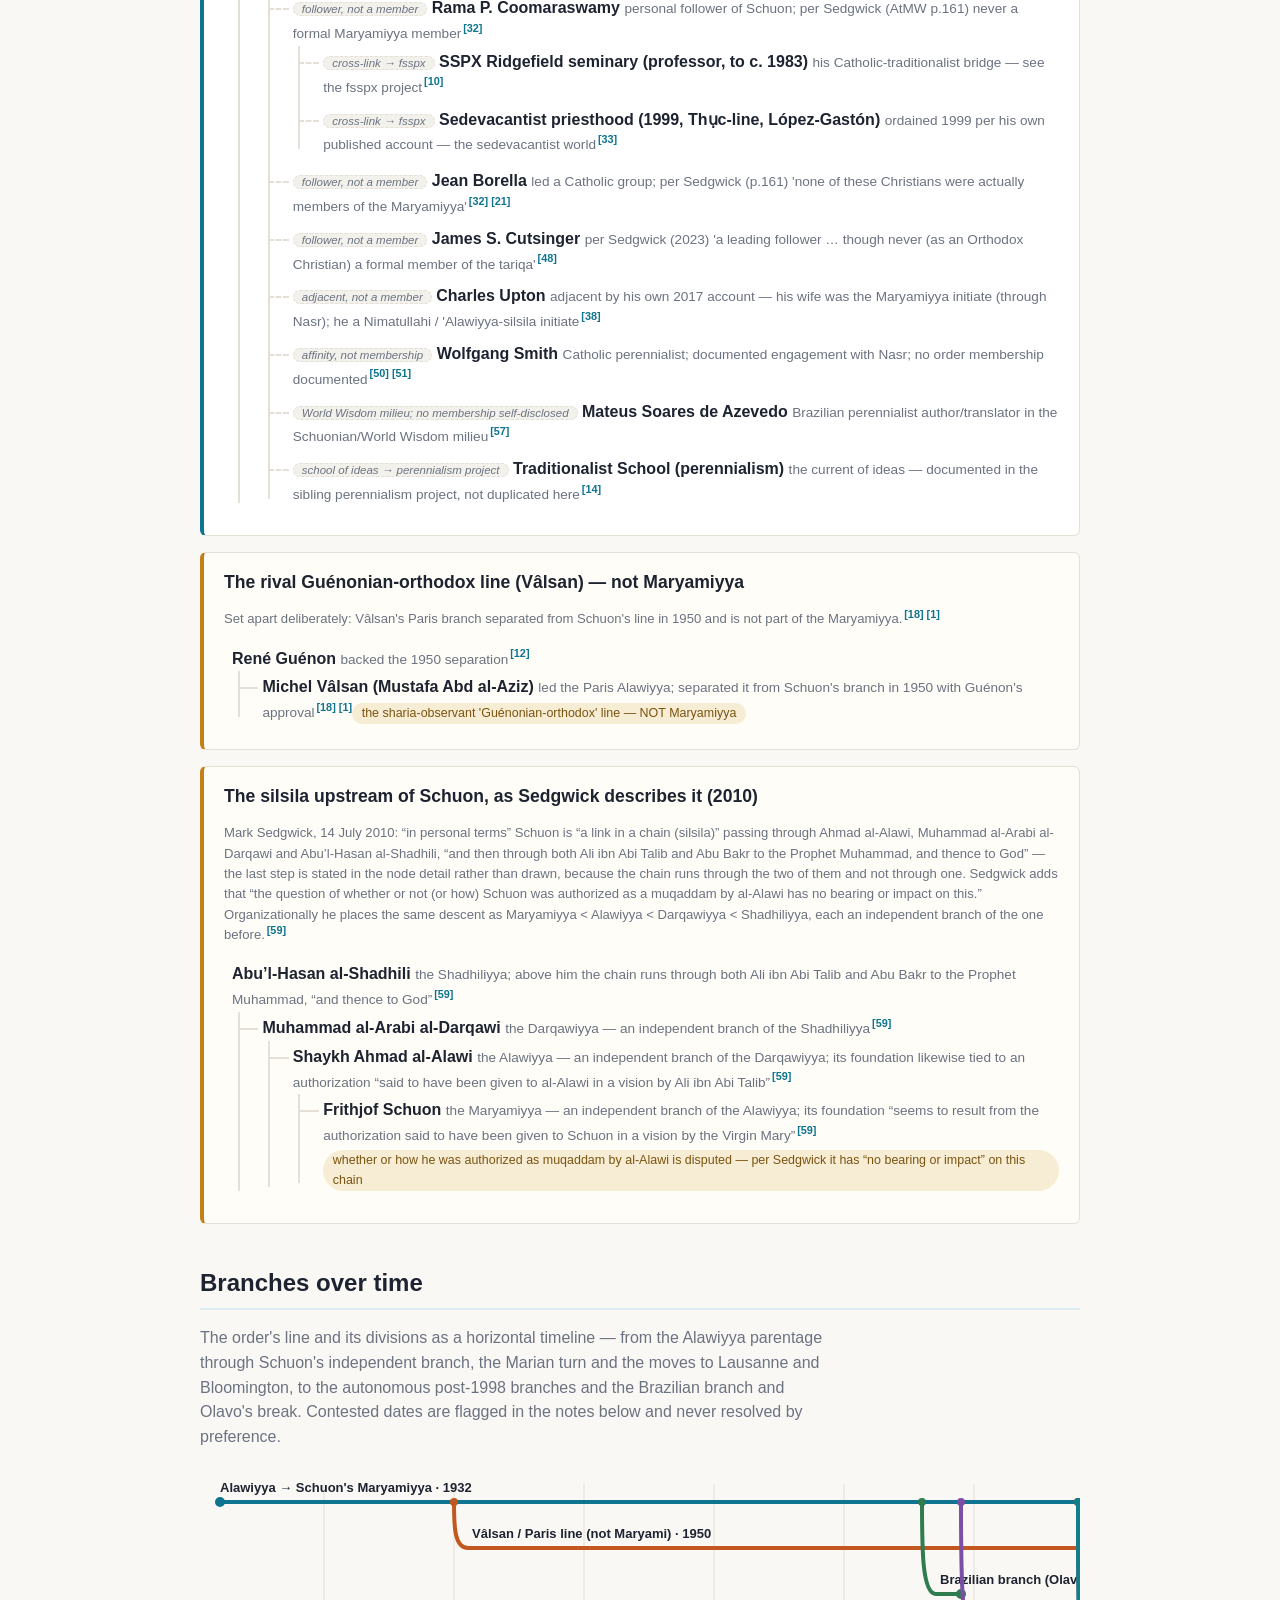
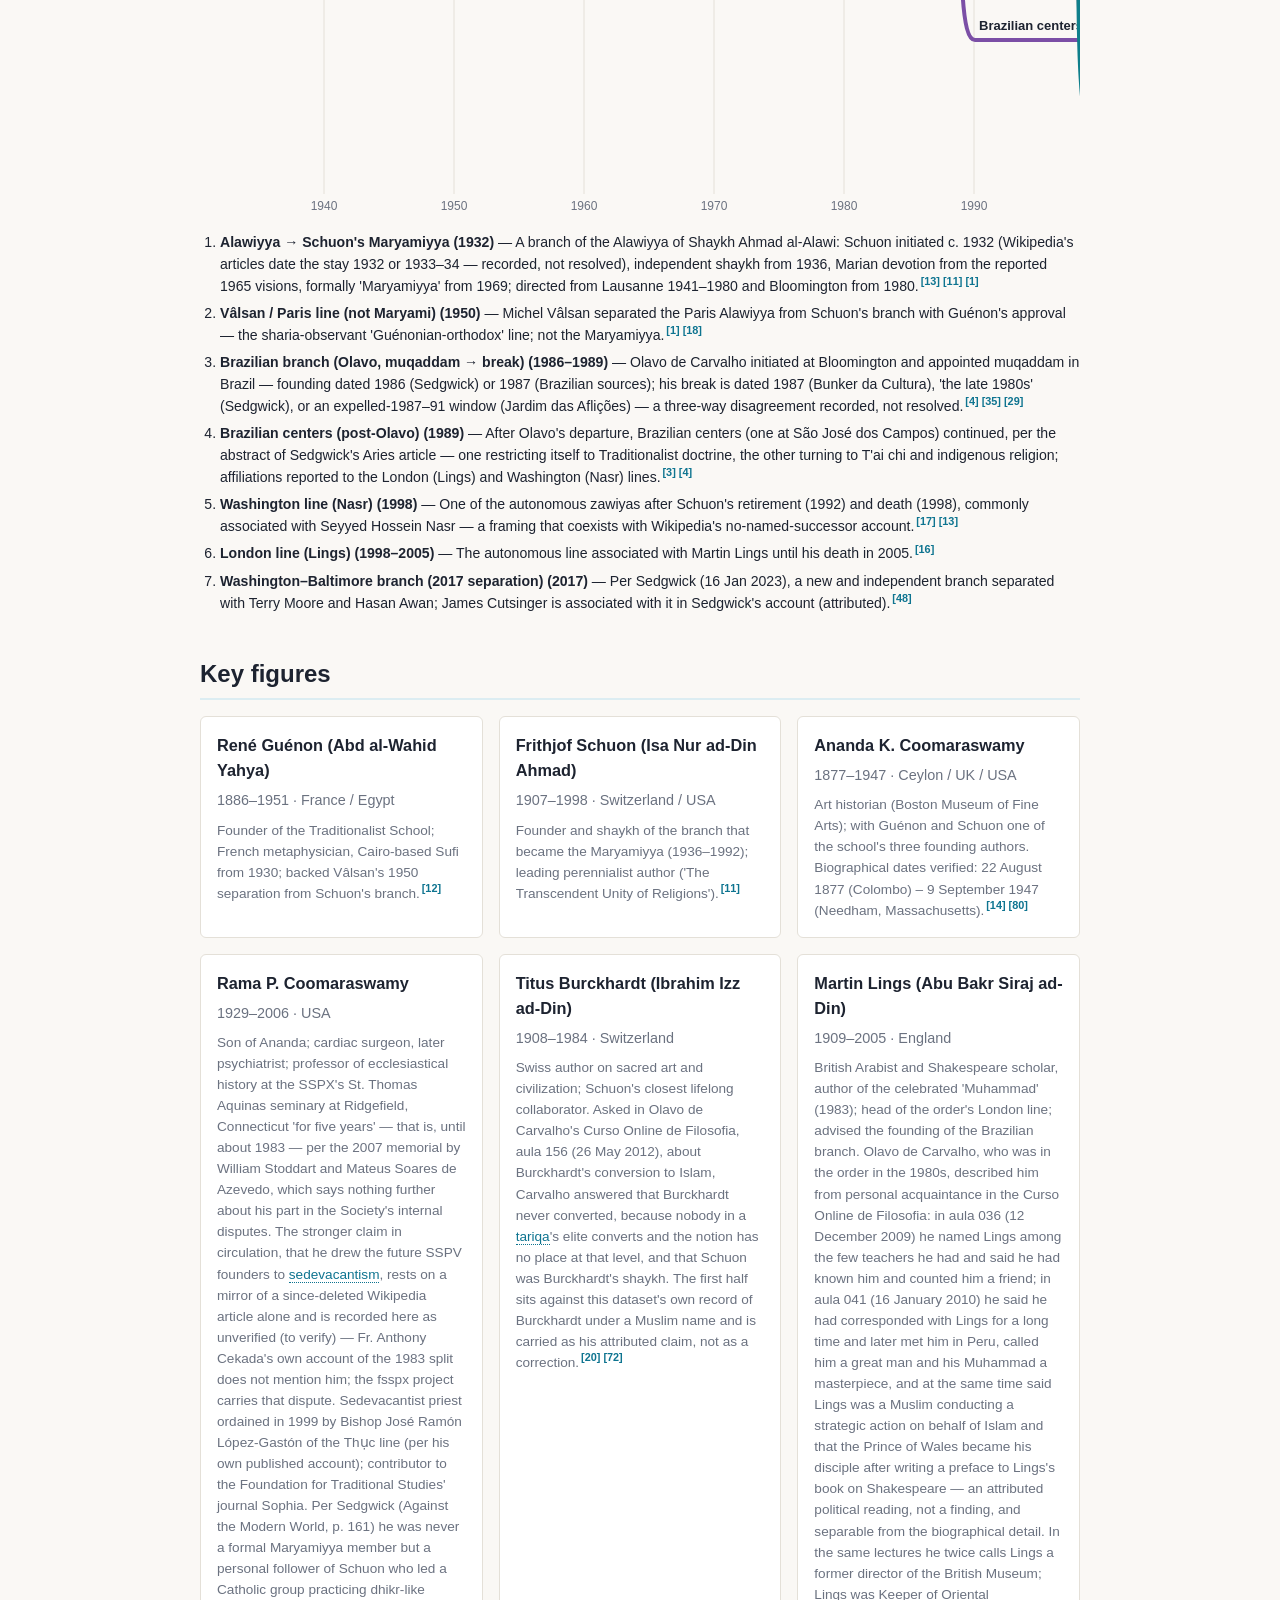
==== commit 7b4ec05c: "Chronology as a time river (#55) Moves the site onto the current core template (build.js, validate-d" ====
--- a/docs/en/index.html
+++ b/docs/en/index.html
@@ -14,6 +14,7 @@
     gtag('config', 'G-R9LV1QZHVE');
   </script>
   <link rel="stylesheet" href="../styles.css">
+  <script src="../river.js" defer></script>
   <link rel="canonical" href="https://cronologia.github.io/tariqa/en/">
   <link rel="alternate" hreflang="en" href="https://cronologia.github.io/tariqa/en/">
   <link rel="alternate" hreflang="es" href="https://cronologia.github.io/tariqa/es/">
@@ -167,211 +168,300 @@
       </dl>
     </section>
 
-    <section id="chronology">
+    <section id="chronology" class="river rv-lanes">
       <h2>Chronology</h2>
       <p class="section-intro">Key events in chronological order. A <span class="flag">?</span> flag marks
       dates not yet verified against a primary source.</p>
-      <div class="table-scroll">
-      <table class="meetings">
-        <thead>
-          <tr><th>Year</th><th>Date</th><th>Place</th><th>Event</th></tr>
-        </thead>
-        <tbody>
-        <tr class="decade-row" id="decade-1910"><th colspan="4">1910s</th></tr>
-        <tr>
-          <td class="year">1912</td>
-          <td>1912 <span class="flag" title="Date not yet verified against a primary source">?</span></td>
-          <td>Paris, France</td>
-          <td><strong>Guénon&#39;s Sufi affiliation</strong> <span class="muted">— René Guénon adopts Islam in the Shadhili lineage transmitted through Ivan Aguéli (Abd al-Hadi). The two dates in circulation answer different questions, and the English Wikipedia article carries both: it states he was initiated into Islamic esotericism from as early as 1910, and that he first adopted Islam in 1912. The initiatic attachment and the adoption of Islam are therefore dated separately — c. 1910 for the former, 1912 for the latter — and the initiation itself is dated variously c. 1910–1912 across sources. The date stays flagged pending scholarship that fixes it.</span><sup class="cite"><a href="#ref-12" title="Reference 12">[12]</a></sup></td>
-        </tr>
-        <tr class="decade-row" id="decade-1920"><th colspan="4">1920s</th></tr>
-        <tr>
-          <td class="year">1921</td>
-          <td>1921</td>
-          <td>Paris, France</td>
-          <td><strong>&#39;Le Théosophisme&#39;</strong> <span class="muted">— Guénon publishes his critical history of the Theosophical Society — the Traditionalist critique of modern &#39;counter-tradition&#39; begins in print.</span><sup class="cite"><a href="#ref-12" title="Reference 12">[12]</a></sup></td>
-        </tr>
-        <tr>
-          <td class="year">1924</td>
-          <td>1924</td>
-          <td>Paris, France</td>
-          <td><strong>&#39;Orient et Occident&#39;</strong> <span class="muted">— Guénon&#39;s book marks his break with the French Catholic intellectuals among whom he had first written.</span><sup class="cite"><a href="#ref-12" title="Reference 12">[12]</a></sup></td>
-        </tr>
-        <tr>
-          <td class="year">1927</td>
-          <td>1927</td>
-          <td>Paris, France</td>
-          <td><strong>&#39;La Crise du monde moderne&#39;</strong> <span class="muted">— Guénon publishes the school&#39;s most famous statement of civilizational critique (Paris: Bossard, 1927 — the year confirmed against the French Wikipedia bibliographic record for the book).</span><sup class="cite"><a href="#ref-12" title="Reference 12">[12]</a> <a href="#ref-79" title="Reference 79">[79]</a></sup></td>
-        </tr>
-        <tr class="decade-row" id="decade-1930"><th colspan="4">1930s</th></tr>
-        <tr>
-          <td class="year">1930</td>
-          <td>1930</td>
-          <td>Cairo, Egypt</td>
-          <td><strong>Guénon moves to Cairo</strong> <span class="muted">— He lives there as Abd al-Wahid Yahya until his death, marrying Fatima Ibrahim (1934) and taking Egyptian citizenship (1949).</span><sup class="cite"><a href="#ref-12" title="Reference 12">[12]</a></sup></td>
-        </tr>
-        <tr>
-          <td class="year">1932</td>
-          <td>1932 <span class="flag" title="Date not yet verified against a primary source">?</span></td>
-          <td>Mostaganem, Algeria</td>
-          <td><strong>Schuon initiated in the Alawiyya</strong> <span class="muted">— Frithjof Schuon enters Islam and is initiated at the <a class="glossary-link" href="https://cronologia.github.io/glossary/zawiya/">zawiya</a> of Shaykh Ahmad al-Alawi, receiving the name Isa Nur ad-Din. The Maryamiyya article dates the journey to Mostaganem to the end of 1932; the discrepancy this entry previously recorded between Wikipedia&#39;s own articles (1932 vs 1933–34) is no longer present in them as of July 2026 — the Schuon article now leaves the trip undated. The year stays flagged pending a check against Sedgwick&#39;s print scholarship.</span><sup class="cite"><a href="#ref-13" title="Reference 13">[13]</a> <a href="#ref-11" title="Reference 11">[11]</a></sup></td>
-        </tr>
-        <tr>
-          <td class="year">1935</td>
-          <td>1935 <span class="flag" title="Date not yet verified against a primary source">?</span></td>
-          <td>Mostaganem, Algeria</td>
-          <td><strong>Schuon made muqaddam</strong> <span class="muted">— Per Wikipedia&#39;s account, Shaykh Adda ben Tounes, al-Alawi&#39;s successor, authorizes Schuon to initiate aspirants into the Alawi order in Europe; the 1935 dating rests on that single tertiary source and is not corroborated here. Whether and how Schuon was authorized as a <a class="glossary-link" href="https://cronologia.github.io/glossary/muqaddam/">muqaddam</a> is itself disputed, and Sedgwick (14 July 2010) declines to make it decisive: setting out where the Maryamiyya sits in Sufi classification, he writes that “the question of whether or not (or how) Schuon was authorized as a muqaddam by al-Alawi has no bearing or impact on” Schuon&#39;s place in the <a class="glossary-link" href="https://cronologia.github.io/glossary/silsila/">silsila</a>. The disagreement is recorded, not resolved.</span><sup class="cite"><a href="#ref-11" title="Reference 11">[11]</a> <a href="#ref-59" title="Reference 59">[59]</a></sup></td>
-        </tr>
-        <tr>
-          <td class="year">1936</td>
-          <td>1936</td>
-          <td>Basel, Switzerland</td>
-          <td><strong>Independent shaykh</strong> <span class="muted">— Schuon assumes the function of shaykh of an independent branch. Followers&#39; accounts describe a divine investiture confirmed by disciples&#39; dreams; Sedgwick treats it as self-authorization — both framings are attributed.</span><sup class="cite"><a href="#ref-13" title="Reference 13">[13]</a> <a href="#ref-1" title="Reference 1">[1]</a></sup></td>
-        </tr>
-        <tr class="decade-row" id="decade-1940"><th colspan="4">1940s</th></tr>
-        <tr>
-          <td class="year">1941</td>
-          <td>1941</td>
-          <td>Lausanne, Switzerland</td>
-          <td><strong>The order settles in Lausanne</strong> <span class="muted">— Schuon directs the order from Lausanne for four decades (1941–1980).</span><sup class="cite"><a href="#ref-13" title="Reference 13">[13]</a></sup></td>
-        </tr>
-        <tr>
-          <td class="year">1947</td>
-          <td>1947</td>
-          <td>Lausanne / United States</td>
-          <td><strong>The Plains Indian dimension begins</strong> <span class="muted">— After reading &#39;Black Elk Speaks&#39;, Schuon initiates contact with Lakota tradition-holders; he and his wife are later adopted into the Sioux family of Chief James Red Cloud (1959) and by Thomas Yellowtail into the Crow (1984).</span><sup class="cite"><a href="#ref-11" title="Reference 11">[11]</a></sup></td>
-        </tr>
-        <tr>
-          <td class="year">1948</td>
-          <td>1948</td>
-          <td>Paris, France</td>
-          <td><strong>&#39;The Transcendent Unity of Religions&#39;</strong> <span class="muted">— Schuon publishes his best-known statement of perennialism (English translation 1953).</span><sup class="cite"><a href="#ref-11" title="Reference 11">[11]</a></sup></td>
-        </tr>
-        <tr class="decade-row" id="decade-1950"><th colspan="4">1950s</th></tr>
-        <tr>
-          <td class="year">1950</td>
-          <td>1950-11</td>
-          <td>Paris / Cairo</td>
-          <td><strong>The Vâlsan split</strong> <span class="muted">— Per Sedgwick: disciples object to Schuon&#39;s relaxation of Islamic practice; Guénon encourages Michel Vâlsan to separate the Paris branch, and Vâlsan establishes an independent, sharia-observant Alawiyya line with Guénon&#39;s approval.</span><sup class="cite"><a href="#ref-1" title="Reference 1">[1]</a> <a href="#ref-18" title="Reference 18">[18]</a></sup></td>
-        </tr>
-        <tr>
-          <td class="year">1951</td>
-          <td>1951-01-07</td>
-          <td>Cairo, Egypt</td>
-          <td><strong>Death of René Guénon</strong><sup class="cite"><a href="#ref-12" title="Reference 12">[12]</a></sup></td>
-        </tr>
-        <tr class="decade-row" id="decade-1960"><th colspan="4">1960s</th></tr>
-        <tr>
-          <td class="year">1965</td>
-          <td>1965</td>
-          <td>Lausanne / Morocco</td>
-          <td><strong>The Marian visions</strong> <span class="muted">— Schuon reports visions of the Virgin Mary (&#39;Marian graces&#39;) and thereafter regards Mary as the order&#39;s spiritual protectress — the origin of the order&#39;s distinctive Marian devotion. Sedgwick (14 July 2010) ties the order&#39;s foundation as a distinct tariqa to “the authorization said to have been given to Schuon in a vision by the Virgin Mary”, paralleling it with the authorization “said to have been given to al-Alawi in a vision by Ali ibn Abi Talib” and adding that “while such forms of authorization are not universal, they are very common.” His conclusion is deliberately conditional: “the Maryamiyya is probably ‘valid’ to the extent that Schuon’s vision of the Virgin Mary in 1965 was ‘valid.’” Answering a commenter the same day, he stressed that he had expressed no view on whether the vision was valid.</span><sup class="cite"><a href="#ref-13" title="Reference 13">[13]</a> <a href="#ref-59" title="Reference 59">[59]</a></sup></td>
-        </tr>
-        <tr>
-          <td class="year">1967</td>
-          <td>1967</td>
-          <td>Bloomington, Indiana, USA</td>
-          <td><strong>Bloomington chapter founded</strong> <span class="muted">— Indiana University professor Victor Danner founds the Bloomington chapter, which becomes the order&#39;s most important American center.</span><sup class="cite"><a href="#ref-19" title="Reference 19">[19]</a></sup></td>
-        </tr>
-        <tr>
-          <td class="year">1969</td>
-          <td>1969</td>
-          <td>Lausanne, Switzerland</td>
-          <td><strong>&#39;Maryamiyya&#39; enters the name</strong> <span class="muted">— The order formally becomes the Tariqa Shadhiliyya-Darqawiyya-Alawiyya-Maryamiyya.</span><sup class="cite"><a href="#ref-13" title="Reference 13">[13]</a></sup></td>
-        </tr>
-        <tr class="decade-row" id="decade-1970"><th colspan="4">1970s</th></tr>
-        <tr>
-          <td class="year">1974</td>
-          <td>1974</td>
-          <td>Tehran / United States</td>
-          <td><strong>Huston Smith joins</strong> <span class="muted">— The scholar of world religions joins the order after meeting Schuon, attending his first <a class="glossary-link" href="https://cronologia.github.io/glossary/dhikr/">dhikr</a> in Tehran — with Nasr, one of the two most famous academic followers per Sedgwick.</span><sup class="cite"><a href="#ref-7" title="Reference 7">[7]</a></sup></td>
-        </tr>
-        <tr class="decade-row" id="decade-1980"><th colspan="4">1980s</th></tr>
-        <tr>
-          <td class="year">1980</td>
-          <td>1980</td>
-          <td>Bloomington, Indiana, USA</td>
-          <td><strong>Schuon moves to Bloomington</strong> <span class="muted">— Schuon and his wife emigrate from Lausanne to Bloomington, where a large community of disciples already lived; the publishing house World Wisdom is founded there the same year.</span><sup class="cite"><a href="#ref-11" title="Reference 11">[11]</a> <a href="#ref-23" title="Reference 23">[23]</a></sup></td>
-        </tr>
-        <tr>
-          <td class="year">1984</td>
-          <td>1984</td>
-          <td>Washington, DC, USA</td>
-          <td><strong>Nasr&#39;s Washington platform</strong> <span class="muted">— Seyyed Hossein Nasr becomes University Professor of Islamic Studies at George Washington University and founds the Foundation for Traditional Studies, publisher of the journal Sophia.</span><sup class="cite"><a href="#ref-17" title="Reference 17">[17]</a></sup></td>
-        </tr>
-        <tr>
-          <td class="year">1986</td>
-          <td>1986 <span class="flag" title="Date not yet verified against a primary source">?</span></td>
-          <td>Bloomington / São Paulo, Brazil</td>
-          <td><strong>The Brazilian branch founded</strong> <span class="muted">— Olavo de Carvalho leads a group of Brazilians to Bloomington, is initiated (taking the name Sidi Muhammad Ibrahim, per the critical documentary blog, corroborated in outline by Sedgwick), and is appointed <a class="glossary-link" href="https://cronologia.github.io/glossary/muqaddam/">muqaddam</a> in Brazil under Martin Lings&#39;s guidance — described as the first tariqa brought to Brazil by Brazilians. Sources split between 1986 and 1987 for the founding: 1986 is the year the hostile Jardim series gives — and Carvalho&#39;s own first-person placing of himself in the United States in &#39;86, below, is consistent with it — while Brazilian tertiary sources give 1987. Sedgwick&#39;s published abstract places the Brazilian episode only in the 1980s and 1990s without a year, and the full Aries 21:2 article remains the document expected to settle it. Sedgwick&#39;s later obituary notice (28 Jan 2022) calls him &quot;briefly a Maryami and the <a class="glossary-link" href="https://cronologia.github.io/glossary/khalifa/">khalifa</a> of Frithjof Schuon in Brazil&quot;, where this dataset and the Brazilian sources say <a class="glossary-link" href="https://cronologia.github.io/glossary/muqaddam/">muqaddam</a>; the two titles are distinct and the divergence is recorded, not resolved. Carvalho&#39;s own dated account, in the Curso Online de Filosofia, adds a fourth voice to this record without settling it. In aula 094 (12 February 2011) he said that as soon as he entered Schuon&#39;s tariqa he was immediately appointed its <a class="glossary-link" href="https://cronologia.github.io/glossary/muqaddam/">muqaddam</a> — which he glossed as the organization&#39;s representative for Brazil — that he had not asked for the post and found the speed of the appointment odd, and that the order then passed its instructions to a different man, creating a conflict of authority he described as dishonest. In aula 033 (21 November 2009) he said that at the time of the essays collected in Universalidade e Abstração (1983) he was an aspirant who later became a member, that he wrote in the manner of the Études Traditionnelles circle in order to please the shaykh, and that he was accepted at the first attempt while others had been applying yearly for twelve years. His self-description as <a class="glossary-link" href="https://cronologia.github.io/glossary/muqaddam/">muqaddam</a> agrees with this dataset and the Brazilian sources and not with Sedgwick&#39;s obituary notice, which says <a class="glossary-link" href="https://cronologia.github.io/glossary/khalifa/">khalifa</a>; a participant&#39;s self-disclosure does not adjudicate a scholarly source, and the divergence stays recorded rather than resolved. Two further dated lectures bear on how he came into the order. In aula 206 (1 June 2013) he said that in &#39;86 he was in the United States for the first time and that he met Whitall Perry there — a first-person placing of himself in the country in the year the Jardim series gives, although in that passage he named neither Bloomington nor the initiation. In aula 279 (17 January 2015) he described the route in: he reached Schuon&#39;s tariqa first through the Buddhist author Marco Pallis, and then Rama P. Coomaraswamy — whom he called a traditionalist Catholic theologian and Schuon&#39;s second-closest collaborator — put him in contact with it; his stated reason for joining was that the order was multi-confessional, so that belonging to it would not commit him to another religion. His own entry is self-disclosure and is accepted as such; what he says there about Pallis and about Coomaraswamy is a claim about third parties, carried attributed and, in Coomaraswamy&#39;s case, against Sedgwick rather than with him. None of this is quoted: the corpus text is a community transcription unchecked against the audio.</span><sup class="cite"><a href="#ref-4" title="Reference 4">[4]</a> <a href="#ref-29" title="Reference 29">[29]</a> <a href="#ref-15" title="Reference 15">[15]</a> <a href="#ref-5" title="Reference 5">[5]</a> <a href="#ref-67" title="Reference 67">[67]</a> <a href="#ref-62" title="Reference 62">[62]</a> <a href="#ref-75" title="Reference 75">[75]</a> <a href="#ref-78" title="Reference 78">[78]</a></sup></td>
-        </tr>
-        <tr>
-          <td class="year">1989</td>
-          <td>1989 <span class="flag" title="Date not yet verified against a primary source">?</span></td>
-          <td>São Paulo, Brazil</td>
-          <td><strong>Olavo breaks with Schuon</strong> <span class="muted">— Olavo de Carvalho leaves the order after a rupture with Schuon; the sources disagree on the date — 1987 (Bunker da Cultura), &#39;the late 1980s&#39; (Sedgwick), or an expelled-1987–91 window (the Jardim series) — and on the reasons, with his own published framing (the multiconfessional rule, in &#39;Influências discretas&#39;) differing from the hostile accounts; every version is attributed. He reinvents himself, in Sedgwick&#39;s phrase, as a Catholic-identifying &#39;post-Traditionalist&#39;. Carvalho&#39;s own tellings in the Curso Online de Filosofia are a fourth attributed account, and they diverge from each other, which is itself the finding. In aula 094 (12 February 2011) he framed the ending as his own act — when he broke with these people, he said, they activated the order&#39;s customary judicial harassment, inventing a case accusing him of a crime he had not committed which cost him six years and nearly ruined him before he won it; he added that the accusation he suffered came at forty (he was born in 1947), and that all of it was more than twenty years earlier. In aula 218 (31 August 2013), reading out a critic&#39;s summary that had him expelled from the Maryamiyya, he said that this checked out perfectly, that he had already explained the circumstances, and that he holds the whole correspondence; in the same lecture he said that one cannot leave a tariqa of one&#39;s own accord — either the man puts you out or you never leave. In aula 241 (1 March 2014) he repeated the six-year lawsuit and said the order&#39;s usual practice was judicial harassment, which it could not press further in Brazil because it had only eight disciples there. A third dated telling, in aula 242 (15 March 2014), supplies a cause the 2013 one did not: he said he had left expelled from the <a class="glossary-link" href="https://cronologia.github.io/glossary/tariqa/">tariqa</a> for quarrelling with the shaykh, and in the same passage that the order he had belonged to was Schuon&#39;s, which hated Freemasonry and put out anyone who went near it. That passage also appears to give the length of his membership as a year and a half — a figure that does not sit easily with an entry in 1986 and a break at the end of the 1980s — but the sentence is elliptical in a transcription never checked against the audio, and it is recorded here as an open question rather than as a duration. In aula 279 (17 January 2015) he said that Schuon, late in life and under pressure from other tariqas, decreed that only Muslims would be accepted: a dated restatement of the multiconfessional rule that his own published account gives as his reason for leaving, although in the lecture he neither dates the decree nor ties it to his own departure. Break-by-his-own-act and expulsion are not the same claim, and he made both; the year remains unfixed and the dateVerified flag stays down. Nothing here is quoted — the corpus text has not been checked against the audio.</span><sup class="cite"><a href="#ref-4" title="Reference 4">[4]</a> <a href="#ref-31" title="Reference 31">[31]</a> <a href="#ref-29" title="Reference 29">[29]</a> <a href="#ref-35" title="Reference 35">[35]</a> <a href="#ref-67" title="Reference 67">[67]</a> <a href="#ref-69" title="Reference 69">[69]</a> <a href="#ref-71" title="Reference 71">[71]</a> <a href="#ref-77" title="Reference 77">[77]</a> <a href="#ref-78" title="Reference 78">[78]</a></sup></td>
-        </tr>
-        <tr class="decade-row" id="decade-1990"><th colspan="4">1990s</th></tr>
-        <tr>
-          <td class="year">1991</td>
-          <td>1991-10-15/11-20</td>
-          <td>Bloomington (Monroe County), Indiana, USA</td>
-          <td><strong>The Bloomington affair — indictment and dismissal</strong> <span class="muted">— A grand jury indicts Schuon, 84, on allegations by a former member concerning ritual gatherings; the judge criticizes the indictment as vague (Bloomington press coverage of 29 October 1991), and on 20 November the county prosecutor dismisses all charges, stating there was insufficient evidence — &#39;not one shred of evidence&#39; beyond the complainant&#39;s allegations, per the wording quoted by Wikipedia — adding that a miscarriage had occurred insofar as Schuon had been labeled. Schuon was never tried and the case was never revived. In announcing the dismissal, prosecutor Robert Miller said the deputy prosecutor who had headed the grand jury investigation, David Hunter, &#39;has submitted his resignation&#39; and had resigned his position &#39;last week&#39;, and declined to say whether he had requested it; Hunter for his part blamed Miller (contemporaneous Bloomington coverage as reproduced by accuratenews.net, a pro-Schuon archive, labeled as such). Critical accounts instead say Hunter was fired; both versions are attributed. One hostile ex-member&#39;s view of the allegation is on the record twice and is not what might be expected: in the Curso Online de Filosofia, aula 094 (12 February 2011) and again in aula 241 (1 March 2014), Carvalho — who in the same breath declares his own resentment against Schuon and describes a lawsuit the order&#39;s disciples brought against him — said he does not believe the pedophilia accusation, and in aula 241 attributed it to a man who had had an affair with one of Schuon&#39;s wives, was expelled, and wrote violently against him. He is an interested witness whose account of the complainant is unverified here and is recorded as his claim, not as a finding; it is noted because it comes from the order&#39;s critic, not its defenders.</span><sup class="cite"><a href="#ref-11" title="Reference 11">[11]</a> <a href="#ref-28" title="Reference 28">[28]</a> <a href="#ref-9" title="Reference 9">[9]</a> <a href="#ref-67" title="Reference 67">[67]</a> <a href="#ref-71" title="Reference 71">[71]</a></sup></td>
-        </tr>
-        <tr>
-          <td class="year">1992</td>
-          <td>1992</td>
-          <td>Bloomington, Indiana, USA</td>
-          <td><strong>Schuon retires</strong> <span class="muted">— Aged 85, Schuon resigns the direction of the order — per Wikipedia, without naming a successor, establishing instead independent zawiyas led by individual <a class="glossary-link" href="https://cronologia.github.io/glossary/khalifa/">khalifas</a>.</span><sup class="cite"><a href="#ref-13" title="Reference 13">[13]</a></sup></td>
-        </tr>
-        <tr>
-          <td class="year">1997</td>
-          <td>1997</td>
-          <td>Lausanne / France</td>
-          <td><strong>Borella publishes his critique of Guénon and Schuon</strong> <span class="muted">— Jean Borella publishes &#39;Ésotérisme guénonien et mystère chrétien&#39; (L&#39;Âge d&#39;Homme, coll. Delphica; English translation &#39;Guénonian Esoterism and Christian Mystery&#39;, Sophia Perennis, 2004) — his public critique of Guénon&#39;s thesis on the Christian sacraments and of Schuon&#39;s supra-confessional esoterism. The Schuonian editorial by Renaud Fabbri (critical of Borella, labeled) reads him as having &#39;progressively distanced himself&#39; from the school. Sources describe this departure as a gradual distancing rather than a dated break; this publication is its clearest datable public marker.</span><sup class="cite"><a href="#ref-21" title="Reference 21">[21]</a> <a href="#ref-42" title="Reference 42">[42]</a></sup></td>
-        </tr>
-        <tr>
-          <td class="year">1998</td>
-          <td>1998-05-05</td>
-          <td>Bloomington, Indiana, USA</td>
-          <td><strong>Death of Frithjof Schuon</strong> <span class="muted">— The order continues in autonomous branches. The identification of the Washington branch with Seyyed Hossein Nasr is supported in Mark Sedgwick&#39;s own voice: his post of 16 January 2023 reports Nasr as the Shaykh of the Washington, DC branch of the order, authorizing a new independent Washington–Baltimore branch. The parallel identification of a London branch with Martin Lings circulates but is not supported by the Wikipedia article on Lings, which describes him as Schuon&#39;s disciple and expositor only; that identification is carried here as unconfirmed (to verify). Both identifications coexist with the no-named-successor account: per the Maryamiyya article, Schuon had resigned as shaykh in 1992 without naming a successor, each zawiya&#39;s muqaddam becoming an independent khalifa. A fourth account exists and disagrees with the no-named-successor framing: in the Curso Online de Filosofia, aula 041 (16 January 2010), Carvalho said that when Schuon died Martin Lings became shaykh of the tariqa shortly afterwards, and described the office in strong terms — a shaykh has no friends, only disciples. In aula 209 (29 June 2013) he gave a different emphasis, saying Schuon&#39;s tariqa dissolved after his death amid scandals and quarrels and that several tariqas emerged from it, the principal one being, in his account, of strict Islamic observance despite the universalist language of its discourse. Both are his attributed characterizations; neither is corroborated here, and the Wikipedia-sourced account above is not displaced by them.</span><sup class="cite"><a href="#ref-11" title="Reference 11">[11]</a> <a href="#ref-13" title="Reference 13">[13]</a> <a href="#ref-48" title="Reference 48">[48]</a> <a href="#ref-64" title="Reference 64">[64]</a> <a href="#ref-68" title="Reference 68">[68]</a></sup></td>
-        </tr>
-        <tr class="decade-row" id="decade-2000"><th colspan="4">2000s</th></tr>
-        <tr>
-          <td class="year">2005</td>
-          <td>2005-05-12</td>
-          <td>London, England</td>
-          <td><strong>Death of Martin Lings</strong><sup class="cite"><a href="#ref-16" title="Reference 16">[16]</a></sup></td>
-        </tr>
-        <tr>
-          <td class="year">2006</td>
-          <td>2006-07-19</td>
-          <td>United States</td>
-          <td><strong>Death of Rama Coomaraswamy</strong> <span class="muted">— The perennialist author, cardiac surgeon, sometime SSPX seminary professor and sedevacantist priest dies at 76 — the single most documented bridge between this order&#39;s world and Catholic traditionalism.</span><sup class="cite"><a href="#ref-26" title="Reference 26">[26]</a> <a href="#ref-10" title="Reference 10">[10]</a></sup></td>
-        </tr>
-        <tr class="decade-row" id="decade-2010"><th colspan="4">2010s</th></tr>
-        <tr>
-          <td class="year">2019</td>
-          <td>2019-03</td>
-          <td>Washington, DC, USA</td>
-          <td><strong>Olavo honored with Bannon and Bolsonaro</strong> <span class="muted">— Olavo de Carvalho is honored at a dinner with Steve Bannon and President Jair Bolsonaro — the moment the Brazilian ex-Maryami&#39;s political influence becomes an international story; Sedgwick calls him Brazil&#39;s most prominent post-Traditionalist.</span><sup class="cite"><a href="#ref-6" title="Reference 6">[6]</a> <a href="#ref-4" title="Reference 4">[4]</a></sup></td>
-        </tr>
-        <tr class="decade-row" id="decade-2020"><th colspan="4">2020s</th></tr>
-        <tr>
-          <td class="year">2022</td>
-          <td>2022-01-24</td>
-          <td>Richmond, Virginia, USA</td>
-          <td><strong>Death of Olavo de Carvalho</strong><sup class="cite"><a href="#ref-5" title="Reference 5">[5]</a> <a href="#ref-15" title="Reference 15">[15]</a></sup></td>
-        </tr>
-        <tr>
-          <td class="year">2025</td>
-          <td>2025-06/2026-01</td>
-          <td>United States / online (traditionalist-Catholic media)</td>
-          <td><strong>Public polemic over &#39;Christian Hermeticism&#39; and perennialist influence</strong> <span class="muted">— A multi-round public dispute among traditionalist-Catholic writers over &#39;Christian Hermeticism&#39; and perennialist influence in traditionalist-Catholic publishing, running from June 2025 into January 2026. Michael Warren Davis (WM Review, 3 June 2025) and Thomas V. Mirus (CatholicCulture, 5 June 2025 — invoking the Rama Coomaraswamy precedent) criticized Sebastian Morello&#39;s book on Christian Hermeticism; Morello replied (OnePeterFive, 11 June 2025); Chris Jackson (Big Modernism, 13 June 2025) pressed the critique against Morello&#39;s defenders; and John Lamont and Morello exchanged further replies at Rorate Caeli (December 2025–January 2026). Each characterization is its named author&#39;s and this site takes no side on any accusation; the exchange is chronicled here only for its dated course, as the perennialist crossover seen from the Catholic-traditionalist side — the per-person accusations belong, minimally and BLP-grade, to the fsspx project&#39;s orbit.</span><sup class="cite"><a href="#ref-53" title="Reference 53">[53]</a> <a href="#ref-30" title="Reference 30">[30]</a> <a href="#ref-54" title="Reference 54">[54]</a> <a href="#ref-55" title="Reference 55">[55]</a> <a href="#ref-56" title="Reference 56">[56]</a></sup></td>
-        </tr>
-        </tbody>
-      </table>
-      </div>
+      <div class="rv-bar">
+        <div class="rv-controls" role="group" aria-label="Filter the chronology" hidden>
+          <label class="rv-chip rv-l0"><input type="checkbox" data-lane="institutional" checked><span class="rv-sw"></span>The order&#39;s institutional life</label>
+          <label class="rv-chip rv-l1"><input type="checkbox" data-lane="doctrine" checked><span class="rv-sw"></span>Doctrine, works and practice</label>
+          <label class="rv-chip rv-l2"><input type="checkbox" data-lane="ruptures" checked><span class="rv-sw"></span>Ruptures within the order</label>
+          <label class="rv-chip rv-l3"><input type="checkbox" data-lane="reception" checked><span class="rv-sw"></span>Reception, critique and legal contestation</label>
+          <label class="rv-chip rv-l4"><input type="checkbox" data-lane="brazil" checked><span class="rv-sw"></span>The Brazilian branch</label>
+          <label class="rv-chip rv-firm"><input type="checkbox" data-firm><span class="rv-sw"></span>Firm dates only</label>
+          <label class="rv-find">Find <input type="search" autocomplete="off"></label>
+          <p class="rv-status" aria-live="polite" data-all="all {n} events" data-some="{n} of {total} events shown" data-reading="Reading"></p>
+        </div>
+        <svg class="rv-ribbon" viewBox="-4 0 1008 73" preserveAspectRatio="xMinYMid meet" role="img" aria-label="Overview of all 30 events in 5 storylines; long gaps in the record are drawn as breaks">
+          <rect class="rv-row" x="0" y="2" width="1000" height="9"/><rect class="rv-row" x="0" y="13" width="1000" height="9"/><rect class="rv-row" x="0" y="24" width="1000" height="9"/><rect class="rv-row" x="0" y="35" width="1000" height="9"/><rect class="rv-row" x="0" y="46" width="1000" height="9"/>
+          <line class="rv-tick rv-l0 rv-u" data-i="0" x1="20.8" x2="20.8" y1="3.5" y2="9.5"/><line class="rv-tick rv-l1" data-i="1" x1="95.8" x2="95.8" y1="14.5" y2="20.5"/><line class="rv-tick rv-l1" data-i="2" x1="120.8" x2="120.8" y1="14.5" y2="20.5"/><line class="rv-tick rv-l1" data-i="3" x1="145.8" x2="145.8" y1="14.5" y2="20.5"/><line class="rv-tick rv-l0" data-i="4" x1="170.9" x2="170.9" y1="3.5" y2="9.5"/><line class="rv-tick rv-l0 rv-u" data-i="5" x1="187.5" x2="187.5" y1="3.5" y2="9.5"/><line class="rv-tick rv-l0 rv-u" data-i="6" x1="212.5" x2="212.5" y1="3.5" y2="9.5"/><line class="rv-tick rv-l0" data-i="7" x1="220.8" x2="220.8" y1="3.5" y2="9.5"/><line class="rv-tick rv-l0" data-i="8" x1="262.5" x2="262.5" y1="3.5" y2="9.5"/><line class="rv-tick rv-l1" data-i="9" x1="312.5" x2="312.5" y1="14.5" y2="20.5"/><line class="rv-tick rv-l1" data-i="10" x1="320.8" x2="320.8" y1="14.5" y2="20.5"/><line class="rv-tick rv-l2" data-i="11" x1="337.5" x2="337.5" y1="25.5" y2="31.5"/><line class="rv-tick rv-l0" data-i="12" x1="345.8" x2="345.8" y1="3.5" y2="9.5"/><line class="rv-tick rv-l1" data-i="13" x1="462.5" x2="462.5" y1="14.5" y2="20.5"/><line class="rv-tick rv-l0" data-i="14" x1="479.2" x2="479.2" y1="3.5" y2="9.5"/><line class="rv-tick rv-l0" data-i="15" x1="495.8" x2="495.8" y1="3.5" y2="9.5"/><line class="rv-tick rv-l0" data-i="16" x1="537.5" x2="537.5" y1="3.5" y2="9.5"/><line class="rv-tick rv-l0" data-i="17" x1="587.5" x2="587.5" y1="3.5" y2="9.5"/><line class="rv-tick rv-l0" data-i="18" x1="620.8" x2="620.8" y1="3.5" y2="9.5"/><line class="rv-tick rv-l1" data-i="18" x1="620.8" x2="620.8" y1="14.5" y2="20.5"/><line class="rv-tick rv-l4 rv-u" data-i="19" x1="637.4" x2="637.4" y1="47.5" y2="53.5"/><line class="rv-tick rv-l0 rv-u" data-i="19" x1="637.4" x2="637.4" y1="3.5" y2="9.5"/><line class="rv-tick rv-l4 rv-u" data-i="20" x1="662.4" x2="662.4" y1="47.5" y2="53.5"/><line class="rv-tick rv-l2 rv-u" data-i="20" x1="662.4" x2="662.4" y1="25.5" y2="31.5"/><line class="rv-tick rv-l3" data-i="21" x1="679.2" x2="679.2" y1="36.5" y2="42.5"/><line class="rv-tick rv-l0" data-i="22" x1="687.5" x2="687.5" y1="3.5" y2="9.5"/><line class="rv-tick rv-l3" data-i="23" x1="729.2" x2="729.2" y1="36.5" y2="42.5"/><line class="rv-tick rv-l1" data-i="23" x1="729.2" x2="729.2" y1="14.5" y2="20.5"/><line class="rv-tick rv-l0" data-i="24" x1="737.5" x2="737.5" y1="3.5" y2="9.5"/><line class="rv-tick rv-l0" data-i="25" x1="795.8" x2="795.8" y1="3.5" y2="9.5"/><line class="rv-tick rv-l0" data-i="26" x1="804.1" x2="804.1" y1="3.5" y2="9.5"/><line class="rv-tick rv-l4" data-i="27" x1="912.4" x2="912.4" y1="47.5" y2="53.5"/><line class="rv-tick rv-l3" data-i="27" x1="912.4" x2="912.4" y1="36.5" y2="42.5"/><line class="rv-tick rv-l4" data-i="28" x1="937.5" x2="937.5" y1="47.5" y2="53.5"/><line class="rv-tick rv-l3" data-i="29" x1="962.5" x2="962.5" y1="36.5" y2="42.5"/>
+          <text class="rv-axis" x="0" y="70" text-anchor="start">1912</text><text class="rv-axis" x="1000" y="70" text-anchor="end">2025</text><rect class="rv-win" x="0" y="0" width="0" height="57"/>
+        </svg>
+      </div>
+      <ol class="rv-list" style="--lanes:5">
+        <li class="rv-e rv-u" id="decade-1910" data-i="0" data-lanes="institutional" data-decade="1910s">
+          <div class="rv-year">1912<small>1912</small> <span class="flag" title="Date not yet verified against a primary source">?</span></div>
+          <div class="rv-node" aria-hidden="true"><i class="rv-l0" style="--k:0"></i></div>
+          <div class="rv-card">
+            <p class="rv-kick"><span class="rv-lane rv-l0">The order&#39;s institutional life</span><span>Paris, France</span></p>
+            <h3>Guénon&#39;s Sufi affiliation</h3>
+            <p class="rv-text">René Guénon adopts Islam in the Shadhili lineage transmitted through Ivan Aguéli (Abd al-Hadi). The two dates in circulation answer different questions, and the English Wikipedia article carries both: it states he was initiated into Islamic esotericism from as early as 1910, and that he first adopted Islam in 1912. The initiatic attachment and the adoption of Islam are therefore dated separately — c. 1910 for the former, 1912 for the latter — and the initiation itself is dated variously c. 1910–1912 across sources. The date stays flagged pending scholarship that fixes it.<sup class="cite"><a href="#ref-12" title="Reference 12">[12]</a></sup></p>
+          </div>
+        </li>
+        <li class="rv-e" id="decade-1920" data-i="1" data-lanes="doctrine" data-decade="1920s">
+          <div class="rv-year">1921<small>1921</small></div>
+          <div class="rv-node" aria-hidden="true"><i class="rv-l1" style="--k:1"></i></div>
+          <div class="rv-card">
+            <p class="rv-kick"><span class="rv-lane rv-l1">Doctrine, works and practice</span><span>Paris, France</span></p>
+            <h3>&#39;Le Théosophisme&#39;</h3>
+            <p class="rv-text">Guénon publishes his critical history of the Theosophical Society — the Traditionalist critique of modern &#39;counter-tradition&#39; begins in print.<sup class="cite"><a href="#ref-12" title="Reference 12">[12]</a></sup></p>
+          </div>
+        </li>
+        <li class="rv-e" data-i="2" data-lanes="doctrine" data-decade="1920s">
+          <div class="rv-year">1924<small>1924</small></div>
+          <div class="rv-node" aria-hidden="true"><i class="rv-l1" style="--k:1"></i></div>
+          <div class="rv-card">
+            <p class="rv-kick"><span class="rv-lane rv-l1">Doctrine, works and practice</span><span>Paris, France</span></p>
+            <h3>&#39;Orient et Occident&#39;</h3>
+            <p class="rv-text">Guénon&#39;s book marks his break with the French Catholic intellectuals among whom he had first written.<sup class="cite"><a href="#ref-12" title="Reference 12">[12]</a></sup></p>
+          </div>
+        </li>
+        <li class="rv-e" data-i="3" data-lanes="doctrine" data-decade="1920s">
+          <div class="rv-year">1927<small>1927</small></div>
+          <div class="rv-node" aria-hidden="true"><i class="rv-l1" style="--k:1"></i></div>
+          <div class="rv-card">
+            <p class="rv-kick"><span class="rv-lane rv-l1">Doctrine, works and practice</span><span>Paris, France</span></p>
+            <h3>&#39;La Crise du monde moderne&#39;</h3>
+            <p class="rv-text">Guénon publishes the school&#39;s most famous statement of civilizational critique (Paris: Bossard, 1927 — the year confirmed against the French Wikipedia bibliographic record for the book).<sup class="cite"><a href="#ref-12" title="Reference 12">[12]</a> <a href="#ref-79" title="Reference 79">[79]</a></sup></p>
+          </div>
+        </li>
+        <li class="rv-e" id="decade-1930" data-i="4" data-lanes="institutional" data-decade="1930s">
+          <div class="rv-year">1930<small>1930</small></div>
+          <div class="rv-node" aria-hidden="true"><i class="rv-l0" style="--k:0"></i></div>
+          <div class="rv-card">
+            <p class="rv-kick"><span class="rv-lane rv-l0">The order&#39;s institutional life</span><span>Cairo, Egypt</span></p>
+            <h3>Guénon moves to Cairo</h3>
+            <p class="rv-text">He lives there as Abd al-Wahid Yahya until his death, marrying Fatima Ibrahim (1934) and taking Egyptian citizenship (1949).<sup class="cite"><a href="#ref-12" title="Reference 12">[12]</a></sup></p>
+          </div>
+        </li>
+        <li class="rv-e rv-u" data-i="5" data-lanes="institutional" data-decade="1930s">
+          <div class="rv-year">1932<small>1932</small> <span class="flag" title="Date not yet verified against a primary source">?</span></div>
+          <div class="rv-node" aria-hidden="true"><i class="rv-l0" style="--k:0"></i></div>
+          <div class="rv-card">
+            <p class="rv-kick"><span class="rv-lane rv-l0">The order&#39;s institutional life</span><span>Mostaganem, Algeria</span></p>
+            <h3>Schuon initiated in the Alawiyya</h3>
+            <p class="rv-text">Frithjof Schuon enters Islam and is initiated at the <a class="glossary-link" href="https://cronologia.github.io/glossary/zawiya/">zawiya</a> of Shaykh Ahmad al-Alawi, receiving the name Isa Nur ad-Din. The Maryamiyya article dates the journey to Mostaganem to the end of 1932; the discrepancy this entry previously recorded between Wikipedia&#39;s own articles (1932 vs 1933–34) is no longer present in them as of July 2026 — the Schuon article now leaves the trip undated. The year stays flagged pending a check against Sedgwick&#39;s print scholarship.<sup class="cite"><a href="#ref-13" title="Reference 13">[13]</a> <a href="#ref-11" title="Reference 11">[11]</a></sup></p>
+          </div>
+        </li>
+        <li class="rv-e rv-u" data-i="6" data-lanes="institutional" data-decade="1930s">
+          <div class="rv-year">1935<small>1935</small> <span class="flag" title="Date not yet verified against a primary source">?</span></div>
+          <div class="rv-node" aria-hidden="true"><i class="rv-l0" style="--k:0"></i></div>
+          <div class="rv-card">
+            <p class="rv-kick"><span class="rv-lane rv-l0">The order&#39;s institutional life</span><span>Mostaganem, Algeria</span></p>
+            <h3>Schuon made muqaddam</h3>
+            <p class="rv-text">Per Wikipedia&#39;s account, Shaykh Adda ben Tounes, al-Alawi&#39;s successor, authorizes Schuon to initiate aspirants into the Alawi order in Europe; the 1935 dating rests on that single tertiary source and is not corroborated here. Whether and how Schuon was authorized as a <a class="glossary-link" href="https://cronologia.github.io/glossary/muqaddam/">muqaddam</a> is itself disputed, and Sedgwick (14 July 2010) declines to make it decisive: setting out where the Maryamiyya sits in Sufi classification, he writes that “the question of whether or not (or how) Schuon was authorized as a muqaddam by al-Alawi has no bearing or impact on” Schuon&#39;s place in the <a class="glossary-link" href="https://cronologia.github.io/glossary/silsila/">silsila</a>. The disagreement is recorded, not resolved.<sup class="cite"><a href="#ref-11" title="Reference 11">[11]</a> <a href="#ref-59" title="Reference 59">[59]</a></sup></p>
+          </div>
+        </li>
+        <li class="rv-e" data-i="7" data-lanes="institutional" data-decade="1930s">
+          <div class="rv-year">1936<small>1936</small></div>
+          <div class="rv-node" aria-hidden="true"><i class="rv-l0" style="--k:0"></i></div>
+          <div class="rv-card">
+            <p class="rv-kick"><span class="rv-lane rv-l0">The order&#39;s institutional life</span><span>Basel, Switzerland</span></p>
+            <h3>Independent shaykh</h3>
+            <p class="rv-text">Schuon assumes the function of shaykh of an independent branch. Followers&#39; accounts describe a divine investiture confirmed by disciples&#39; dreams; Sedgwick treats it as self-authorization — both framings are attributed.<sup class="cite"><a href="#ref-13" title="Reference 13">[13]</a> <a href="#ref-1" title="Reference 1">[1]</a></sup></p>
+          </div>
+        </li>
+        <li class="rv-e" id="decade-1940" data-i="8" data-lanes="institutional" data-decade="1940s">
+          <div class="rv-year">1941<small>1941</small></div>
+          <div class="rv-node" aria-hidden="true"><i class="rv-l0" style="--k:0"></i></div>
+          <div class="rv-card">
+            <p class="rv-kick"><span class="rv-lane rv-l0">The order&#39;s institutional life</span><span>Lausanne, Switzerland</span></p>
+            <h3>The order settles in Lausanne</h3>
+            <p class="rv-text">Schuon directs the order from Lausanne for four decades (1941–1980).<sup class="cite"><a href="#ref-13" title="Reference 13">[13]</a></sup></p>
+          </div>
+        </li>
+        <li class="rv-e" data-i="9" data-lanes="doctrine" data-decade="1940s">
+          <div class="rv-year">1947<small>1947</small></div>
+          <div class="rv-node" aria-hidden="true"><i class="rv-l1" style="--k:1"></i></div>
+          <div class="rv-card">
+            <p class="rv-kick"><span class="rv-lane rv-l1">Doctrine, works and practice</span><span>Lausanne / United States</span></p>
+            <h3>The Plains Indian dimension begins</h3>
+            <p class="rv-text">After reading &#39;Black Elk Speaks&#39;, Schuon initiates contact with Lakota tradition-holders; he and his wife are later adopted into the Sioux family of Chief James Red Cloud (1959) and by Thomas Yellowtail into the Crow (1984).<sup class="cite"><a href="#ref-11" title="Reference 11">[11]</a></sup></p>
+          </div>
+        </li>
+        <li class="rv-e" data-i="10" data-lanes="doctrine" data-decade="1940s">
+          <div class="rv-year">1948<small>1948</small></div>
+          <div class="rv-node" aria-hidden="true"><i class="rv-l1" style="--k:1"></i></div>
+          <div class="rv-card">
+            <p class="rv-kick"><span class="rv-lane rv-l1">Doctrine, works and practice</span><span>Paris, France</span></p>
+            <h3>&#39;The Transcendent Unity of Religions&#39;</h3>
+            <p class="rv-text">Schuon publishes his best-known statement of perennialism (English translation 1953).<sup class="cite"><a href="#ref-11" title="Reference 11">[11]</a></sup></p>
+          </div>
+        </li>
+        <li class="rv-e" id="decade-1950" data-i="11" data-lanes="ruptures" data-decade="1950s">
+          <div class="rv-year">1950<small>1950-11</small></div>
+          <div class="rv-node" aria-hidden="true"><i class="rv-l2" style="--k:2"></i></div>
+          <div class="rv-card">
+            <p class="rv-kick"><span class="rv-lane rv-l2">Ruptures within the order</span><span>Paris / Cairo</span></p>
+            <h3>The Vâlsan split</h3>
+            <p class="rv-text">Per Sedgwick: disciples object to Schuon&#39;s relaxation of Islamic practice; Guénon encourages Michel Vâlsan to separate the Paris branch, and Vâlsan establishes an independent, sharia-observant Alawiyya line with Guénon&#39;s approval.<sup class="cite"><a href="#ref-1" title="Reference 1">[1]</a> <a href="#ref-18" title="Reference 18">[18]</a></sup></p>
+          </div>
+        </li>
+        <li class="rv-e" data-i="12" data-lanes="institutional" data-decade="1950s">
+          <div class="rv-year">1951<small>1951-01-07</small></div>
+          <div class="rv-node" aria-hidden="true"><i class="rv-l0" style="--k:0"></i></div>
+          <div class="rv-card">
+            <p class="rv-kick"><span class="rv-lane rv-l0">The order&#39;s institutional life</span><span>Cairo, Egypt</span></p>
+            <h3>Death of René Guénon</h3>
+            <p class="rv-text"><sup class="cite"><a href="#ref-12" title="Reference 12">[12]</a></sup></p>
+          </div>
+        </li>
+        <li class="rv-e" id="decade-1960" data-i="13" data-lanes="doctrine" data-decade="1960s">
+          <div class="rv-year">1965<small>1965</small></div>
+          <div class="rv-node" aria-hidden="true"><i class="rv-l1" style="--k:1"></i></div>
+          <div class="rv-card">
+            <p class="rv-kick"><span class="rv-lane rv-l1">Doctrine, works and practice</span><span>Lausanne / Morocco</span></p>
+            <h3>The Marian visions</h3>
+            <p class="rv-text">Schuon reports visions of the Virgin Mary (&#39;Marian graces&#39;) and thereafter regards Mary as the order&#39;s spiritual protectress — the origin of the order&#39;s distinctive Marian devotion. Sedgwick (14 July 2010) ties the order&#39;s foundation as a distinct tariqa to “the authorization said to have been given to Schuon in a vision by the Virgin Mary”, paralleling it with the authorization “said to have been given to al-Alawi in a vision by Ali ibn Abi Talib” and adding that “while such forms of authorization are not universal, they are very common.” His conclusion is deliberately conditional: “the Maryamiyya is probably ‘valid’ to the extent that Schuon’s vision of the Virgin Mary in 1965 was ‘valid.’” Answering a commenter the same day, he stressed that he had expressed no view on whether the vision was valid.<sup class="cite"><a href="#ref-13" title="Reference 13">[13]</a> <a href="#ref-59" title="Reference 59">[59]</a></sup></p>
+          </div>
+        </li>
+        <li class="rv-e" data-i="14" data-lanes="institutional" data-decade="1960s">
+          <div class="rv-year">1967<small>1967</small></div>
+          <div class="rv-node" aria-hidden="true"><i class="rv-l0" style="--k:0"></i></div>
+          <div class="rv-card">
+            <p class="rv-kick"><span class="rv-lane rv-l0">The order&#39;s institutional life</span><span>Bloomington, Indiana, USA</span></p>
+            <h3>Bloomington chapter founded</h3>
+            <p class="rv-text">Indiana University professor Victor Danner founds the Bloomington chapter, which becomes the order&#39;s most important American center.<sup class="cite"><a href="#ref-19" title="Reference 19">[19]</a></sup></p>
+          </div>
+        </li>
+        <li class="rv-e" data-i="15" data-lanes="institutional" data-decade="1960s">
+          <div class="rv-year">1969<small>1969</small></div>
+          <div class="rv-node" aria-hidden="true"><i class="rv-l0" style="--k:0"></i></div>
+          <div class="rv-card">
+            <p class="rv-kick"><span class="rv-lane rv-l0">The order&#39;s institutional life</span><span>Lausanne, Switzerland</span></p>
+            <h3>&#39;Maryamiyya&#39; enters the name</h3>
+            <p class="rv-text">The order formally becomes the Tariqa Shadhiliyya-Darqawiyya-Alawiyya-Maryamiyya.<sup class="cite"><a href="#ref-13" title="Reference 13">[13]</a></sup></p>
+          </div>
+        </li>
+        <li class="rv-e" id="decade-1970" data-i="16" data-lanes="institutional" data-decade="1970s">
+          <div class="rv-year">1974<small>1974</small></div>
+          <div class="rv-node" aria-hidden="true"><i class="rv-l0" style="--k:0"></i></div>
+          <div class="rv-card">
+            <p class="rv-kick"><span class="rv-lane rv-l0">The order&#39;s institutional life</span><span>Tehran / United States</span></p>
+            <h3>Huston Smith joins</h3>
+            <p class="rv-text">The scholar of world religions joins the order after meeting Schuon, attending his first <a class="glossary-link" href="https://cronologia.github.io/glossary/dhikr/">dhikr</a> in Tehran — with Nasr, one of the two most famous academic followers per Sedgwick.<sup class="cite"><a href="#ref-7" title="Reference 7">[7]</a></sup></p>
+          </div>
+        </li>
+        <li class="rv-e" id="decade-1980" data-i="17" data-lanes="institutional" data-decade="1980s">
+          <div class="rv-year">1980<small>1980</small></div>
+          <div class="rv-node" aria-hidden="true"><i class="rv-l0" style="--k:0"></i></div>
+          <div class="rv-card">
+            <p class="rv-kick"><span class="rv-lane rv-l0">The order&#39;s institutional life</span><span>Bloomington, Indiana, USA</span></p>
+            <h3>Schuon moves to Bloomington</h3>
+            <p class="rv-text">Schuon and his wife emigrate from Lausanne to Bloomington, where a large community of disciples already lived; the publishing house World Wisdom is founded there the same year.<sup class="cite"><a href="#ref-11" title="Reference 11">[11]</a> <a href="#ref-23" title="Reference 23">[23]</a></sup></p>
+          </div>
+        </li>
+        <li class="rv-e" data-i="18" data-lanes="institutional doctrine" data-decade="1980s">
+          <div class="rv-year">1984<small>1984</small></div>
+          <div class="rv-node" aria-hidden="true"><i class="rv-l0" style="--k:0"></i><i class="rv-l1" style="--k:1"></i></div>
+          <div class="rv-card">
+            <p class="rv-kick"><span class="rv-lane rv-l0">The order&#39;s institutional life</span><span class="rv-lane rv-l1">Doctrine, works and practice</span><span>Washington, DC, USA</span></p>
+            <h3>Nasr&#39;s Washington platform</h3>
+            <p class="rv-text">Seyyed Hossein Nasr becomes University Professor of Islamic Studies at George Washington University and founds the Foundation for Traditional Studies, publisher of the journal Sophia.<sup class="cite"><a href="#ref-17" title="Reference 17">[17]</a></sup></p>
+          </div>
+        </li>
+        <li class="rv-e rv-u" data-i="19" data-lanes="brazil institutional" data-decade="1980s">
+          <div class="rv-year">1986<small>1986</small> <span class="flag" title="Date not yet verified against a primary source">?</span></div>
+          <div class="rv-node" aria-hidden="true"><i class="rv-l4" style="--k:4"></i><i class="rv-l0" style="--k:0"></i></div>
+          <div class="rv-card">
+            <p class="rv-kick"><span class="rv-lane rv-l4">The Brazilian branch</span><span class="rv-lane rv-l0">The order&#39;s institutional life</span><span>Bloomington / São Paulo, Brazil</span></p>
+            <h3>The Brazilian branch founded</h3>
+            <p class="rv-text">Olavo de Carvalho leads a group of Brazilians to Bloomington, is initiated (taking the name Sidi Muhammad Ibrahim, per the critical documentary blog, corroborated in outline by Sedgwick), and is appointed <a class="glossary-link" href="https://cronologia.github.io/glossary/muqaddam/">muqaddam</a> in Brazil under Martin Lings&#39;s guidance — described as the first tariqa brought to Brazil by Brazilians. Sources split between 1986 and 1987 for the founding: 1986 is the year the hostile Jardim series gives — and Carvalho&#39;s own first-person placing of himself in the United States in &#39;86, below, is consistent with it — while Brazilian tertiary sources give 1987. Sedgwick&#39;s published abstract places the Brazilian episode only in the 1980s and 1990s without a year, and the full Aries 21:2 article remains the document expected to settle it. Sedgwick&#39;s later obituary notice (28 Jan 2022) calls him &quot;briefly a Maryami and the <a class="glossary-link" href="https://cronologia.github.io/glossary/khalifa/">khalifa</a> of Frithjof Schuon in Brazil&quot;, where this dataset and the Brazilian sources say <a class="glossary-link" href="https://cronologia.github.io/glossary/muqaddam/">muqaddam</a>; the two titles are distinct and the divergence is recorded, not resolved. Carvalho&#39;s own dated account, in the Curso Online de Filosofia, adds a fourth voice to this record without settling it. In aula 094 (12 February 2011) he said that as soon as he entered Schuon&#39;s tariqa he was immediately appointed its <a class="glossary-link" href="https://cronologia.github.io/glossary/muqaddam/">muqaddam</a> — which he glossed as the organization&#39;s representative for Brazil — that he had not asked for the post and found the speed of the appointment odd, and that the order then passed its instructions to a different man, creating a conflict of authority he described as dishonest. In aula 033 (21 November 2009) he said that at the time of the essays collected in Universalidade e Abstração (1983) he was an aspirant who later became a member, that he wrote in the manner of the Études Traditionnelles circle in order to please the shaykh, and that he was accepted at the first attempt while others had been applying yearly for twelve years. His self-description as <a class="glossary-link" href="https://cronologia.github.io/glossary/muqaddam/">muqaddam</a> agrees with this dataset and the Brazilian sources and not with Sedgwick&#39;s obituary notice, which says <a class="glossary-link" href="https://cronologia.github.io/glossary/khalifa/">khalifa</a>; a participant&#39;s self-disclosure does not adjudicate a scholarly source, and the divergence stays recorded rather than resolved. Two further dated lectures bear on how he came into the order. In aula 206 (1 June 2013) he said that in &#39;86 he was in the United States for the first time and that he met Whitall Perry there — a first-person placing of himself in the country in the year the Jardim series gives, although in that passage he named neither Bloomington nor the initiation. In aula 279 (17 January 2015) he described the route in: he reached Schuon&#39;s tariqa first through the Buddhist author Marco Pallis, and then Rama P. Coomaraswamy — whom he called a traditionalist Catholic theologian and Schuon&#39;s second-closest collaborator — put him in contact with it; his stated reason for joining was that the order was multi-confessional, so that belonging to it would not commit him to another religion. His own entry is self-disclosure and is accepted as such; what he says there about Pallis and about Coomaraswamy is a claim about third parties, carried attributed and, in Coomaraswamy&#39;s case, against Sedgwick rather than with him. None of this is quoted: the corpus text is a community transcription unchecked against the audio.<sup class="cite"><a href="#ref-4" title="Reference 4">[4]</a> <a href="#ref-29" title="Reference 29">[29]</a> <a href="#ref-15" title="Reference 15">[15]</a> <a href="#ref-5" title="Reference 5">[5]</a> <a href="#ref-67" title="Reference 67">[67]</a> <a href="#ref-62" title="Reference 62">[62]</a> <a href="#ref-75" title="Reference 75">[75]</a> <a href="#ref-78" title="Reference 78">[78]</a></sup></p>
+          </div>
+        </li>
+        <li class="rv-e rv-u" data-i="20" data-lanes="brazil ruptures" data-decade="1980s">
+          <div class="rv-year">1989<small>1989</small> <span class="flag" title="Date not yet verified against a primary source">?</span></div>
+          <div class="rv-node" aria-hidden="true"><i class="rv-l4" style="--k:4"></i><i class="rv-l2" style="--k:2"></i></div>
+          <div class="rv-card">
+            <p class="rv-kick"><span class="rv-lane rv-l4">The Brazilian branch</span><span class="rv-lane rv-l2">Ruptures within the order</span><span>São Paulo, Brazil</span></p>
+            <h3>Olavo breaks with Schuon</h3>
+            <p class="rv-text">Olavo de Carvalho leaves the order after a rupture with Schuon; the sources disagree on the date — 1987 (Bunker da Cultura), &#39;the late 1980s&#39; (Sedgwick), or an expelled-1987–91 window (the Jardim series) — and on the reasons, with his own published framing (the multiconfessional rule, in &#39;Influências discretas&#39;) differing from the hostile accounts; every version is attributed. He reinvents himself, in Sedgwick&#39;s phrase, as a Catholic-identifying &#39;post-Traditionalist&#39;. Carvalho&#39;s own tellings in the Curso Online de Filosofia are a fourth attributed account, and they diverge from each other, which is itself the finding. In aula 094 (12 February 2011) he framed the ending as his own act — when he broke with these people, he said, they activated the order&#39;s customary judicial harassment, inventing a case accusing him of a crime he had not committed which cost him six years and nearly ruined him before he won it; he added that the accusation he suffered came at forty (he was born in 1947), and that all of it was more than twenty years earlier. In aula 218 (31 August 2013), reading out a critic&#39;s summary that had him expelled from the Maryamiyya, he said that this checked out perfectly, that he had already explained the circumstances, and that he holds the whole correspondence; in the same lecture he said that one cannot leave a tariqa of one&#39;s own accord — either the man puts you out or you never leave. In aula 241 (1 March 2014) he repeated the six-year lawsuit and said the order&#39;s usual practice was judicial harassment, which it could not press further in Brazil because it had only eight disciples there. A third dated telling, in aula 242 (15 March 2014), supplies a cause the 2013 one did not: he said he had left expelled from the <a class="glossary-link" href="https://cronologia.github.io/glossary/tariqa/">tariqa</a> for quarrelling with the shaykh, and in the same passage that the order he had belonged to was Schuon&#39;s, which hated Freemasonry and put out anyone who went near it. That passage also appears to give the length of his membership as a year and a half — a figure that does not sit easily with an entry in 1986 and a break at the end of the 1980s — but the sentence is elliptical in a transcription never checked against the audio, and it is recorded here as an open question rather than as a duration. In aula 279 (17 January 2015) he said that Schuon, late in life and under pressure from other tariqas, decreed that only Muslims would be accepted: a dated restatement of the multiconfessional rule that his own published account gives as his reason for leaving, although in the lecture he neither dates the decree nor ties it to his own departure. Break-by-his-own-act and expulsion are not the same claim, and he made both; the year remains unfixed and the dateVerified flag stays down. Nothing here is quoted — the corpus text has not been checked against the audio.<sup class="cite"><a href="#ref-4" title="Reference 4">[4]</a> <a href="#ref-31" title="Reference 31">[31]</a> <a href="#ref-29" title="Reference 29">[29]</a> <a href="#ref-35" title="Reference 35">[35]</a> <a href="#ref-67" title="Reference 67">[67]</a> <a href="#ref-69" title="Reference 69">[69]</a> <a href="#ref-71" title="Reference 71">[71]</a> <a href="#ref-77" title="Reference 77">[77]</a> <a href="#ref-78" title="Reference 78">[78]</a></sup></p>
+          </div>
+        </li>
+        <li class="rv-e" id="decade-1990" data-i="21" data-lanes="reception" data-decade="1990s">
+          <div class="rv-year">1991<small>1991-10-15/11-20</small></div>
+          <div class="rv-node" aria-hidden="true"><i class="rv-l3" style="--k:3"></i></div>
+          <div class="rv-card">
+            <p class="rv-kick"><span class="rv-lane rv-l3">Reception, critique and legal contestation</span><span>Bloomington (Monroe County), Indiana, USA</span></p>
+            <h3>The Bloomington affair — indictment and dismissal</h3>
+            <p class="rv-text">A grand jury indicts Schuon, 84, on allegations by a former member concerning ritual gatherings; the judge criticizes the indictment as vague (Bloomington press coverage of 29 October 1991), and on 20 November the county prosecutor dismisses all charges, stating there was insufficient evidence — &#39;not one shred of evidence&#39; beyond the complainant&#39;s allegations, per the wording quoted by Wikipedia — adding that a miscarriage had occurred insofar as Schuon had been labeled. Schuon was never tried and the case was never revived. In announcing the dismissal, prosecutor Robert Miller said the deputy prosecutor who had headed the grand jury investigation, David Hunter, &#39;has submitted his resignation&#39; and had resigned his position &#39;last week&#39;, and declined to say whether he had requested it; Hunter for his part blamed Miller (contemporaneous Bloomington coverage as reproduced by accuratenews.net, a pro-Schuon archive, labeled as such). Critical accounts instead say Hunter was fired; both versions are attributed. One hostile ex-member&#39;s view of the allegation is on the record twice and is not what might be expected: in the Curso Online de Filosofia, aula 094 (12 February 2011) and again in aula 241 (1 March 2014), Carvalho — who in the same breath declares his own resentment against Schuon and describes a lawsuit the order&#39;s disciples brought against him — said he does not believe the pedophilia accusation, and in aula 241 attributed it to a man who had had an affair with one of Schuon&#39;s wives, was expelled, and wrote violently against him. He is an interested witness whose account of the complainant is unverified here and is recorded as his claim, not as a finding; it is noted because it comes from the order&#39;s critic, not its defenders.<sup class="cite"><a href="#ref-11" title="Reference 11">[11]</a> <a href="#ref-28" title="Reference 28">[28]</a> <a href="#ref-9" title="Reference 9">[9]</a> <a href="#ref-67" title="Reference 67">[67]</a> <a href="#ref-71" title="Reference 71">[71]</a></sup></p>
+          </div>
+        </li>
+        <li class="rv-e" data-i="22" data-lanes="institutional" data-decade="1990s">
+          <div class="rv-year">1992<small>1992</small></div>
+          <div class="rv-node" aria-hidden="true"><i class="rv-l0" style="--k:0"></i></div>
+          <div class="rv-card">
+            <p class="rv-kick"><span class="rv-lane rv-l0">The order&#39;s institutional life</span><span>Bloomington, Indiana, USA</span></p>
+            <h3>Schuon retires</h3>
+            <p class="rv-text">Aged 85, Schuon resigns the direction of the order — per Wikipedia, without naming a successor, establishing instead independent zawiyas led by individual <a class="glossary-link" href="https://cronologia.github.io/glossary/khalifa/">khalifas</a>.<sup class="cite"><a href="#ref-13" title="Reference 13">[13]</a></sup></p>
+          </div>
+        </li>
+        <li class="rv-e" data-i="23" data-lanes="reception doctrine" data-decade="1990s">
+          <div class="rv-year">1997<small>1997</small></div>
+          <div class="rv-node" aria-hidden="true"><i class="rv-l3" style="--k:3"></i><i class="rv-l1" style="--k:1"></i></div>
+          <div class="rv-card">
+            <p class="rv-kick"><span class="rv-lane rv-l3">Reception, critique and legal contestation</span><span class="rv-lane rv-l1">Doctrine, works and practice</span><span>Lausanne / France</span></p>
+            <h3>Borella publishes his critique of Guénon and Schuon</h3>
+            <p class="rv-text">Jean Borella publishes &#39;Ésotérisme guénonien et mystère chrétien&#39; (L&#39;Âge d&#39;Homme, coll. Delphica; English translation &#39;Guénonian Esoterism and Christian Mystery&#39;, Sophia Perennis, 2004) — his public critique of Guénon&#39;s thesis on the Christian sacraments and of Schuon&#39;s supra-confessional esoterism. The Schuonian editorial by Renaud Fabbri (critical of Borella, labeled) reads him as having &#39;progressively distanced himself&#39; from the school. Sources describe this departure as a gradual distancing rather than a dated break; this publication is its clearest datable public marker.<sup class="cite"><a href="#ref-21" title="Reference 21">[21]</a> <a href="#ref-42" title="Reference 42">[42]</a></sup></p>
+          </div>
+        </li>
+        <li class="rv-e" data-i="24" data-lanes="institutional" data-decade="1990s">
+          <div class="rv-year">1998<small>1998-05-05</small></div>
+          <div class="rv-node" aria-hidden="true"><i class="rv-l0" style="--k:0"></i></div>
+          <div class="rv-card">
+            <p class="rv-kick"><span class="rv-lane rv-l0">The order&#39;s institutional life</span><span>Bloomington, Indiana, USA</span></p>
+            <h3>Death of Frithjof Schuon</h3>
+            <p class="rv-text">The order continues in autonomous branches. The identification of the Washington branch with Seyyed Hossein Nasr is supported in Mark Sedgwick&#39;s own voice: his post of 16 January 2023 reports Nasr as the Shaykh of the Washington, DC branch of the order, authorizing a new independent Washington–Baltimore branch. The parallel identification of a London branch with Martin Lings circulates but is not supported by the Wikipedia article on Lings, which describes him as Schuon&#39;s disciple and expositor only; that identification is carried here as unconfirmed (to verify). Both identifications coexist with the no-named-successor account: per the Maryamiyya article, Schuon had resigned as shaykh in 1992 without naming a successor, each zawiya&#39;s muqaddam becoming an independent khalifa. A fourth account exists and disagrees with the no-named-successor framing: in the Curso Online de Filosofia, aula 041 (16 January 2010), Carvalho said that when Schuon died Martin Lings became shaykh of the tariqa shortly afterwards, and described the office in strong terms — a shaykh has no friends, only disciples. In aula 209 (29 June 2013) he gave a different emphasis, saying Schuon&#39;s tariqa dissolved after his death amid scandals and quarrels and that several tariqas emerged from it, the principal one being, in his account, of strict Islamic observance despite the universalist language of its discourse. Both are his attributed characterizations; neither is corroborated here, and the Wikipedia-sourced account above is not displaced by them.<sup class="cite"><a href="#ref-11" title="Reference 11">[11]</a> <a href="#ref-13" title="Reference 13">[13]</a> <a href="#ref-48" title="Reference 48">[48]</a> <a href="#ref-64" title="Reference 64">[64]</a> <a href="#ref-68" title="Reference 68">[68]</a></sup></p>
+          </div>
+        </li>
+        <li class="rv-e" id="decade-2000" data-i="25" data-lanes="institutional" data-decade="2000s">
+          <div class="rv-year">2005<small>2005-05-12</small></div>
+          <div class="rv-node" aria-hidden="true"><i class="rv-l0" style="--k:0"></i></div>
+          <div class="rv-card">
+            <p class="rv-kick"><span class="rv-lane rv-l0">The order&#39;s institutional life</span><span>London, England</span></p>
+            <h3>Death of Martin Lings</h3>
+            <p class="rv-text"><sup class="cite"><a href="#ref-16" title="Reference 16">[16]</a></sup></p>
+          </div>
+        </li>
+        <li class="rv-e" data-i="26" data-lanes="institutional" data-decade="2000s">
+          <div class="rv-year">2006<small>2006-07-19</small></div>
+          <div class="rv-node" aria-hidden="true"><i class="rv-l0" style="--k:0"></i></div>
+          <div class="rv-card">
+            <p class="rv-kick"><span class="rv-lane rv-l0">The order&#39;s institutional life</span><span>United States</span></p>
+            <h3>Death of Rama Coomaraswamy</h3>
+            <p class="rv-text">The perennialist author, cardiac surgeon, sometime SSPX seminary professor and sedevacantist priest dies at 76 — the single most documented bridge between this order&#39;s world and Catholic traditionalism.<sup class="cite"><a href="#ref-26" title="Reference 26">[26]</a> <a href="#ref-10" title="Reference 10">[10]</a></sup></p>
+          </div>
+        </li>
+        <li class="rv-e" id="decade-2010" data-i="27" data-lanes="brazil reception" data-decade="2010s">
+          <div class="rv-year">2019<small>2019-03</small></div>
+          <div class="rv-node" aria-hidden="true"><i class="rv-l4" style="--k:4"></i><i class="rv-l3" style="--k:3"></i></div>
+          <div class="rv-card">
+            <p class="rv-kick"><span class="rv-lane rv-l4">The Brazilian branch</span><span class="rv-lane rv-l3">Reception, critique and legal contestation</span><span>Washington, DC, USA</span></p>
+            <h3>Olavo honored with Bannon and Bolsonaro</h3>
+            <p class="rv-text">Olavo de Carvalho is honored at a dinner with Steve Bannon and President Jair Bolsonaro — the moment the Brazilian ex-Maryami&#39;s political influence becomes an international story; Sedgwick calls him Brazil&#39;s most prominent post-Traditionalist.<sup class="cite"><a href="#ref-6" title="Reference 6">[6]</a> <a href="#ref-4" title="Reference 4">[4]</a></sup></p>
+          </div>
+        </li>
+        <li class="rv-e" id="decade-2020" data-i="28" data-lanes="brazil" data-decade="2020s">
+          <div class="rv-year">2022<small>2022-01-24</small></div>
+          <div class="rv-node" aria-hidden="true"><i class="rv-l4" style="--k:4"></i></div>
+          <div class="rv-card">
+            <p class="rv-kick"><span class="rv-lane rv-l4">The Brazilian branch</span><span>Richmond, Virginia, USA</span></p>
+            <h3>Death of Olavo de Carvalho</h3>
+            <p class="rv-text"><sup class="cite"><a href="#ref-5" title="Reference 5">[5]</a> <a href="#ref-15" title="Reference 15">[15]</a></sup></p>
+          </div>
+        </li>
+        <li class="rv-e" data-i="29" data-lanes="reception" data-decade="2020s">
+          <div class="rv-year">2025<small>2025-06/2026-01</small></div>
+          <div class="rv-node" aria-hidden="true"><i class="rv-l3" style="--k:3"></i></div>
+          <div class="rv-card">
+            <p class="rv-kick"><span class="rv-lane rv-l3">Reception, critique and legal contestation</span><span>United States / online (traditionalist-Catholic media)</span></p>
+            <h3>Public polemic over &#39;Christian Hermeticism&#39; and perennialist influence</h3>
+            <p class="rv-text">A multi-round public dispute among traditionalist-Catholic writers over &#39;Christian Hermeticism&#39; and perennialist influence in traditionalist-Catholic publishing, running from June 2025 into January 2026. Michael Warren Davis (WM Review, 3 June 2025) and Thomas V. Mirus (CatholicCulture, 5 June 2025 — invoking the Rama Coomaraswamy precedent) criticized Sebastian Morello&#39;s book on Christian Hermeticism; Morello replied (OnePeterFive, 11 June 2025); Chris Jackson (Big Modernism, 13 June 2025) pressed the critique against Morello&#39;s defenders; and John Lamont and Morello exchanged further replies at Rorate Caeli (December 2025–January 2026). Each characterization is its named author&#39;s and this site takes no side on any accusation; the exchange is chronicled here only for its dated course, as the perennialist crossover seen from the Catholic-traditionalist side — the per-person accusations belong, minimally and BLP-grade, to the fsspx project&#39;s orbit.<sup class="cite"><a href="#ref-53" title="Reference 53">[53]</a> <a href="#ref-30" title="Reference 30">[30]</a> <a href="#ref-54" title="Reference 54">[54]</a> <a href="#ref-55" title="Reference 55">[55]</a> <a href="#ref-56" title="Reference 56">[56]</a></sup></p>
+          </div>
+        </li>
+      </ol>
+      <p class="rv-empty" hidden>No events match. Clear the search or turn a storyline back on.</p>
     </section>
 
     <section id="places-map" class="viz">
@@ -816,12 +906,12 @@
 
     <section id="references">
       <h2>References</h2>
-      <p class="section-intro">81 sources · 56 with an Internet Archive fallback. Sources span the
+      <p class="section-intro">81 sources · 60 with an Internet Archive fallback. Sources span the
       spectrum of perspectives by design; contested claims are attributed to their authors.</p>
       <ol class="references">
         <li id="ref-1">
           <a href="https://academic.oup.com/book/26926" rel="noopener noreferrer" target="_blank">Against the Modern World: Traditionalism and the Secret Intellectual History of the Twentieth Century</a> · <a class="archive-link" href="https://web.archive.org/web/20240712232648/https://academic.oup.com/book/26926" rel="noopener noreferrer" target="_blank">🗄 archived 2024-07-12</a>
-          <span class="ref-meta">Mark Sedgwick / Oxford University Press (2004) — the academic backbone · academic</span>
+          <span class="ref-meta">Mark Sedgwick / Oxford University Press, 2004 (the academic backbone) · academic</span>
         </li>
         <li id="ref-2">
           <a href="https://traditionalistblog.blogspot.com/" rel="noopener noreferrer" target="_blank">Traditionalists — a blog for the study of Traditionalism and the Traditionalists</a> · <a class="archive-link" href="https://web.archive.org/web/20260515174817/https://traditionalistblog.blogspot.com/" rel="noopener noreferrer" target="_blank">🗄 archived 2026-05-15</a>
@@ -857,7 +947,7 @@
         </li>
         <li id="ref-10">
           <a href="https://www.academia.edu/3393758/Rama_Coomaraswamy_between_Perennialism_and_traditional_Catholicism" rel="noopener noreferrer" target="_blank">Rama Coomaraswamy: between Perennialism and traditional Catholicism</a> · <a class="archive-link" href="https://web.archive.org/web/20230116230155/https://www.academia.edu/3393758/Rama_Coomaraswamy_between_Perennialism_and_traditional_Catholicism" rel="noopener noreferrer" target="_blank">🗄 archived 2023-01-16</a>
-          <span class="ref-meta">Academia.edu (academic paper) · academic</span>
+          <span class="ref-meta">Academia.edu · academic</span>
         </li>
         <li id="ref-11">
           <a href="https://en.wikipedia.org/wiki/Frithjof_Schuon" rel="noopener noreferrer" target="_blank">Frithjof Schuon</a> · <a class="archive-link" href="https://web.archive.org/web/20260610174317/https://en.wikipedia.org/wiki/Frithjof_Schuon" rel="noopener noreferrer" target="_blank">🗄 archived 2026-06-10</a>
@@ -917,7 +1007,8 @@
         </li>
         <li id="ref-25">
           <a href="https://en-academic.com/dic.nsf/enwiki/548402" rel="noopener noreferrer" target="_blank">Rama Coomaraswamy — mirror of a since-deleted Wikipedia article</a> · <a class="archive-link" href="https://web.archive.org/web/20260306100627/https://en-academic.com/dic.nsf/enwiki/548402" rel="noopener noreferrer" target="_blank">🗄 archived 2026-03-06</a>
-          <span class="ref-meta">en-academic.com (unattributed mirror of a deleted Wikipedia article — weak source, cited here only for claims explicitly flagged unverified) · reference</span>
+          <span class="ref-meta">en-academic.com · encyclopedia</span>
+          <span class="ref-note">unattributed mirror of a deleted Wikipedia article — weak source, cited here only for claims explicitly flagged unverified</span>
         </li>
         <li id="ref-26">
           <a href="https://www.legacy.com/us/obituaries/legacyremembers/rama-coomaraswamy-obituary?id=25886896" rel="noopener noreferrer" target="_blank">Rama Coomaraswamy obituary (2006)</a>
@@ -941,19 +1032,20 @@
         </li>
         <li id="ref-31">
           <a href="https://web.archive.org/web/20191221182936/http://olavodecarvalho.org/influencias-discretas/" rel="noopener noreferrer" target="_blank">Influências discretas — Olavo de Carvalho on Guénon and Schuon (Jornal do Brasil, 8 May 2008)</a> · <a class="archive-link" href="https://web.archive.org/web/20260727100956/https://olavodecarvalho.org/influencias-discretas/" rel="noopener noreferrer" target="_blank">🗄 archived 2026-07-27</a>
-          <span class="ref-meta">olavodecarvalho.org via Internet Archive (the live domain now serves corrupted content). NOTE: a third-person essay on Guénon and Schuon — it contains NO first-person disclosure of the author&#39;s own membership, role or years in the order, and must not be cited for those. An earlier title here described it as &#39;his own account of his tariqa years&#39;, which overstated the source. · primary</span>
+          <span class="ref-meta">olavodecarvalho.org via Internet Archive · archive</span>
+          <span class="ref-note">the live domain now serves corrupted content. A third-person essay on Guénon and Schuon — it contains NO first-person disclosure of the author&#39;s own membership, role or years in the order, and must not be cited for those. An earlier title here described it as &#39;his own account of his tariqa years&#39;, which overstated the source.</span>
         </li>
         <li id="ref-32">
           <a href="https://archive.org/details/againstmodernwor0000sedg" rel="noopener noreferrer" target="_blank">Against the Modern World — full text (Internet Archive lending copy; the &#39;Christian Schuonians&#39; passage at p. 161)</a>
           <span class="ref-meta">Mark Sedgwick / OUP via archive.org — the accessible copy of the book whose canonical record is Oxford Academic book 26926; its Maryamiyya material is chapter 196038895, “The Maryamiyya” (see sedgwick-atmw-ch-maryamiyya). Which chapter carries p. 161 is not confirmed here. · academic</span>
         </li>
         <li id="ref-33">
-          <a href="https://web.archive.org/web/20061130041405/http://www.the-pope.com/validity.html" rel="noopener noreferrer" target="_blank">Rama Coomaraswamy, &#39;On the Validity of My Ordination&#39; (the-pope.com, via Wayback)</a>
-          <span class="ref-meta">the-pope.com via Internet Archive (primary — his own account) · primary</span>
+          <a href="https://web.archive.org/web/20061130041405/http://www.the-pope.com/validity.html" rel="noopener noreferrer" target="_blank">Rama Coomaraswamy, &#39;On the Validity of My Ordination&#39; (the-pope.com, via Wayback)</a> · <a class="archive-link" href="https://web.archive.org/web/20260727101046/http://www.the-pope.com/validity.html" rel="noopener noreferrer" target="_blank">🗄 archived 2026-07-27</a>
+          <span class="ref-meta">the-pope.com via Internet Archive (primary — his own account) · archive</span>
         </li>
         <li id="ref-34">
-          <a href="https://web.archive.org/web/20061130042439/http://www.the-pope.com/mteresa1.html" rel="noopener noreferrer" target="_blank">Rama Coomaraswamy&#39;s published correspondence with Mother Teresa (via Wayback)</a>
-          <span class="ref-meta">the-pope.com via Internet Archive (primary — his own uncorroborated account) · primary</span>
+          <a href="https://web.archive.org/web/20061130042439/http://www.the-pope.com/mteresa1.html" rel="noopener noreferrer" target="_blank">Rama Coomaraswamy&#39;s published correspondence with Mother Teresa (via Wayback)</a> · <a class="archive-link" href="https://web.archive.org/web/20260824071923/http://www.the-pope.com/mteresa1.html" rel="noopener noreferrer" target="_blank">🗄 archived 2026-08-24</a>
+          <span class="ref-meta">the-pope.com via Internet Archive (primary — his own uncorroborated account) · archive</span>
         </li>
         <li id="ref-35">
           <a href="https://bunkerdacultura.blogspot.com/2021/05/a-verdade-sobre-olavo-de-carvalho-o-guru.html" rel="noopener noreferrer" target="_blank">A verdade sobre Olavo de Carvalho, o guru (May 2021, PT)</a> · <a class="archive-link" href="https://web.archive.org/web/20231217101645/https://bunkerdacultura.blogspot.com/2021/05/a-verdade-sobre-olavo-de-carvalho-o-guru.html" rel="noopener noreferrer" target="_blank">🗄 archived 2023-12-17</a>
@@ -969,7 +1061,7 @@
         </li>
         <li id="ref-38">
           <a href="https://charles-upton.com/2017/06/23/the-long-road-to-sacred-activism-a-confession/" rel="noopener noreferrer" target="_blank">Charles Upton, &#39;The Long Road to Sacred Activism: A Confession&#39; (2017)</a> · <a class="archive-link" href="https://web.archive.org/web/20230602091133/https://charles-upton.com/2017/06/23/the-long-road-to-sacred-activism-a-confession/" rel="noopener noreferrer" target="_blank">🗄 archived 2023-06-02</a>
-          <span class="ref-meta">charles-upton.com (primary — self-disclosure) · primary</span>
+          <span class="ref-meta">charles-upton.com (primary — self-disclosure) · web</span>
         </li>
         <li id="ref-39">
           <a href="https://www.tandfonline.com/doi/full/10.1080/13569317.2024.2429971" rel="noopener noreferrer" target="_blank">The Traditionalist micro-utopia of Bloomington, Indiana (2024, open access)</a> · <a class="archive-link" href="https://web.archive.org/web/20250608052455/https://www.tandfonline.com/doi/full/10.1080/13569317.2024.2429971" rel="noopener noreferrer" target="_blank">🗄 archived 2025-06-08</a>
@@ -989,7 +1081,7 @@
         </li>
         <li id="ref-43">
           <a href="https://angelicopress.com/pages/jean-borella" rel="noopener noreferrer" target="_blank">Jean Borella — author page</a> · <a class="archive-link" href="https://web.archive.org/web/20251209011322/https://angelicopress.com/pages/jean-borella" rel="noopener noreferrer" target="_blank">🗄 archived 2025-12-09</a>
-          <span class="ref-meta">Angelico Press (publisher self-description — labeled) · primary</span>
+          <span class="ref-meta">Angelico Press (publisher self-description — labeled) · official</span>
         </li>
         <li id="ref-44">
           <a href="https://traditionalistblog.blogspot.com/2022/06/catholic-and-guenonian-traditionalism.html" rel="noopener noreferrer" target="_blank">Catholic and Guénonian Traditionalism, and the Angelico Press (30 June 2022)</a> · <a class="archive-link" href="https://web.archive.org/web/20260719234233/https://traditionalistblog.blogspot.com/2022/06/catholic-and-guenonian-traditionalism.html" rel="noopener noreferrer" target="_blank">🗄 archived 2026-07-19</a>
@@ -1005,7 +1097,7 @@
         </li>
         <li id="ref-47">
           <a href="https://angelicopress.com/pages/about-us" rel="noopener noreferrer" target="_blank">About us — Angelico Press</a> · <a class="archive-link" href="https://web.archive.org/web/20260423161155/https://angelicopress.com/pages/about-us" rel="noopener noreferrer" target="_blank">🗄 archived 2026-04-23</a>
-          <span class="ref-meta">Angelico Press (publisher self-description — labeled) · primary</span>
+          <span class="ref-meta">Angelico Press (publisher self-description — labeled) · official</span>
         </li>
         <li id="ref-48">
           <a href="https://traditionalistblog.blogspot.com/2023/01/baltimoremaryamiyya.html" rel="noopener noreferrer" target="_blank">A new and independent branch of the Maryamiyya (16 January 2023)</a> · <a class="archive-link" href="https://web.archive.org/web/20251022082411/https://traditionalistblog.blogspot.com/2023/01/baltimoremaryamiyya.html" rel="noopener noreferrer" target="_blank">🗄 archived 2025-10-22</a>
@@ -1013,7 +1105,7 @@
         </li>
         <li id="ref-49">
           <a href="https://www.cutsinger.net/biography/" rel="noopener noreferrer" target="_blank">James S. Cutsinger — Biography</a> · <a class="archive-link" href="https://web.archive.org/web/20260509191429/https://www.cutsinger.net/biography/" rel="noopener noreferrer" target="_blank">🗄 archived 2026-05-09</a>
-          <span class="ref-meta">cutsinger.net (primary — his own site) · primary</span>
+          <span class="ref-meta">cutsinger.net (primary — his own site) · web</span>
         </li>
         <li id="ref-50">
           <a href="https://en.wikipedia.org/wiki/Wolfgang_Smith" rel="noopener noreferrer" target="_blank">Wolfgang Smith</a> · <a class="archive-link" href="https://web.archive.org/web/20260703164822/https://en.wikipedia.org/wiki/Wolfgang_Smith" rel="noopener noreferrer" target="_blank">🗄 archived 2026-07-03</a>
@@ -1048,12 +1140,12 @@
           <span class="ref-meta">Wikipedia (EN) · encyclopedia</span>
         </li>
         <li id="ref-58">
-          <a href="https://lccn.loc.gov/n2007060815" rel="noopener noreferrer" target="_blank">Vasconcellos Queiroz, Alberto, 1963– (name authority record, LCCN n2007060815)</a>
-          <span class="ref-meta">Library of Congress Name Authority File · reference</span>
+          <a href="https://lccn.loc.gov/n2007060815" rel="noopener noreferrer" target="_blank">Vasconcellos Queiroz, Alberto, 1963– (name authority record, LCCN n2007060815)</a> · <a class="archive-link" href="https://web.archive.org/web/20260803100457/https://authorities.loc.gov/authority/n2007060815?searchFields=lccn" rel="noopener noreferrer" target="_blank">🗄 archived 2026-08-03</a>
+          <span class="ref-meta">Library of Congress Name Authority File · database</span>
         </li>
         <li id="ref-59">
           <a href="https://traditionalistblog.blogspot.com/2010/07/validity-of-maryamiyya.html" rel="noopener noreferrer" target="_blank">The “validity” of the Maryamiyya (14 July 2010)</a> · <a class="archive-link" href="https://web.archive.org/web/20260418133041/https://traditionalistblog.blogspot.com/2010/07/validity-of-maryamiyya.html" rel="noopener noreferrer" target="_blank">🗄 archived 2026-04-18</a>
-          <span class="ref-meta">Mark Sedgwick (Aarhus University), Traditionalists blog — the field&#39;s leading scholar writing on his own moderated blog; labeled as such · academic</span>
+          <span class="ref-meta">Mark Sedgwick (Aarhus University), Traditionalists blog (the field&#39;s leading scholar writing on his own moderated blog; labeled as such) · academic</span>
         </li>
         <li id="ref-60">
           <a href="https://academic.oup.com/book/26926/chapter-abstract/196038895" rel="noopener noreferrer" target="_blank">“The Maryamiyya” — chapter of Against the Modern World (Oxford Academic chapter 196038895)</a>
@@ -1132,7 +1224,7 @@
           <span class="ref-meta">Olavo de Carvalho (1947–2022), Brazilian essayist, recorded lecture (Curso Online de Filosofia, aula 279), 17 January 2015. On the Maryamiyya he is a participant-witness on his own involvement and an attributed, interested voice on everyone else — in aula 094 he says he broke with the group, in aula 241 that he has his own reasons for resentment against Schuon, and in aula 242 that he was expelled after quarrelling with the shaykh. Aula number and date are those recorded in the COF corpus manifest vaulted in cronologia/archive (ADR-0005; cof/index.json, dateProvenance &#39;header-long-form&#39; — read from the transcription&#39;s own header, never inferred; no aula in this set is among the fourteen headers archive#20 found inconsistent with their neighbours). The text is a community transcription not checked against the audio, so every claim here is paraphrased, never quoted. Audio of record: the COFemAudio collection. · testimony</span>
         </li>
         <li id="ref-79">
-          <a href="https://fr.wikipedia.org/wiki/La_Crise_du_monde_moderne" rel="noopener noreferrer" target="_blank">La Crise du monde moderne (fiche bibliographique)</a>
+          <a href="https://fr.wikipedia.org/wiki/La_Crise_du_monde_moderne" rel="noopener noreferrer" target="_blank">La Crise du monde moderne (fiche bibliographique)</a> · <a class="archive-link" href="https://web.archive.org/web/20260118110119/https://fr.wikipedia.org/wiki/La_crise_du_monde_moderne" rel="noopener noreferrer" target="_blank">🗄 archived 2026-01-18</a>
           <span class="ref-meta">Wikipédia (FR) — bibliographic record: Bossard, Paris, 1927 · encyclopedia</span>
         </li>
         <li id="ref-80">
--- a/docs/styles.css
+++ b/docs/styles.css
@@ -111,6 +111,7 @@
 
 /* References */
 ol.references { padding-left: 1.25rem; }
+.ref-note { display: block; margin-top: .2rem; font-size: .84rem; opacity: .82; font-style: italic; }
 ol.references li { margin-bottom: .6rem; }
 ol.references a { color: var(--accent); text-decoration: none; font-weight: 600; }
 ol.references a:hover { text-decoration: underline; }
@@ -407,3 +408,89 @@
   .sw-bases { display: block; }
   .sw-bases summary { display: none; }
 }
+
+/* ---------------------------------------------------------------------------
+   Time river (core#108): the chronology as lane tracks, opt-in with
+   meta.layout "river". A single-track river takes the site accent. With a
+   lane taxonomy (.rv-lanes) every lane takes a fixed hue from one palette,
+   chosen to stay apart from each other and readable on the light ground; a
+   site accent could otherwise land next to one of them (rcc: rose on rose).
+   --------------------------------------------------------------------------- */
+.river { --rv-tw: 20px; --rv-yw: 5.6rem; --rv-top: 2.6rem; }
+.rv-l0 { --c: var(--accent); }
+.rv-lanes .rv-l0 { --c: #4338a0; }
+.rv-l1 { --c: #13776d; }
+.rv-l2 { --c: #a8620f; }
+.rv-l3 { --c: #b0306a; }
+.rv-l4 { --c: #2f7fb5; }
+.rv-l5 { --c: #5e7a1a; }
+.rv-l6 { --c: #8a5a44; }
+.rv-l7 { --c: #555f6d; }
+.rv-bar { background: var(--bg); padding: .6rem 0 .4rem; border-bottom: 1px solid var(--line); display: grid; gap: .5rem; z-index: 5; }
+@media (min-width: 700px) and (min-height: 640px) { .rv-bar { position: sticky; top: var(--rv-top); } }
+.rv-controls { display: flex; flex-wrap: wrap; gap: .4rem .5rem; align-items: center; }
+.rv-controls[hidden] { display: none; }
+.rv-chip { position: relative; display: inline-flex; align-items: center; gap: .4rem; font-size: .8rem; font-weight: 600; line-height: 1.2; padding: .32rem .65rem .32rem .5rem; border: 1px solid var(--line); border-radius: 999px; background: var(--surface); cursor: pointer; }
+.rv-chip input { position: absolute; inset: 0; opacity: 0; margin: 0; cursor: pointer; }
+.rv-sw { flex: none; width: .7rem; height: .7rem; border-radius: 50%; border: 2px solid var(--c, var(--ink)); background: var(--c, var(--ink)); }
+.rv-firm .rv-sw { background: transparent; }
+.rv-firm:has(input:checked) .rv-sw { background: var(--ink); border-color: var(--ink); }
+.rv-chip:has(input:not(:checked)):not(.rv-firm) { color: var(--muted); background: transparent; }
+.rv-chip:has(input:not(:checked)):not(.rv-firm) .rv-sw { background: transparent; }
+.rv-chip:has(input:focus-visible) { outline: 2px solid var(--accent); outline-offset: 2px; }
+.rv-find { display: inline-flex; align-items: center; gap: .35rem; font-size: .8rem; font-weight: 600; color: var(--muted); margin-left: auto; }
+.rv-find input { font: inherit; font-weight: 400; color: var(--ink); padding: .3rem .55rem; border: 1px solid var(--line); border-radius: 6px; background: var(--surface); width: 13rem; max-width: 60vw; }
+.rv-status { flex-basis: 100%; margin: 0; font-size: .8rem; color: var(--muted); font-variant-numeric: tabular-nums; }
+svg.rv-ribbon { display: block; width: 100%; height: auto; max-height: 7rem; cursor: pointer; }
+.rv-row { fill: var(--surface); }
+.rv-brk { fill: var(--line); }
+.rv-tick { stroke: var(--c); stroke-width: 2.4; stroke-linecap: round; }
+.rv-tick.rv-u { stroke-dasharray: 1.6 1.6; }
+.rv-tick.rv-off { opacity: .12; }
+.rv-axis { font-size: 10px; fill: var(--muted); font-variant-numeric: tabular-nums; }
+.rv-win { fill: var(--accent); fill-opacity: .1; stroke: var(--accent); stroke-width: 1.2; }
+
+.rv-list { list-style: none; margin: 0; padding: .4rem 0 1rem; position: relative; container-type: inline-size; container-name: river; }
+/* One faint vertical track per lane, behind the nodes. */
+.rv-list::before { content: ""; position: absolute; top: 0; bottom: 0; left: calc(var(--rv-yw) + 10px); width: calc(var(--rv-tw) * var(--lanes, 1));
+  background: repeating-linear-gradient(90deg, transparent 0 calc(var(--rv-tw) / 2 - 1px), var(--line) calc(var(--rv-tw) / 2 - 1px) calc(var(--rv-tw) / 2 + 1px), transparent calc(var(--rv-tw) / 2 + 1px) var(--rv-tw)); }
+.rv-e { display: grid; grid-template-columns: var(--rv-yw) calc(var(--rv-tw) * var(--lanes, 1) + 22px) minmax(0, 1fr); align-items: start; scroll-margin-top: var(--rv-clear, 1rem); }
+.rv-e[hidden] { display: none; }
+.rv-year { padding: .95rem .2rem 0 0; text-align: right; font-weight: 700; font-variant-numeric: tabular-nums; line-height: 1.25; }
+.rv-year small { display: block; font-weight: 400; font-size: .76rem; color: var(--muted); }
+.rv-node { position: relative; align-self: stretch; }
+.rv-node i { position: absolute; top: 1.1rem; left: calc(10px + var(--rv-tw) * var(--k, 0) + var(--rv-tw) / 2 - 7px); width: 14px; height: 14px; border-radius: 50%; background: var(--c); border: 3px solid var(--bg); box-shadow: 0 0 0 1.5px var(--c); }
+.rv-u .rv-node i { background: var(--bg); border: 2px dashed var(--c); box-shadow: none; }
+.rv-node i.rv-none { --c: var(--muted); }
+.rv-card { padding: .7rem 0 1rem; border-bottom: 1px solid var(--line); min-width: 0; }
+.rv-card h3 { margin: .1rem 0 .3rem; font-size: 1.02rem; line-height: 1.35; }
+.rv-kick { margin: 0; display: flex; flex-wrap: wrap; gap: .15rem .8rem; font-size: .78rem; color: var(--muted); }
+.rv-lane { color: var(--c); font-weight: 600; }
+.rv-text { margin: 0; max-width: 70ch; }
+.rv-hit h3 { background: linear-gradient(transparent 60%, var(--accent-soft) 60%); }
+.rv-gap span { display: block; margin: .2rem 0 .2rem calc(var(--rv-yw) + 10px); padding: .2rem .7rem; font-size: .76rem; color: var(--muted); background: repeating-linear-gradient(135deg, color-mix(in srgb, var(--line) 70%, transparent) 0 4px, transparent 4px 9px); border-radius: 3px; }
+.rv-gap[hidden] { display: none; }
+.rv-empty { color: var(--muted); text-align: center; padding: 1.5rem 0; }
+.rv-empty[hidden] { display: none; }
+/* Narrow: one track; the lane is named in the card. */
+@container river (max-width: 560px) {
+  .rv-e { grid-template-columns: 3.9rem 26px minmax(0, 1fr); }
+  .rv-list::before { left: calc(3.9rem + 12px); width: 2px; background: var(--line); }
+  .rv-node i { left: 6px; }
+  .rv-gap span { margin-left: 0; }
+  .rv-year { font-size: .9rem; }
+}
+@container river (max-width: 560px) { .rv-e .rv-node i + i { display: none; } }
+@supports (animation-timeline: view()) {
+  @media (prefers-reduced-motion: no-preference) {
+    .rv-card { animation: rv-rise linear both; animation-timeline: view(); animation-range: entry 0% entry 50%; }
+  }
+}
+@keyframes rv-rise { from { opacity: .6; translate: 0 10px; } to { opacity: 1; translate: 0 0; } }
+@media print {
+  .rv-bar { position: static; }
+  .rv-controls { display: none; }
+  .rv-e { break-inside: avoid; }
+  .rv-e[hidden] { display: grid; }
+  .rv-card { animation: none; }
+}
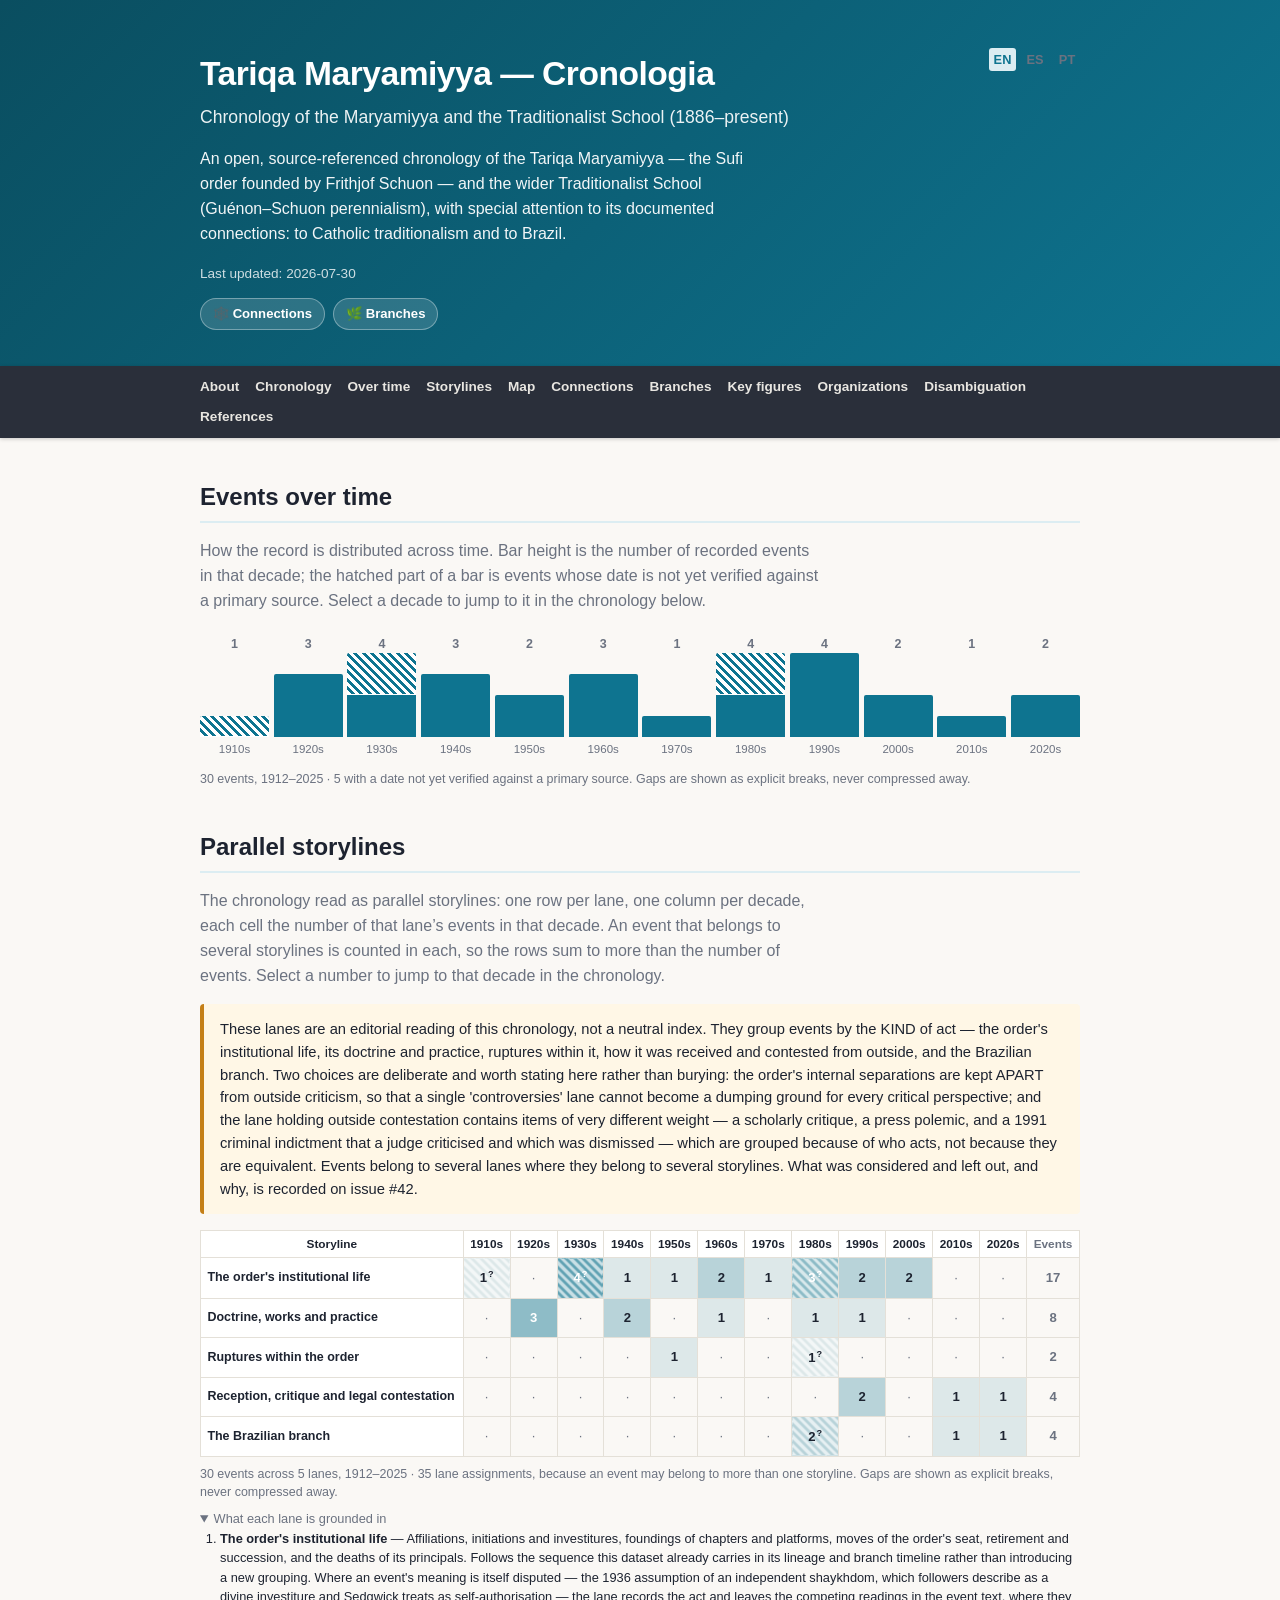
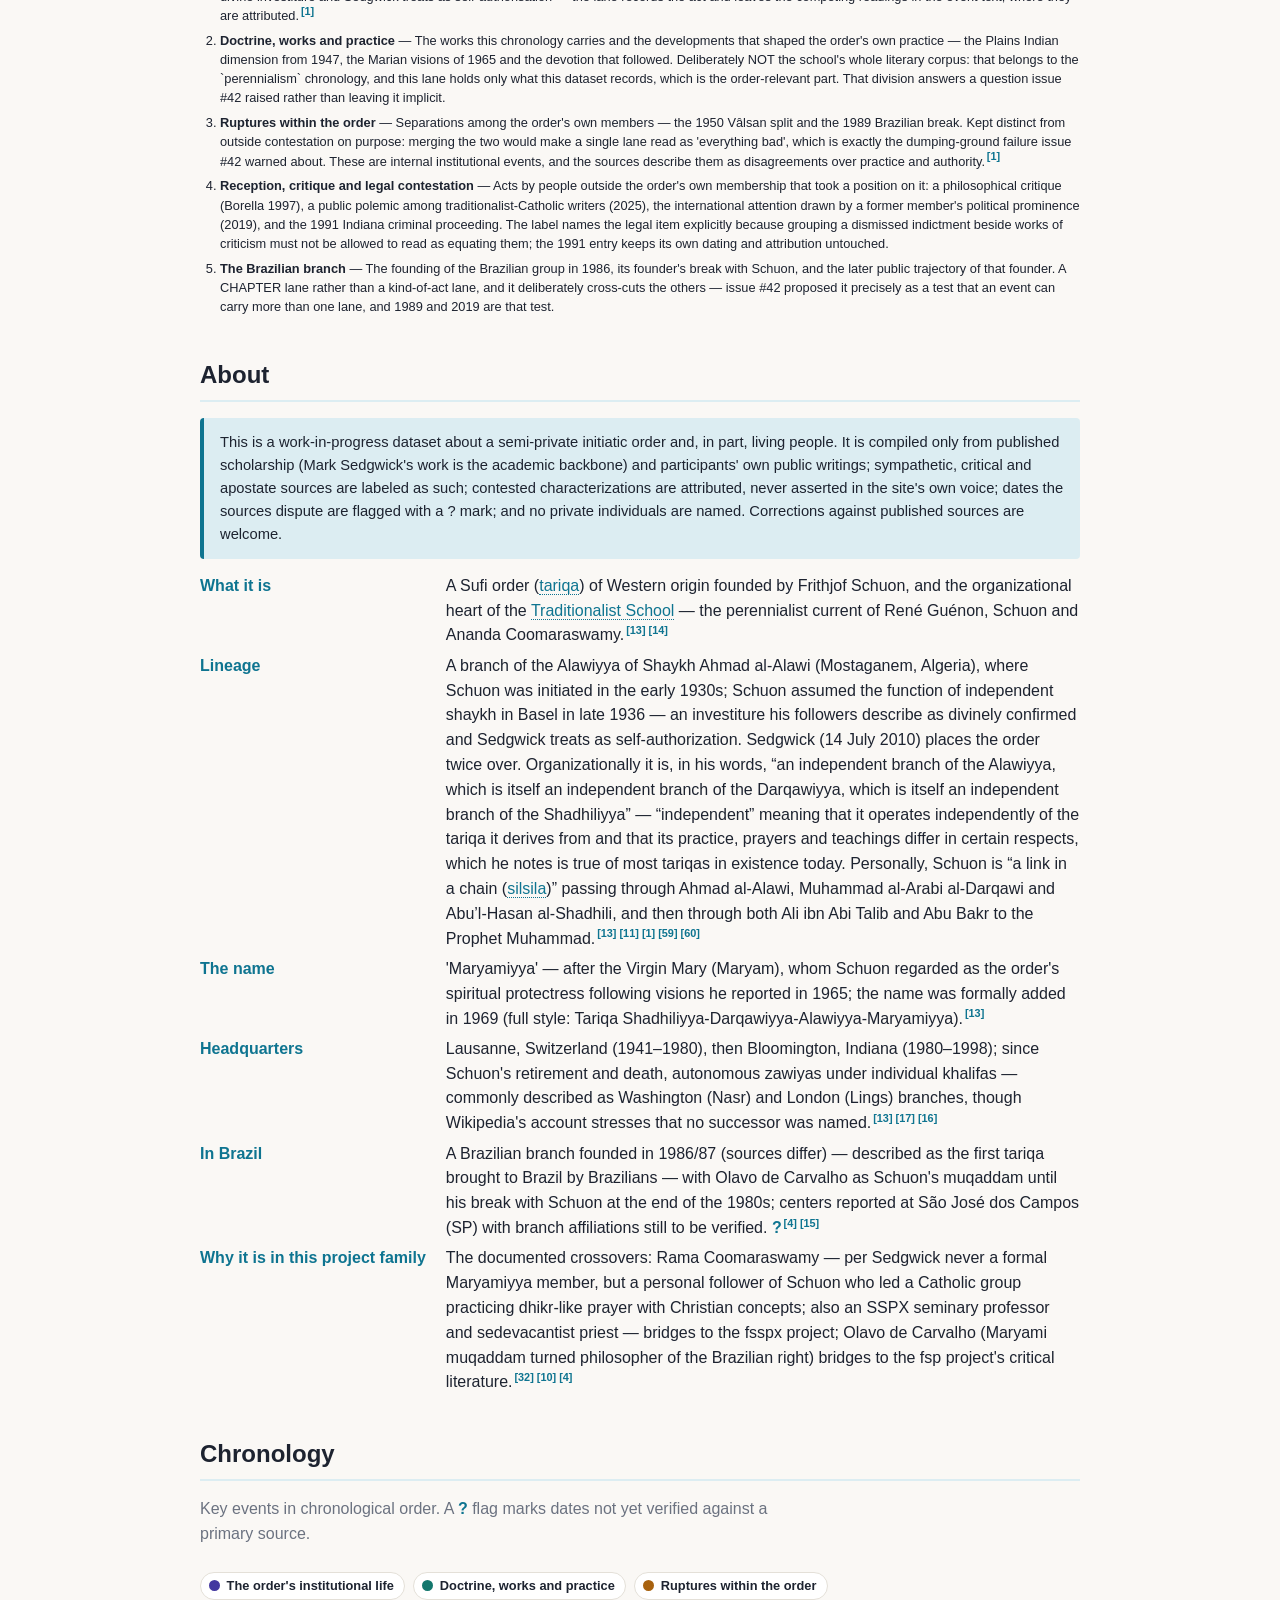
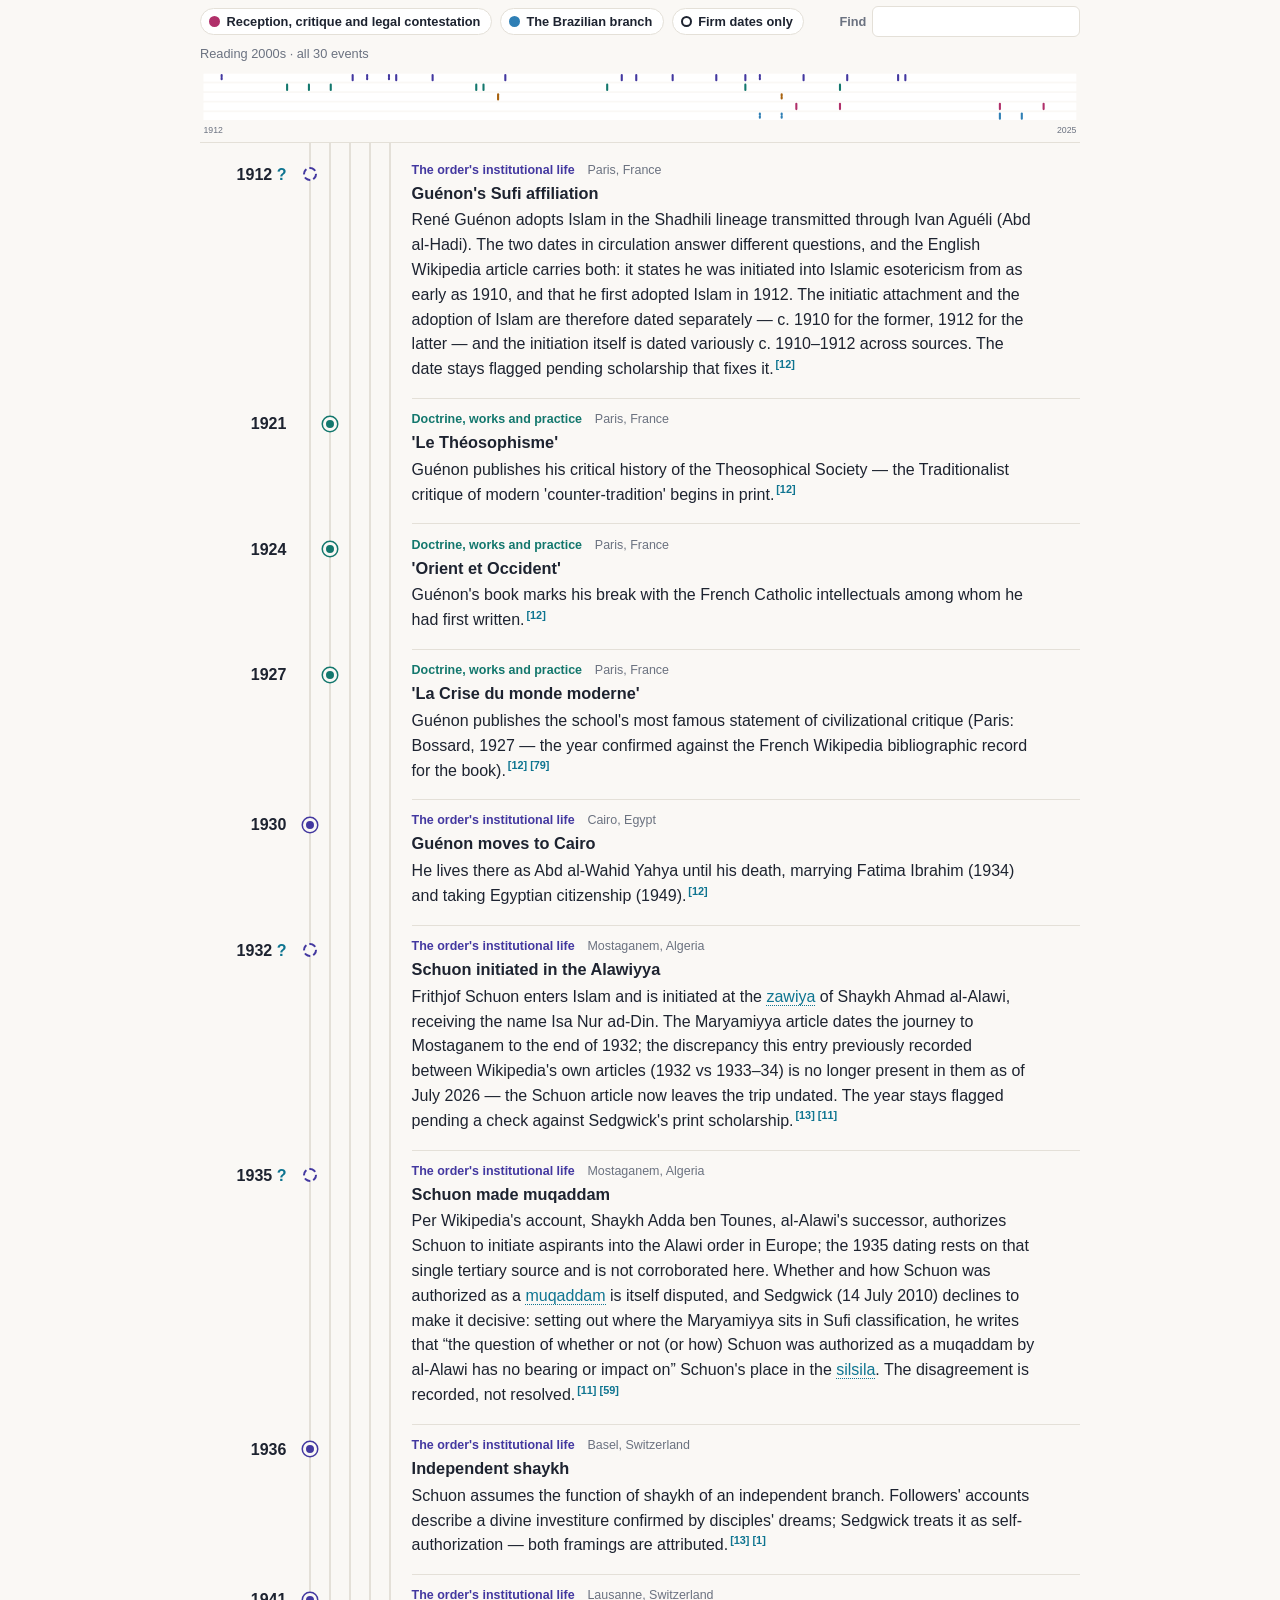
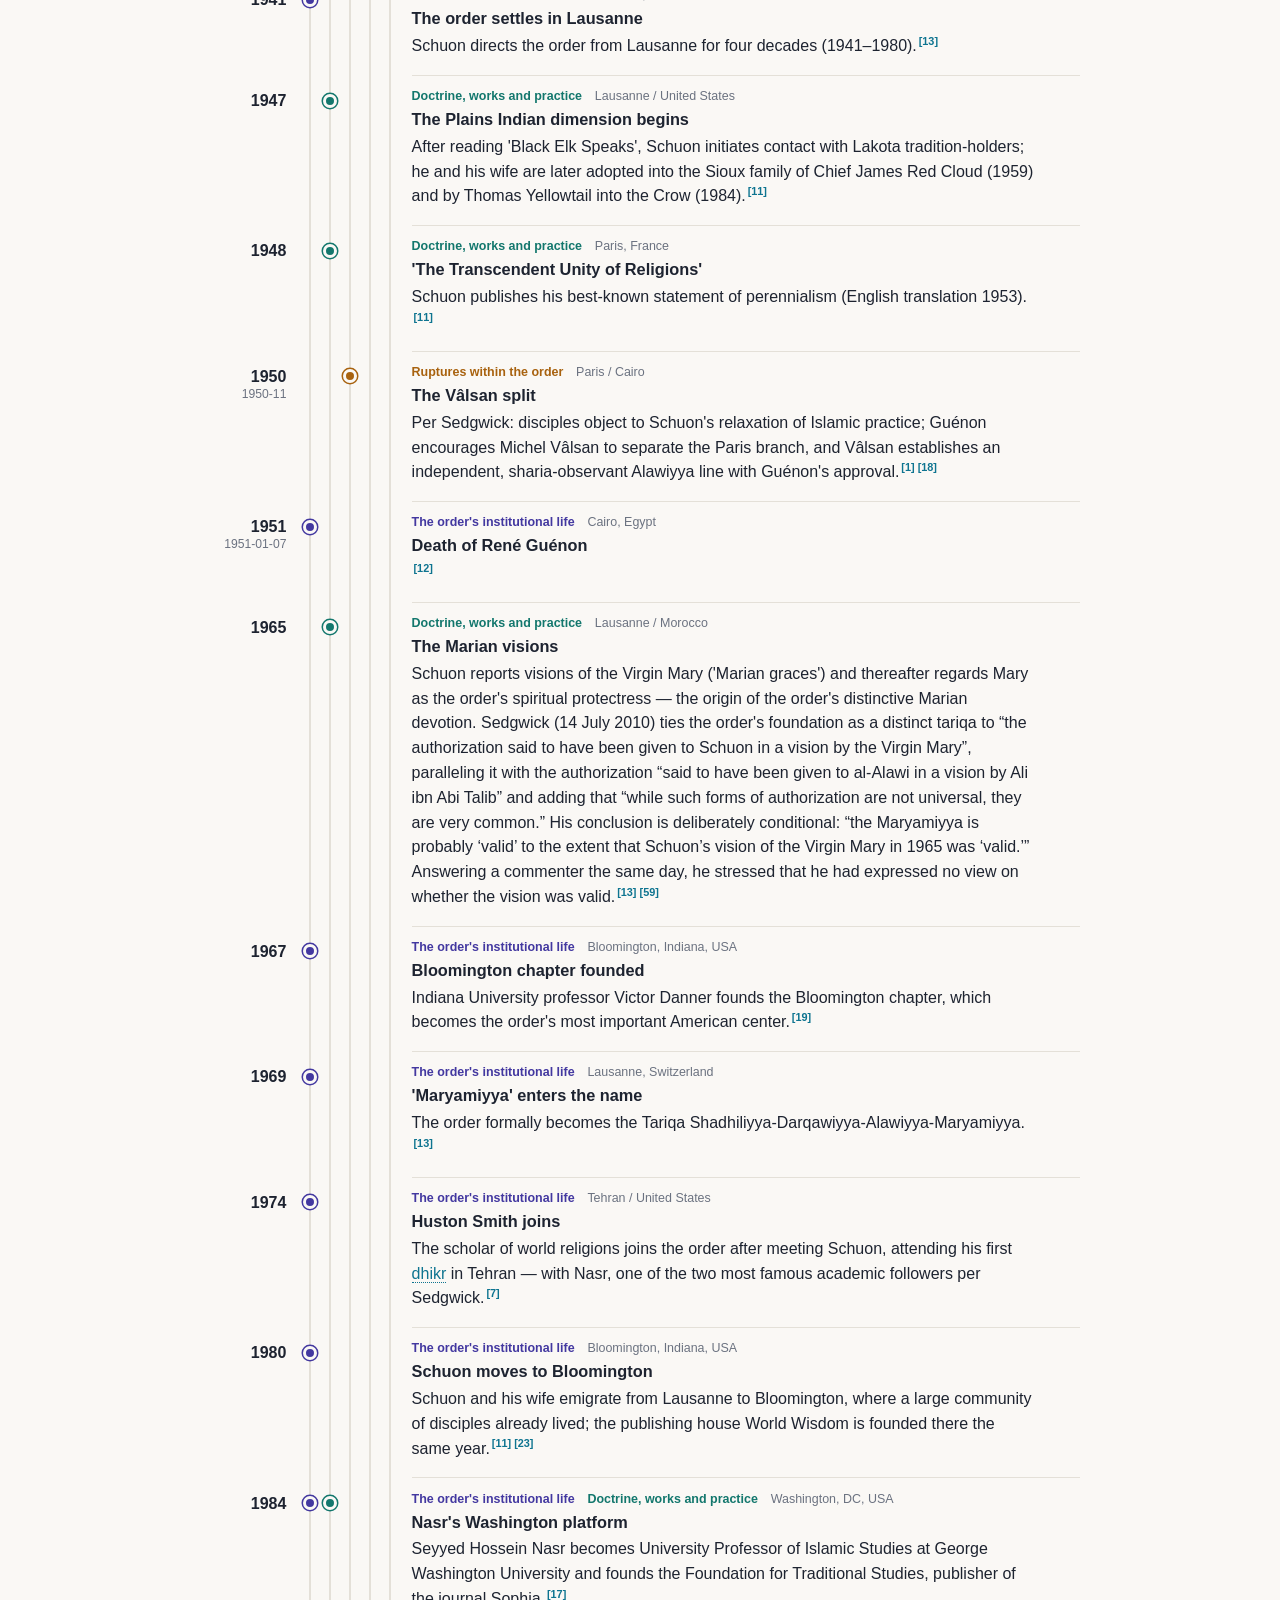
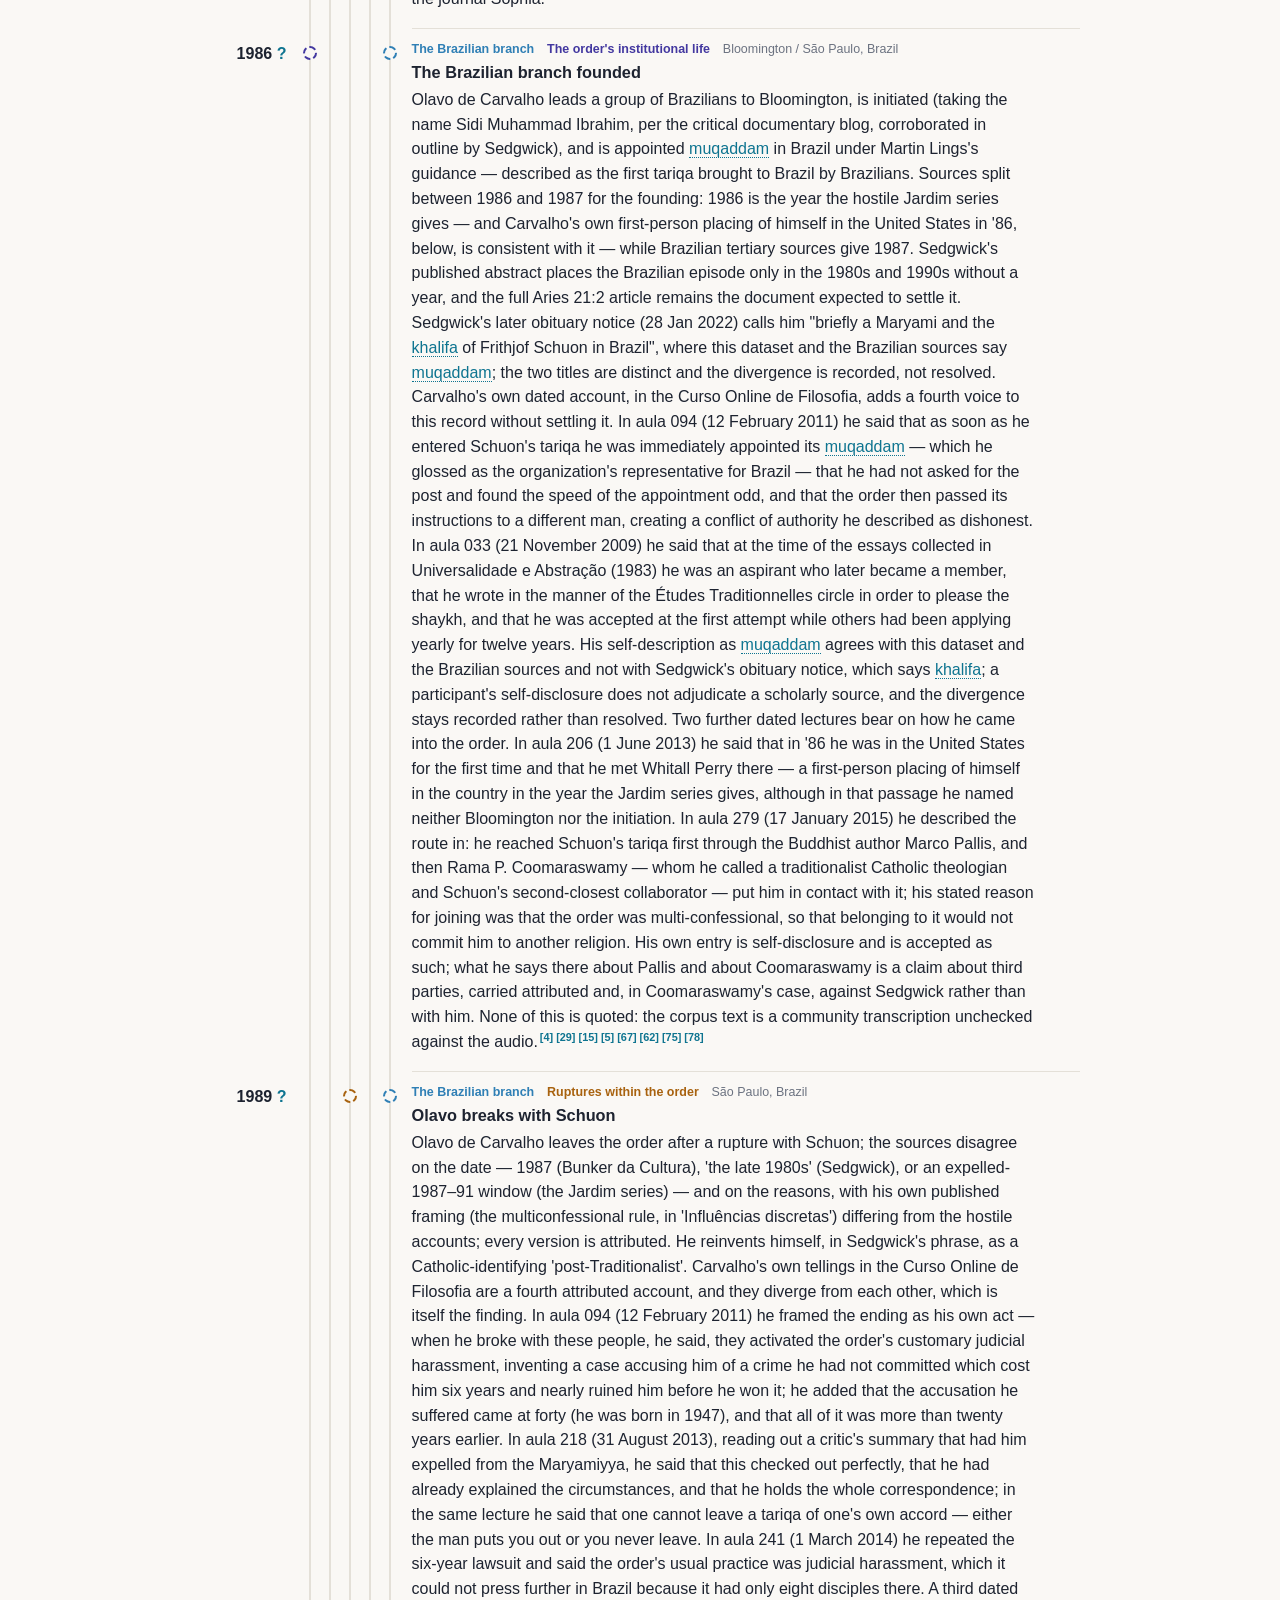
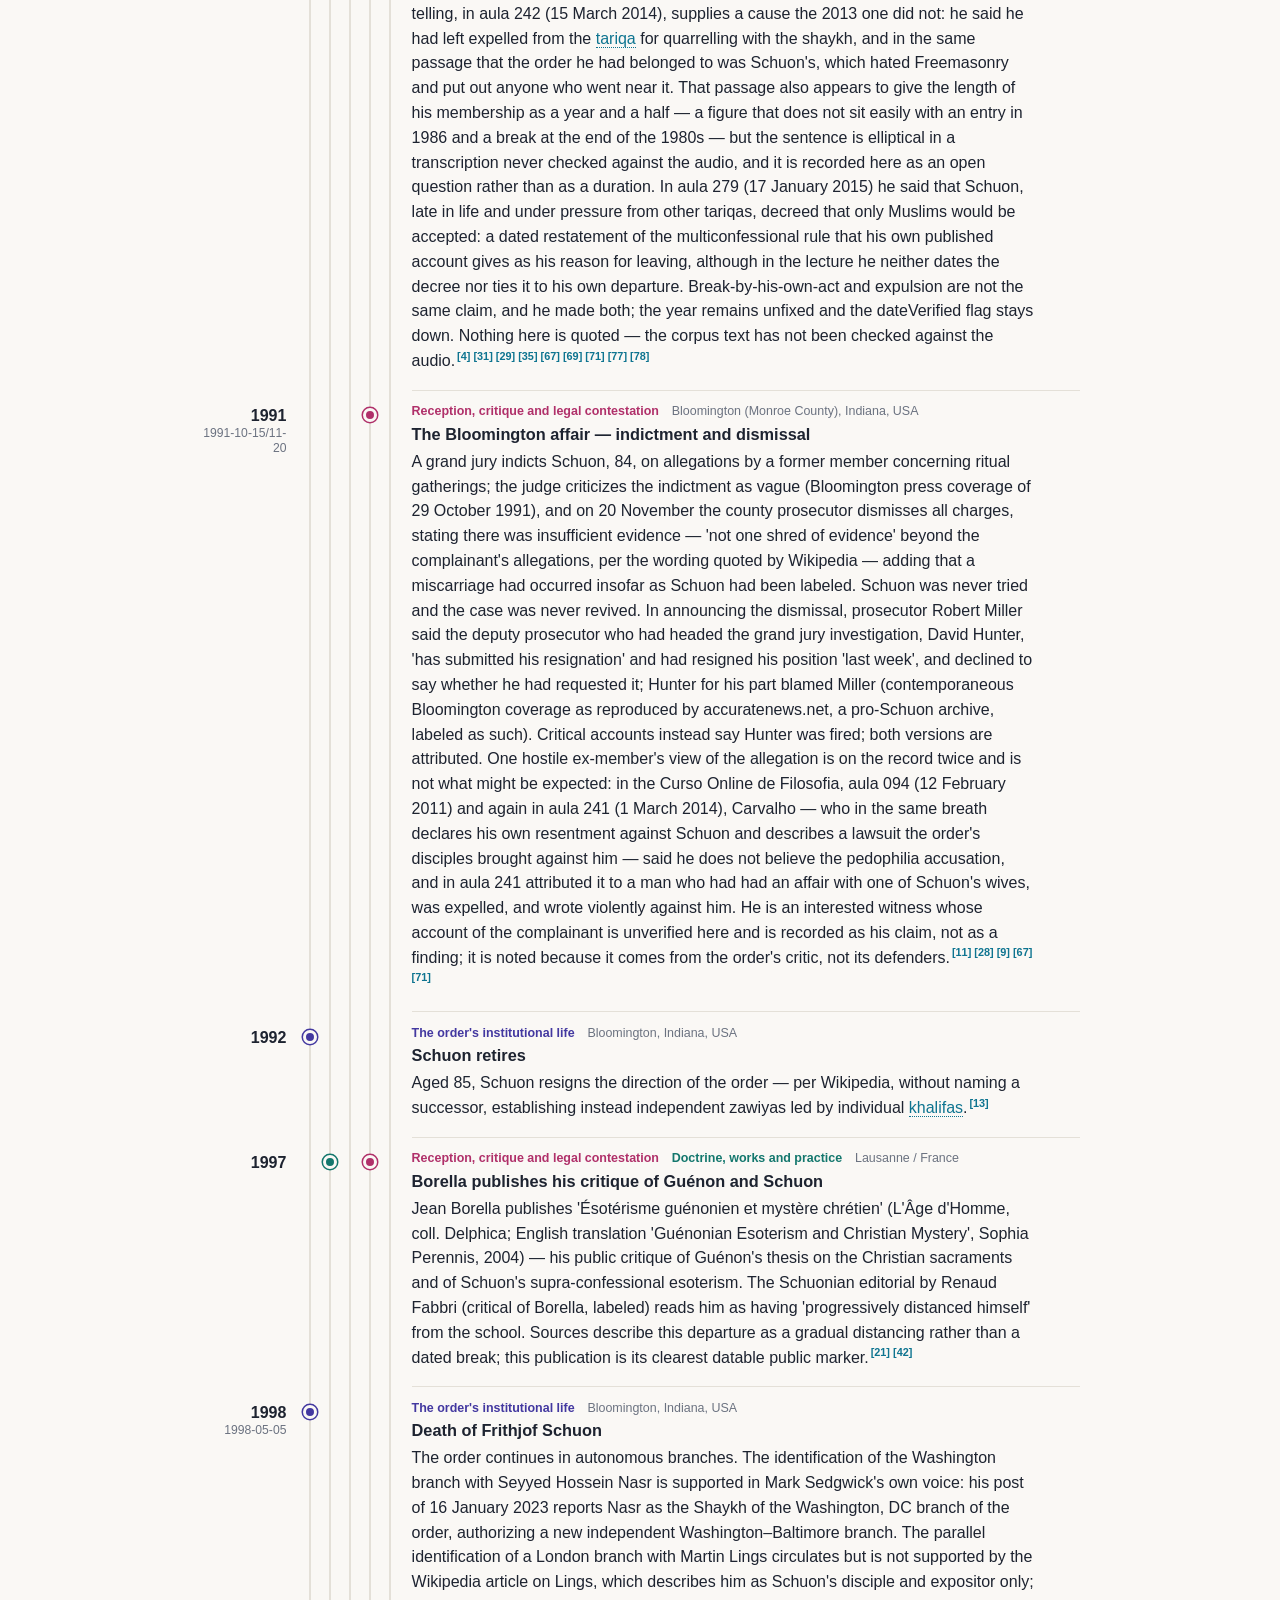
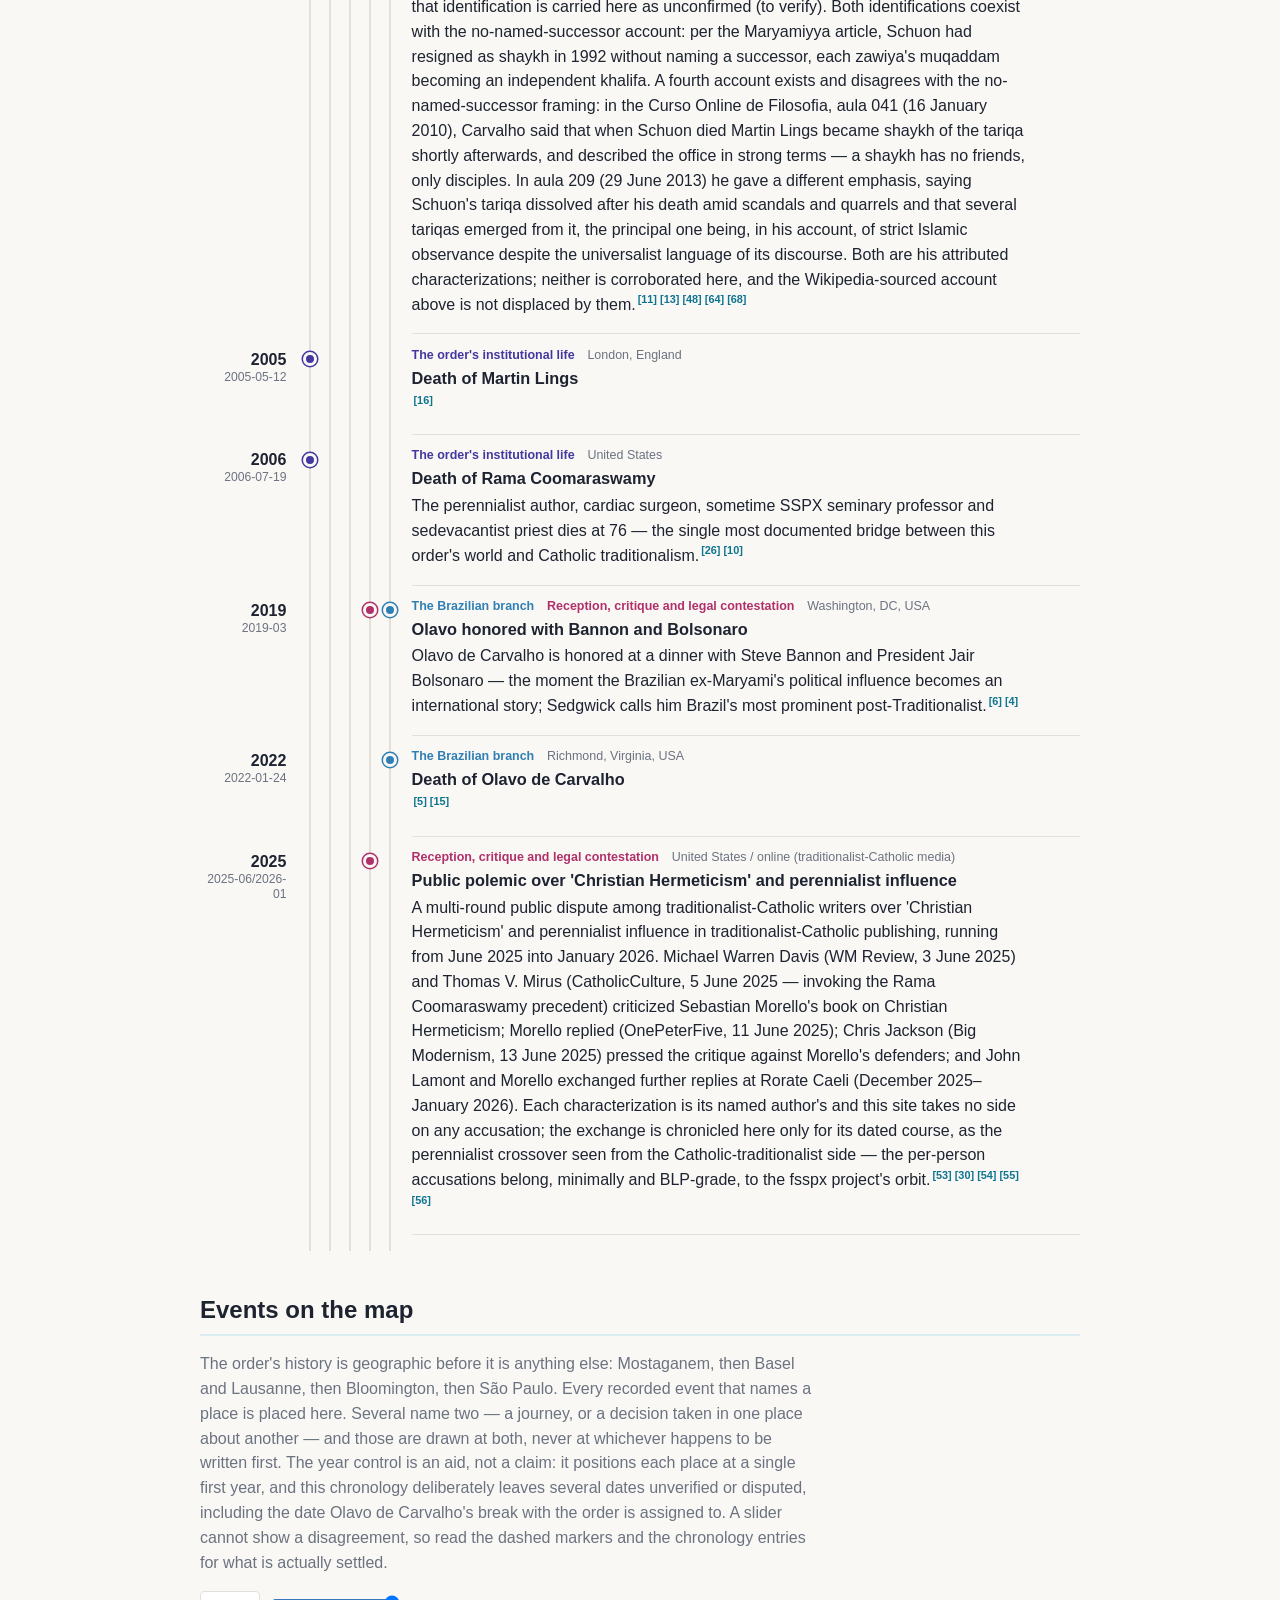
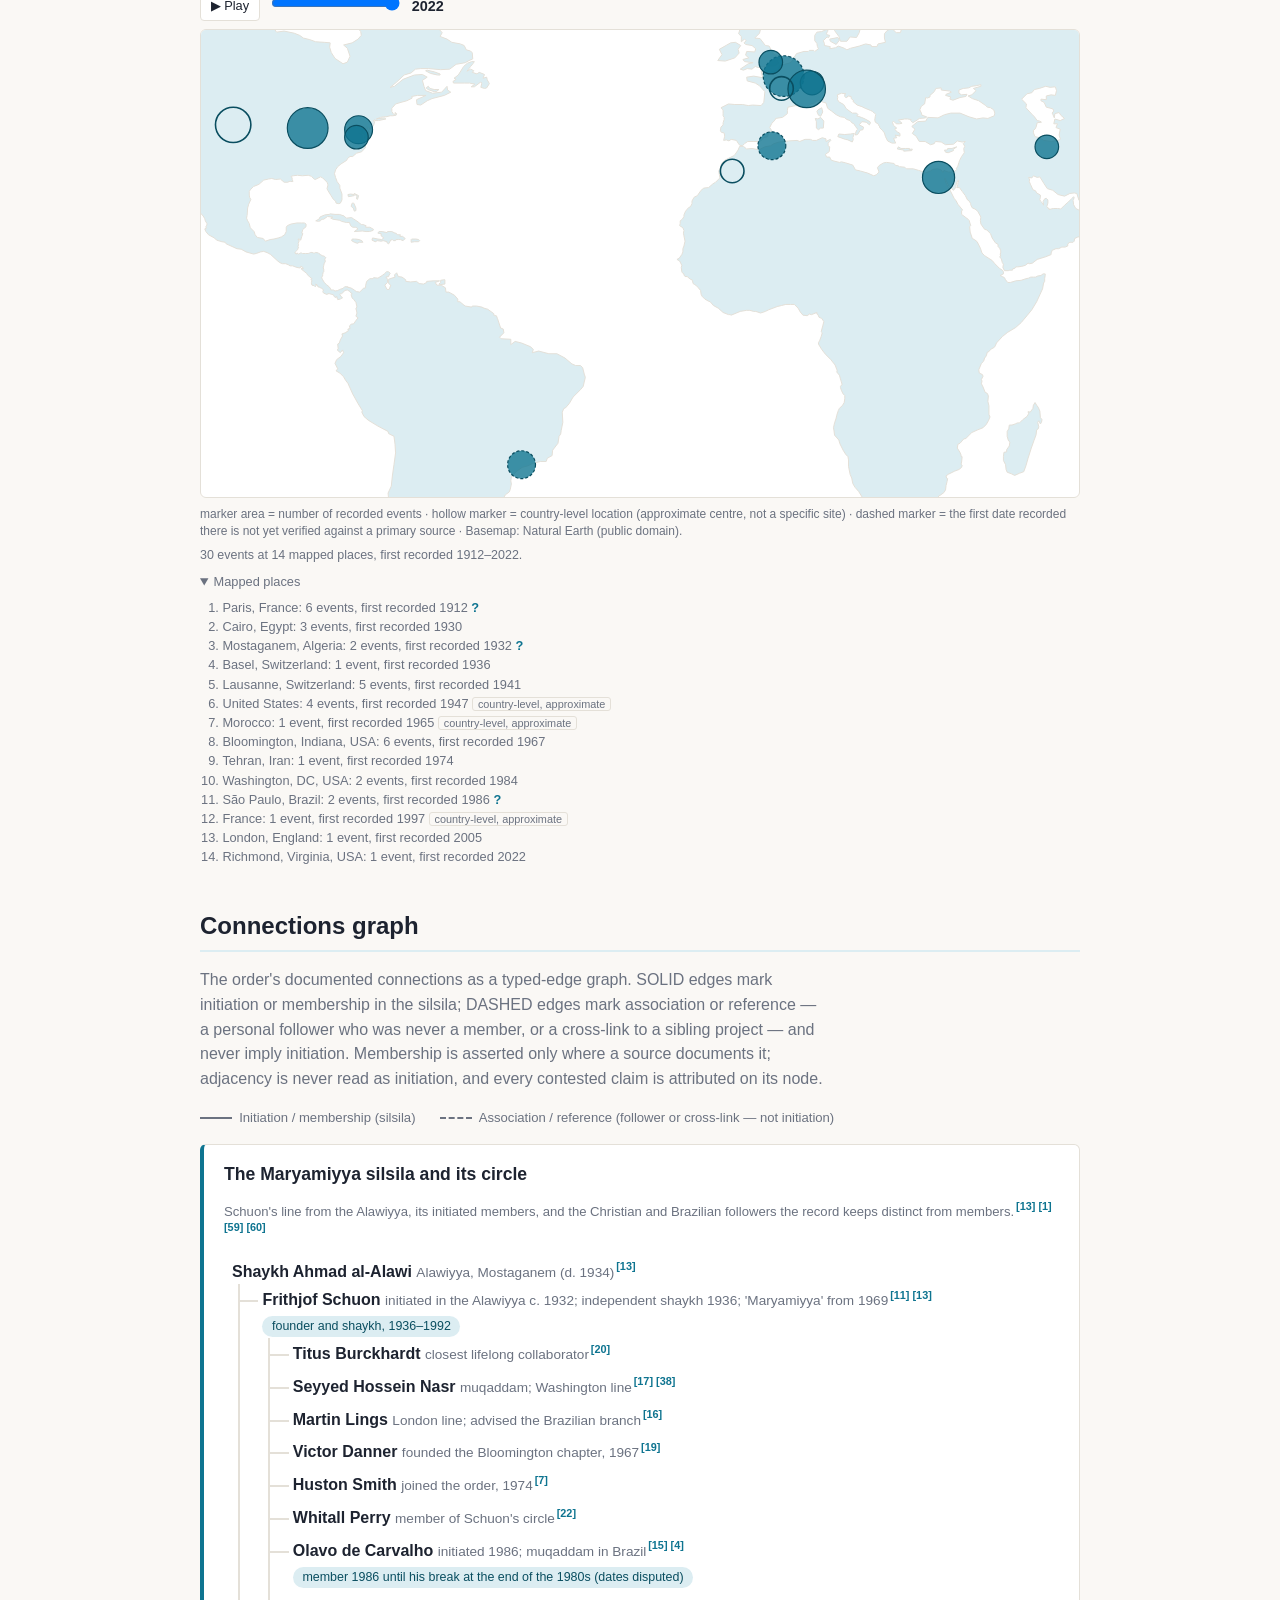
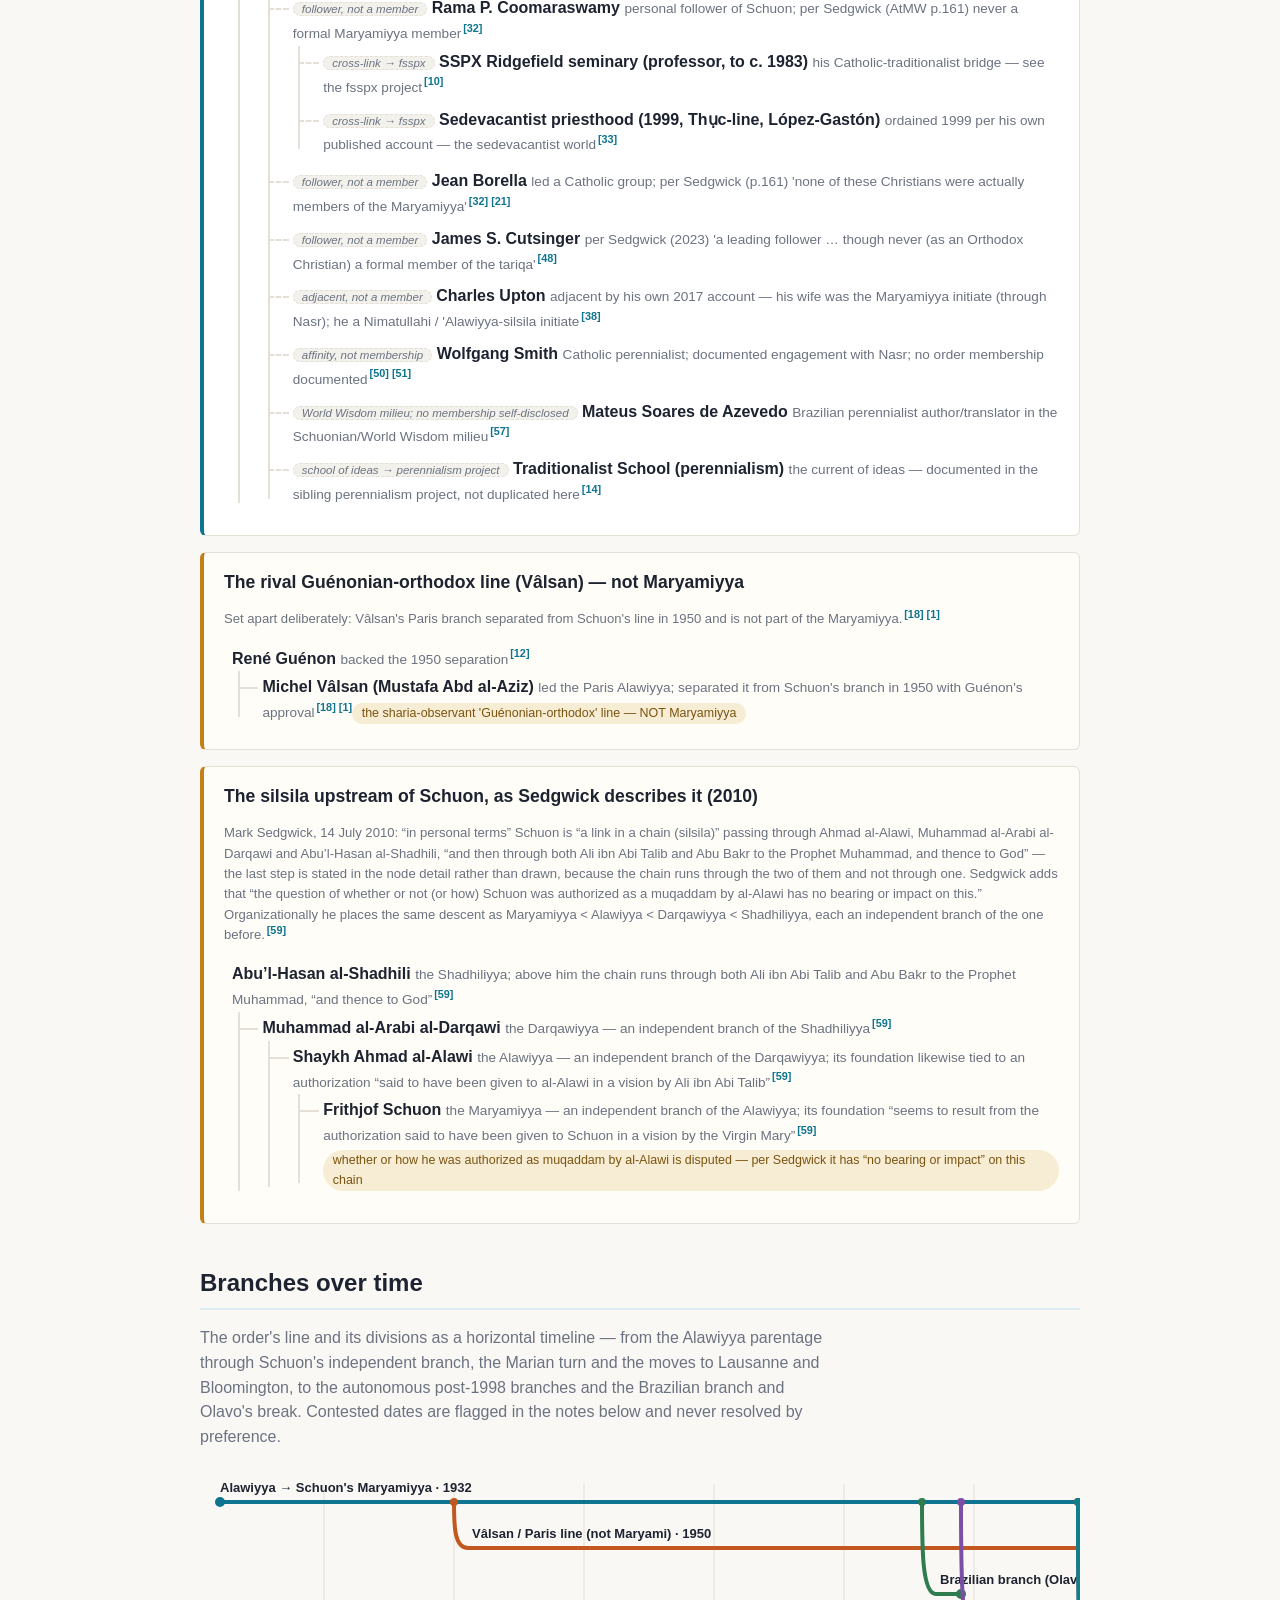
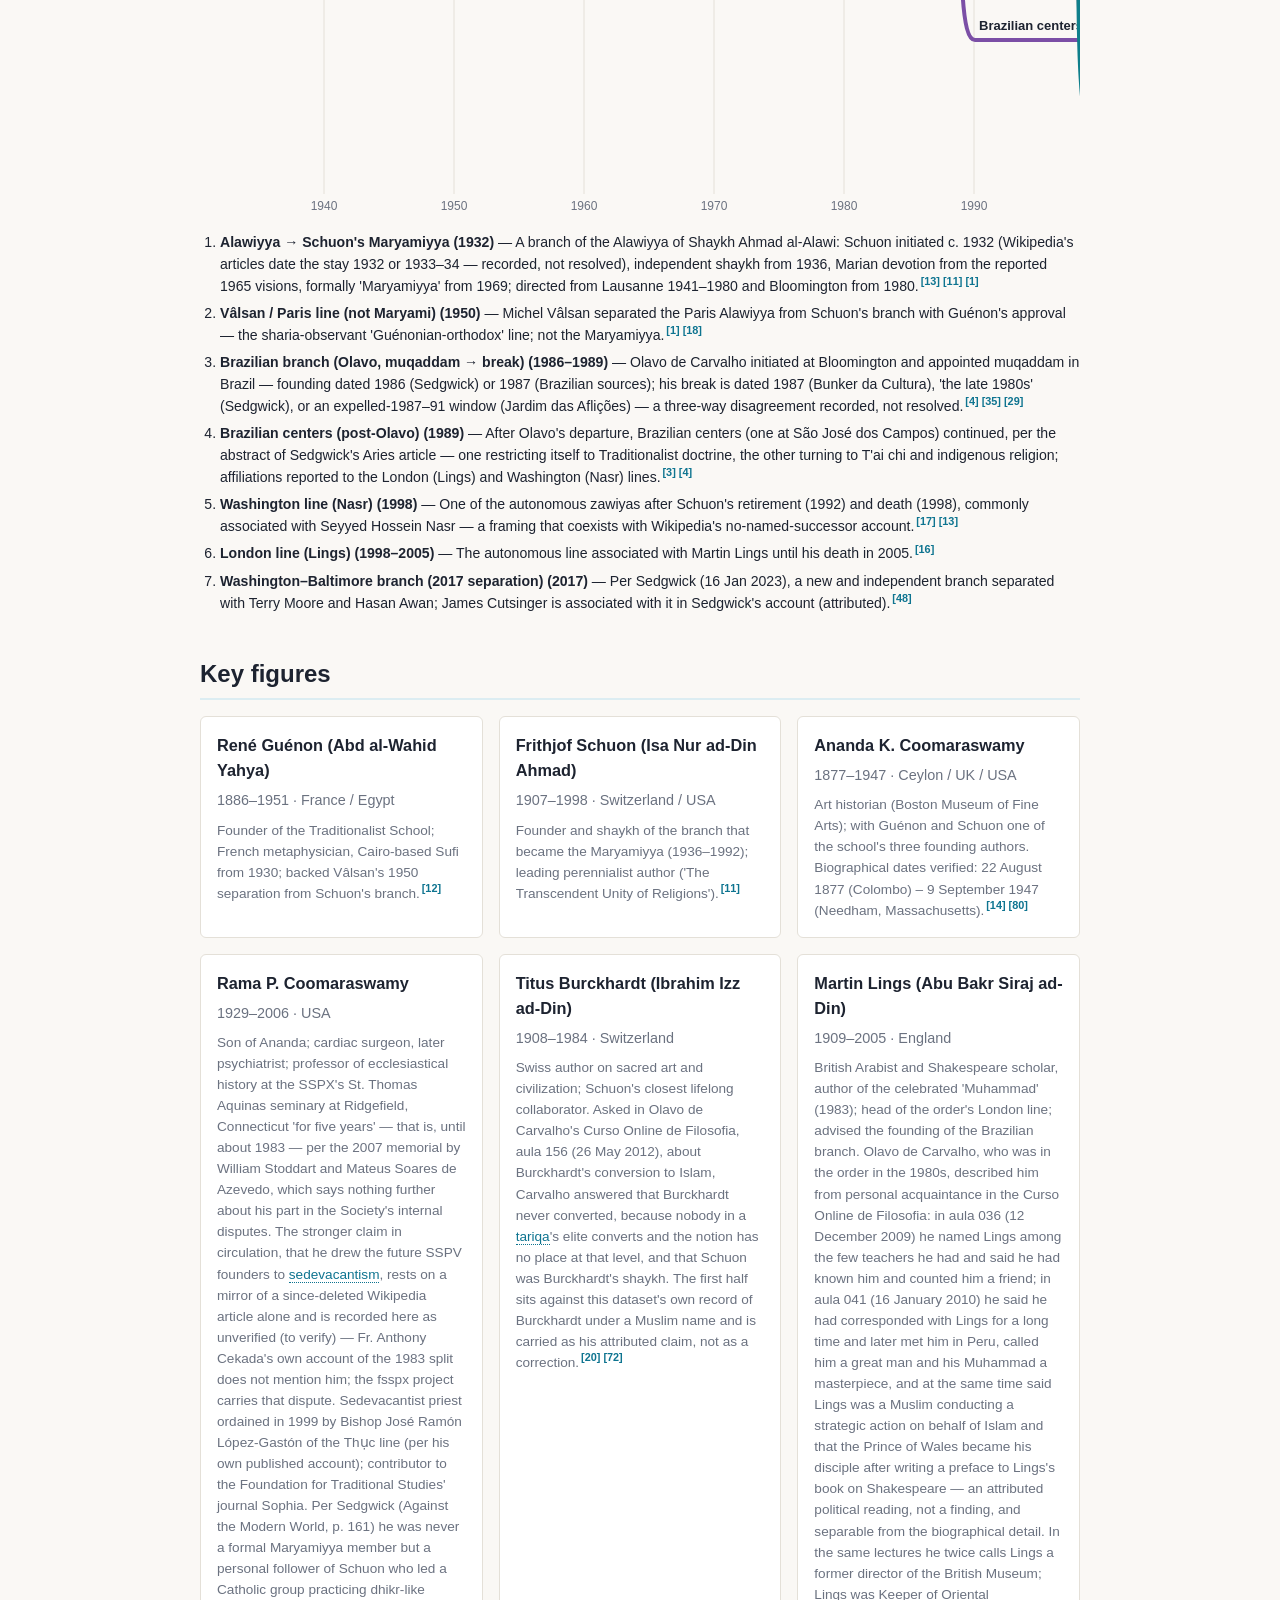
==== commit 5c998f2e: "Phone layout: nothing widens the page; river skips a year-only date From cronologia/core#112: - .viz" ====
--- a/docs/en/index.html
+++ b/docs/en/index.html
@@ -191,7 +191,7 @@
       </div>
       <ol class="rv-list" style="--lanes:5">
         <li class="rv-e rv-u" id="decade-1910" data-i="0" data-lanes="institutional" data-decade="1910s">
-          <div class="rv-year">1912<small>1912</small> <span class="flag" title="Date not yet verified against a primary source">?</span></div>
+          <div class="rv-year">1912 <span class="flag" title="Date not yet verified against a primary source">?</span></div>
           <div class="rv-node" aria-hidden="true"><i class="rv-l0" style="--k:0"></i></div>
           <div class="rv-card">
             <p class="rv-kick"><span class="rv-lane rv-l0">The order&#39;s institutional life</span><span>Paris, France</span></p>
@@ -200,7 +200,7 @@
           </div>
         </li>
         <li class="rv-e" id="decade-1920" data-i="1" data-lanes="doctrine" data-decade="1920s">
-          <div class="rv-year">1921<small>1921</small></div>
+          <div class="rv-year">1921</div>
           <div class="rv-node" aria-hidden="true"><i class="rv-l1" style="--k:1"></i></div>
           <div class="rv-card">
             <p class="rv-kick"><span class="rv-lane rv-l1">Doctrine, works and practice</span><span>Paris, France</span></p>
@@ -209,7 +209,7 @@
           </div>
         </li>
         <li class="rv-e" data-i="2" data-lanes="doctrine" data-decade="1920s">
-          <div class="rv-year">1924<small>1924</small></div>
+          <div class="rv-year">1924</div>
           <div class="rv-node" aria-hidden="true"><i class="rv-l1" style="--k:1"></i></div>
           <div class="rv-card">
             <p class="rv-kick"><span class="rv-lane rv-l1">Doctrine, works and practice</span><span>Paris, France</span></p>
@@ -218,7 +218,7 @@
           </div>
         </li>
         <li class="rv-e" data-i="3" data-lanes="doctrine" data-decade="1920s">
-          <div class="rv-year">1927<small>1927</small></div>
+          <div class="rv-year">1927</div>
           <div class="rv-node" aria-hidden="true"><i class="rv-l1" style="--k:1"></i></div>
           <div class="rv-card">
             <p class="rv-kick"><span class="rv-lane rv-l1">Doctrine, works and practice</span><span>Paris, France</span></p>
@@ -227,7 +227,7 @@
           </div>
         </li>
         <li class="rv-e" id="decade-1930" data-i="4" data-lanes="institutional" data-decade="1930s">
-          <div class="rv-year">1930<small>1930</small></div>
+          <div class="rv-year">1930</div>
           <div class="rv-node" aria-hidden="true"><i class="rv-l0" style="--k:0"></i></div>
           <div class="rv-card">
             <p class="rv-kick"><span class="rv-lane rv-l0">The order&#39;s institutional life</span><span>Cairo, Egypt</span></p>
@@ -236,7 +236,7 @@
           </div>
         </li>
         <li class="rv-e rv-u" data-i="5" data-lanes="institutional" data-decade="1930s">
-          <div class="rv-year">1932<small>1932</small> <span class="flag" title="Date not yet verified against a primary source">?</span></div>
+          <div class="rv-year">1932 <span class="flag" title="Date not yet verified against a primary source">?</span></div>
           <div class="rv-node" aria-hidden="true"><i class="rv-l0" style="--k:0"></i></div>
           <div class="rv-card">
             <p class="rv-kick"><span class="rv-lane rv-l0">The order&#39;s institutional life</span><span>Mostaganem, Algeria</span></p>
@@ -245,7 +245,7 @@
           </div>
         </li>
         <li class="rv-e rv-u" data-i="6" data-lanes="institutional" data-decade="1930s">
-          <div class="rv-year">1935<small>1935</small> <span class="flag" title="Date not yet verified against a primary source">?</span></div>
+          <div class="rv-year">1935 <span class="flag" title="Date not yet verified against a primary source">?</span></div>
           <div class="rv-node" aria-hidden="true"><i class="rv-l0" style="--k:0"></i></div>
           <div class="rv-card">
             <p class="rv-kick"><span class="rv-lane rv-l0">The order&#39;s institutional life</span><span>Mostaganem, Algeria</span></p>
@@ -254,7 +254,7 @@
           </div>
         </li>
         <li class="rv-e" data-i="7" data-lanes="institutional" data-decade="1930s">
-          <div class="rv-year">1936<small>1936</small></div>
+          <div class="rv-year">1936</div>
           <div class="rv-node" aria-hidden="true"><i class="rv-l0" style="--k:0"></i></div>
           <div class="rv-card">
             <p class="rv-kick"><span class="rv-lane rv-l0">The order&#39;s institutional life</span><span>Basel, Switzerland</span></p>
@@ -263,7 +263,7 @@
           </div>
         </li>
         <li class="rv-e" id="decade-1940" data-i="8" data-lanes="institutional" data-decade="1940s">
-          <div class="rv-year">1941<small>1941</small></div>
+          <div class="rv-year">1941</div>
           <div class="rv-node" aria-hidden="true"><i class="rv-l0" style="--k:0"></i></div>
           <div class="rv-card">
             <p class="rv-kick"><span class="rv-lane rv-l0">The order&#39;s institutional life</span><span>Lausanne, Switzerland</span></p>
@@ -272,7 +272,7 @@
           </div>
         </li>
         <li class="rv-e" data-i="9" data-lanes="doctrine" data-decade="1940s">
-          <div class="rv-year">1947<small>1947</small></div>
+          <div class="rv-year">1947</div>
           <div class="rv-node" aria-hidden="true"><i class="rv-l1" style="--k:1"></i></div>
           <div class="rv-card">
             <p class="rv-kick"><span class="rv-lane rv-l1">Doctrine, works and practice</span><span>Lausanne / United States</span></p>
@@ -281,7 +281,7 @@
           </div>
         </li>
         <li class="rv-e" data-i="10" data-lanes="doctrine" data-decade="1940s">
-          <div class="rv-year">1948<small>1948</small></div>
+          <div class="rv-year">1948</div>
           <div class="rv-node" aria-hidden="true"><i class="rv-l1" style="--k:1"></i></div>
           <div class="rv-card">
             <p class="rv-kick"><span class="rv-lane rv-l1">Doctrine, works and practice</span><span>Paris, France</span></p>
@@ -308,7 +308,7 @@
           </div>
         </li>
         <li class="rv-e" id="decade-1960" data-i="13" data-lanes="doctrine" data-decade="1960s">
-          <div class="rv-year">1965<small>1965</small></div>
+          <div class="rv-year">1965</div>
           <div class="rv-node" aria-hidden="true"><i class="rv-l1" style="--k:1"></i></div>
           <div class="rv-card">
             <p class="rv-kick"><span class="rv-lane rv-l1">Doctrine, works and practice</span><span>Lausanne / Morocco</span></p>
@@ -317,7 +317,7 @@
           </div>
         </li>
         <li class="rv-e" data-i="14" data-lanes="institutional" data-decade="1960s">
-          <div class="rv-year">1967<small>1967</small></div>
+          <div class="rv-year">1967</div>
           <div class="rv-node" aria-hidden="true"><i class="rv-l0" style="--k:0"></i></div>
           <div class="rv-card">
             <p class="rv-kick"><span class="rv-lane rv-l0">The order&#39;s institutional life</span><span>Bloomington, Indiana, USA</span></p>
@@ -326,7 +326,7 @@
           </div>
         </li>
         <li class="rv-e" data-i="15" data-lanes="institutional" data-decade="1960s">
-          <div class="rv-year">1969<small>1969</small></div>
+          <div class="rv-year">1969</div>
           <div class="rv-node" aria-hidden="true"><i class="rv-l0" style="--k:0"></i></div>
           <div class="rv-card">
             <p class="rv-kick"><span class="rv-lane rv-l0">The order&#39;s institutional life</span><span>Lausanne, Switzerland</span></p>
@@ -335,7 +335,7 @@
           </div>
         </li>
         <li class="rv-e" id="decade-1970" data-i="16" data-lanes="institutional" data-decade="1970s">
-          <div class="rv-year">1974<small>1974</small></div>
+          <div class="rv-year">1974</div>
           <div class="rv-node" aria-hidden="true"><i class="rv-l0" style="--k:0"></i></div>
           <div class="rv-card">
             <p class="rv-kick"><span class="rv-lane rv-l0">The order&#39;s institutional life</span><span>Tehran / United States</span></p>
@@ -344,7 +344,7 @@
           </div>
         </li>
         <li class="rv-e" id="decade-1980" data-i="17" data-lanes="institutional" data-decade="1980s">
-          <div class="rv-year">1980<small>1980</small></div>
+          <div class="rv-year">1980</div>
           <div class="rv-node" aria-hidden="true"><i class="rv-l0" style="--k:0"></i></div>
           <div class="rv-card">
             <p class="rv-kick"><span class="rv-lane rv-l0">The order&#39;s institutional life</span><span>Bloomington, Indiana, USA</span></p>
@@ -353,7 +353,7 @@
           </div>
         </li>
         <li class="rv-e" data-i="18" data-lanes="institutional doctrine" data-decade="1980s">
-          <div class="rv-year">1984<small>1984</small></div>
+          <div class="rv-year">1984</div>
           <div class="rv-node" aria-hidden="true"><i class="rv-l0" style="--k:0"></i><i class="rv-l1" style="--k:1"></i></div>
           <div class="rv-card">
             <p class="rv-kick"><span class="rv-lane rv-l0">The order&#39;s institutional life</span><span class="rv-lane rv-l1">Doctrine, works and practice</span><span>Washington, DC, USA</span></p>
@@ -362,7 +362,7 @@
           </div>
         </li>
         <li class="rv-e rv-u" data-i="19" data-lanes="brazil institutional" data-decade="1980s">
-          <div class="rv-year">1986<small>1986</small> <span class="flag" title="Date not yet verified against a primary source">?</span></div>
+          <div class="rv-year">1986 <span class="flag" title="Date not yet verified against a primary source">?</span></div>
           <div class="rv-node" aria-hidden="true"><i class="rv-l4" style="--k:4"></i><i class="rv-l0" style="--k:0"></i></div>
           <div class="rv-card">
             <p class="rv-kick"><span class="rv-lane rv-l4">The Brazilian branch</span><span class="rv-lane rv-l0">The order&#39;s institutional life</span><span>Bloomington / São Paulo, Brazil</span></p>
@@ -371,7 +371,7 @@
           </div>
         </li>
         <li class="rv-e rv-u" data-i="20" data-lanes="brazil ruptures" data-decade="1980s">
-          <div class="rv-year">1989<small>1989</small> <span class="flag" title="Date not yet verified against a primary source">?</span></div>
+          <div class="rv-year">1989 <span class="flag" title="Date not yet verified against a primary source">?</span></div>
           <div class="rv-node" aria-hidden="true"><i class="rv-l4" style="--k:4"></i><i class="rv-l2" style="--k:2"></i></div>
           <div class="rv-card">
             <p class="rv-kick"><span class="rv-lane rv-l4">The Brazilian branch</span><span class="rv-lane rv-l2">Ruptures within the order</span><span>São Paulo, Brazil</span></p>
@@ -389,7 +389,7 @@
           </div>
         </li>
         <li class="rv-e" data-i="22" data-lanes="institutional" data-decade="1990s">
-          <div class="rv-year">1992<small>1992</small></div>
+          <div class="rv-year">1992</div>
           <div class="rv-node" aria-hidden="true"><i class="rv-l0" style="--k:0"></i></div>
           <div class="rv-card">
             <p class="rv-kick"><span class="rv-lane rv-l0">The order&#39;s institutional life</span><span>Bloomington, Indiana, USA</span></p>
@@ -398,7 +398,7 @@
           </div>
         </li>
         <li class="rv-e" data-i="23" data-lanes="reception doctrine" data-decade="1990s">
-          <div class="rv-year">1997<small>1997</small></div>
+          <div class="rv-year">1997</div>
           <div class="rv-node" aria-hidden="true"><i class="rv-l3" style="--k:3"></i><i class="rv-l1" style="--k:1"></i></div>
           <div class="rv-card">
             <p class="rv-kick"><span class="rv-lane rv-l3">Reception, critique and legal contestation</span><span class="rv-lane rv-l1">Doctrine, works and practice</span><span>Lausanne / France</span></p>
--- a/docs/styles.css
+++ b/docs/styles.css
@@ -72,7 +72,7 @@
 .facts dd { margin: 0; }
 
 /* Chronology table */
-.table-scroll { overflow-x: auto; }
+.table-scroll { position: relative; overflow-x: auto; }
 table.meetings { width: 100%; border-collapse: collapse; font-size: .92rem; background: var(--surface); }
 table.meetings th, table.meetings td { text-align: left; padding: .55rem .65rem; border-bottom: 1px solid var(--line); vertical-align: top; }
 table.meetings thead th { background: #2a2f3a; color: #fff; position: sticky; top: 0; }
@@ -143,6 +143,9 @@
    dashed connector = indirect reference/association, NOT lineage */
 ul.tree ul li.tree-edge-indirect::before { border-top-style: dashed; }
 .tree-edge-label { font-size: .72rem; font-style: italic; color: var(--muted); background: #f3f1ec; border: 1px dashed var(--line); border-radius: 999px; padding: 0 .5rem; white-space: nowrap; }
+/* A long relation label ("afinidade contestada — Sedgwick afirma, …") cannot
+   stay on one line on a phone: it widened the page. Let it wrap there. */
+@media (max-width: 640px) { .tree-edge-label { white-space: normal; border-radius: .6rem; } }
 .lineage-legend { display: flex; flex-wrap: wrap; gap: .5rem 1.5rem; margin: .75rem 0 .25rem; font-size: .82rem; color: var(--muted); }
 .legend-item { display: inline-flex; align-items: center; gap: .45rem; }
 .legend-swatch { display: inline-block; width: 2rem; height: 0; border-top: 2px solid var(--muted); }
@@ -151,7 +154,7 @@
 /* Branch timeline ("subway diagram"; rendered only when the data declares
    `branchTimeline`). The SVG keeps its natural size inside a horizontal
    scroll container on small screens; print scales it to the page. */
-.viz-scroll { overflow-x: auto; -webkit-overflow-scrolling: touch; }
+.viz-scroll { position: relative; overflow-x: auto; -webkit-overflow-scrolling: touch; }
 figure.branch-timeline { margin: 1rem 0 0; }
 .branch-timeline-svg { display: block; }
 .branch-timeline-svg text { font-family: inherit; }
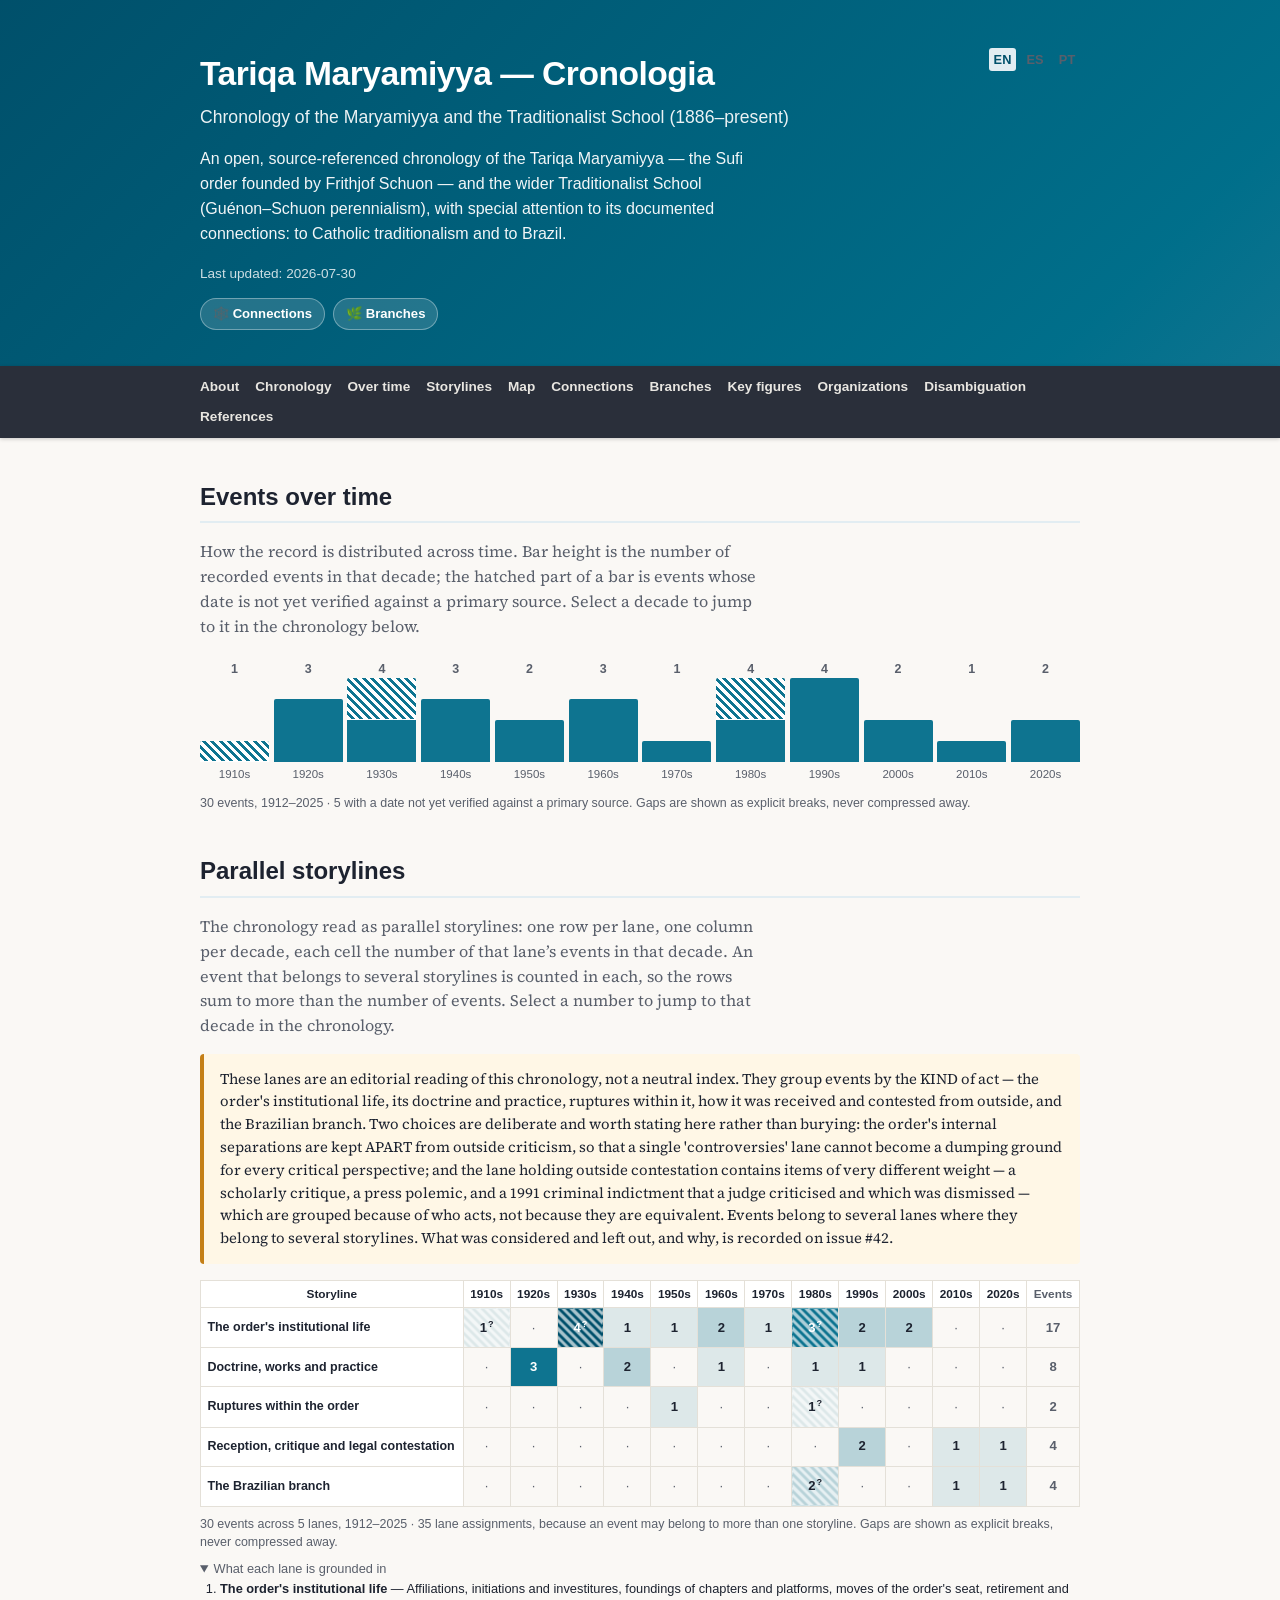
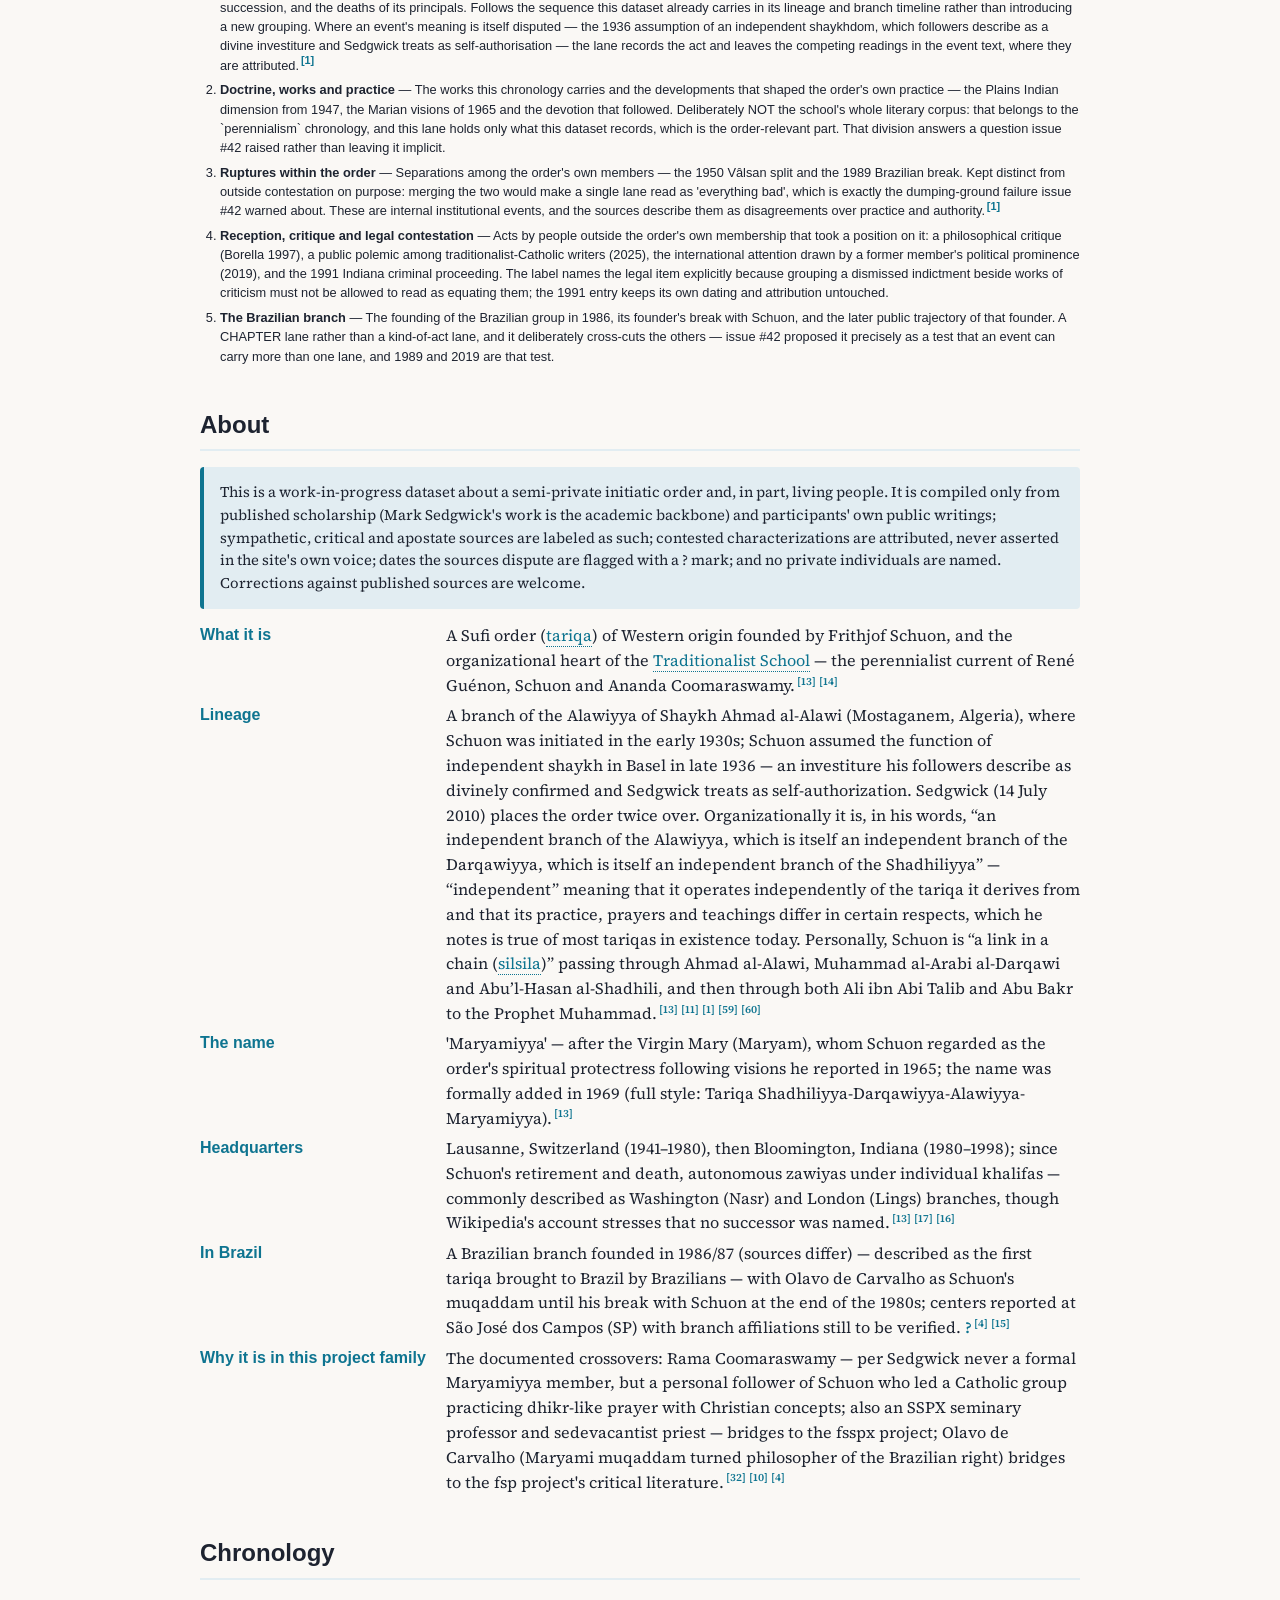
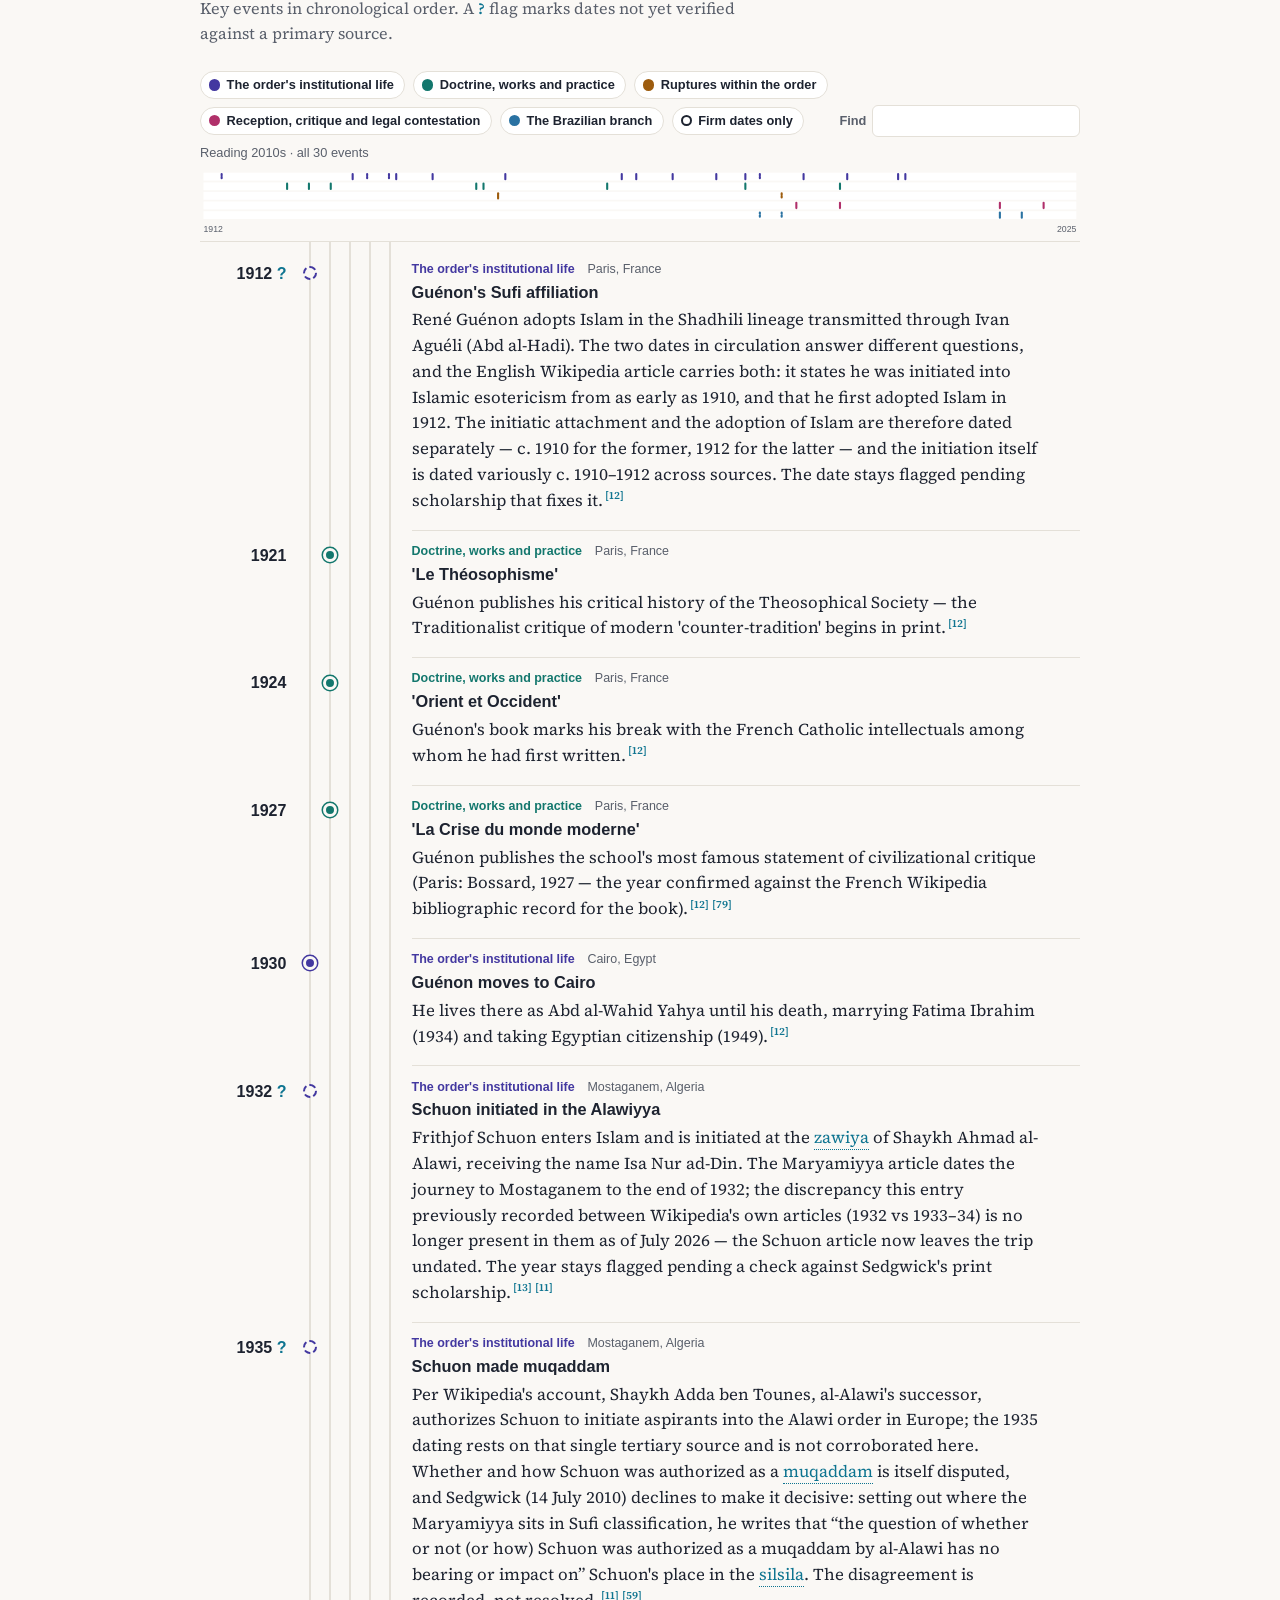
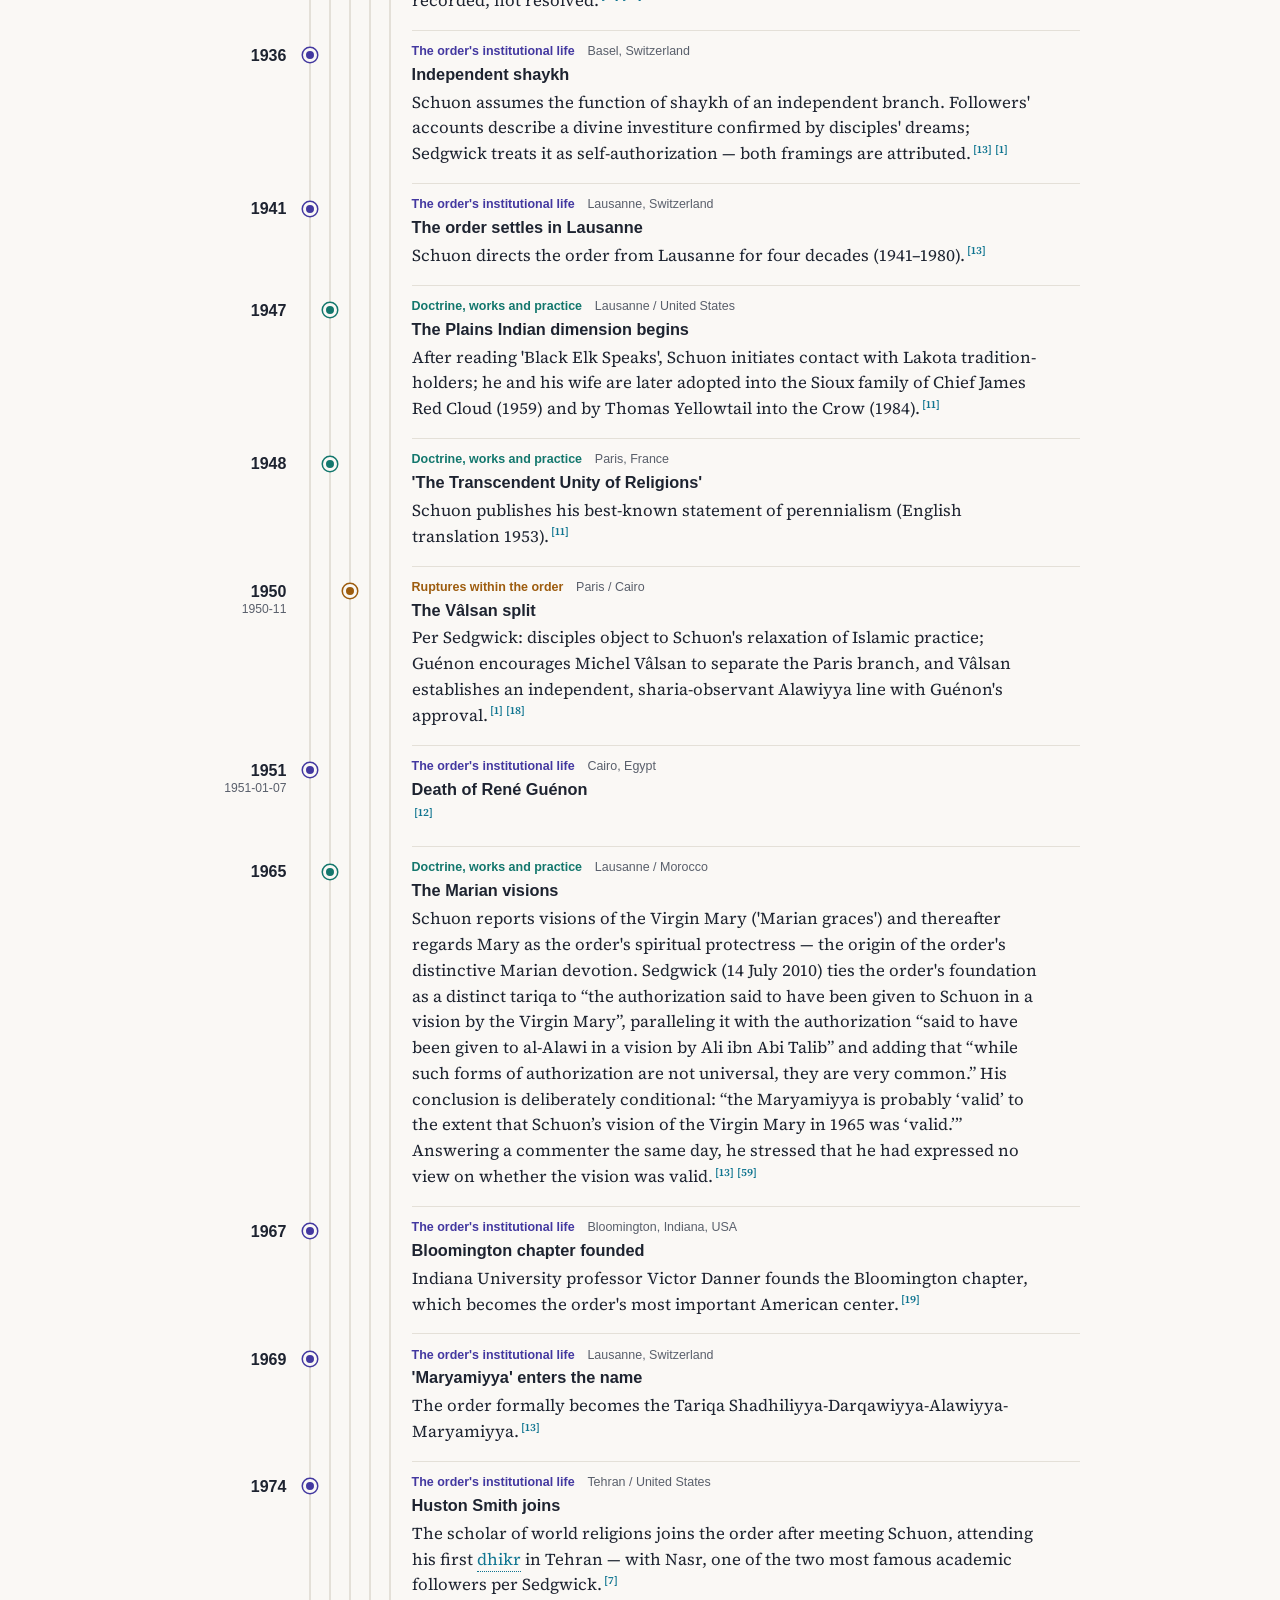
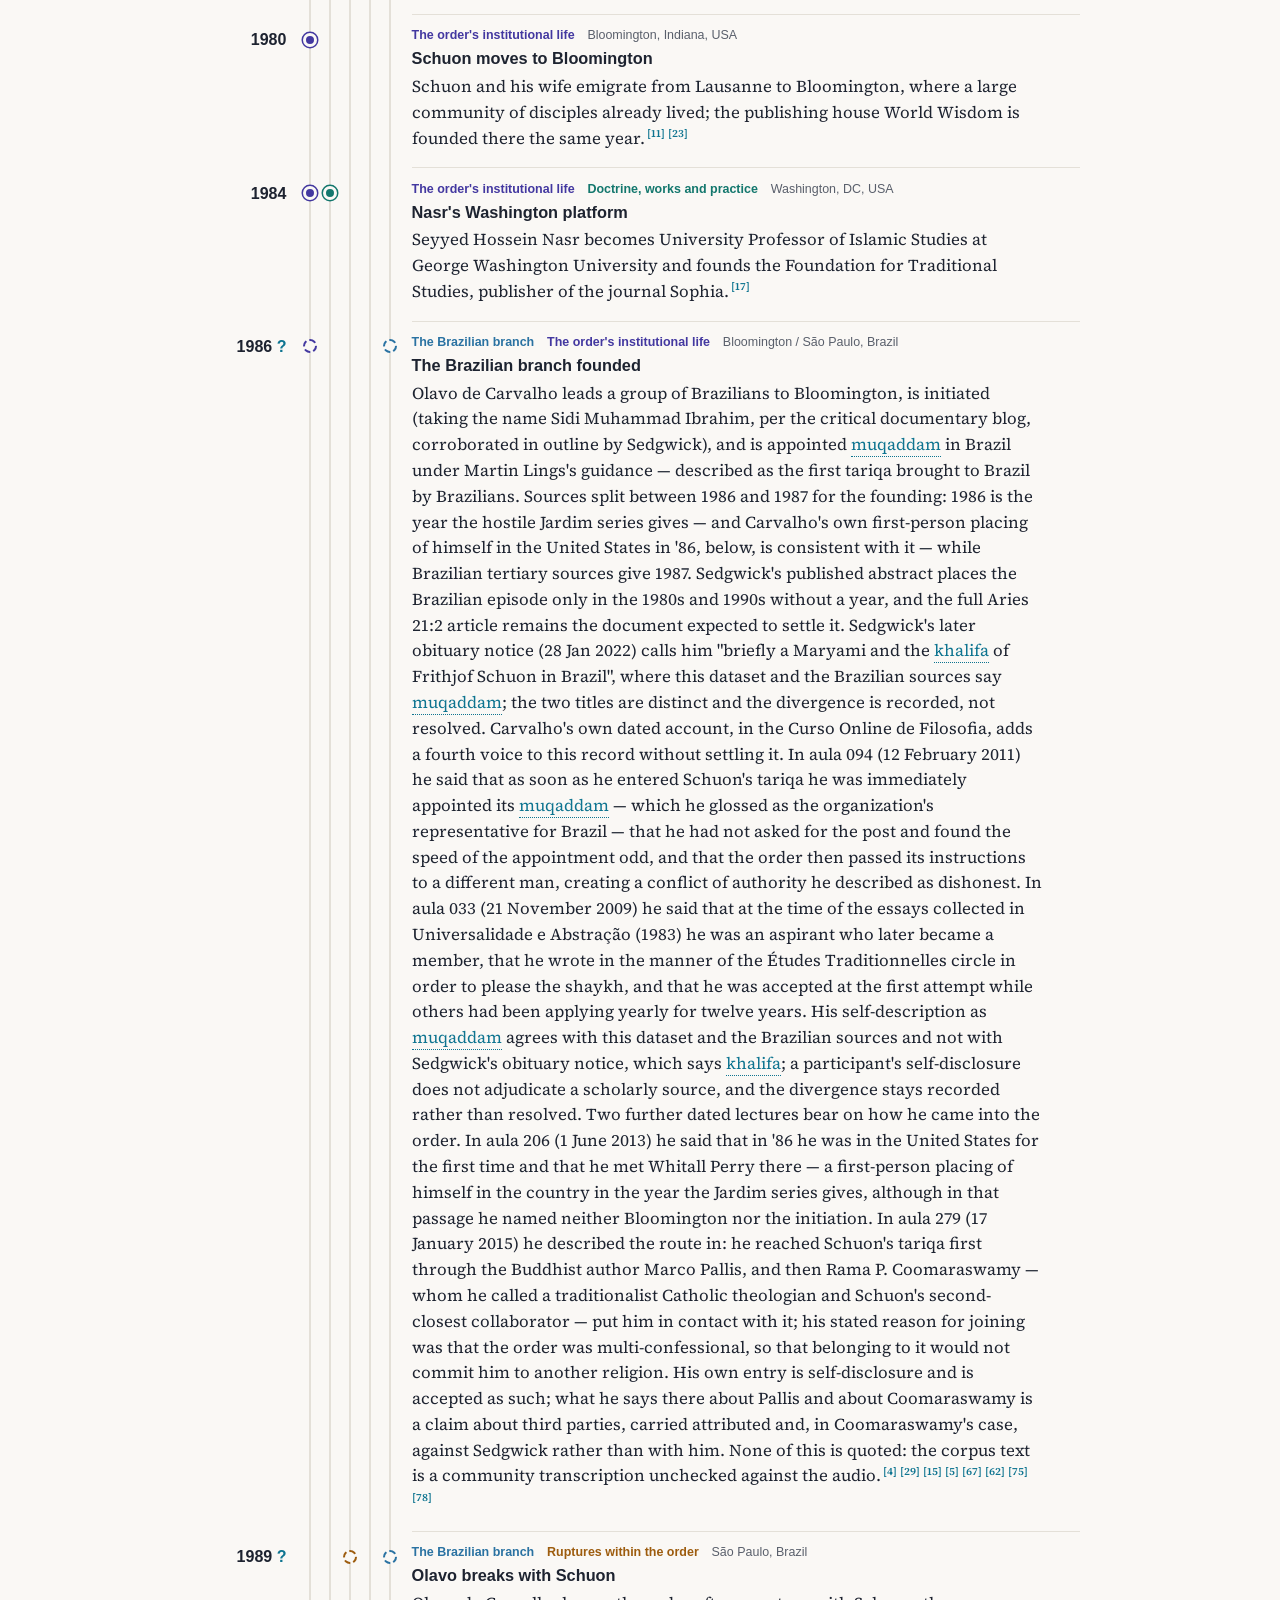
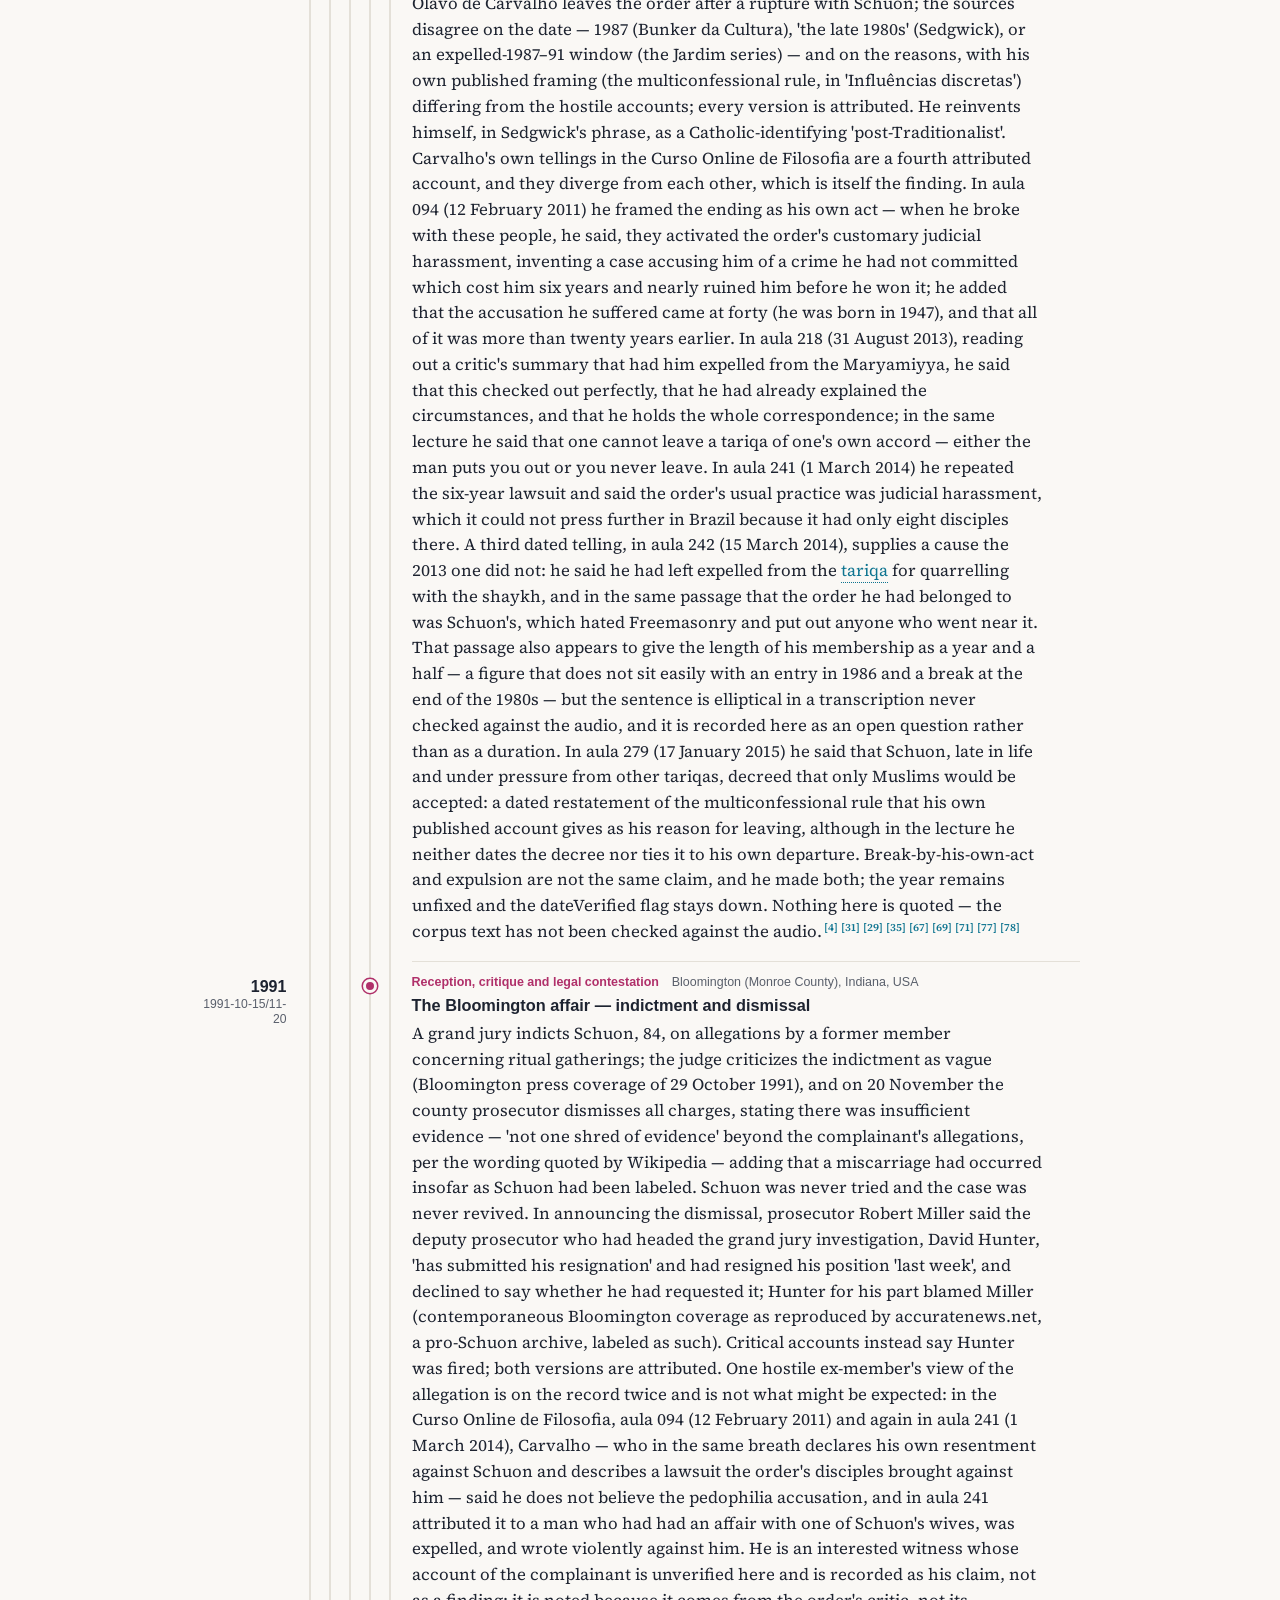
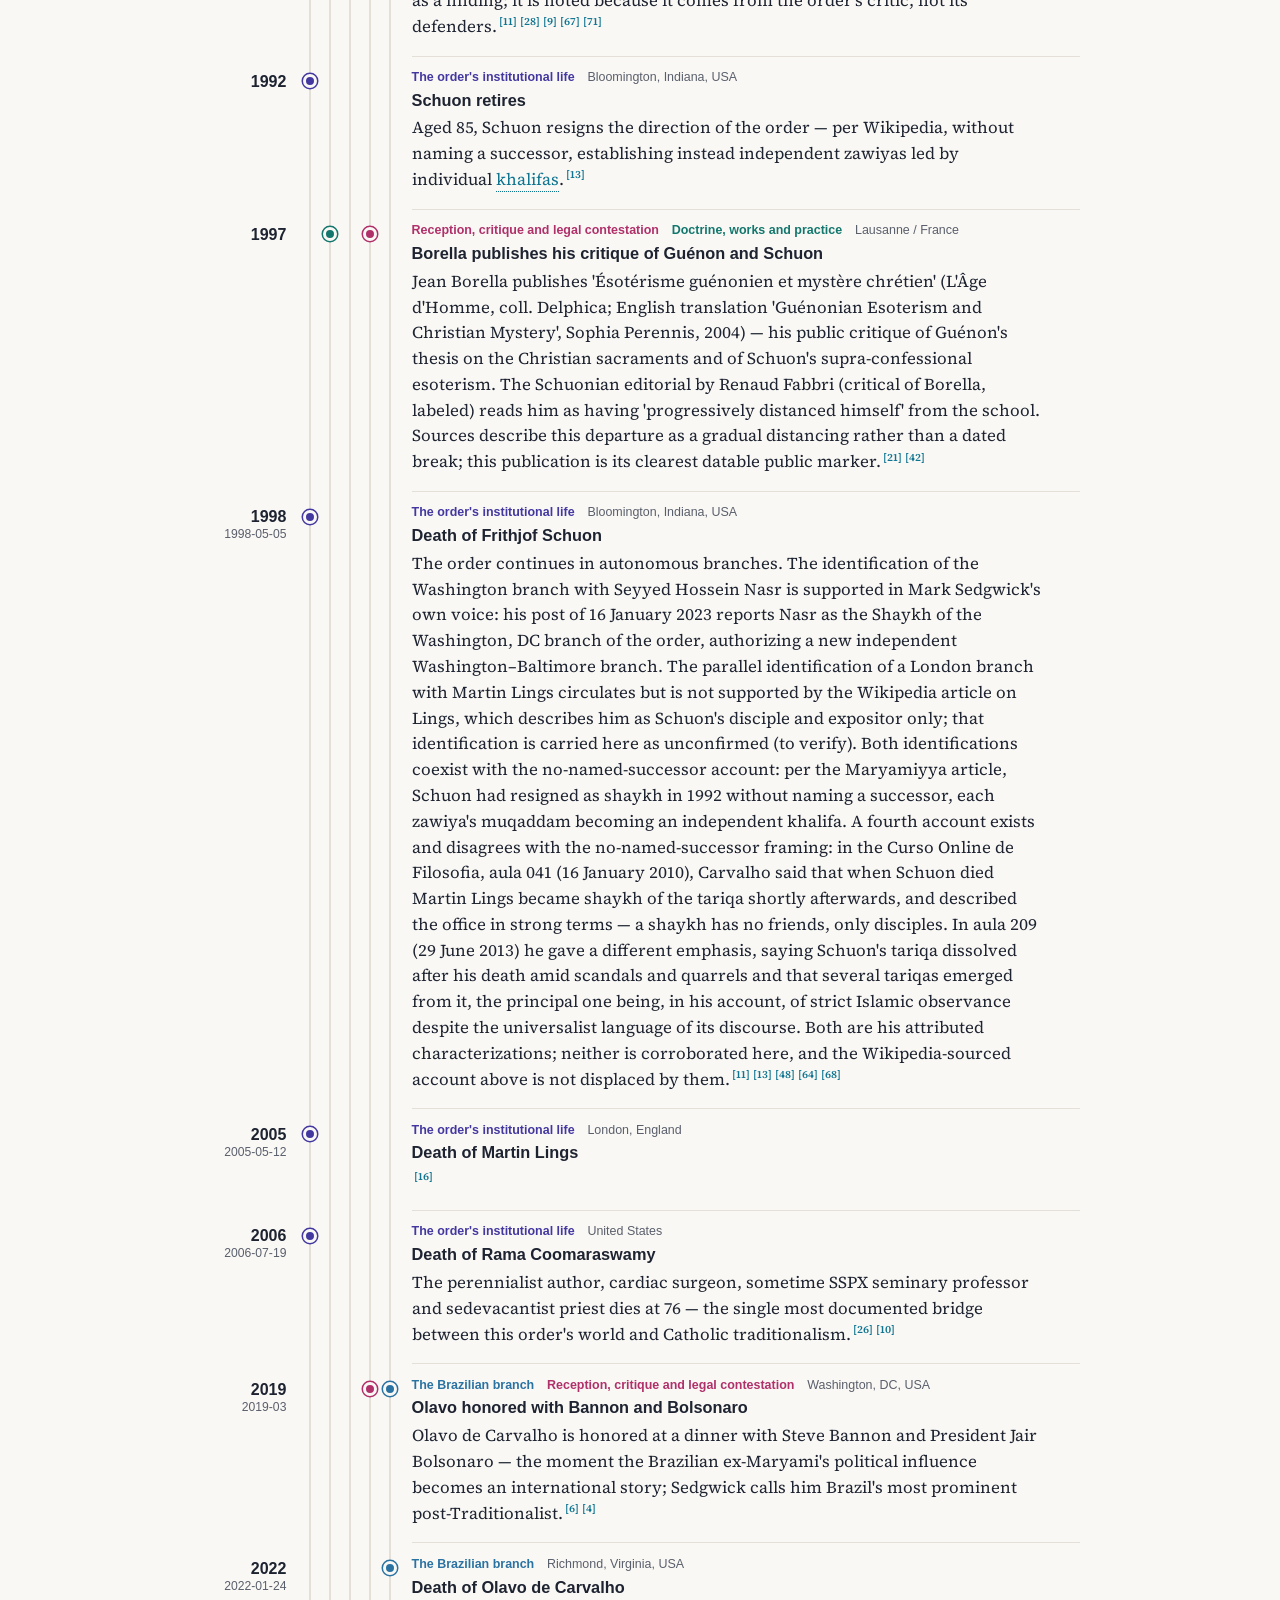
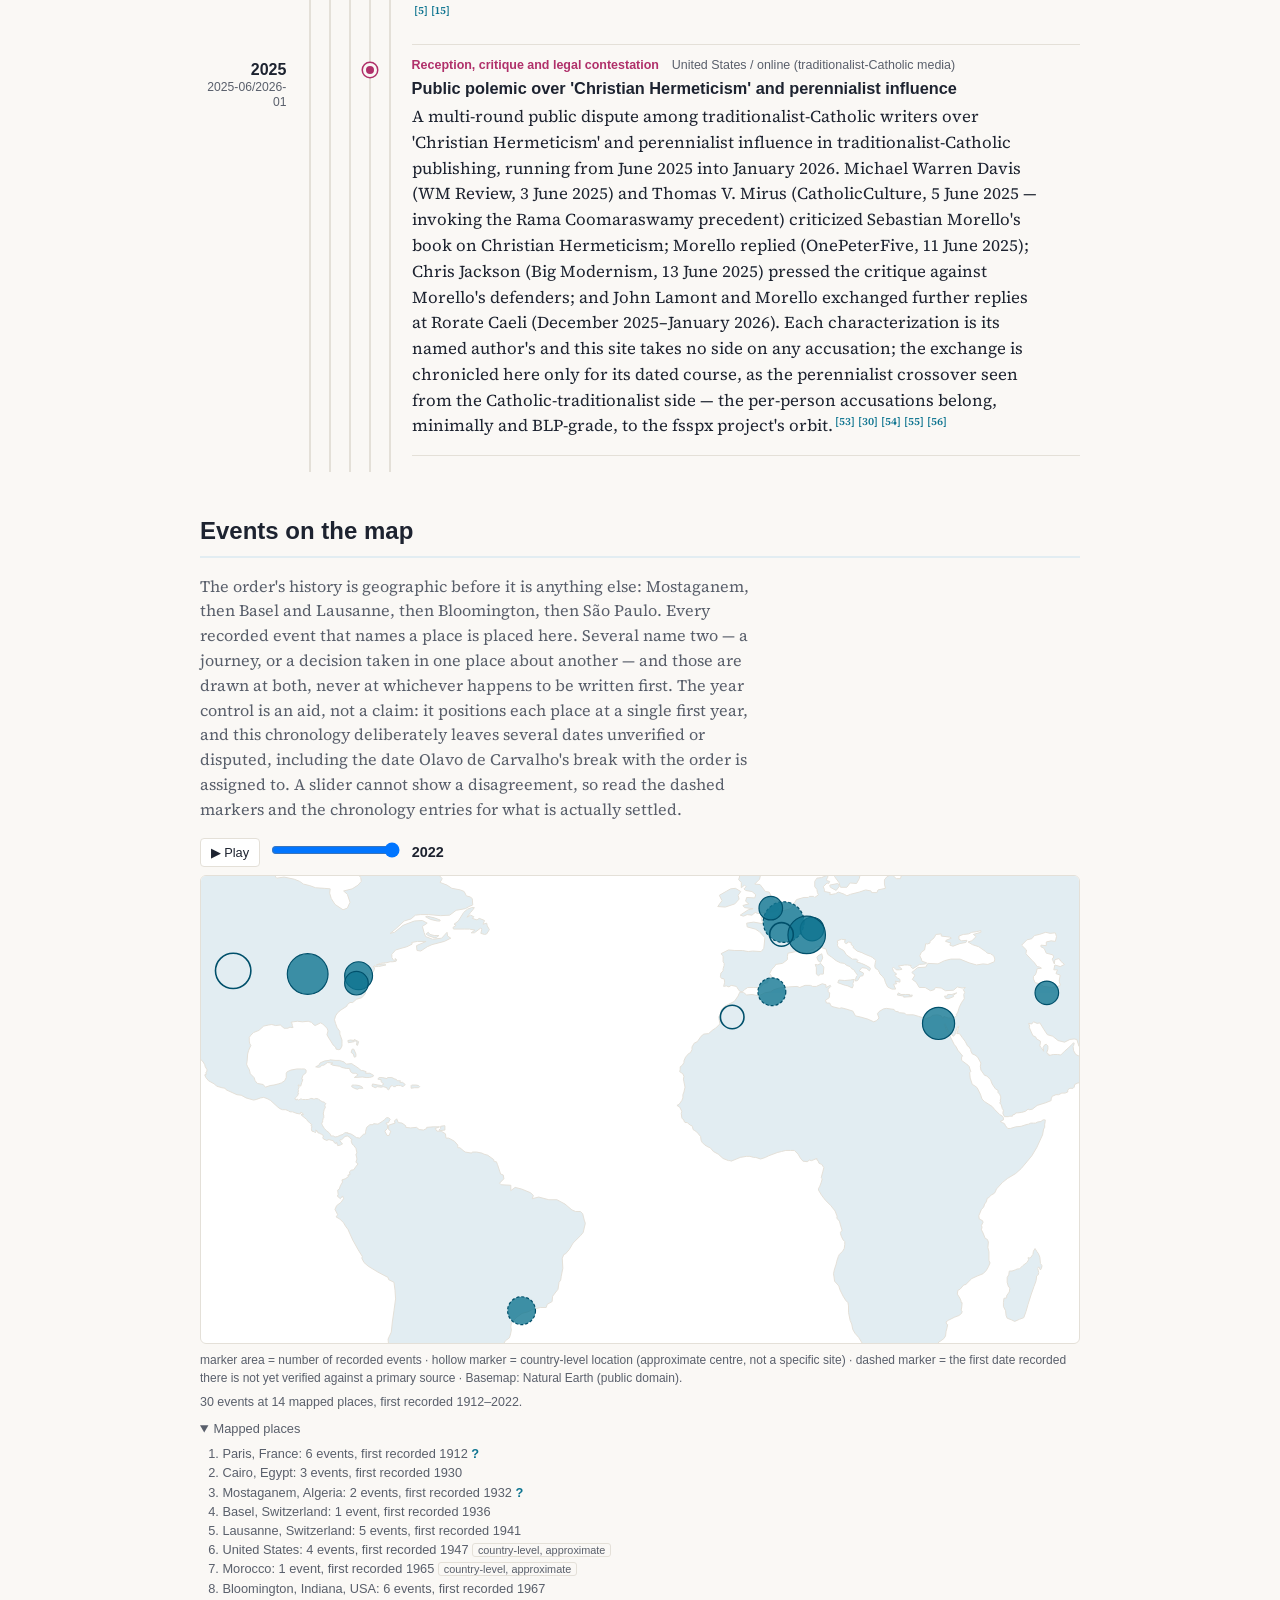
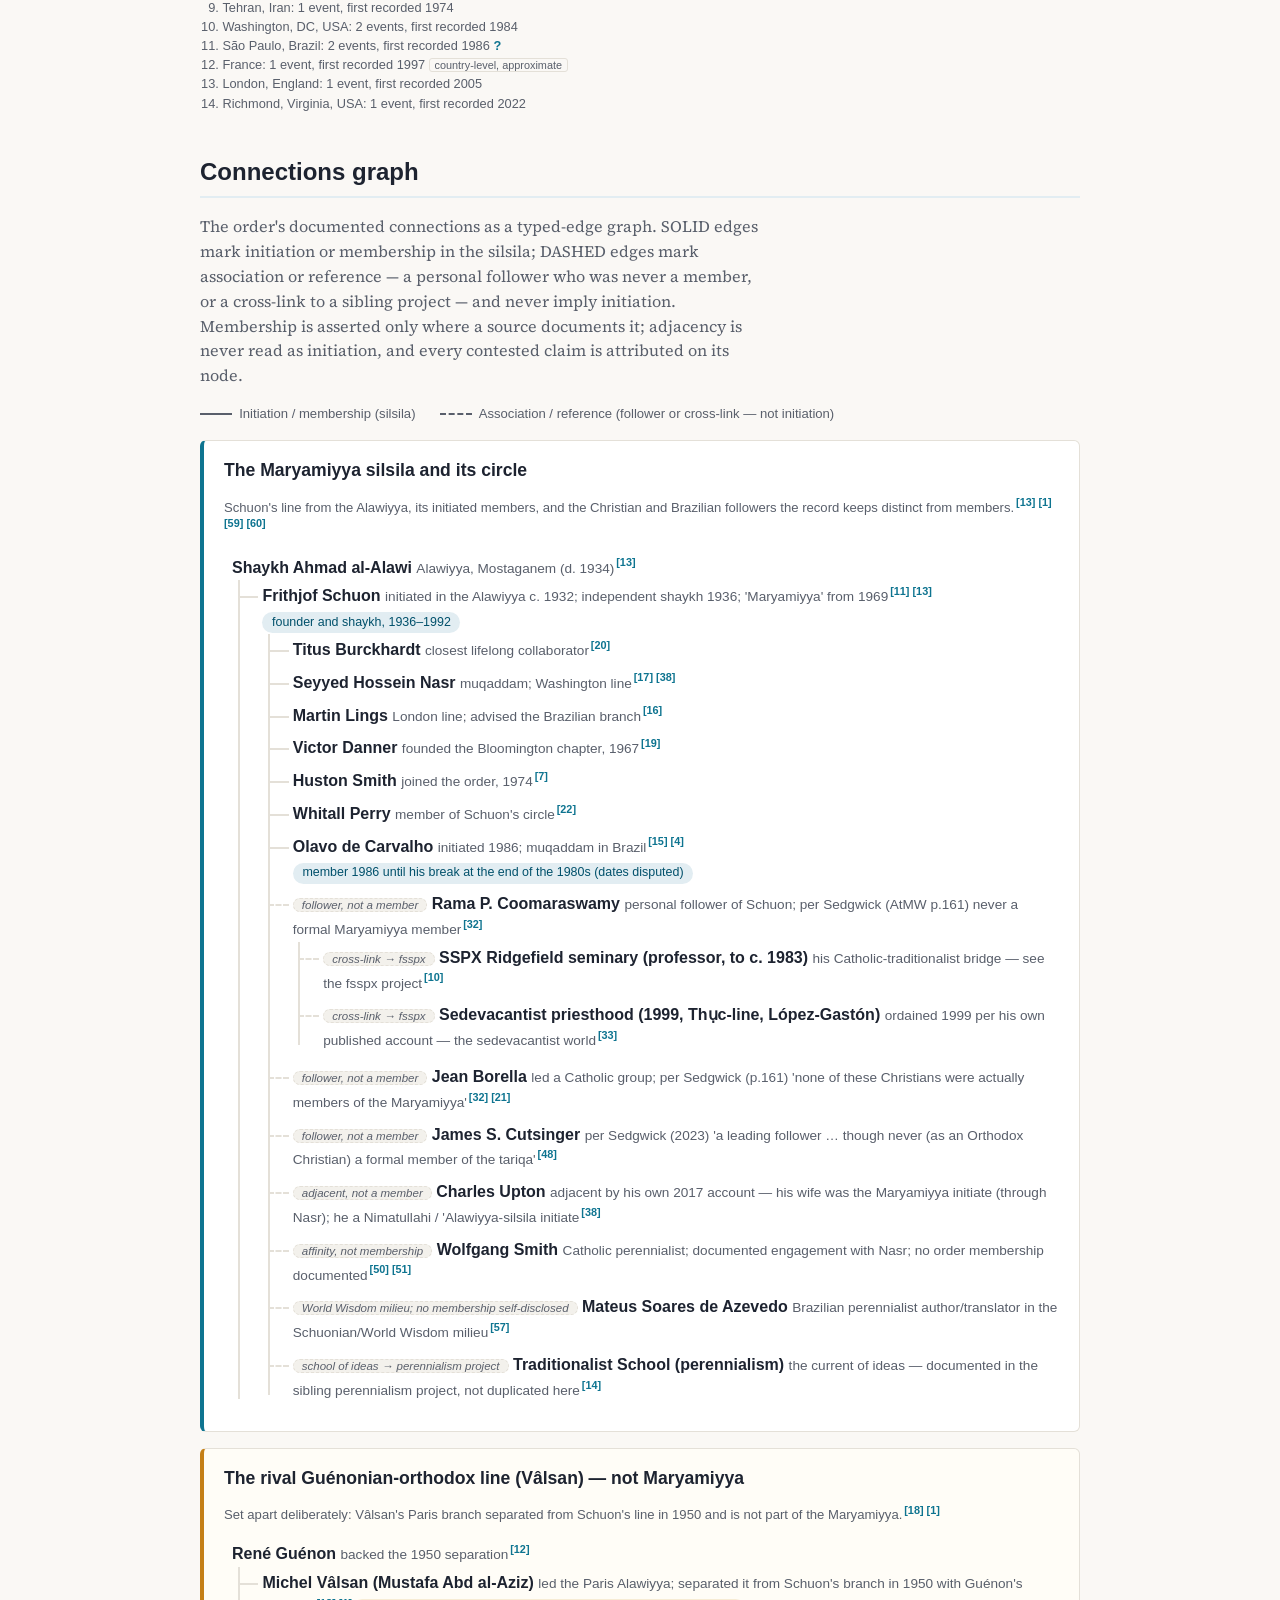
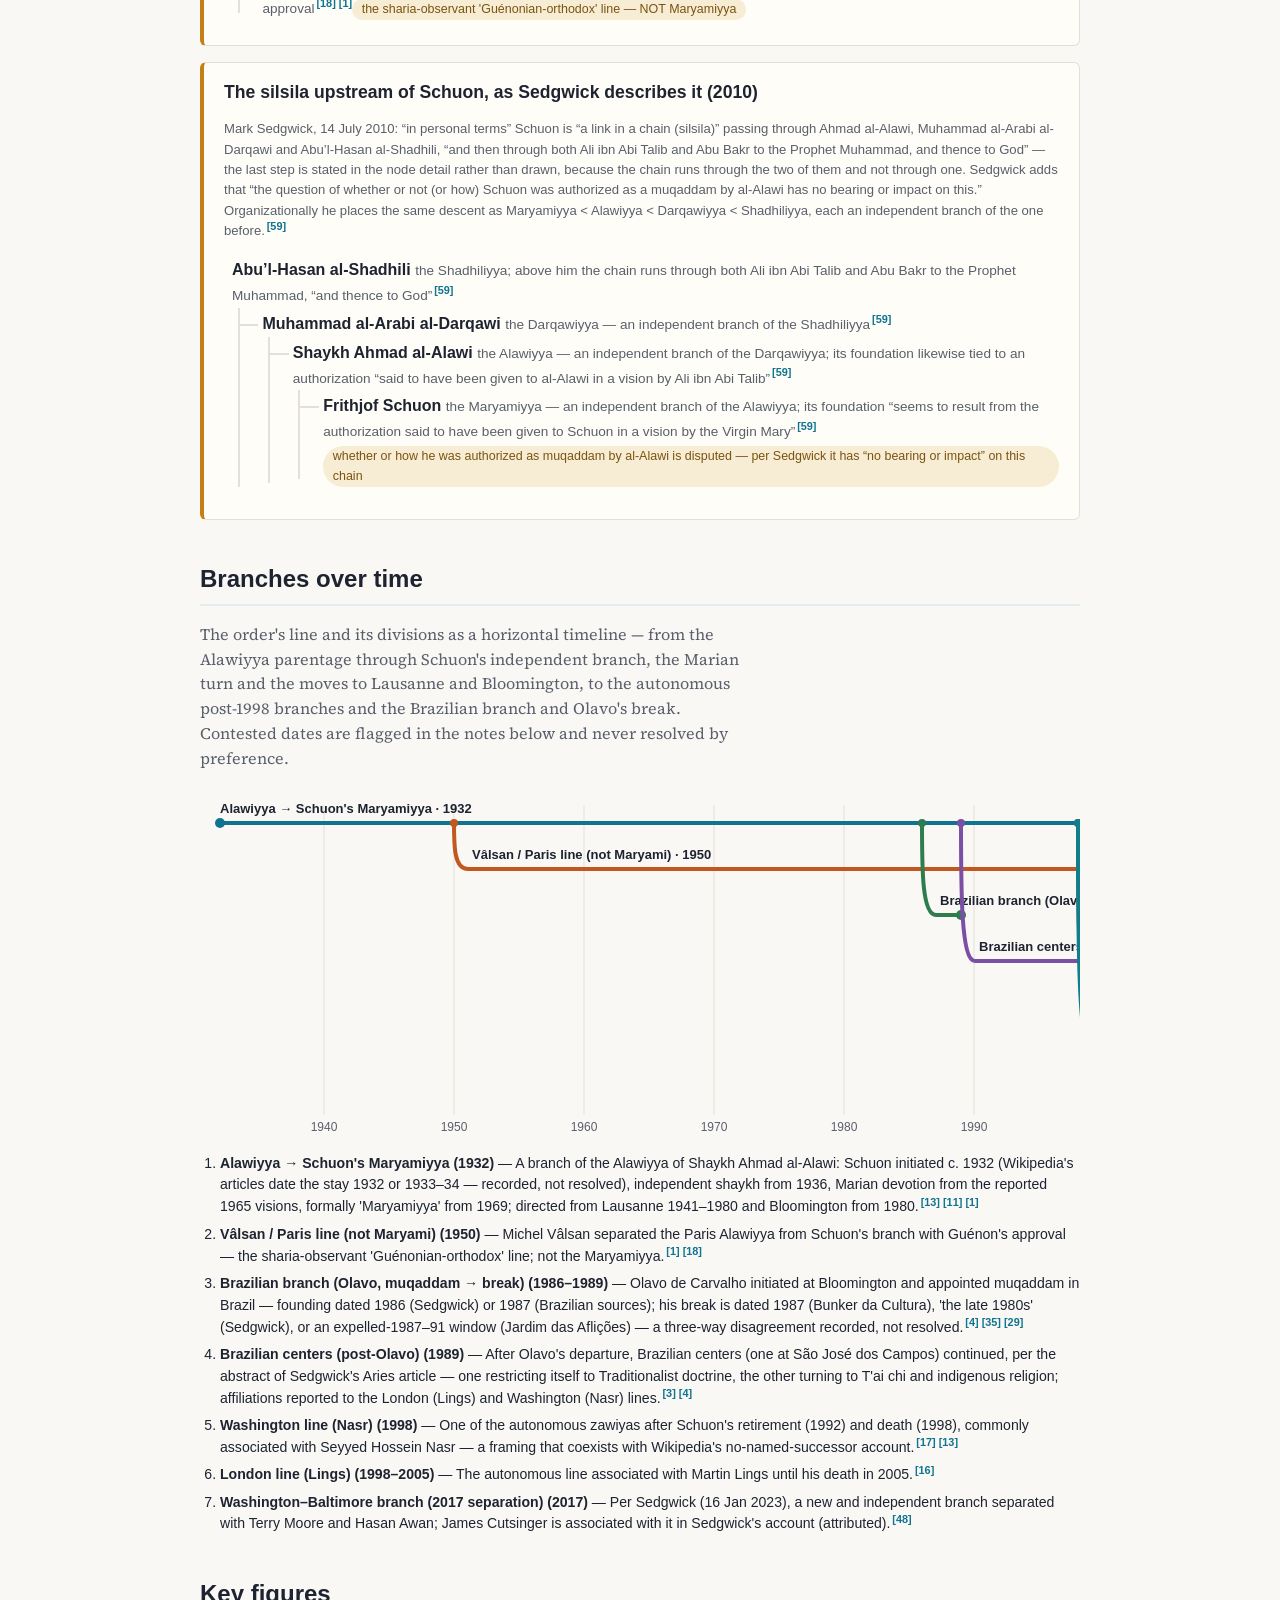
==== commit c472ef59: "Adopt core#74/#118/#119/#120/#121/#123/#3: vocabulary, look, citations, disputed dates, shared tests" ====
--- a/docs/en/index.html
+++ b/docs/en/index.html
@@ -15,6 +15,7 @@
   </script>
   <link rel="stylesheet" href="../styles.css">
   <script src="../river.js" defer></script>
+  <script src="../cite.js" defer data-label="Reference" data-all="All references"></script>
   <link rel="canonical" href="https://cronologia.github.io/tariqa/en/">
   <link rel="alternate" hreflang="en" href="https://cronologia.github.io/tariqa/en/">
   <link rel="alternate" hreflang="es" href="https://cronologia.github.io/tariqa/es/">
--- a/docs/styles.css
+++ b/docs/styles.css
@@ -2,7 +2,7 @@
   --bg: #faf8f5;
   --surface: #ffffff;
   --ink: #1d2330;
-  --muted: #6b7280;
+  --muted: #595f6b;
   --accent: #0e7490;
   --accent-dark: #0a4e60;
   --accent-soft: #dcedf2;
@@ -297,7 +297,7 @@
 .lang-switch { float: right; display: flex; gap: .35rem; align-items: center; font-size: .8rem; font-weight: 700; }
 .lang-switch a { color: var(--muted); text-decoration: none; padding: .1rem .3rem; border-radius: 3px; }
 .lang-switch a:hover { color: var(--accent); background: var(--accent-soft); }
-.lang-switch .lang-current { color: var(--accent); background: var(--accent-soft); padding: .1rem .3rem; border-radius: 3px; }
+.lang-switch .lang-current { color: var(--accent-dark); background: var(--accent-soft); padding: .1rem .3rem; border-radius: 3px; }
 
 /* Machine-translation disclaimer (non-English pages) */
 .i18n-disclaimer {
@@ -382,8 +382,8 @@
 /* Four steps of intensity — always alongside the printed number, never instead. */
 .sw-i1 { background: color-mix(in srgb, var(--accent) 12%, transparent); }
 .sw-i2 { background: color-mix(in srgb, var(--accent) 28%, transparent); }
-.sw-i3 { background: color-mix(in srgb, var(--accent) 46%, transparent); }
-.sw-i4 { background: color-mix(in srgb, var(--accent) 64%, transparent); }
+.sw-i3 { background: var(--accent); }
+.sw-i4 { background: var(--accent-dark); }
 .sw-i3 a, .sw-i4 a { color: #fff; }
 .sw-zero { background: transparent; }
 .sw-zero::after { content: '·'; color: var(--muted); }
@@ -423,9 +423,9 @@
 .rv-l0 { --c: var(--accent); }
 .rv-lanes .rv-l0 { --c: #4338a0; }
 .rv-l1 { --c: #13776d; }
-.rv-l2 { --c: #a8620f; }
+.rv-l2 { --c: #9d5c0e; }
 .rv-l3 { --c: #b0306a; }
-.rv-l4 { --c: #2f7fb5; }
+.rv-l4 { --c: #2a72a2; }
 .rv-l5 { --c: #5e7a1a; }
 .rv-l6 { --c: #8a5a44; }
 .rv-l7 { --c: #555f6d; }
@@ -497,3 +497,150 @@
   .rv-e[hidden] { display: grid; }
   .rv-card { animation: none; }
 }
+
+.rv-ribbon .rv-hl { font-size: 9.5px; font-weight: 700; fill: var(--ink); }
+.rv-ribbon .rv-hl-tick { stroke: var(--ink); stroke-width: 1; stroke-dasharray: 2 2; opacity: .55; }
+.rv-claims { margin: .55rem 0 0; font-size: .86rem; }
+.rv-claims-h { margin: 0 0 .3rem; font-size: .72rem; font-weight: 700; letter-spacing: .04em; text-transform: uppercase; color: var(--muted); }
+.rv-claims-h span { font-weight: 600; letter-spacing: 0; text-transform: none; margin-left: .3rem; }
+.rv-span { position: relative; height: 12px; margin: 0 .4rem .35rem; border-bottom: 1px solid var(--line); max-width: 22rem; }
+.rv-span i, .rv-span b { position: absolute; bottom: -1px; }
+.rv-span .rv-ct { width: 2px; height: 9px; margin-left: -1px; background: var(--accent); }
+.rv-span .rv-cr { height: 5px; min-width: 2px; background: color-mix(in srgb, var(--accent) 45%, transparent); border: 1px solid var(--accent); border-radius: 2px; }
+.rv-span b { width: 9px; height: 9px; margin-left: -4.5px; bottom: -5px; border-radius: 50%; background: var(--bg); border: 2px solid var(--accent); }
+.rv-claims ul { margin: 0; padding-left: 1.1rem; }
+.rv-claims li { margin: .1rem 0; }
+.rv-cyr { font-weight: 700; font-variant-numeric: tabular-nums; }
+
+/* ---------------------------------------------------------------------------
+   Citation previews (core#119): a click or tap on [n] shows the reference
+   beside the claim (src/cite.js). Colours come from the page tokens, so the
+   dark scheme needs nothing of its own. Never printed.
+   --------------------------------------------------------------------------- */
+.cite-pop {
+  position: fixed; inset: auto; margin: 0; max-width: min(26rem, calc(100vw - 16px));
+  padding: .7rem .85rem .6rem; background: var(--surface); color: var(--ink);
+  border: 1px solid var(--line); border-radius: 8px; font-size: .88rem; line-height: 1.45;
+  box-shadow: 0 8px 28px rgb(0 0 0 / .18);
+}
+.cite-pop-head { margin: 0 0 .3rem; font-size: .72rem; font-weight: 700; letter-spacing: .04em; text-transform: uppercase; color: var(--muted); }
+.cite-pop-body > a:first-child { font-weight: 600; }
+.cite-pop-body .ref-meta { margin-top: .15rem; }
+.cite-pop-foot { margin: .5rem 0 0; font-size: .8rem; }
+sup.cite a[aria-expanded] { text-decoration: underline; }
+@media print { .cite-pop { display: none !important; } }
+
+/* ---------------------------------------------------------------------------
+   Look and feel (core#118): a text face for the prose, and a palette derived
+   from one colour. Source Serif 4 (SIL OFL, src/fonts/OFL.txt) is self-hosted
+   - no font CDN, nothing that tracks readers - in two subsets: Latin (en, es,
+   pt) and Latin Extended, which a page downloads only if it uses one of its
+   characters. Navigation, labels, tables and figures stay in the system
+   face; only running prose takes the serif, with old-style figures.
+   Each site declares --accent; the dark shade and the soft tint derive from
+   it in OKLCH, calibrated against the 23 hand-tuned pairs (mean deltaE 0.02
+   and 0.009). A browser without relative colour syntax keeps the site's own
+   declared values.
+   --------------------------------------------------------------------------- */
+@font-face { font-family: 'Source Serif 4'; font-style: normal; font-weight: 400; font-display: swap;
+  src: url('fonts/source-serif-4-latin-400-normal.woff2') format('woff2'); unicode-range: U+0000-00FF,U+0131,U+0152-0153,U+02BB-02BC,U+02C6,U+02DA,U+02DC,U+0304,U+0308,U+0329,U+2000-206F,U+20AC,U+2122,U+2191,U+2193,U+2212,U+2215,U+FEFF,U+FFFD; }
+@font-face { font-family: 'Source Serif 4'; font-style: italic; font-weight: 400; font-display: swap;
+  src: url('fonts/source-serif-4-latin-400-italic.woff2') format('woff2'); unicode-range: U+0000-00FF,U+0131,U+0152-0153,U+02BB-02BC,U+02C6,U+02DA,U+02DC,U+0304,U+0308,U+0329,U+2000-206F,U+20AC,U+2122,U+2191,U+2193,U+2212,U+2215,U+FEFF,U+FFFD; }
+@font-face { font-family: 'Source Serif 4'; font-style: normal; font-weight: 600; font-display: swap;
+  src: url('fonts/source-serif-4-latin-600-normal.woff2') format('woff2'); unicode-range: U+0000-00FF,U+0131,U+0152-0153,U+02BB-02BC,U+02C6,U+02DA,U+02DC,U+0304,U+0308,U+0329,U+2000-206F,U+20AC,U+2122,U+2191,U+2193,U+2212,U+2215,U+FEFF,U+FFFD; }
+@font-face { font-family: 'Source Serif 4'; font-style: normal; font-weight: 400; font-display: swap;
+  src: url('fonts/source-serif-4-latin-ext-400-normal.woff2') format('woff2'); unicode-range: U+0100-02BA,U+02BD-02C5,U+02C7-02CC,U+02CE-02D7,U+02DD-02FF,U+0304,U+0308,U+0329,U+1D00-1DBF,U+1E00-1E9F,U+1EF2-1EFF,U+2020,U+20A0-20AB,U+20AD-20C0,U+2113,U+2C60-2C7F,U+A720-A7FF; }
+@font-face { font-family: 'Source Serif 4'; font-style: italic; font-weight: 400; font-display: swap;
+  src: url('fonts/source-serif-4-latin-ext-400-italic.woff2') format('woff2'); unicode-range: U+0100-02BA,U+02BD-02C5,U+02C7-02CC,U+02CE-02D7,U+02DD-02FF,U+0304,U+0308,U+0329,U+1D00-1DBF,U+1E00-1E9F,U+1EF2-1EFF,U+2020,U+20A0-20AB,U+20AD-20C0,U+2113,U+2C60-2C7F,U+A720-A7FF; }
+@font-face { font-family: 'Source Serif 4'; font-style: normal; font-weight: 600; font-display: swap;
+  src: url('fonts/source-serif-4-latin-ext-600-normal.woff2') format('woff2'); unicode-range: U+0100-02BA,U+02BD-02C5,U+02C7-02CC,U+02CE-02D7,U+02DD-02FF,U+0304,U+0308,U+0329,U+1D00-1DBF,U+1E00-1E9F,U+1EF2-1EFF,U+2020,U+20A0-20AB,U+20AD-20C0,U+2113,U+2C60-2C7F,U+A720-A7FF; }
+:root { --font-text: 'Source Serif 4', Georgia, 'Times New Roman', serif; }
+@supports (color: oklch(from red l c h)) {
+  :root {
+    --accent-dark: oklch(from var(--accent) calc(l * .76) c h);
+    --accent-soft: oklch(from var(--accent) .94 calc(c * .15) h);
+  }
+}
+.rv-text, .date-note, .section-intro, .rv-claims li, .notice, blockquote,
+#about p, #about li, #about dd,
+.cat-item p:not([class]), .related-card p:not([class]), .party-card p:not([class]) {
+  font-family: var(--font-text); font-variant-numeric: oldstyle-nums proportional-nums;
+}
+.rv-text { font-size: 1.04rem; line-height: 1.55; }
+
+/* ---------------------------------------------------------------------------
+   Print (core#3): the page on paper. On screen a reference is a link; on paper
+   it is only useful with its address, and with the archived copy's address
+   when the live one may be gone. Headings never end a page.
+   --------------------------------------------------------------------------- */
+@page { margin: 16mm 14mm; }
+@media print {
+  ol.references a[href^="http"]:not(.archive-link)::after,
+  ol.references a.archive-link::after {
+    content: " <" attr(href) ">"; font-size: .72rem; font-weight: 400; color: #444; word-break: break-all;
+  }
+  h2, h3 { break-after: avoid; page-break-after: avoid; }
+  .notice, ol.references li, .rv-claims { break-inside: avoid; page-break-inside: avoid; }
+  .rv-empty, .rv-status { display: none; }
+}
+
+/* ---------------------------------------------------------------------------
+   Dark mode (core#113): follows the reader's system setting; the light page
+   is untouched. A self-contained block, appended last, so it layers over any
+   site's copy of the stylesheet: it redefines the base tokens and restates
+   only the rules that hard-code a light colour. The site accent is a dark
+   hue, so wherever it is TEXT it is lifted to --accent-hi; where it is a fill
+   it stays the accent. Screen only: print keeps the light page.
+   --------------------------------------------------------------------------- */
+@media screen and (prefers-color-scheme: dark) {
+  :root {
+    color-scheme: dark;
+    --bg: #121418; --surface: #1a1d23; --ink: #e4e6ea; --muted: #9ba2ae; --line: #2d313a;
+    --accent-hi: color-mix(in srgb, var(--accent) 45%, #ffffff);
+    --accent-soft: color-mix(in srgb, var(--accent) 26%, #1a1d23);
+    --accent-dark: var(--accent-hi);
+    --card: var(--surface);
+  }
+  .site-header { background: linear-gradient(135deg, color-mix(in srgb, var(--accent) 45%, #000000), var(--accent)); }
+  .site-nav { background: #0d0f13; box-shadow: 0 1px 0 var(--line); }
+  a { color: var(--accent-hi); }
+  .site-nav a { color: #e8e6e1; }
+  .facts dt, .flag, .related-link a, sup.cite a, ol.references a, .archive-link:hover,
+  .lang-switch a:hover, .lang-switch .lang-current, .party-link a { color: var(--accent-hi); }
+  .glossary-link { color: var(--accent-hi); border-bottom-color: var(--accent-hi); }
+  .notice-attribution { background: #2a2416; }
+  .i18n-disclaimer { background: #2a2416; border-bottom-color: #4a3d1f; color: #e3cf8f; }
+  table.meetings thead th { background: #0d0f13; }
+  table.meetings tbody tr:nth-child(even) { background: #16191e; }
+  .site-footer code { background: #262a31; }
+  .lineage-branch.lineage-separate { background: #211d14; }
+  .lineage-separate .tree-status { color: #e7c58a; background: #3a2f18; }
+  .tree-edge-label { background: #23262d; }
+  .nc-track { background: #262a31; }
+  .latam-bg { fill: #2a2e36; stroke: #121418; }
+  .latam-c { fill: #353a44; stroke: #121418; }
+  .latam-c.map-t1, .atlas-swatch.map-t1 { fill: color-mix(in srgb, var(--accent) 70%, #2a2e36); background: color-mix(in srgb, var(--accent) 70%, #2a2e36); }
+  .latam-c.map-t2, .atlas-swatch.map-t2 { fill: color-mix(in srgb, var(--accent) 45%, #2a2e36); background: color-mix(in srgb, var(--accent) 45%, #2a2e36); }
+  .latam-c.map-t3, .atlas-swatch.map-t3 { fill: color-mix(in srgb, var(--accent) 25%, #2a2e36); background: color-mix(in srgb, var(--accent) 25%, #2a2e36); }
+  .atlas-swatch { background: #353a44; }
+  .sw-has-unverified { background-image: repeating-linear-gradient(45deg, rgba(18,20,24,.55) 0 3px, transparent 3px 6px); }
+  .al-tab[aria-selected="true"] { color: #121418; }
+  .al-favourable .al-node-status, .al-favourable .al-status { color: #7fd1a0; }
+  .al-negative .al-node-status, .al-negative .al-status { color: #f0a0ab; }
+  .al-inconclusive .al-node-status, .al-inconclusive .al-status,
+  .al-reported-undocumented .al-node-status, .al-reported-undocumented .al-status { color: #e3c77a; }
+  .al-pending .al-node-status, .al-pending .al-status { color: #8cc8e6; }
+  .al-adjacent .al-node-status, .al-adjacent .al-status { color: #c3a9e8; }
+  .rv-l0 { --c: var(--accent-hi); }
+  .rv-lanes .rv-l0 { --c: #9d93ff; }
+  /* The light scheme's solid heat steps would sink into the dark page; the
+     translucent steps keep the scale reading dark-to-bright. */
+  .sw-i3 { background: color-mix(in srgb, var(--accent) 46%, transparent); }
+  .sw-i4 { background: color-mix(in srgb, var(--accent) 64%, transparent); }
+  .rv-span .rv-ct { background: var(--accent-hi); }
+  .rv-span .rv-cr { border-color: var(--accent-hi); background: color-mix(in srgb, var(--accent-hi) 35%, transparent); }
+  .rv-span b { border-color: var(--accent-hi); }
+  .rv-l1 { --c: #4fc4b5; } .rv-l2 { --c: #e3a24f; } .rv-l3 { --c: #f07aa8; }
+  .rv-l4 { --c: #6fb4e8; } .rv-l5 { --c: #a8c25a; } .rv-l6 { --c: #d49a7e; } .rv-l7 { --c: #a3adbb; }
+  .rv-win { fill: var(--accent-hi); stroke: var(--accent-hi); }
+}
